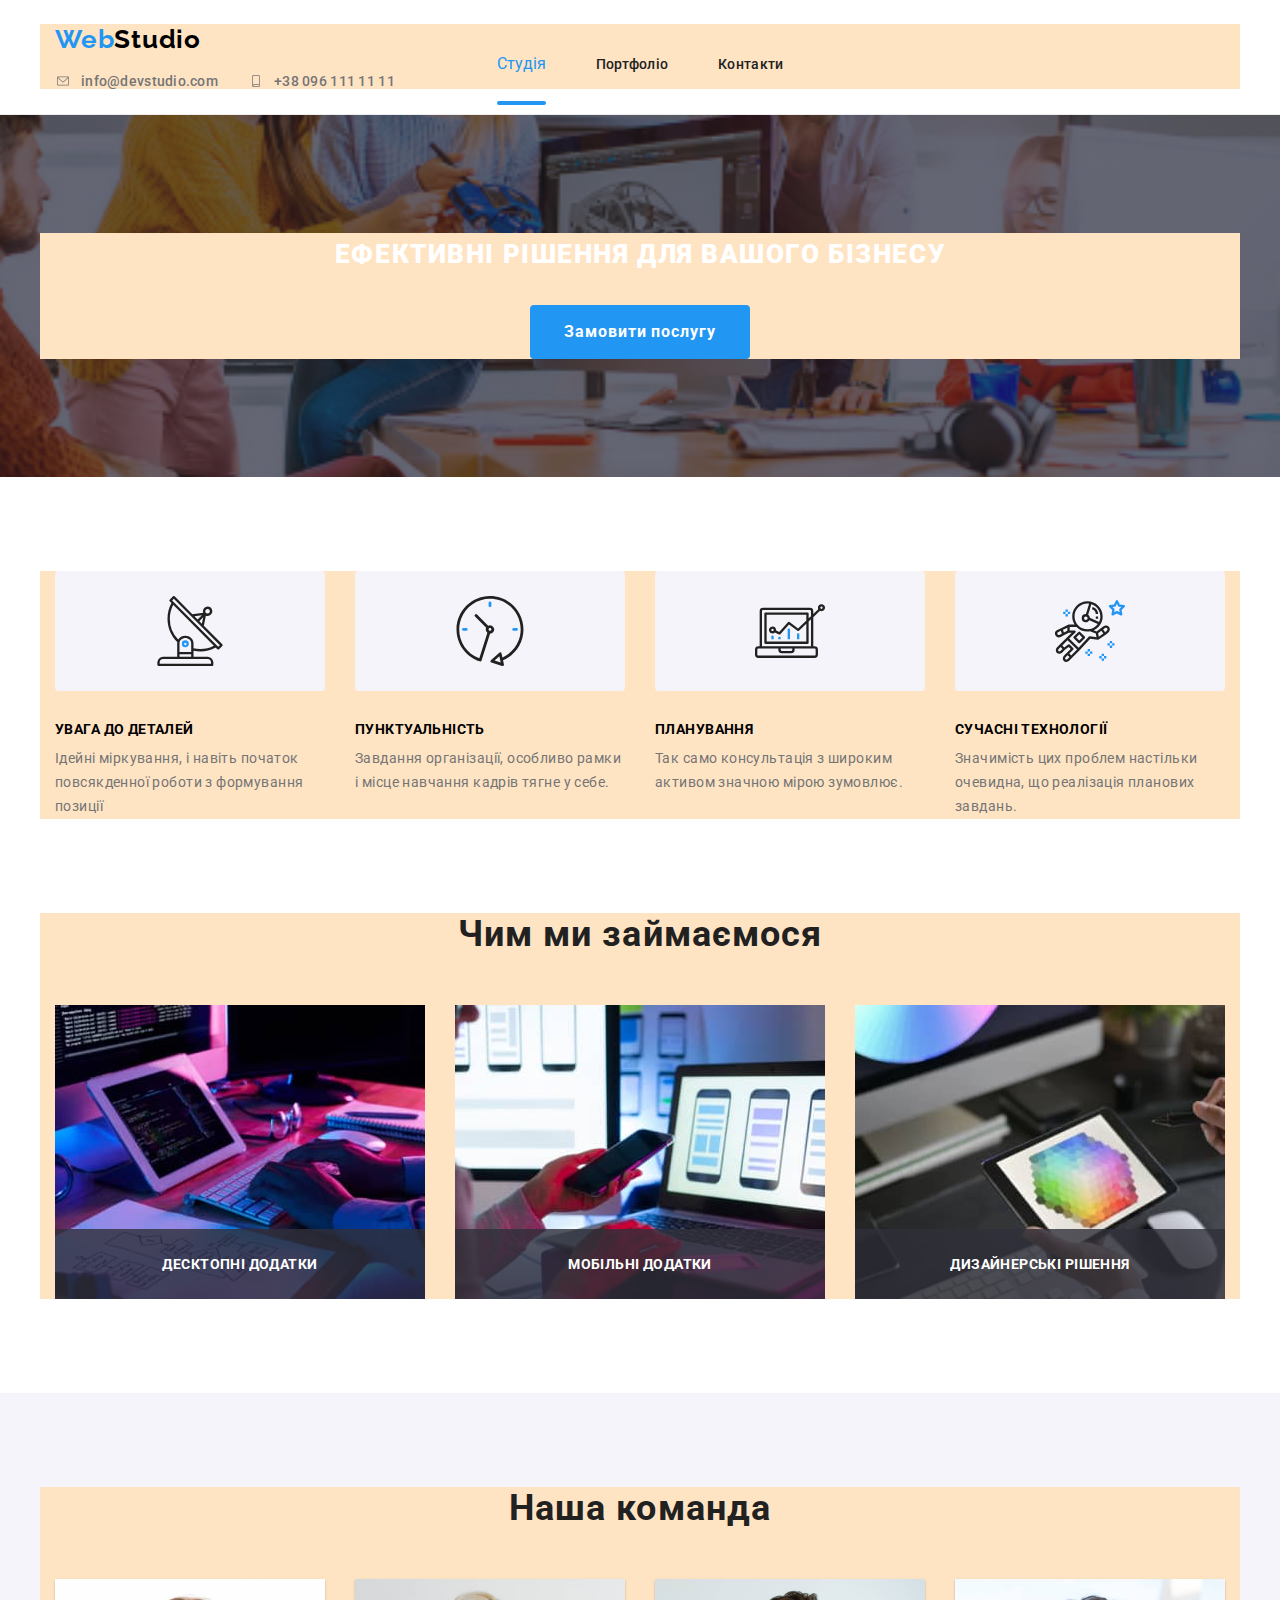
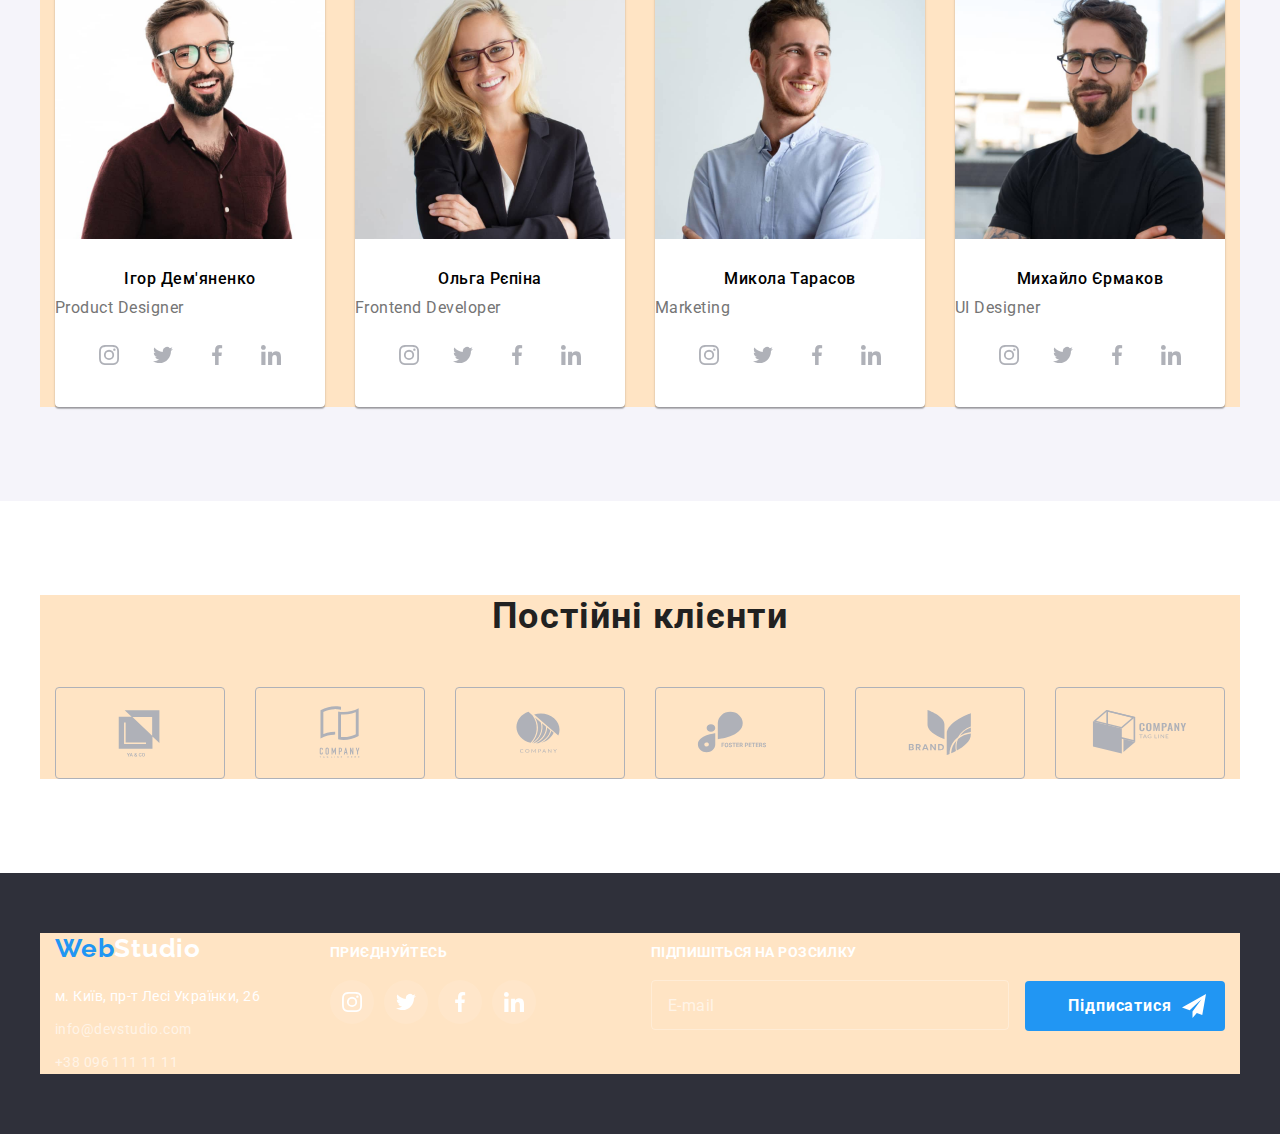
==== index.html @ a2f20bf3 "check-on-iphone" ====
<!DOCTYPE html>
<html lang="uk">

<head>
    <meta charset="UTF-8">
    <meta http-equiv="X-UA-Compatible" content="IE=edge">
    <meta name="viewport" content="width=device-width, initial-scale=1.0">
    <title>Студія</title>
    <link rel="preconnect" href="https://fonts.googleapis.com">
    <link
        href="https://fonts.googleapis.com/css2?family=Raleway:wght@400;700&family=Roboto:wght@400;500;700;900&display=swap"
        rel="stylesheet">
    <link rel="stylesheet" href="https://cdn.jsdelivr.net/npm/modern-normalize@1.1.0/modern-normalize.min.css">
    <link rel="stylesheet" href="./css/main.min.css">
</head>
<body>
    <header class="main-header">
        <div class="container header-nav">
            <a href="./index.html" class="logo navigation__logo"><span style="color:#2196F3">Web</span><span
                    style="color:#000000">Studio</span></a>
            <nav class="navigation">
                <ul class="menu">
                    <li class="menu__item"><a href="./index.html" class="menu__link_current">Студія</a></li>
                    <li class="menu__item"><a href="./portfolio.html" class="menu__link">Портфоліо</a></li>
                    <li class="menu__item"><a href="#" class="menu__link">Контакти</a></li>
                </ul>
            </nav>
            <button type="button" class="mobile-menu-btn js-open-menu">
                <svg width="40" height="40" aria-label="Виклик мобільного меню">
                    <use class="mobile-menu-btn__open" href="./images/icons.svg#icon-menu"></use>
                </svg>
            </button>
            <div class="email-phone-flex">
                <ul class="email-phone">
                    <li class="email-phone__contacts">
                    <a href="mailto:info@devstudio.com" class="email-phone__link"><svg width="16" height="12" class="email-phone__icon">
                        <use href="./images/icons.svg#icon-envelope"></use>
                    </svg>info@devstudio.com</a>
                    </li>
                
                    <li class="email-phone__contacts"><a href="tel:+380961111111" class="email-phone__link">
                    <svg width="16" height="12"
                    class="email-phone__icon">
                    <use href="./images/icons.svg#icon-smartphone"></use></svg>+38 096 111 11 11</a></li>
                </ul>
            </div>
        </div>
        <div class="mobile-menu-window js-menu-container">
            <div class="container mobile-menu-container">
            <ul class="mobile-menu">
                <li class="mobile-menu__labels"><a class="mobile-menu__link" href="./index.html">Студія</a>
                </li>
                <li class="mobile-menu__labels"><a class="mobile-menu__link"href="./portfolio.html">Портфоліо</a>
                </li>
                <li class="mobile-menu__labels"><a class="mobile-menu__link" href="#">Контакти</a></li>
            </ul>
            <button type="button" class="mobile-menu-close js-close-menu">
                <svg width="40" height="40">
                    <use class="mobile-menu-close__icon" href="./images/icons.svg#icon-close-menu"></use>
                </svg>
            </button>
            <ul class="phone-email">
                <li class="phone-email__contacts"><a href="tel:+380961111111" class="phone-email__phone">+38 096 111 11 11</a></li>
                <li class="phone-email__contacts"><a href="mailto:info@devstudio.com" class="phone-email__email">info@devstudio.com</a>
                </li>            
            </ul>
            <ul class="socials-labels">
                <li class="socials-labels__list"><a class="socials-labels__link"href="https://www.instagram.com/">Instagram</a></li>
                <li class="socials-labels__list"><a class="socials-labels__link" href="https://twitter.com/">Twitter</a></li>
                <li class="socials-labels__list"><a class="socials-labels__link" href="https://www.facebook.com/">Facebook</a></li>
                <li class="socials-labels__list"><a class="socials-labels__link" href="https://www.linkedin.com/">LinkedIn</a></li>
            </ul>
            </div>
        </div>
    </header>
    <main>
        <section class="hero hero__overlay">
            <div class="container">
                <h1 class="hero__text">Ефективні рішення для вашого бізнесу</h1>
                <button type="button" class="modal-button" data-modal-open>Замовити послугу</button>
            </div>
        </section>
        <section class="special">
            <div class="container">
                <h2 class="features" hidden>Особливості</h2>
                    <ul class="titles">
                        <li class="titles__list">
                            <div class="titles__icons-bg">
                                <svg width="70" height="70" class="svg">
                                <use href="./images/icons.svg#icon-antenna"></use>
                                </svg>
                            </div>
                            <h3 class="titles__label">увага до деталей</h3>
                            <p class="titles__text">Ідейні міркування, і навіть початок повсякденної роботи з формування позиції</p>
                        </li>
                        <li class="titles__list">
                            <div class="titles__icons-bg">
                                <svg width="70" height="70">
                                <use href="./images/icons.svg#icon-clock"></use>
                                </svg>
                            </div>
                            <h3 class="titles__label">пунктуальність</h3>
                            <p class="titles__text">Завдання організації, особливо рамки і місце навчання кадрів тягне у себе.</p>
                        </li>
                        <li class="titles__list">
                            <div class="titles__icons-bg">
                                <svg width="70" height="70">
                                <use href="./images/icons.svg#icon-diagram"></use>
                                </svg>
                            </div>
                            <h3 class="titles__label">планування</h3>
                            <p class="titles__text">Так само консультація з широким активом значною мірою зумовлює.</p>
                        </li>
                        <li class="titles__list">
                            <div class="titles__icons-bg">
                                <svg width="70" height="70">
                                <use href="./images/icons.svg#icon-astronaut"></use>
                            </svg>
                            </div>
                            <h3 class="titles__label">сучасні технології</h3>
                            <p class="titles__text">Значимість цих проблем настільки очевидна, що реалізація планових завдань.</p>
                        </li>
                    </ul>
                </div>
        </section>
        <section class="section">
            <div class="container">            
                <h2 class="skills">Чим ми займаємося</h2>
                    <ul class="images">
                        <li class="skills-list">
                            <img src="./images/index.photos/1-laptop-with-hands-on-it.jpg" alt="руки на лептопі" width="370">
                            <p class="skills-label" >десктопні додатки</p>                    
                        </li>
                        <li class="skills-list">
                            <img src="./images/index.photos/2-hand-on-laptop-hand-with-mobile.jpg" alt="одна рука на лептопі, в іншій - смартфон" width="370">
                            <p class="skills-label">мобільні додатки</p>
                        </li>
                        <li class="skills-list">
                            <img src="./images/index.photos/3-tablet-in-hands.jpg" alt="в руках планшет" width="370">
                            <p class="skills-label">дизайнерські рішення</p>
                        </li>
                    </ul>
            </div>
        </section>
<!--1. Чому для цієї секції не використовують теги figure і figcaption, якщо візуально - це і є фото з підписами
    і результат у верстці майже однаковий, що через теги h3 і р, що через теги figure і figcaption-->
        <section class="team section">
            <div class="container">
                <h2 class="team-label">Наша команда</h2>
                    <ul class="team-list">
                        <li class="team-card"><img src="./images/index.photos/1-igor-product-designer.jpg" alt="ігор Дем'яненко - продакт дизайнер" width="270" class="image">
                            <h3 class="team-member">Ігор Дем'яненко</h3>
                                <p class="team-profession" lang="en">Product Designer</p>
                                <ul class="social-flex">
                                    <li>
                                        <a class="social-link" href="#"><svg width="20" height="20" class="social-item">
                                        <use href="./images/icons.svg#icon-instagram"></use>
                                        </svg>
                                        </a>
                                    </li>
                                    <li>
                                        <a class="social-link" href="#"><svg width="20" height="20" class="social-item">
                                        <use href="./images/icons.svg#icon-twitter"></use>
                                        </svg>
                                        </a>
                                    </li>
                                    <li>
                                        <a class="social-link" href="#"><svg width="20" height="20" class="social-item">
                                        <use href="./images/icons.svg#icon-facebook"></use>
                                        </svg>
                                        </a>
                                    </li>
                                    <li>
                                        <a class="social-link" href="#"><svg width="20" height="20" class="social-item">
                                        <use href="./images/icons.svg#icon-linkedin"></use>
                                        </svg>
                                        </a>
                                    </li>
                                </ul>
                        </li>
                        <li class="team-card">            
                            <img src="./images/index.photos/2-olha-frontend-developer.jpg" alt="ольга рєпіна - фронтенд девелопер" width="270" class="image">
                                <h3 class="team-member">Ольга Рєпіна</h3>
                                    <p class="team-profession" lang="en">Frontend Developer</p>
                                <ul class="social-flex">
                                    <li>
                                        <a class="social-link" href="#"><svg width="20" height="20" class="social-item">
                                                <use href="./images/icons.svg#icon-instagram"></use>
                                            </svg>
                                        </a>
                                    </li>
                                    <li>
                                        <a class="social-link" href="#"><svg width="20" height="20" class="social-item">
                                                <use href="./images/icons.svg#icon-twitter"></use>
                                            </svg>
                                        </a>
                                    </li>
                                    <li>
                                        <a class="social-link" href="#"><svg width="20" height="20" class="social-item">
                                                <use href="./images/icons.svg#icon-facebook"></use>
                                            </svg>
                                        </a>
                                    </li>
                                    <li>
                                        <a class="social-link" href="#"><svg width="20" height="20" class="social-item">
                                                <use href="./images/icons.svg#icon-linkedin"></use>
                                            </svg>
                                        </a>
                                    </li>
                                </ul>
                        </li>
                        <li class="team-card">
                            <img src="./images/index.photos/3-mykola-marketing.jpg" alt="микола тарасов - маркетинг" width="270" class="image">
                                <h3 class="team-member">Микола Тарасов</h3>
                                    <p class="team-profession" lang="en">Marketing</p>
                                <ul class="social-flex">
                                    <li>
                                        <a class="social-link" href="#"><svg width="20" height="20" class="social-item">
                                                <use href="./images/icons.svg#icon-instagram"></use>
                                            </svg>
                                        </a>
                                    </li>
                                    <li>
                                        <a class="social-link" href="#"><svg width="20" height="20" class="social-item">
                                                <use href="./images/icons.svg#icon-twitter"></use>
                                            </svg>
                                        </a>
                                    </li>
                                    <li>
                                        <a class="social-link" href="#"><svg width="20" height="20" class="social-item">
                                                <use href="./images/icons.svg#icon-facebook"></use>
                                            </svg>
                                        </a>
                                    </li>
                                    <li>
                                        <a class="social-link" href="#"><svg width="20" height="20" class="social-item">
                                                <use href="./images/icons.svg#icon-linkedin"></use>
                                            </svg>
                                        </a>
                                    </li>
                                </ul>
                        </li>
                        <li class="team-card">
                            <img src="./images/index.photos/4-mykhailo-ui-designer.jpg" alt="михайло єрмаков - юай дизайнер" width="270" class="image">
                                <h3 class="team-member">Михайло Єрмаков</h3>
                                    <p class="team-profession" lang="en">UI Designer</p>
                                <ul class="social-flex">
                                    <li>
                                        <a class="social-link" href="#"><svg width="20" height="20" class="social-item">
                                                <use href="./images/icons.svg#icon-instagram"></use>
                                            </svg>
                                        </a>
                                    </li>
                                    <li>
                                        <a class="social-link" href="#"><svg width="20" height="20" class="social-item">
                                                <use href="./images/icons.svg#icon-twitter"></use>
                                            </svg>
                                        </a>
                                    </li>
                                    <li>
                                        <a class="social-link" href="#"><svg width="20" height="20" class="social-item">
                                                <use href="./images/icons.svg#icon-facebook"></use>
                                            </svg>
                                        </a>
                                    </li>
                                    <li>
                                        <a class="social-link" href="#"><svg width="20" height="20" class="social-item">
                                                <use href="./images/icons.svg#icon-linkedin"></use>
                                            </svg>
                                        </a>
                                    </li>
                                </ul>
                        </li>
                    </ul>
            </div>
        </section>
        <section class="clients section">
            <div class="container">
                <h2 class="clients-label">Постійні клієнти</h2>
                <ul class="clients-logos">
                    <li>
                        <a class="logos-bg" href="#">
                        <svg width="106" height="60" class="logo-item">
                        <use href="./images/icons.svg#icon-ya-and-go"></use>
                        </svg>
                        </a>
                    </li>
               
                    <li>
                        <a class="logos-bg" href="#"><svg width="106" height="60" class="logo-item">
                        <use href="./images/icons.svg#icon-tagline-here"></use>
                        </svg>
                        </a>
                    </li>
                    <li>
                        <a class="logos-bg" href="#">
                            <svg width="106" height="60" class="logo-item">
                                <use href="./images/icons.svg#icon-company"></use>
                            </svg>
                        </a>
                    </li>
                    
                    <li>
                        <a class="logos-bg" href="#"><svg width="106" height="60" class="logo-item">
                                <use href="./images/icons.svg#icon-foster-peters"></use>
                            </svg>
                        </a>
                    </li>
                    <li>
                        <a class="logos-bg" href="#">
                            <svg width="106" height="60" class="logo-item">
                                <use href="./images/icons.svg#icon-brand"></use>
                            </svg>
                        </a>
                    </li>
                    
                    <li>
                        <a class="logos-bg" href="#"><svg width="106" height="60" class="logo-item">
                                <use href="./images/icons.svg#icon-tag-line"></use>
                            </svg>
                        </a>
                    </li>
                </ul>
            </div>

        </section>
    </main>
    
    <footer>
        <div class="container footer-split">
            <div class="footer-left">
            <a class="logo" href="./index.html"><span style="color:#2196F3">Web</span><span
                    style="color:#fff">Studio</span></a>
            <address>
                <ul class="adresses">
                    <li class="contacts-list"><a class="post-address" href="https://goo.gl/maps/WdfcjGJZY2KQYh5QA" target="_blank">м. Київ, пр-т
                            Лесі Українки, 26</a></li>
    
                    <li class="contacts-list"><a class="contacts-footer" href="mailto:info@devstudio.com">info@devstudio.com</a></li>
    
                    <li class="contacts-list"><a class="contacts-footer" href="tel:+380961111111">+38 096 111 11 11</a></li>
                </ul>
            </address>
            </div>
            <div class="footer-middle">
                <p class="footer-social-cta">приєднуйтесь</p>
                <ul class="footer-socials">
                  
                    <li><a class="footer-social-link" href="#"><svg class="footer-social-item" width="20" height="20">
                        <use href="./images/icons.svg#icon-instagram"></use>
                    </svg>
                    </a>
                    </li>
                    
                    <li><a class="footer-social-link" href="#"><svg class="footer-social-item" width="20" height="20">
                                <use href="./images/icons.svg#icon-twitter"></use>
                            </svg>
                        </a>
                    </li>
                    
                    <li><a class="footer-social-link" href="#"><svg class="footer-social-item" width="20" height="20">
                                <use href="./images/icons.svg#icon-facebook"></use>
                            </svg>
                        </a>
                    </li>
            
                    <li><a class="footer-social-link" href="#"><svg class="footer-social-item" width="20" height="20">
                                <use href="./images/icons.svg#icon-linkedin"></use>
                            </svg>
                        </a>
                    </li>
                </ul>
            </div>
            <div class="footer-right">
                <p class="footer-right-label">Підпишіться на розсилку</p>
                <form name="sendout-subscription" autocomplete="on" novalidate>
                    <label class="subscription-label">
                        <input class=email-input type="email" name="email" placeholder="E-mail" pattern="[@]+" title="@">
                    </label>

                    <button class="subscription-button" type="submit">
                        <span class="subscription-text">Підписатися</span>
                        <svg class="subscription-button-icon">
                        <use href="./images/icons.svg#icon-send"></use>
                        </svg>
                    
                    </button>
                </form>
            </div>
        </div>
    </footer>
<div class="backdrop is-hidden" data-modal> 
       <div class="modal">
        <form class="modal-form">
            <p class="modal-form-name">Залиште свої дані, ми вам передзвонимо</p>
            <label class="modal-form-field">
                <span class="modal-field-name">Ім'я</span>
                <span class="modal-input-positionning">
                    <input class="modal-form-input" type="text" name="name-input" pattern="[а-яА-ЯіїІЇ']+">
                    <svg class="modal-field-icon" width="18" height="18">
                    <use href="./images/icons.svg#icon-person-black"></use>
                    </svg>
                </span>
            </label>
            <label class="modal-form-field"><span class="modal-field-name">Телефон</span>
                <span class="modal-input-positionning"><input class="modal-form-input" type="tel" name="phone-input" pattern="[0-9{3}0-9{3}0-9{2}0-9{2}]">
                <svg class="modal-field-icon" width="18" height="18">
                <use href="./images/icons.svg#icon-phone-black"></use>
                </svg>
                </span>
            </label>
            <label class="modal-form-field"><span class="modal-field-name">Пошта</span>
                <span class="modal-input-positionning">
                <input class="modal-form-input" type="email" name="email-input">
                <svg class="modal-field-icon" width="18" height="18">
                <use href="./images/icons.svg#icon-email-black"></use>
                </svg>
                </span>
            </label>
            <label class="modal-field-comment"><span class="modal-field-name">Коментар</span>
            <textarea class="modal-form-comment"
            name="comment-input" placeholder="Введіть текст"            
            ></textarea>
            </label>
            <label class="modal-form-checkbox">
                <input class="modal-checkbox" type="checkbox" name="policy" required>
                <svg class="icon-checkbox">
                <use class="icon-checkbox-visibility" href="./images/icons.svg#icon-checkbox"></use>
                </svg>
                <span class="modal-policy-text">Погоджуюся з розсилкою та приймаю <a class="policy-link-color" href="#">Умови договору</a></span>                
            </label>
            <button class="modal-send-button" type="submit">Відправити</button>
        </form>
        <button type="button" class="close-button" data-modal-close>
            <svg width="18" height="18">
                <use href="./images/icons.svg#icon-close-button"></use>
            </svg>
        </button>
    </div>
</div>
<script src="./js/mobile-menu.js"></script>
<script src="./js/modal.js"></script>
</body>
</html>
---- css/main.min.css ----
:root{--main-text-color: #757575;--title-text-color: #212121;--second-text-color: #ffffff;--accent-color: #2196F3;--bcg-color: #FFFFFF;--bcgsecond-color: #F5F4FA;--bcgthird: #2F303A;--icon-color: #AFB1B8;--btn-bg-coor: #188CE8}.works-details,.logos-bg,.skills-label,.titles__icons-bg,.sendout-subscription,.footer-social-link,.social-link,.social-flex,.modal-form-checkbox,.close-button{display:flex;justify-content:center;align-items:center}a{text-decoration:none}img{display:block;max-width:100%;height:auto}h1,h2,h3,p{margin-top:0;margin-bottom:0}ul{list-style:none;padding-left:0;margin-top:0;margin-bottom:0}body{font-family:"Roboto",sans-serif;text-decoration:none}.container{padding-left:15px;padding-right:15px;margin-left:auto;margin-right:auto}@media screen and (min-width: 320px)and (max-width: 479px),screen and (min-width: 480px)and (max-width: 767px){.container{width:480px;background-color:#deb887}}@media(min-width: 768px){.container{width:768px;background-color:#adff2f}}@media(min-width: 1200px){.container{width:1200px;background-color:bisque}}@media screen and (min-width: 480px){.logo{font-family:"Raleway";font-weight:700;font-size:24px;line-height:1.1666666667;letter-spacing:.03em;text-decoration:none;transition:color 250ms cubic-bezier(0.4, 0, 0.2, 1)}.logo:hover,.logo:focus{color:var(--accent-color)}}@media screen and (min-width: 768px){.logo{font-weight:700;font-size:26px;line-height:1.1923076923;letter-spacing:.03em}}@media screen and (min-width: 320px)and (max-width: 479px),screen and (min-width: 480px)and (max-width: 767px){.menu{display:none}.email-phone{display:none}.mobile-menu-btn{display:inline-block;padding:0;margin:0;border:none;background-color:rgba(0,0,0,0);line-height:0}.mobile-menu-btn .mobile-menu-btn__open{display:block}.main-header{padding-top:16px;padding-bottom:16px;margin-left:auto;margin-right:auto}.header-nav{display:flex;justify-content:space-between;align-items:center}}@media screen and (min-width: 768px){.mobile-menu-btn{display:none}.email-phone{display:block}.main-header{padding-top:26px;padding-bottom:26px}.navigation__logo{margin-right:87px}.menu{display:flex;justify-content:center;column-gap:50px}.menu__item{position:relative}.menu__link{font-weight:500;font-size:14px;line-height:1.1428571429;letter-spacing:.02em;color:var(--title-text-color);transition:color 250ms cubic-bezier(0.4, 0, 0.2, 1)}.menu__link:hover,.menu__link:focus{color:var(--accent-color)}.menu .menu__link_current{color:var(--accent-color)}.menu .menu__link_current::after{content:"";position:absolute;display:block;margin-left:auto;margin-right:auto;margin-top:28px;width:100%;height:4px;border-radius:2px;background-color:var(--accent-color)}}@media screen and (min-width: 1200px){.main-header{padding-top:24px;padding-bottom:25px;border-bottom:1px solid #ececec}.navigation__logo{margin-right:92px}}@media screen and (min-width: 768px){.email-phone{display:block;margin-left:auto;padding-left:auto}.email-phone .email-phone__link{color:var(--main-text-color);font-weight:500;font-size:12px;line-height:1.1666666667;letter-spacing:.02em;transition:color 250ms cubic-bezier(0.4, 0, 0.2, 1)}.email-phone__icon{fill:var(--main-text-color);transition:fill 250ms cubic-bezier(0.4, 0, 0.2, 1)}.email-phone__link{display:flex;justify-content:center;align-items:center;gap:10px}.email-phone .email-phone__link:hover,.email-phone .email-phone__link:focus{color:var(--accent-color)}.email-phone__link:hover .email-phone__icon,.email-phone__link:focus .email-phone__icon{fill:var(--accent-color)}}@media screen and (min-width: 1200px){.email-phone .email-phone__link{font-weight:500;font-size:14px;line-height:1.1428571429;letter-spacing:.02em}.email-phone{display:flex;gap:30px;margin-left:auto;padding-left:auto}}@media screen and (min-width: 320px)and (max-width: 479px),screen and (min-width: 480px)and (max-width: 767px){.mobile-menu-window{position:fixed;top:0;left:0;z-index:100;width:100%;height:100%;background-color:teal;opacity:0;visibility:hidden;pointer-events:none}.mobile-menu-window .is-open{opacity:1;visibility:visible;pointer-events:auto}.mobile-menu-container{position:relative;padding-top:48px;padding-bottom:48px;padding-left:40px;height:100vh;display:flex;flex-direction:column}.mobile-menu__labels:not(:last-child){margin-bottom:32px}.mobile-menu__link{font-weight:500;font-size:40px;line-height:1.175;letter-spacing:.02em;color:var(--title-text-color);transition:color 250ms cubic-bezier(0.4, 0, 0.2, 1)}.mobile-menu__link:hover,.mobile-menu__link:focus{color:var(--accent-color)}.mobile-menu-close{position:absolute;top:0;right:0;display:inline-block;padding-top:10px;margin:0;border:none;background-color:rgba(0,0,0,0);line-height:0;transition:cursor 250ms cubic-bezier(0.4, 0, 0.2, 1),fill 250ms cubic-bezier(0.4, 0, 0.2, 1)}.mobile-menu-close:hover,.mobile-menu-close:focus{cursor:pointer;fill:var(--accent-color)}.phone-email{margin-top:auto}.phone-email__contacts:not(:last-child){margin-bottom:32px}.phone-email__phone{font-weight:500;font-size:34px;line-height:1.1764705882;letter-spacing:.02em;color:var(--accent-color)}.phone-email__email{font-weight:500;font-size:24px;line-height:1.1666666667;letter-spacing:.02em;color:var(--main-text-color)}.socials-labels{display:flex;justify-content:space-between;align-items:center;gap:20px;margin-top:auto}.socials-labels__link{font-weight:500;font-size:18px;line-height:1.2222222222;letter-spacing:.02em;color:var(--accent-color)}.socials-labels__link::after{content:"";border:1px solid rgba(33,33,33,.2);transform:rotate(90deg);margin-left:10px}}@media screen and (min-width: 768px){.mobile-menu-window{display:none}}.modal-button{display:block;padding:10px 32px;border-radius:4px;margin-left:auto;margin-right:auto;min-width:216px;font-weight:700;font-size:16px;line-height:1.875;letter-spacing:.06em;color:#fff;border-color:rgba(0,0,0,0);background-color:var(--accent-color);cursor:pointer;transition:background-color 250ms cubic-bezier(0.4, 0, 0.2, 1),color 250ms cubic-bezier(0.4, 0, 0.2, 1)}.modal-button:hover{background-color:var(--btn-bg-coor);color:var(--second-text-color)}.backdrop{position:fixed;top:0;left:0;width:100%;height:100%;background-color:rgba(0,0,0,.2);transition:opacity 250ms cubic-bezier(0.4, 0, 0.2, 1),visibility 250ms cubic-bezier(0.4, 0, 0.2, 1)}.backdrop.is-hidden{visibility:hidden;opacity:0;pointer-events:none}.modal.is-hidden{transform:translate(-50%, -50%)}.modal{padding:40px;position:absolute;top:50%;left:50%;width:528px;height:581px;transform:translate(-50%, -50%);background-color:var(--bcg-color)}.close-button{position:absolute;top:8px;right:8px;width:30px;height:30px;padding:0;border:1px solid rgba(0,0,0,.1);border-radius:50%;background-color:rgba(0,0,0,0);transition:cursor 250ms cubic-bezier(0.4, 0, 0.2, 1)}.close-button:hover,.close-button:focus{cursor:pointer}.modal-form{display:flex;flex-direction:column}.modal-form-name{margin-bottom:12px;font-weight:700;font-size:20px;line-height:1.15;letter-spacing:.03em;text-align:center}.modal-field-name{display:block;margin-bottom:4px;font-weight:400;font-size:12px;line-height:1.1716666667;letter-spacing:.01em;color:var(--main-text-color)}.modal-form-field{margin-bottom:10px}.modal-input-positionning{position:relative;display:block}.modal-form-input{width:100%;height:40px;padding-left:42px;border:1px solid rgba(33,33,33,.2);border-radius:4px;outline:none;cursor:pointer;transition:border 250ms cubic-bezier(0.4, 0, 0.2, 1)}.modal-form-input:focus{border-color:var(--accent-color)}.modal-field-icon{position:absolute;top:50%;left:12px;transform:translateY(-50%);fill:var(--title-text-color);transition:fill 250ms cubic-bezier(0.4, 0, 0.2, 1)}.modal-form-input:focus+.modal-field-icon{fill:var(--accent-color)}.modal-field-comment{margin-bottom:20px}.modal-form-comment{display:block;width:100%;height:120px;resize:none;border:1px solid rgba(33,33,33,.2);border-radius:4px;outline:none;cursor:pointer;padding:12px 16px;transition:border 250ms cubic-bezier(0.4, 0, 0.2, 1)}.modal-form-comment:focus{border-color:var(--accent-color)}.modal-form-comment::placeholder{font-weight:400;font-size:12px;line-height:1.1666666667;letter-spacing:.01em;color:rgba(117,117,117,.5)}.icon-checkbox{width:16px;height:15px;border:1px solid;margin-right:7px;border-color:var(--title-text-color);border-radius:2px;cursor:pointer;transition:background-color 250ms cubic-bezier(0.4, 0, 0.2, 1),border-color 250ms cubic-bezier(0.4, 0, 0.2, 1)}.icon-checkbox-visibility{display:none;fill:var(--bcg-color)}.modal-checkbox:checked+.icon-checkbox .icon-checkbox-visibility{display:block}.modal-checkbox{position:absolute;appearance:none}.modal-checkbox:checked+.icon-checkbox{background-color:var(--accent-color);border-color:rgba(0,0,0,0)}.modal-form-checkbox{margin-bottom:30px}.modal-policy-text{font-weight:400;font-size:14px;line-height:1.7142857143;letter-spacing:.03em;color:var(--main-text-color)}.policy-link-color{color:var(--accent-color);text-decoration-line:underline}.modal-send-button{min-width:200px;min-height:50px;margin-left:auto;margin-right:auto;padding:10px 52px;border:1px solid rgba(0,0,0,0);border-radius:4px;background-color:var(--btn-bg-coor);color:var(--second-text-color);cursor:pointer;font-weight:700;font-size:16px;line-height:1.875;letter-spacing:.06em;text-align:center;transition:box-shadow 250ms cubic-bezier(0.4, 0, 0.2, 1)}.modal-send-button:focus,.modal-send-button:hover{box-shadow:0px 4px 4px rgba(0,0,0,.15);outline:none}.social-flex{gap:10px;padding-bottom:30px}.social-item{fill:var(--icon-color);transition:fill 250ms cubic-bezier(0.4, 0, 0.2, 1)}.social-link:hover .social-item,.social-link:focus .social-item{fill:var(--bcg-color)}.social-link{width:44px;height:44px;border-radius:50%;background-color:var(--bcg-color);transition:background-color 250ms cubic-bezier(0.4, 0, 0.2, 1)}.social-link:hover,.social-link:focus{background-color:var(--accent-color)}footer{background-color:var(--bcgthird);padding-top:60px;padding-bottom:60px;margin-right:auto}footer .logo{display:block;margin-bottom:20px;margin-right:0;font-family:"Raleway";font-weight:700;font-size:26px;line-height:1.1738461538;letter-spacing:.03em}.footer-split{display:flex;justify-content:space-between;align-items:baseline}.adresses{font-weight:400;font-size:14px;line-height:1.7142857143;letter-spacing:.03em;font-style:normal}.contacts-list:not(:last-child){margin-bottom:9px}.post-address{color:var(--second-text-color);transition:color 250ms cubic-bezier(0.4, 0, 0.2, 1)}.post-address:hover,.post-address:focus{color:#2196f3}.contacts-footer{color:rgba(255,255,255,.6);transition:color 250ms cubic-bezier(0.4, 0, 0.2, 1)}.contacts-footer:hover,.contacts-footer:focus{color:var(--accent-color)}.footer-social-cta{margin-bottom:20px;font-weight:700;font-size:14px;line-height:1.1428571429;letter-spacing:.03em;text-transform:uppercase;color:var(--second-text-color)}.footer-middle{margin-left:70px;margin-right:auto}.footer-socials{display:flex;justify-content:space-between;align-items:center;gap:10px}.footer-social-link{width:44px;height:44px;border-radius:50%;background-color:rgba(255,255,255,.1);transition:background-color 250ms cubic-bezier(0.4, 0, 0.2, 1)}.footer-social-link:hover,.footer-social-link:focus{background-color:var(--accent-color)}.footer-social-item{fill:var(--second-text-color);transition:fill 250ms cubic-bezier(0.4, 0, 0.2, 1)}.footer-social-link .footer-social-item:hover,.footer-social-link .footer-social-item:focus{fill:var(--bcg-color)}.footer-right{margin-right:0;margin-left:93px}.footer-right-label{margin-bottom:20px;font-weight:700;font-size:14px;line-height:1.1428571429;letter-spacing:.03em;text-transform:uppercase;color:var(--second-text-color)}.sendout-subscription{min-width:570px;min-height:86px}.subscription-label{margin-right:12px}.email-input{width:358px;height:50px;padding-left:16px;border:1px solid rgba(255,255,255,.3);border-radius:4px;background-color:rgba(0,0,0,0);color:var(--second-text-color)}.email-input::placeholder{font-weight:400;font-size:16px;line-height:1.25;letter-spacing:.03em;color:rgba(255,255,255,.6)}.subscription-button{position:relative;min-width:200px;min-height:50px;margin-left:auto;margin-right:auto;border-radius:4px;font-weight:700;font-size:16px;line-height:1.875;letter-spacing:.06em;text-align:center;color:#fff;background-color:var(--accent-color);cursor:pointer;border-color:rgba(0,0,0,0);transition:cursor 250ms cubic-bezier(0.4, 0, 0.2, 1),background-color 250ms cubic-bezier(0.4, 0, 0.2, 1)}.subscription-button:hover,.subscription-button:focus{background-color:var(--btn-bg-coor)}.subscription-text{margin-right:10px}.subscription-button-icon{position:absolute;top:50%;left:auto;width:24px;height:24px;transform:translateY(-50%);padding:0}.hero{padding-top:118px;padding-bottom:118px}.hero__overlay{margin-left:auto;margin-right:auto;background-color:#c4c4c4;background-image:linear-gradient(rgba(47, 48, 58, 0.4), rgba(47, 48, 58, 0.4)),url(../images/index.photos/hero-bcg-mobile.jpg);background-position:center;background-repeat:no-repeat;background-size:cover}.hero__text{width:80%;margin:0 auto 30px;font-weight:900;font-size:26px;line-height:1.6153846154;letter-spacing:.06em;text-transform:uppercase;text-align:center;color:var(--second-text-color)}@media screen and (min-device-pixel-ratio: 2)and (max-width: 767px),screen and (min-resolution: 192dpi)and (max-width: 767px),screen and (min-resolution: 2dppx)and (max-width: 767px){.hero__overlay{background-image:linear-gradient(rgba(47, 48, 58, 0.4), rgba(47, 48, 58, 0.4)),url(../images/index.photos/hero-bcg-mobile@2x.jpg)}}.section{padding-top:94px;padding-bottom:94px}.special{padding-top:94px}.titles{display:flex;justify-content:space-between}.titles__label{margin-bottom:10px;font-weight:700;font-size:14px;line-height:1.1428571429;letter-spacing:.03em;text-transform:uppercase;color:var(--headlines-title)}.titles__list:not(:last-child){margin-right:30px}.titles__text{color:var(--main-text-color);font-size:14px;line-height:1.71;letter-spacing:.03em}.titles__icons-bg{min-width:270px;height:120px;margin-bottom:30px;background-color:var(--bcgsecond-color);border-radius:4px}.skills{margin-bottom:50px;font-weight:700;font-size:36px;line-height:1.17;text-align:center;letter-spacing:.03em;color:var(--title-text-color)}.images{display:flex;justify-content:space-between;column-gap:30px}.skills-list{position:relative}.skills-label{position:absolute;width:100%;height:70px;bottom:0;font-weight:700;font-size:14px;line-height:1.1428571429;letter-spacing:.03em;text-align:center;text-transform:uppercase;color:var(--second-text-color);background-color:rgba(47,48,58,.8)}.team{background-color:var(--bcgsecond-color)}.team-list{display:flex;justify-content:space-between;column-gap:30px}.team-label{margin-bottom:50px;font-weight:700;font-size:36px;line-height:1.1666666667;letter-spacing:.03em;text-align:center;color:var(--title-text-color)}.team-card{width:100%;border:1px;border-radius:0 0 4px 4px;background-color:var(--bcg-color);box-shadow:0px 1px 3px rgba(0,0,0,.12),0px 1px 1px rgba(0,0,0,.14),0px 2px 1px rgba(0,0,0,.2)}.team-member{padding-top:30px;margin-bottom:10px;font-weight:500;font-size:16px;line-height:1.1875;letter-spacing:.03em;text-align:center;color:var(--headlines-title)}.team-profession{margin-bottom:16px;font-weight:400;font-size:16px;line-height:1.1875;letter-spacing:.03em;color:var(--main-text-color)}.clients-label{margin-bottom:50px;font-weight:700;font-size:36px;line-height:1.1666666667;letter-spacing:.03em;text-align:center;letter-spacing:.03em;color:var(--title-text-color)}.clients-logos{display:flex;justify-content:space-between;margin-right:auto;margin-left:auto;column-gap:30px}.logos-bg{width:170px;height:92px;border:1px solid var(--icon-color);border-radius:4px;transition:border-color 250ms cubic-bezier(0.4, 0, 0.2, 1)}.logos-bg:hover,.logos-bg:focus{border-color:var(--accent-color)}.logo-item{fill:var(--icon-color);transition:fill 250ms cubic-bezier(0.4, 0, 0.2, 1)}.logos-bg:hover .logo-item,.logos-bg:focus .logo-item{fill:var(--accent-color)}.portfolio-page .filters{background-color:var(--bcgsecond-color)}.filters-item{display:flex;justify-content:center;margin-bottom:50px;column-gap:8px}.filter-button{padding:6px 22px;border-radius:4px;min-width:73px;border-color:rgba(0,0,0,0);font-family:inherit;font-weight:500;font-size:16px;line-height:1.625;letter-spacing:.03em;text-align:center;color:var(--title-text-color);cursor:pointer;transition:color 250ms cubic-bezier(0.4, 0, 0.2, 1),background-color 250ms cubic-bezier(0.4, 0, 0.2, 1),box-shadow 250ms cubic-bezier(0.4, 0, 0.2, 1)}.filter-button:hover,.filter-button:focus{color:var(--second-text-color);background-color:var(--accent-color);box-shadow:0px 3px 1px rgba(0,0,0,.1),0px 1px 2px rgba(0,0,0,.08),0px 2px 2px rgba(0,0,0,.12)}.filters-item .current{color:var(--second-text-color);background-color:var(--accent-color)}.works-list{display:flex;flex-basis:33.3333333333%;gap:30px;flex-wrap:wrap}.img-subscription{padding:20px 24px;border-right:1px solid #eee;border-bottom:1px solid #eee;border-left:1px solid #eee}.work-description{font-weight:500;font-size:16px;line-height:1.875;letter-spacing:.03em;color:var(--main-text-color)}.work-title{margin-bottom:4px;font-weight:700;font-size:18px;line-height:2;letter-spacing:.06em;color:var(--title-text-color)}.works-link{display:block;transition:box-shadow 250ms cubic-bezier(0.4, 0, 0.2, 1)}.works-link:hover,.works-link:focus{box-shadow:0px 1px 1px rgba(0,0,0,.12),0px 4px 4px rgba(0,0,0,.06),1px 4px 6px rgba(0,0,0,.16)}.works-details{position:relative;overflow:hidden}.works-overlay{position:absolute;top:0;left:0;display:block;width:100%;height:100%;padding:63px 24px;font-weight:400;font-size:18px;line-height:1.5555555556;letter-spacing:.03em;color:var(--second-text-color);background-color:rgba(33,150,243,.9);transform:translateY(101%);overflow:auto;transition:transform 250ms cubic-bezier(0.4, 0, 0.2, 1)}.works-link:hover .works-overlay,.works-link:focus .works-overlay{transform:translateY(0)}/*# sourceMappingURL=main.min.css.map */
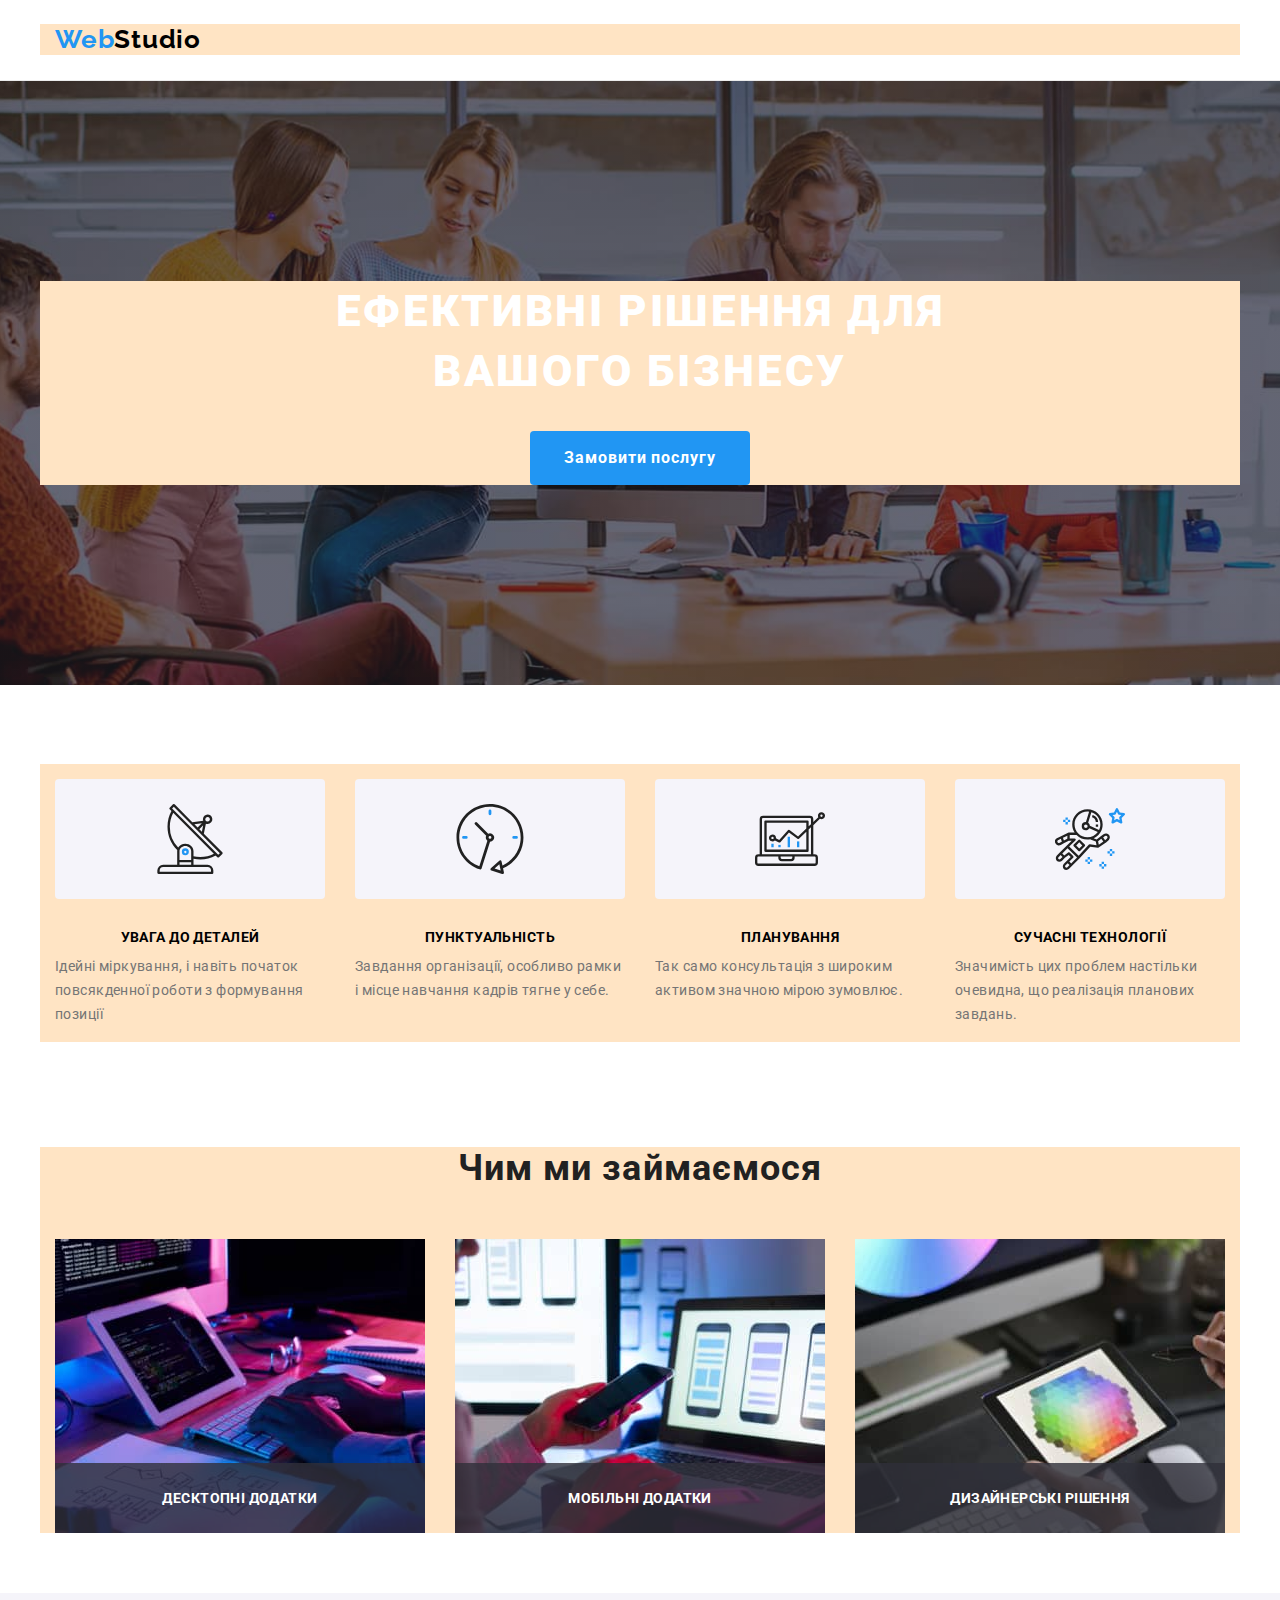
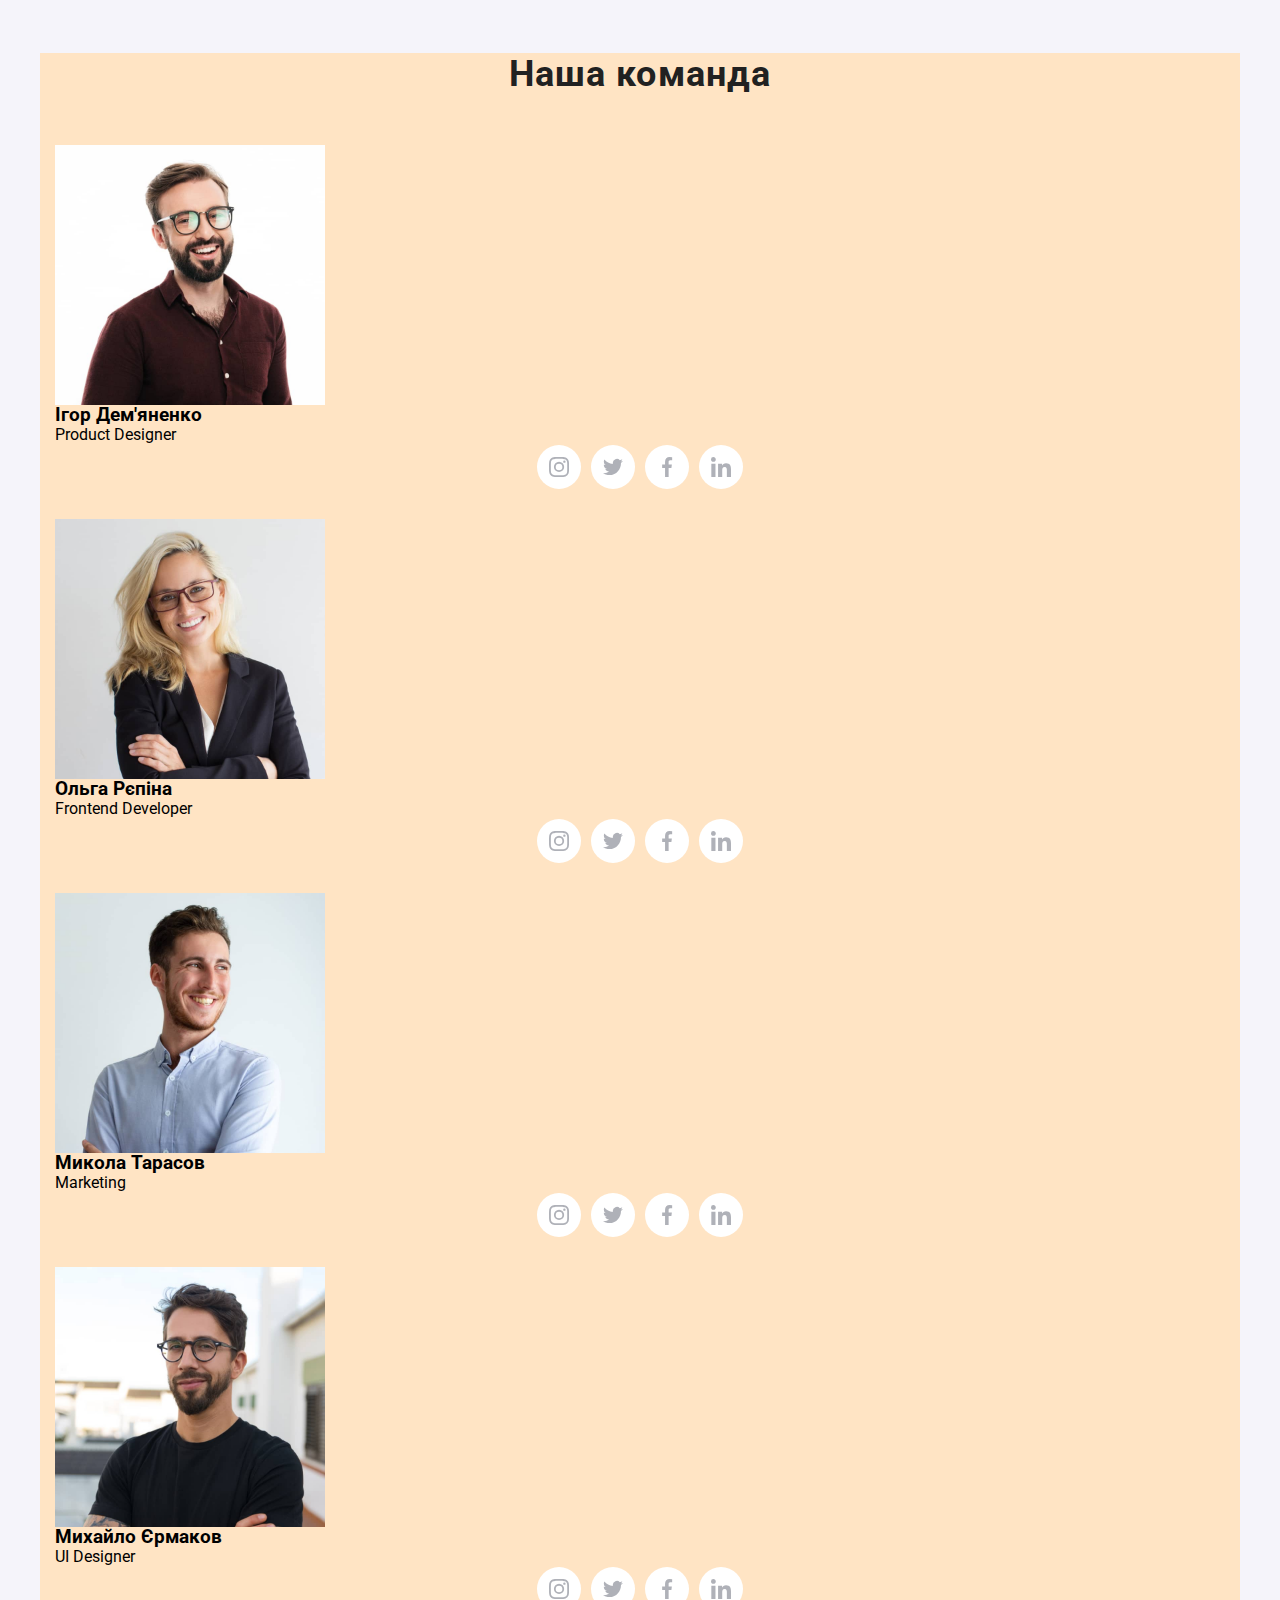
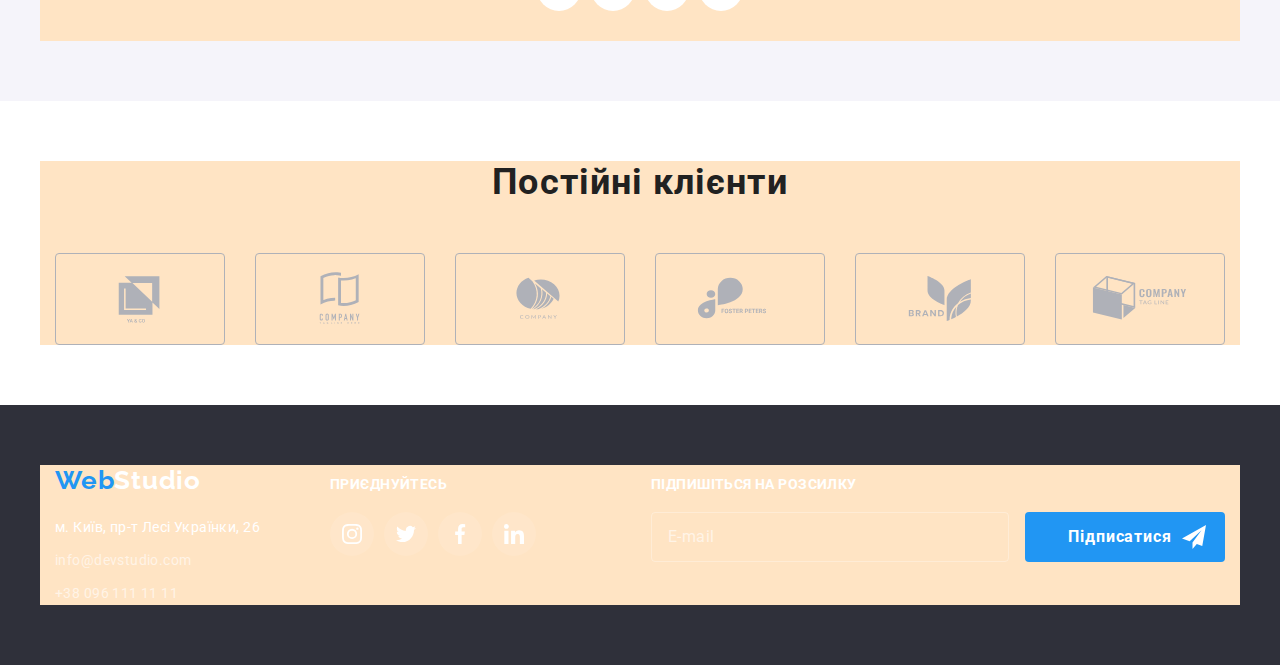
==== commit 8ea1afa9: "mobile menu buttons Repeta" ====
--- a/index.html
+++ b/index.html
@@ -18,58 +18,62 @@
         <div class="container header-nav">
             <a href="./index.html" class="logo navigation__logo"><span style="color:#2196F3">Web</span><span
                     style="color:#000000">Studio</span></a>
+            <button type="button" class="mobile-menu-btn js-open-menu js-close-menu"" aria-expanded="false" aria-controls="close-btn-id">
+                <svg width="40" height="40" aria-label="Виклик мобільного меню">
+                    <use class="mobile-menu-btn__open" href="./images/icons.svg#icon-menu"></use>
+                    <use class="mobile-menu-btn__close" href="./images/icons.svg#icon-close-menu"></use>
+                </svg>
+            </button>
+            <div class="mobile-menu-window js-menu-container">
+                <div class="container mobile-menu-container">
+                    <ul class="mobile-menu">
+                        <li class="mobile-menu__labels"><a class="mobile-menu__link" href="./index.html">Студія</a>
+                        </li>
+                        <li class="mobile-menu__labels"><a class="mobile-menu__link" href="./portfolio.html">Портфоліо</a>
+                        </li>
+                        <li class="mobile-menu__labels"><a class="mobile-menu__link" href="#">Контакти</a></li>
+                    </ul>
+                    <!-- <button type="button" class="mobile-menu-close js-close-menu">
+                        <svg width="40" height="40">
+                            <use class="mobile-menu-close__icon" href="./images/icons.svg#icon-close-menu"></use>
+                        </svg>
+                    </button> -->
+                    <div class="email-phone-flex">
+                        <ul class="email-phone">
+                            <li class="email-phone__contacts">
+                                <a href="mailto:info@devstudio.com" class="email-phone__link"><svg width="16" height="12"
+                                        class="email-phone__icon">
+                                        <use href="./images/icons.svg#icon-envelope"></use>
+                                    </svg>info@devstudio.com</a>
+                            </li>
+                            <li class="email-phone__contacts"><a href="tel:+380961111111" class="email-phone__link">
+                                    <svg width="16" height="12" class="email-phone__icon">
+                                        <use href="./images/icons.svg#icon-smartphone"></use>
+                                    </svg>+38 096 111 11 11</a></li>
+                        </ul>
+                    </div>
+                    <ul class="socials-labels">
+                        <li class="socials-labels__list"><a class="socials-labels__link" href="https://www.instagram.com/">Instagram</a>
+                        </li>
+                        <li class="socials-labels__list"><a class="socials-labels__link" href="https://twitter.com/">Twitter</a></li>
+                        <li class="socials-labels__list"><a class="socials-labels__link" href="https://www.facebook.com/">Facebook</a></li>
+                        <li class="socials-labels__list"><a class="socials-labels__link" href="https://www.linkedin.com/">LinkedIn</a></li>
+                    </ul>
+                </div>
             <nav class="navigation">
                 <ul class="menu">
                     <li class="menu__item"><a href="./index.html" class="menu__link_current">Студія</a></li>
                     <li class="menu__item"><a href="./portfolio.html" class="menu__link">Портфоліо</a></li>
                     <li class="menu__item"><a href="#" class="menu__link">Контакти</a></li>
                 </ul>
+                <ul class="phone-email">
+                    <li class="phone-email__contacts"><a href="tel:+380961111111" class="phone-email__phone">+38 096 111 11 11</a></li>
+                    <li class="phone-email__contacts"><a href="mailto:info@devstudio.com"
+                            class="phone-email__email">info@devstudio.com</a>
+                    </li>
+                </ul>
             </nav>
-            <button type="button" class="mobile-menu-btn js-open-menu">
-                <svg width="40" height="40" aria-label="Виклик мобільного меню">
-                    <use class="mobile-menu-btn__open" href="./images/icons.svg#icon-menu"></use>
-                </svg>
-            </button>
-            <div class="email-phone-flex">
-                <ul class="email-phone">
-                    <li class="email-phone__contacts">
-                    <a href="mailto:info@devstudio.com" class="email-phone__link"><svg width="16" height="12" class="email-phone__icon">
-                        <use href="./images/icons.svg#icon-envelope"></use>
-                    </svg>info@devstudio.com</a>
-                    </li>
-                
-                    <li class="email-phone__contacts"><a href="tel:+380961111111" class="email-phone__link">
-                    <svg width="16" height="12"
-                    class="email-phone__icon">
-                    <use href="./images/icons.svg#icon-smartphone"></use></svg>+38 096 111 11 11</a></li>
-                </ul>
-            </div>
-        </div>
-        <div class="mobile-menu-window js-menu-container">
-            <div class="container mobile-menu-container">
-            <ul class="mobile-menu">
-                <li class="mobile-menu__labels"><a class="mobile-menu__link" href="./index.html">Студія</a>
-                </li>
-                <li class="mobile-menu__labels"><a class="mobile-menu__link"href="./portfolio.html">Портфоліо</a>
-                </li>
-                <li class="mobile-menu__labels"><a class="mobile-menu__link" href="#">Контакти</a></li>
-            </ul>
-            <button type="button" class="mobile-menu-close js-close-menu">
-                <svg width="40" height="40">
-                    <use class="mobile-menu-close__icon" href="./images/icons.svg#icon-close-menu"></use>
-                </svg>
-            </button>
-            <ul class="phone-email">
-                <li class="phone-email__contacts"><a href="tel:+380961111111" class="phone-email__phone">+38 096 111 11 11</a></li>
-                <li class="phone-email__contacts"><a href="mailto:info@devstudio.com" class="phone-email__email">info@devstudio.com</a>
-                </li>            
-            </ul>
-            <ul class="socials-labels">
-                <li class="socials-labels__list"><a class="socials-labels__link"href="https://www.instagram.com/">Instagram</a></li>
-                <li class="socials-labels__list"><a class="socials-labels__link" href="https://twitter.com/">Twitter</a></li>
-                <li class="socials-labels__list"><a class="socials-labels__link" href="https://www.facebook.com/">Facebook</a></li>
-                <li class="socials-labels__list"><a class="socials-labels__link" href="https://www.linkedin.com/">LinkedIn</a></li>
-            </ul>
+            
             </div>
         </div>
     </header>
@@ -80,7 +84,7 @@
                 <button type="button" class="modal-button" data-modal-open>Замовити послугу</button>
             </div>
         </section>
-        <section class="special">
+        <section class="special section">
             <div class="container">
                 <h2 class="features" hidden>Особливості</h2>
                     <ul class="titles">
@@ -123,7 +127,7 @@
                     </ul>
                 </div>
         </section>
-        <section class="section">
+        <section class="section main-skills">
             <div class="container">            
                 <h2 class="skills">Чим ми займаємося</h2>
                     <ul class="images">
--- a/css/main.min.css
+++ b/css/main.min.css
@@ -1 +1 @@
-:root{--main-text-color: #757575;--title-text-color: #212121;--second-text-color: #ffffff;--accent-color: #2196F3;--bcg-color: #FFFFFF;--bcgsecond-color: #F5F4FA;--bcgthird: #2F303A;--icon-color: #AFB1B8;--btn-bg-coor: #188CE8}.works-details,.logos-bg,.skills-label,.titles__icons-bg,.sendout-subscription,.footer-social-link,.social-link,.social-flex,.modal-form-checkbox,.close-button{display:flex;justify-content:center;align-items:center}a{text-decoration:none}img{display:block;max-width:100%;height:auto}h1,h2,h3,p{margin-top:0;margin-bottom:0}ul{list-style:none;padding-left:0;margin-top:0;margin-bottom:0}body{font-family:"Roboto",sans-serif;text-decoration:none}.container{padding-left:15px;padding-right:15px;margin-left:auto;margin-right:auto}@media screen and (min-width: 320px)and (max-width: 479px),screen and (min-width: 480px)and (max-width: 767px){.container{width:480px;background-color:#deb887}}@media(min-width: 768px){.container{width:768px;background-color:#adff2f}}@media(min-width: 1200px){.container{width:1200px;background-color:bisque}}@media screen and (min-width: 480px){.logo{font-family:"Raleway";font-weight:700;font-size:24px;line-height:1.1666666667;letter-spacing:.03em;text-decoration:none;transition:color 250ms cubic-bezier(0.4, 0, 0.2, 1)}.logo:hover,.logo:focus{color:var(--accent-color)}}@media screen and (min-width: 768px){.logo{font-weight:700;font-size:26px;line-height:1.1923076923;letter-spacing:.03em}}@media screen and (min-width: 320px)and (max-width: 479px),screen and (min-width: 480px)and (max-width: 767px){.menu{display:none}.email-phone{display:none}.mobile-menu-btn{display:inline-block;padding:0;margin:0;border:none;background-color:rgba(0,0,0,0);line-height:0}.mobile-menu-btn .mobile-menu-btn__open{display:block}.main-header{padding-top:16px;padding-bottom:16px;margin-left:auto;margin-right:auto}.header-nav{display:flex;justify-content:space-between;align-items:center}}@media screen and (min-width: 768px){.mobile-menu-btn{display:none}.email-phone{display:block}.main-header{padding-top:26px;padding-bottom:26px}.navigation__logo{margin-right:87px}.menu{display:flex;justify-content:center;column-gap:50px}.menu__item{position:relative}.menu__link{font-weight:500;font-size:14px;line-height:1.1428571429;letter-spacing:.02em;color:var(--title-text-color);transition:color 250ms cubic-bezier(0.4, 0, 0.2, 1)}.menu__link:hover,.menu__link:focus{color:var(--accent-color)}.menu .menu__link_current{color:var(--accent-color)}.menu .menu__link_current::after{content:"";position:absolute;display:block;margin-left:auto;margin-right:auto;margin-top:28px;width:100%;height:4px;border-radius:2px;background-color:var(--accent-color)}}@media screen and (min-width: 1200px){.main-header{padding-top:24px;padding-bottom:25px;border-bottom:1px solid #ececec}.navigation__logo{margin-right:92px}}@media screen and (min-width: 768px){.email-phone{display:block;margin-left:auto;padding-left:auto}.email-phone .email-phone__link{color:var(--main-text-color);font-weight:500;font-size:12px;line-height:1.1666666667;letter-spacing:.02em;transition:color 250ms cubic-bezier(0.4, 0, 0.2, 1)}.email-phone__icon{fill:var(--main-text-color);transition:fill 250ms cubic-bezier(0.4, 0, 0.2, 1)}.email-phone__link{display:flex;justify-content:center;align-items:center;gap:10px}.email-phone .email-phone__link:hover,.email-phone .email-phone__link:focus{color:var(--accent-color)}.email-phone__link:hover .email-phone__icon,.email-phone__link:focus .email-phone__icon{fill:var(--accent-color)}}@media screen and (min-width: 1200px){.email-phone .email-phone__link{font-weight:500;font-size:14px;line-height:1.1428571429;letter-spacing:.02em}.email-phone{display:flex;gap:30px;margin-left:auto;padding-left:auto}}@media screen and (min-width: 320px)and (max-width: 479px),screen and (min-width: 480px)and (max-width: 767px){.mobile-menu-window{position:fixed;top:0;left:0;z-index:100;width:100%;height:100%;background-color:teal;opacity:0;visibility:hidden;pointer-events:none}.mobile-menu-window .is-open{opacity:1;visibility:visible;pointer-events:auto}.mobile-menu-container{position:relative;padding-top:48px;padding-bottom:48px;padding-left:40px;height:100vh;display:flex;flex-direction:column}.mobile-menu__labels:not(:last-child){margin-bottom:32px}.mobile-menu__link{font-weight:500;font-size:40px;line-height:1.175;letter-spacing:.02em;color:var(--title-text-color);transition:color 250ms cubic-bezier(0.4, 0, 0.2, 1)}.mobile-menu__link:hover,.mobile-menu__link:focus{color:var(--accent-color)}.mobile-menu-close{position:absolute;top:0;right:0;display:inline-block;padding-top:10px;margin:0;border:none;background-color:rgba(0,0,0,0);line-height:0;transition:cursor 250ms cubic-bezier(0.4, 0, 0.2, 1),fill 250ms cubic-bezier(0.4, 0, 0.2, 1)}.mobile-menu-close:hover,.mobile-menu-close:focus{cursor:pointer;fill:var(--accent-color)}.phone-email{margin-top:auto}.phone-email__contacts:not(:last-child){margin-bottom:32px}.phone-email__phone{font-weight:500;font-size:34px;line-height:1.1764705882;letter-spacing:.02em;color:var(--accent-color)}.phone-email__email{font-weight:500;font-size:24px;line-height:1.1666666667;letter-spacing:.02em;color:var(--main-text-color)}.socials-labels{display:flex;justify-content:space-between;align-items:center;gap:20px;margin-top:auto}.socials-labels__link{font-weight:500;font-size:18px;line-height:1.2222222222;letter-spacing:.02em;color:var(--accent-color)}.socials-labels__link::after{content:"";border:1px solid rgba(33,33,33,.2);transform:rotate(90deg);margin-left:10px}}@media screen and (min-width: 768px){.mobile-menu-window{display:none}}.modal-button{display:block;padding:10px 32px;border-radius:4px;margin-left:auto;margin-right:auto;min-width:216px;font-weight:700;font-size:16px;line-height:1.875;letter-spacing:.06em;color:#fff;border-color:rgba(0,0,0,0);background-color:var(--accent-color);cursor:pointer;transition:background-color 250ms cubic-bezier(0.4, 0, 0.2, 1),color 250ms cubic-bezier(0.4, 0, 0.2, 1)}.modal-button:hover{background-color:var(--btn-bg-coor);color:var(--second-text-color)}.backdrop{position:fixed;top:0;left:0;width:100%;height:100%;background-color:rgba(0,0,0,.2);transition:opacity 250ms cubic-bezier(0.4, 0, 0.2, 1),visibility 250ms cubic-bezier(0.4, 0, 0.2, 1)}.backdrop.is-hidden{visibility:hidden;opacity:0;pointer-events:none}.modal.is-hidden{transform:translate(-50%, -50%)}.modal{padding:40px;position:absolute;top:50%;left:50%;width:528px;height:581px;transform:translate(-50%, -50%);background-color:var(--bcg-color)}.close-button{position:absolute;top:8px;right:8px;width:30px;height:30px;padding:0;border:1px solid rgba(0,0,0,.1);border-radius:50%;background-color:rgba(0,0,0,0);transition:cursor 250ms cubic-bezier(0.4, 0, 0.2, 1)}.close-button:hover,.close-button:focus{cursor:pointer}.modal-form{display:flex;flex-direction:column}.modal-form-name{margin-bottom:12px;font-weight:700;font-size:20px;line-height:1.15;letter-spacing:.03em;text-align:center}.modal-field-name{display:block;margin-bottom:4px;font-weight:400;font-size:12px;line-height:1.1716666667;letter-spacing:.01em;color:var(--main-text-color)}.modal-form-field{margin-bottom:10px}.modal-input-positionning{position:relative;display:block}.modal-form-input{width:100%;height:40px;padding-left:42px;border:1px solid rgba(33,33,33,.2);border-radius:4px;outline:none;cursor:pointer;transition:border 250ms cubic-bezier(0.4, 0, 0.2, 1)}.modal-form-input:focus{border-color:var(--accent-color)}.modal-field-icon{position:absolute;top:50%;left:12px;transform:translateY(-50%);fill:var(--title-text-color);transition:fill 250ms cubic-bezier(0.4, 0, 0.2, 1)}.modal-form-input:focus+.modal-field-icon{fill:var(--accent-color)}.modal-field-comment{margin-bottom:20px}.modal-form-comment{display:block;width:100%;height:120px;resize:none;border:1px solid rgba(33,33,33,.2);border-radius:4px;outline:none;cursor:pointer;padding:12px 16px;transition:border 250ms cubic-bezier(0.4, 0, 0.2, 1)}.modal-form-comment:focus{border-color:var(--accent-color)}.modal-form-comment::placeholder{font-weight:400;font-size:12px;line-height:1.1666666667;letter-spacing:.01em;color:rgba(117,117,117,.5)}.icon-checkbox{width:16px;height:15px;border:1px solid;margin-right:7px;border-color:var(--title-text-color);border-radius:2px;cursor:pointer;transition:background-color 250ms cubic-bezier(0.4, 0, 0.2, 1),border-color 250ms cubic-bezier(0.4, 0, 0.2, 1)}.icon-checkbox-visibility{display:none;fill:var(--bcg-color)}.modal-checkbox:checked+.icon-checkbox .icon-checkbox-visibility{display:block}.modal-checkbox{position:absolute;appearance:none}.modal-checkbox:checked+.icon-checkbox{background-color:var(--accent-color);border-color:rgba(0,0,0,0)}.modal-form-checkbox{margin-bottom:30px}.modal-policy-text{font-weight:400;font-size:14px;line-height:1.7142857143;letter-spacing:.03em;color:var(--main-text-color)}.policy-link-color{color:var(--accent-color);text-decoration-line:underline}.modal-send-button{min-width:200px;min-height:50px;margin-left:auto;margin-right:auto;padding:10px 52px;border:1px solid rgba(0,0,0,0);border-radius:4px;background-color:var(--btn-bg-coor);color:var(--second-text-color);cursor:pointer;font-weight:700;font-size:16px;line-height:1.875;letter-spacing:.06em;text-align:center;transition:box-shadow 250ms cubic-bezier(0.4, 0, 0.2, 1)}.modal-send-button:focus,.modal-send-button:hover{box-shadow:0px 4px 4px rgba(0,0,0,.15);outline:none}.social-flex{gap:10px;padding-bottom:30px}.social-item{fill:var(--icon-color);transition:fill 250ms cubic-bezier(0.4, 0, 0.2, 1)}.social-link:hover .social-item,.social-link:focus .social-item{fill:var(--bcg-color)}.social-link{width:44px;height:44px;border-radius:50%;background-color:var(--bcg-color);transition:background-color 250ms cubic-bezier(0.4, 0, 0.2, 1)}.social-link:hover,.social-link:focus{background-color:var(--accent-color)}footer{background-color:var(--bcgthird);padding-top:60px;padding-bottom:60px;margin-right:auto}footer .logo{display:block;margin-bottom:20px;margin-right:0;font-family:"Raleway";font-weight:700;font-size:26px;line-height:1.1738461538;letter-spacing:.03em}.footer-split{display:flex;justify-content:space-between;align-items:baseline}.adresses{font-weight:400;font-size:14px;line-height:1.7142857143;letter-spacing:.03em;font-style:normal}.contacts-list:not(:last-child){margin-bottom:9px}.post-address{color:var(--second-text-color);transition:color 250ms cubic-bezier(0.4, 0, 0.2, 1)}.post-address:hover,.post-address:focus{color:#2196f3}.contacts-footer{color:rgba(255,255,255,.6);transition:color 250ms cubic-bezier(0.4, 0, 0.2, 1)}.contacts-footer:hover,.contacts-footer:focus{color:var(--accent-color)}.footer-social-cta{margin-bottom:20px;font-weight:700;font-size:14px;line-height:1.1428571429;letter-spacing:.03em;text-transform:uppercase;color:var(--second-text-color)}.footer-middle{margin-left:70px;margin-right:auto}.footer-socials{display:flex;justify-content:space-between;align-items:center;gap:10px}.footer-social-link{width:44px;height:44px;border-radius:50%;background-color:rgba(255,255,255,.1);transition:background-color 250ms cubic-bezier(0.4, 0, 0.2, 1)}.footer-social-link:hover,.footer-social-link:focus{background-color:var(--accent-color)}.footer-social-item{fill:var(--second-text-color);transition:fill 250ms cubic-bezier(0.4, 0, 0.2, 1)}.footer-social-link .footer-social-item:hover,.footer-social-link .footer-social-item:focus{fill:var(--bcg-color)}.footer-right{margin-right:0;margin-left:93px}.footer-right-label{margin-bottom:20px;font-weight:700;font-size:14px;line-height:1.1428571429;letter-spacing:.03em;text-transform:uppercase;color:var(--second-text-color)}.sendout-subscription{min-width:570px;min-height:86px}.subscription-label{margin-right:12px}.email-input{width:358px;height:50px;padding-left:16px;border:1px solid rgba(255,255,255,.3);border-radius:4px;background-color:rgba(0,0,0,0);color:var(--second-text-color)}.email-input::placeholder{font-weight:400;font-size:16px;line-height:1.25;letter-spacing:.03em;color:rgba(255,255,255,.6)}.subscription-button{position:relative;min-width:200px;min-height:50px;margin-left:auto;margin-right:auto;border-radius:4px;font-weight:700;font-size:16px;line-height:1.875;letter-spacing:.06em;text-align:center;color:#fff;background-color:var(--accent-color);cursor:pointer;border-color:rgba(0,0,0,0);transition:cursor 250ms cubic-bezier(0.4, 0, 0.2, 1),background-color 250ms cubic-bezier(0.4, 0, 0.2, 1)}.subscription-button:hover,.subscription-button:focus{background-color:var(--btn-bg-coor)}.subscription-text{margin-right:10px}.subscription-button-icon{position:absolute;top:50%;left:auto;width:24px;height:24px;transform:translateY(-50%);padding:0}.hero{padding-top:118px;padding-bottom:118px}.hero__overlay{margin-left:auto;margin-right:auto;background-color:#c4c4c4;background-image:linear-gradient(rgba(47, 48, 58, 0.4), rgba(47, 48, 58, 0.4)),url(../images/index.photos/hero-bcg-mobile.jpg);background-position:center;background-repeat:no-repeat;background-size:cover}.hero__text{width:80%;margin:0 auto 30px;font-weight:900;font-size:26px;line-height:1.6153846154;letter-spacing:.06em;text-transform:uppercase;text-align:center;color:var(--second-text-color)}@media screen and (min-device-pixel-ratio: 2)and (max-width: 767px),screen and (min-resolution: 192dpi)and (max-width: 767px),screen and (min-resolution: 2dppx)and (max-width: 767px){.hero__overlay{background-image:linear-gradient(rgba(47, 48, 58, 0.4), rgba(47, 48, 58, 0.4)),url(../images/index.photos/hero-bcg-mobile@2x.jpg)}}.section{padding-top:94px;padding-bottom:94px}.special{padding-top:94px}.titles{display:flex;justify-content:space-between}.titles__label{margin-bottom:10px;font-weight:700;font-size:14px;line-height:1.1428571429;letter-spacing:.03em;text-transform:uppercase;color:var(--headlines-title)}.titles__list:not(:last-child){margin-right:30px}.titles__text{color:var(--main-text-color);font-size:14px;line-height:1.71;letter-spacing:.03em}.titles__icons-bg{min-width:270px;height:120px;margin-bottom:30px;background-color:var(--bcgsecond-color);border-radius:4px}.skills{margin-bottom:50px;font-weight:700;font-size:36px;line-height:1.17;text-align:center;letter-spacing:.03em;color:var(--title-text-color)}.images{display:flex;justify-content:space-between;column-gap:30px}.skills-list{position:relative}.skills-label{position:absolute;width:100%;height:70px;bottom:0;font-weight:700;font-size:14px;line-height:1.1428571429;letter-spacing:.03em;text-align:center;text-transform:uppercase;color:var(--second-text-color);background-color:rgba(47,48,58,.8)}.team{background-color:var(--bcgsecond-color)}.team-list{display:flex;justify-content:space-between;column-gap:30px}.team-label{margin-bottom:50px;font-weight:700;font-size:36px;line-height:1.1666666667;letter-spacing:.03em;text-align:center;color:var(--title-text-color)}.team-card{width:100%;border:1px;border-radius:0 0 4px 4px;background-color:var(--bcg-color);box-shadow:0px 1px 3px rgba(0,0,0,.12),0px 1px 1px rgba(0,0,0,.14),0px 2px 1px rgba(0,0,0,.2)}.team-member{padding-top:30px;margin-bottom:10px;font-weight:500;font-size:16px;line-height:1.1875;letter-spacing:.03em;text-align:center;color:var(--headlines-title)}.team-profession{margin-bottom:16px;font-weight:400;font-size:16px;line-height:1.1875;letter-spacing:.03em;color:var(--main-text-color)}.clients-label{margin-bottom:50px;font-weight:700;font-size:36px;line-height:1.1666666667;letter-spacing:.03em;text-align:center;letter-spacing:.03em;color:var(--title-text-color)}.clients-logos{display:flex;justify-content:space-between;margin-right:auto;margin-left:auto;column-gap:30px}.logos-bg{width:170px;height:92px;border:1px solid var(--icon-color);border-radius:4px;transition:border-color 250ms cubic-bezier(0.4, 0, 0.2, 1)}.logos-bg:hover,.logos-bg:focus{border-color:var(--accent-color)}.logo-item{fill:var(--icon-color);transition:fill 250ms cubic-bezier(0.4, 0, 0.2, 1)}.logos-bg:hover .logo-item,.logos-bg:focus .logo-item{fill:var(--accent-color)}.portfolio-page .filters{background-color:var(--bcgsecond-color)}.filters-item{display:flex;justify-content:center;margin-bottom:50px;column-gap:8px}.filter-button{padding:6px 22px;border-radius:4px;min-width:73px;border-color:rgba(0,0,0,0);font-family:inherit;font-weight:500;font-size:16px;line-height:1.625;letter-spacing:.03em;text-align:center;color:var(--title-text-color);cursor:pointer;transition:color 250ms cubic-bezier(0.4, 0, 0.2, 1),background-color 250ms cubic-bezier(0.4, 0, 0.2, 1),box-shadow 250ms cubic-bezier(0.4, 0, 0.2, 1)}.filter-button:hover,.filter-button:focus{color:var(--second-text-color);background-color:var(--accent-color);box-shadow:0px 3px 1px rgba(0,0,0,.1),0px 1px 2px rgba(0,0,0,.08),0px 2px 2px rgba(0,0,0,.12)}.filters-item .current{color:var(--second-text-color);background-color:var(--accent-color)}.works-list{display:flex;flex-basis:33.3333333333%;gap:30px;flex-wrap:wrap}.img-subscription{padding:20px 24px;border-right:1px solid #eee;border-bottom:1px solid #eee;border-left:1px solid #eee}.work-description{font-weight:500;font-size:16px;line-height:1.875;letter-spacing:.03em;color:var(--main-text-color)}.work-title{margin-bottom:4px;font-weight:700;font-size:18px;line-height:2;letter-spacing:.06em;color:var(--title-text-color)}.works-link{display:block;transition:box-shadow 250ms cubic-bezier(0.4, 0, 0.2, 1)}.works-link:hover,.works-link:focus{box-shadow:0px 1px 1px rgba(0,0,0,.12),0px 4px 4px rgba(0,0,0,.06),1px 4px 6px rgba(0,0,0,.16)}.works-details{position:relative;overflow:hidden}.works-overlay{position:absolute;top:0;left:0;display:block;width:100%;height:100%;padding:63px 24px;font-weight:400;font-size:18px;line-height:1.5555555556;letter-spacing:.03em;color:var(--second-text-color);background-color:rgba(33,150,243,.9);transform:translateY(101%);overflow:auto;transition:transform 250ms cubic-bezier(0.4, 0, 0.2, 1)}.works-link:hover .works-overlay,.works-link:focus .works-overlay{transform:translateY(0)}/*# sourceMappingURL=main.min.css.map */+:root{--main-text-color: #757575;--title-text-color: #212121;--second-text-color: #ffffff;--accent-color: #2196F3;--bcg-color: #FFFFFF;--bcgsecond-color: #F5F4FA;--bcgthird: #2F303A;--icon-color: #AFB1B8;--btn-bg-coor: #188CE8}.works-details,.logos-bg,.titles__icons-bg,.sendout-subscription,.footer-social-link,.social-link,.social-flex,.modal-form-checkbox,.close-button{display:flex;justify-content:center;align-items:center}a{text-decoration:none}img{display:block;max-width:100%;height:auto}h1,h2,h3,p{margin-top:0;margin-bottom:0}ul{list-style:none;padding-left:0;margin-top:0;margin-bottom:0}body{font-family:"Roboto",sans-serif;text-decoration:none}.container{padding-left:15px;padding-right:15px;margin-left:auto;margin-right:auto}@media screen and (min-width: 480px){.container{width:480px;background-color:#deb887}}@media screen and (min-width: 768px){.container{width:768px;background-color:#adff2f}}@media screen and (min-width: 1200px){.container{width:1200px;background-color:bisque}}.section{padding-top:60px;padding-bottom:60px;margin-left:auto;margin-right:auto}.logo{font-family:"Raleway";font-weight:700;font-size:24px;line-height:1.1666666667;letter-spacing:.03em;text-decoration:none;transition:color 250ms cubic-bezier(0.4, 0, 0.2, 1)}.logo:hover,.logo:focus{color:var(--accent-color)}@media screen and (min-width: 768px){.logo{font-weight:700;font-size:26px;line-height:1.1923076923;letter-spacing:.03em}}.menu{display:none}.email-phone{display:none}.main-header{position:relative;padding-top:16px;padding-bottom:16px;margin-left:auto;margin-right:auto}.header-nav{display:flex;justify-content:space-between;align-items:center}@media screen and (min-width: 768px){.main-header{padding-top:26px;padding-bottom:26px}.navigation__logo{margin-right:87px}.menu{display:flex;justify-content:center;column-gap:50px}.menu__link{font-weight:500;font-size:14px;line-height:1.1428571429;letter-spacing:.02em;color:var(--title-text-color);transition:color 250ms cubic-bezier(0.4, 0, 0.2, 1)}.menu__link:hover,.menu__link:focus{color:var(--accent-color)}.menu .menu__link_current{color:var(--accent-color)}.menu .menu__link_current::after{content:"";position:absolute;display:block;margin-left:auto;margin-right:auto;margin-top:28px;width:100%;height:4px;border-radius:2px;background-color:var(--accent-color)}}@media screen and (min-width: 1200px){.main-header{padding-top:24px;padding-bottom:25px;border-bottom:1px solid #ececec}.navigation__logo{margin-right:92px}}.email-phone{display:none}@media screen and (min-width: 768px){.email-phone-flex{display:flex;justify-content:space-between;align-content:center;margin-left:auto}.email-phone{display:block;margin-left:auto;padding-left:auto}.email-phone .email-phone__link{color:var(--main-text-color);font-weight:500;font-size:12px;line-height:1.1666666667;letter-spacing:.02em;transition:color 250ms cubic-bezier(0.4, 0, 0.2, 1)}.email-phone__icon{fill:var(--main-text-color);transition:fill 250ms cubic-bezier(0.4, 0, 0.2, 1)}.email-phone__link{display:flex;justify-content:center;align-items:center;gap:10px}.email-phone .email-phone__link:hover,.email-phone .email-phone__link:focus{color:var(--accent-color)}.email-phone__link:hover .email-phone__icon,.email-phone__link:focus .email-phone__icon{fill:var(--accent-color)}}@media screen and (min-width: 1200px){.email-phone .email-phone__link{font-weight:500;font-size:14px;line-height:1.1428571429;letter-spacing:.02em}.email-phone{display:flex;gap:30px;margin-left:auto;padding-left:auto}}.mobile-menu-btn{display:inline-flex;padding:0;margin:0;border:none;background-color:rgba(0,0,0,0);line-height:0;transition:cursor 250ms cubic-bezier(0.4, 0, 0.2, 1),fill 250ms cubic-bezier(0.4, 0, 0.2, 1)}.mobile-menu-btn:hover,.mobile-menu-btn:focus{cursor:pointer;fill:var(--accent-color)}.mobile-menu-btn .mobile-menu-btn__close{display:none}.mobile-menu-btn.is-open .mobile-menu-btn__close{display:block}.mobile-menu-btn.is-open .mobile-menu-btn__open{display:none}.mobile-menu-window{position:fixed;top:0;left:0;z-index:100;width:100%;height:100%;background-color:teal;opacity:0;visibility:hidden;pointer-events:none;transform:translate(100%)}.mobile-menu-window.is-open{opacity:1;visibility:visible;pointer-events:auto}.mobile-menu-container{position:relative;padding-top:48px;padding-bottom:48px;padding-left:40px;height:100vh;display:flex;flex-direction:column}.mobile-menu__labels:not(:last-child){margin-bottom:32px}.mobile-menu__link{font-weight:500;font-size:40px;line-height:1.175;letter-spacing:.02em;color:var(--title-text-color);transition:color 250ms cubic-bezier(0.4, 0, 0.2, 1)}.mobile-menu__link:hover,.mobile-menu__link:focus{color:var(--accent-color)}.phone-email{margin-top:auto}.phone-email__contacts:not(:last-child){margin-bottom:32px}.phone-email__phone{font-weight:500;font-size:34px;line-height:1.1764705882;letter-spacing:.02em;color:var(--accent-color)}.phone-email__email{font-weight:500;font-size:24px;line-height:1.1666666667;letter-spacing:.02em;color:var(--main-text-color)}.socials-labels{display:flex;justify-content:space-between;align-items:center;gap:20px;margin-top:auto}.socials-labels__link{font-weight:500;font-size:18px;line-height:1.2222222222;letter-spacing:.02em;color:var(--accent-color)}.socials-labels__link::after{content:"";border:1px solid rgba(33,33,33,.2);transform:rotate(90deg);margin-left:10px}@media screen and (min-width: 768px){.mobile-menu-btn{display:none}}.modal-button{display:block;padding:10px 24px;border-radius:4px;margin-left:auto;margin-right:auto;min-width:200px;font-weight:700;font-size:16px;line-height:1.875;letter-spacing:.06em;color:#fff;border-color:rgba(0,0,0,0);background-color:var(--accent-color);cursor:pointer;transition:background-color 250ms cubic-bezier(0.4, 0, 0.2, 1),color 250ms cubic-bezier(0.4, 0, 0.2, 1)}.modal-button:hover{background-color:var(--btn-bg-coor);color:var(--second-text-color)}@media screen and (min-width: 1200px){.modal-button{padding:10px 32px;min-width:216px}}.backdrop{position:fixed;top:0;left:0;width:100%;height:100%;background-color:rgba(0,0,0,.2);transition:opacity 250ms cubic-bezier(0.4, 0, 0.2, 1),visibility 250ms cubic-bezier(0.4, 0, 0.2, 1)}.backdrop.is-hidden{visibility:hidden;opacity:0;pointer-events:none}.modal.is-hidden{transform:translate(-50%, -50%)}.modal{padding:40px;position:absolute;top:50%;left:50%;width:528px;height:581px;transform:translate(-50%, -50%);background-color:var(--bcg-color)}.close-button{position:absolute;top:8px;right:8px;width:30px;height:30px;padding:0;border:1px solid rgba(0,0,0,.1);border-radius:50%;background-color:rgba(0,0,0,0);transition:cursor 250ms cubic-bezier(0.4, 0, 0.2, 1)}.close-button:hover,.close-button:focus{cursor:pointer}.modal-form{display:flex;flex-direction:column}.modal-form-name{margin-bottom:12px;font-weight:700;font-size:20px;line-height:1.15;letter-spacing:.03em;text-align:center}.modal-field-name{display:block;margin-bottom:4px;font-weight:400;font-size:12px;line-height:1.1716666667;letter-spacing:.01em;color:var(--main-text-color)}.modal-form-field{margin-bottom:10px}.modal-input-positionning{position:relative;display:block}.modal-form-input{width:100%;height:40px;padding-left:42px;border:1px solid rgba(33,33,33,.2);border-radius:4px;outline:none;cursor:pointer;transition:border 250ms cubic-bezier(0.4, 0, 0.2, 1)}.modal-form-input:focus{border-color:var(--accent-color)}.modal-field-icon{position:absolute;top:50%;left:12px;transform:translateY(-50%);fill:var(--title-text-color);transition:fill 250ms cubic-bezier(0.4, 0, 0.2, 1)}.modal-form-input:focus+.modal-field-icon{fill:var(--accent-color)}.modal-field-comment{margin-bottom:20px}.modal-form-comment{display:block;width:100%;height:120px;resize:none;border:1px solid rgba(33,33,33,.2);border-radius:4px;outline:none;cursor:pointer;padding:12px 16px;transition:border 250ms cubic-bezier(0.4, 0, 0.2, 1)}.modal-form-comment:focus{border-color:var(--accent-color)}.modal-form-comment::placeholder{font-weight:400;font-size:12px;line-height:1.1666666667;letter-spacing:.01em;color:rgba(117,117,117,.5)}.icon-checkbox{width:16px;height:15px;border:1px solid;margin-right:7px;border-color:var(--title-text-color);border-radius:2px;cursor:pointer;transition:background-color 250ms cubic-bezier(0.4, 0, 0.2, 1),border-color 250ms cubic-bezier(0.4, 0, 0.2, 1)}.icon-checkbox-visibility{display:none;fill:var(--bcg-color)}.modal-checkbox:checked+.icon-checkbox .icon-checkbox-visibility{display:block}.modal-checkbox{position:absolute;appearance:none}.modal-checkbox:checked+.icon-checkbox{background-color:var(--accent-color);border-color:rgba(0,0,0,0)}.modal-form-checkbox{margin-bottom:30px}.modal-policy-text{font-weight:400;font-size:14px;line-height:1.7142857143;letter-spacing:.03em;color:var(--main-text-color)}.policy-link-color{color:var(--accent-color);text-decoration-line:underline}.modal-send-button{min-width:200px;min-height:50px;margin-left:auto;margin-right:auto;padding:10px 52px;border:1px solid rgba(0,0,0,0);border-radius:4px;background-color:var(--btn-bg-coor);color:var(--second-text-color);cursor:pointer;font-weight:700;font-size:16px;line-height:1.875;letter-spacing:.06em;text-align:center;transition:box-shadow 250ms cubic-bezier(0.4, 0, 0.2, 1)}.modal-send-button:focus,.modal-send-button:hover{box-shadow:0px 4px 4px rgba(0,0,0,.15);outline:none}.social-flex{gap:10px;padding-bottom:30px}.social-item{fill:var(--icon-color);transition:fill 250ms cubic-bezier(0.4, 0, 0.2, 1)}.social-link:hover .social-item,.social-link:focus .social-item{fill:var(--bcg-color)}.social-link{width:44px;height:44px;border-radius:50%;background-color:var(--bcg-color);transition:background-color 250ms cubic-bezier(0.4, 0, 0.2, 1)}.social-link:hover,.social-link:focus{background-color:var(--accent-color)}footer{background-color:var(--bcgthird);padding-top:60px;padding-bottom:60px;margin-right:auto}footer .logo{display:block;margin-bottom:20px;margin-right:0;font-family:"Raleway";font-weight:700;font-size:26px;line-height:1.1738461538;letter-spacing:.03em}.footer-split{display:flex;justify-content:space-between;align-items:baseline}.adresses{font-weight:400;font-size:14px;line-height:1.7142857143;letter-spacing:.03em;font-style:normal}.contacts-list:not(:last-child){margin-bottom:9px}.post-address{color:var(--second-text-color);transition:color 250ms cubic-bezier(0.4, 0, 0.2, 1)}.post-address:hover,.post-address:focus{color:#2196f3}.contacts-footer{color:rgba(255,255,255,.6);transition:color 250ms cubic-bezier(0.4, 0, 0.2, 1)}.contacts-footer:hover,.contacts-footer:focus{color:var(--accent-color)}.footer-social-cta{margin-bottom:20px;font-weight:700;font-size:14px;line-height:1.1428571429;letter-spacing:.03em;text-transform:uppercase;color:var(--second-text-color)}.footer-middle{margin-left:70px;margin-right:auto}.footer-socials{display:flex;justify-content:space-between;align-items:center;gap:10px}.footer-social-link{width:44px;height:44px;border-radius:50%;background-color:rgba(255,255,255,.1);transition:background-color 250ms cubic-bezier(0.4, 0, 0.2, 1)}.footer-social-link:hover,.footer-social-link:focus{background-color:var(--accent-color)}.footer-social-item{fill:var(--second-text-color);transition:fill 250ms cubic-bezier(0.4, 0, 0.2, 1)}.footer-social-link .footer-social-item:hover,.footer-social-link .footer-social-item:focus{fill:var(--bcg-color)}.footer-right{margin-right:0;margin-left:93px}.footer-right-label{margin-bottom:20px;font-weight:700;font-size:14px;line-height:1.1428571429;letter-spacing:.03em;text-transform:uppercase;color:var(--second-text-color)}.sendout-subscription{min-width:570px;min-height:86px}.subscription-label{margin-right:12px}.email-input{width:358px;height:50px;padding-left:16px;border:1px solid rgba(255,255,255,.3);border-radius:4px;background-color:rgba(0,0,0,0);color:var(--second-text-color)}.email-input::placeholder{font-weight:400;font-size:16px;line-height:1.25;letter-spacing:.03em;color:rgba(255,255,255,.6)}.subscription-button{position:relative;min-width:200px;min-height:50px;margin-left:auto;margin-right:auto;border-radius:4px;font-weight:700;font-size:16px;line-height:1.875;letter-spacing:.06em;text-align:center;color:#fff;background-color:var(--accent-color);cursor:pointer;border-color:rgba(0,0,0,0);transition:cursor 250ms cubic-bezier(0.4, 0, 0.2, 1),background-color 250ms cubic-bezier(0.4, 0, 0.2, 1)}.subscription-button:hover,.subscription-button:focus{background-color:var(--btn-bg-coor)}.subscription-text{margin-right:10px}.subscription-button-icon{position:absolute;top:50%;left:auto;width:24px;height:24px;transform:translateY(-50%);padding:0}.hero{padding-top:118px;padding-bottom:118px}.hero__overlay{width:100%;margin-left:auto;margin-right:auto;background-color:#c4c4c4;background-image:linear-gradient(rgba(47, 48, 58, 0.4), rgba(47, 48, 58, 0.4)),url(../images/index.photos/hero-bcg-mobile.jpg);background-position:center;background-repeat:no-repeat;background-size:cover}.hero__text{width:80%;margin:0 auto 30px;font-weight:900;font-size:26px;line-height:1.6153846154;letter-spacing:.06em;text-transform:uppercase;text-align:center;color:var(--second-text-color)}@media screen and (min-device-pixel-ratio: 2)and (max-width: 767px),screen and (min-resolution: 192dpi)and (max-width: 767px),screen and (min-resolution: 2dppx)and (max-width: 767px){.hero__overlay{background-image:linear-gradient(rgba(47, 48, 58, 0.4), rgba(47, 48, 58, 0.4)),url(../images/index.photos/hero-bcg-mobile@2x.jpg)}}@media screen and (min-width: 768px){.hero__overlay{background-image:linear-gradient(rgba(47, 48, 58, 0.4), rgba(47, 48, 58, 0.4)),url(../images/index.photos/hero-bcg-tablet.jpg)}}@media screen and (min-device-pixel-ratio: 2)and (min-width: 768px),screen and (min-resolution: 192dpi)and (min-width: 768px),screen and (min-resolution: 2dppx)and (min-width: 768px){.hero__overlay{background-image:linear-gradient(rgba(47, 48, 58, 0.4), rgba(47, 48, 58, 0.4)),url(../images/index.photos/hero-bcg-tablet@2x.jpg)}}@media screen and (min-width: 1200px){.hero{padding-top:200px;padding-bottom:200px}.hero__overlay{max-width:1600px;background-image:linear-gradient(rgba(47, 48, 58, 0.4), rgba(47, 48, 58, 0.4)),url(../images/index.photos/hero-bcg-desktop.jpg)}.hero__text{width:60%;font-weight:900;font-size:44px;line-height:1.3636363636;letter-spacing:.06em}}@media screen and (min-device-pixel-ratio: 2)and (min-width: 1200px),screen and (min-resolution: 192dpi)and (min-width: 1200px),screen and (min-resolution: 2dppx)and (min-width: 1200px){.hero__overlay{background-image:linear-gradient(rgba(47, 48, 58, 0.4), rgba(47, 48, 58, 0.4)),url(../images/index.photos/hero-bcg-desktop@2x.jpg)}}.titles__list{margin:auto;margin-left:auto}@media screen and (max-width: 767px){.titles__list:not(:last-child){margin-bottom:30px}}.titles__label{margin-bottom:10px;font-weight:700;font-size:14px;line-height:1.1428571429;letter-spacing:.03em;text-transform:uppercase;color:var(--headlines-title)}.titles__text{margin-left:auto;margin-right:auto;color:var(--main-text-color);font-size:14px;line-height:1.71;letter-spacing:.03em}.titles__icons-bg{min-width:450px;height:120px;margin-bottom:30px;background-color:var(--bcgsecond-color);border-radius:4px}.titles__label{margin-bottom:10px;font-weight:700;font-size:14px;line-height:1.1428571429;letter-spacing:.03em;text-transform:uppercase;color:var(--headlines-title);text-align:center}@media screen and (min-width: 768px){.titles{display:flex;flex-wrap:wrap;margin:-15px}.titles__list{flex-basis:calc((100% - 60px)/2);margin:15px}.titles__icons-bg{min-width:354px}}@media screen and (min-width: 1200px){.titles__list{flex-basis:calc((100% - 120px)/4);margin:15px}.titles__icons-bg{min-width:270px}.special{padding-top:94px}}@media screen and (min-width: 1200px){.skills{margin-bottom:50px;font-weight:700;font-size:36px;line-height:1.17;text-align:center;letter-spacing:.03em;color:var(--title-text-color)}.images{display:flex;justify-content:space-between;column-gap:30px}.skills-list{position:relative}.skills-label{position:absolute;display:flex;justify-content:center;align-items:center;width:100%;height:70px;bottom:0;font-weight:700;font-size:14px;line-height:1.1428571429;letter-spacing:.03em;text-align:center;text-transform:uppercase;color:var(--second-text-color);background-color:rgba(47,48,58,.8)}}@media screen and (max-width: 1199px){.main-skills{display:none}}.team{background-color:var(--bcgsecond-color)}.team-label{margin-bottom:50px;font-weight:700;font-size:36px;line-height:1.1666666667;letter-spacing:.03em;text-align:center;color:var(--title-text-color)}.clients-label{margin-bottom:50px;font-weight:700;font-size:36px;line-height:1.1666666667;letter-spacing:.03em;text-align:center;letter-spacing:.03em;color:var(--title-text-color)}.clients-logos{display:flex;justify-content:space-between;margin-right:auto;margin-left:auto;column-gap:30px}.logos-bg{width:170px;height:92px;border:1px solid var(--icon-color);border-radius:4px;transition:border-color 250ms cubic-bezier(0.4, 0, 0.2, 1)}.logos-bg:hover,.logos-bg:focus{border-color:var(--accent-color)}.logo-item{fill:var(--icon-color);transition:fill 250ms cubic-bezier(0.4, 0, 0.2, 1)}.logos-bg:hover .logo-item,.logos-bg:focus .logo-item{fill:var(--accent-color)}.portfolio-page .filters{background-color:var(--bcgsecond-color)}.filters-item{display:flex;justify-content:center;margin-bottom:50px;column-gap:8px}.filter-button{padding:6px 22px;border-radius:4px;min-width:73px;border-color:rgba(0,0,0,0);font-family:inherit;font-weight:500;font-size:16px;line-height:1.625;letter-spacing:.03em;text-align:center;color:var(--title-text-color);cursor:pointer;transition:color 250ms cubic-bezier(0.4, 0, 0.2, 1),background-color 250ms cubic-bezier(0.4, 0, 0.2, 1),box-shadow 250ms cubic-bezier(0.4, 0, 0.2, 1)}.filter-button:hover,.filter-button:focus{color:var(--second-text-color);background-color:var(--accent-color);box-shadow:0px 3px 1px rgba(0,0,0,.1),0px 1px 2px rgba(0,0,0,.08),0px 2px 2px rgba(0,0,0,.12)}.filters-item .current{color:var(--second-text-color);background-color:var(--accent-color)}.works-list{display:flex;flex-basis:33.3333333333%;gap:30px;flex-wrap:wrap}.img-subscription{padding:20px 24px;border-right:1px solid #eee;border-bottom:1px solid #eee;border-left:1px solid #eee}.work-description{font-weight:500;font-size:16px;line-height:1.875;letter-spacing:.03em;color:var(--main-text-color)}.work-title{margin-bottom:4px;font-weight:700;font-size:18px;line-height:2;letter-spacing:.06em;color:var(--title-text-color)}.works-link{display:block;transition:box-shadow 250ms cubic-bezier(0.4, 0, 0.2, 1)}.works-link:hover,.works-link:focus{box-shadow:0px 1px 1px rgba(0,0,0,.12),0px 4px 4px rgba(0,0,0,.06),1px 4px 6px rgba(0,0,0,.16)}.works-details{position:relative;overflow:hidden}.works-overlay{position:absolute;top:0;left:0;display:block;width:100%;height:100%;padding:63px 24px;font-weight:400;font-size:18px;line-height:1.5555555556;letter-spacing:.03em;color:var(--second-text-color);background-color:rgba(33,150,243,.9);transform:translateY(101%);overflow:auto;transition:transform 250ms cubic-bezier(0.4, 0, 0.2, 1)}.works-link:hover .works-overlay,.works-link:focus .works-overlay{transform:translateY(0)}/*# sourceMappingURL=main.min.css.map */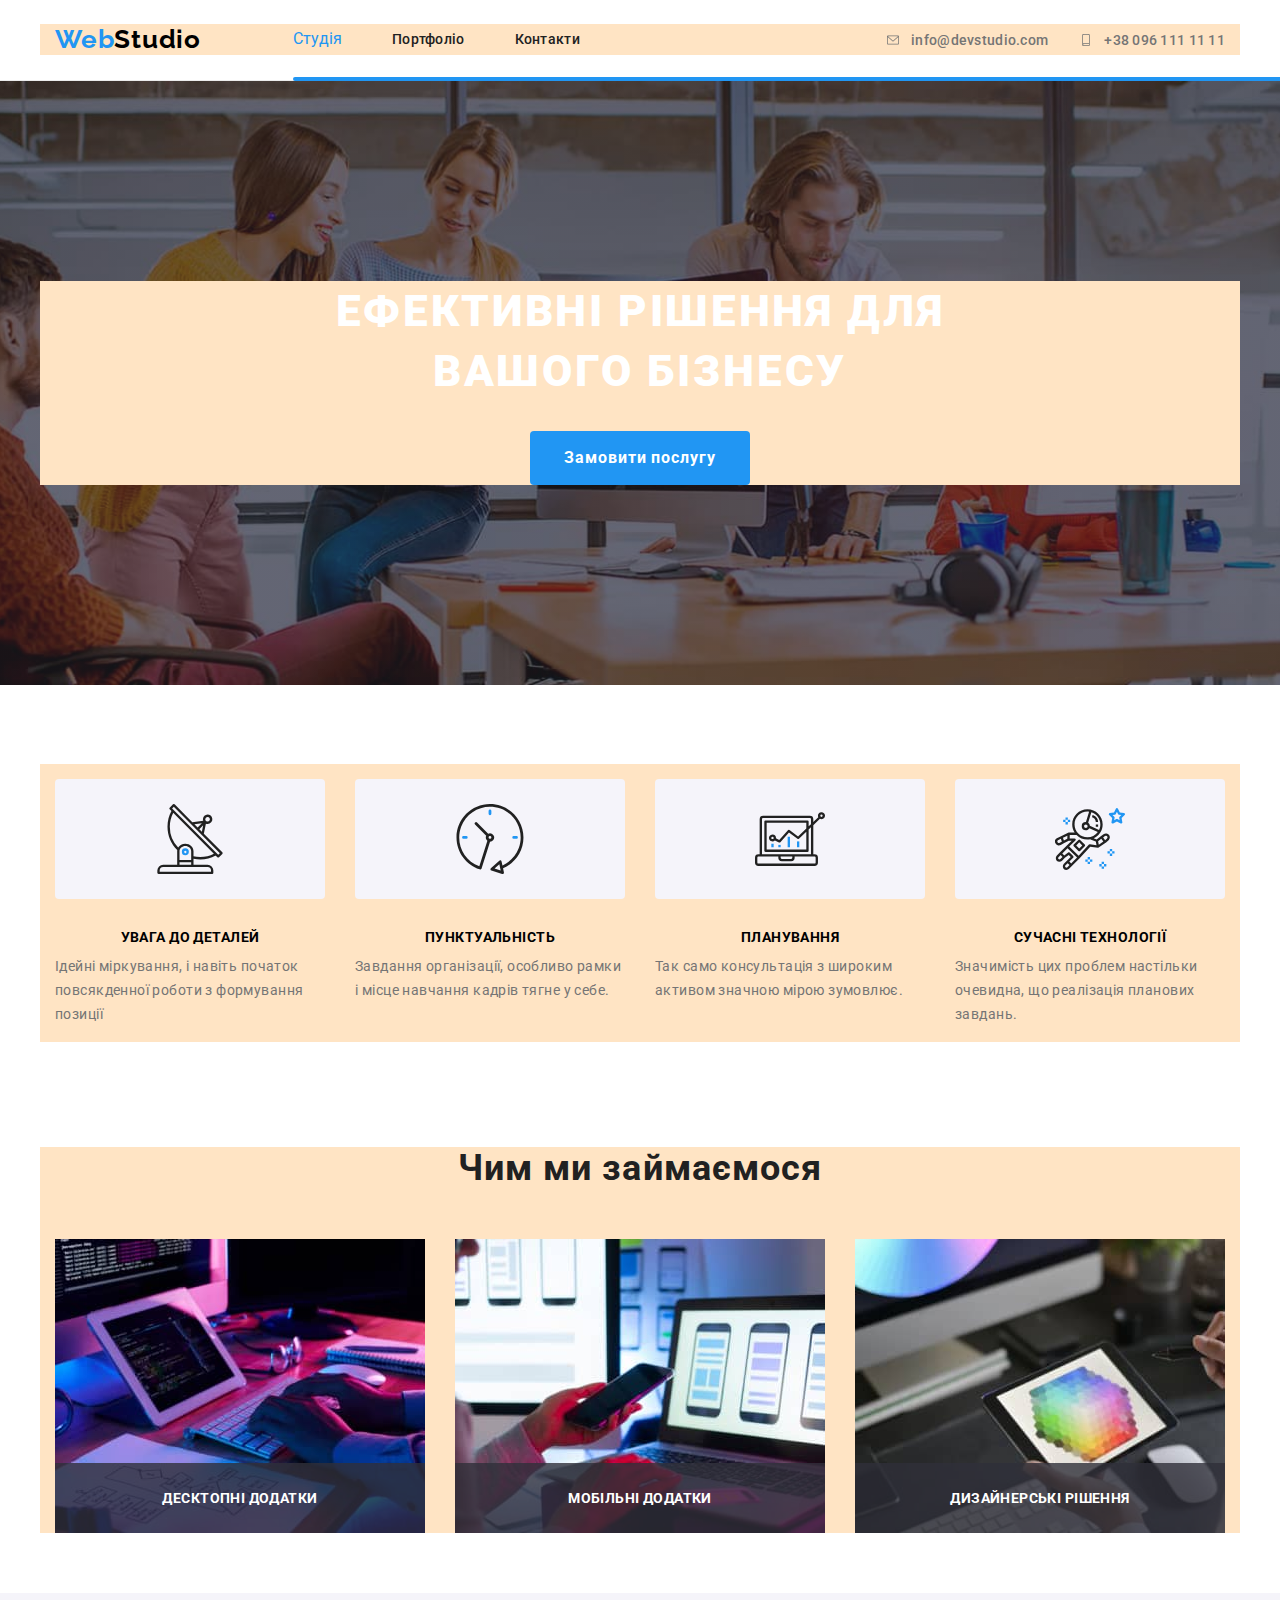
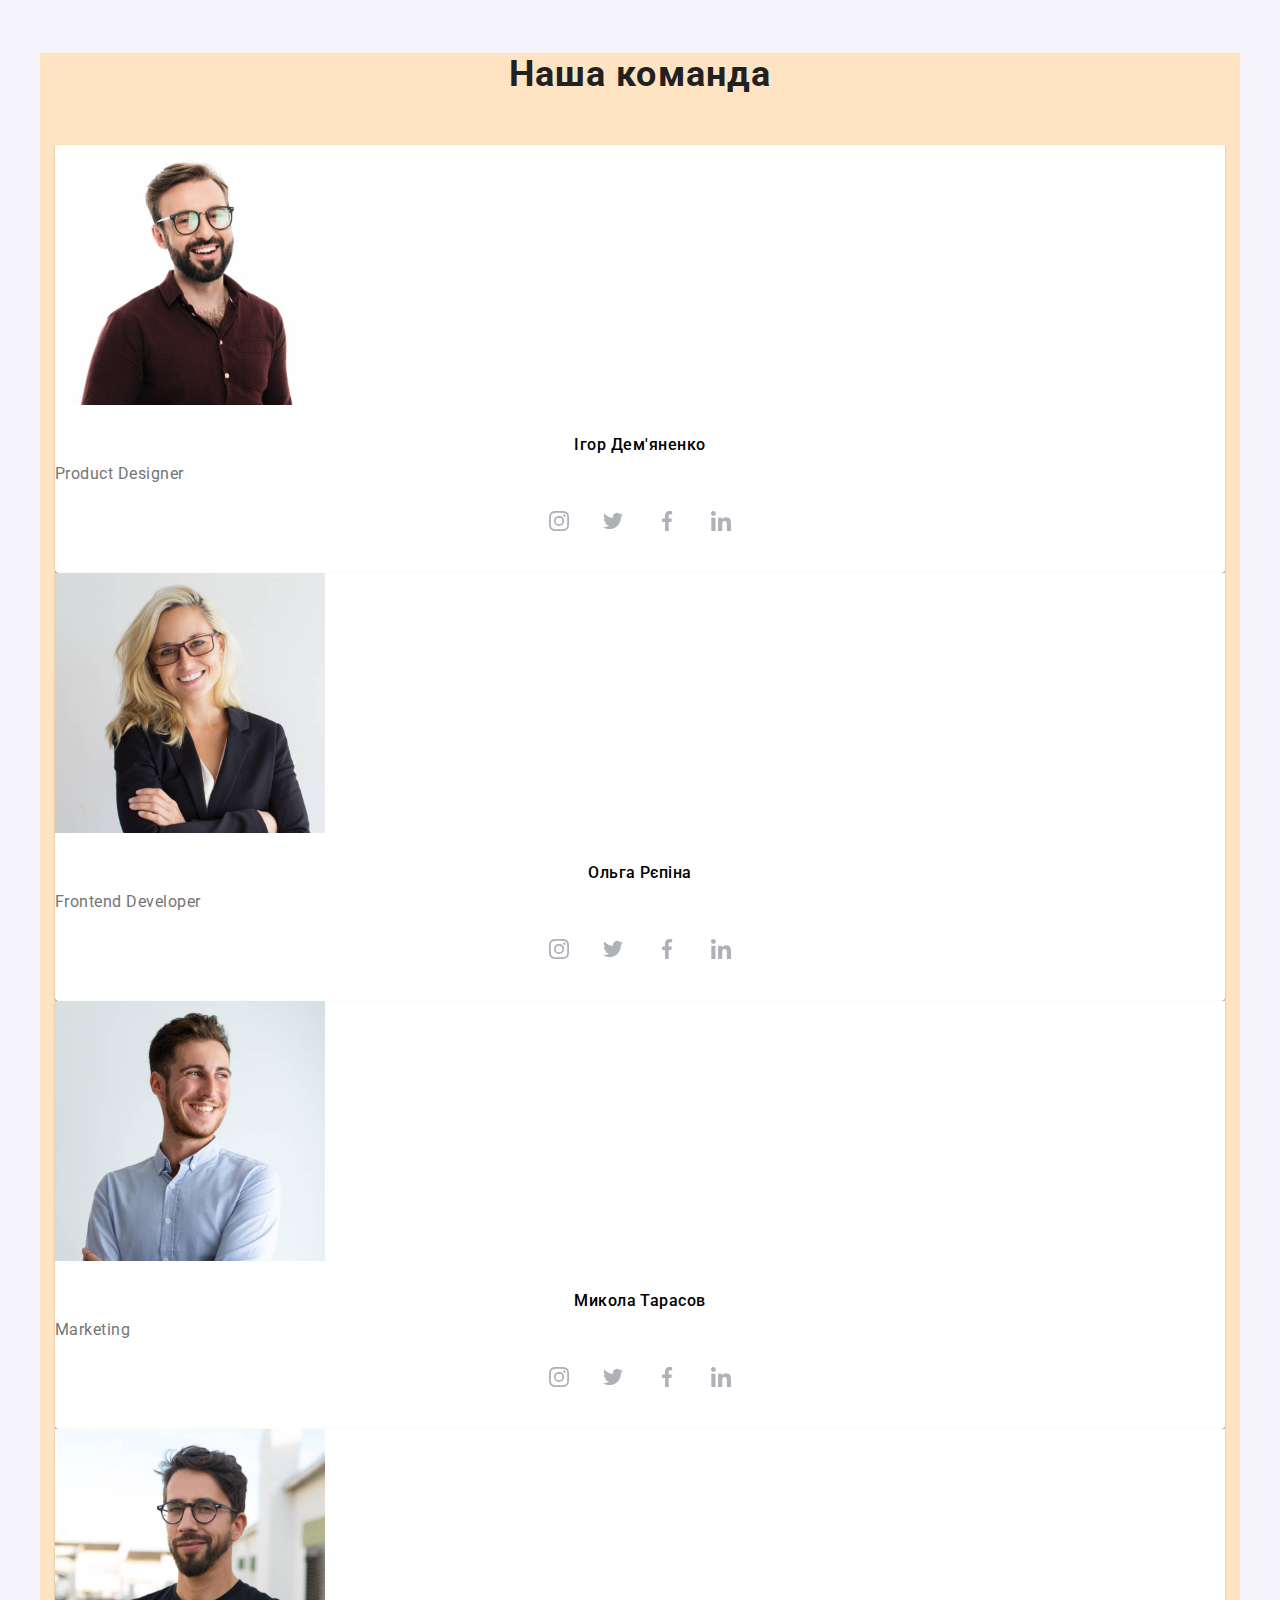
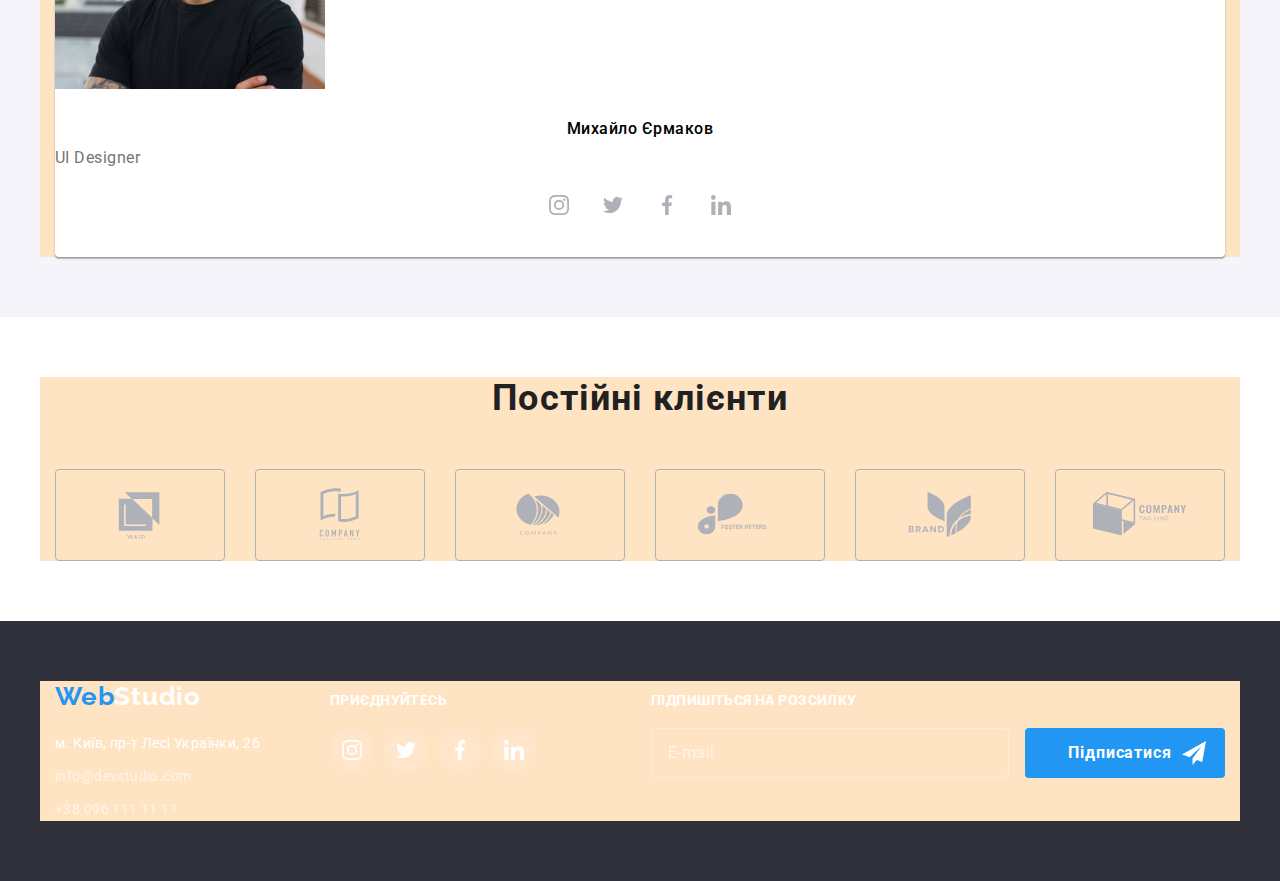
==== commit 3c31d609: "mobile-menu works" ====
--- a/index.html
+++ b/index.html
@@ -18,62 +18,64 @@
         <div class="container header-nav">
             <a href="./index.html" class="logo navigation__logo"><span style="color:#2196F3">Web</span><span
                     style="color:#000000">Studio</span></a>
-            <button type="button" class="mobile-menu-btn js-open-menu js-close-menu"" aria-expanded="false" aria-controls="close-btn-id">
-                <svg width="40" height="40" aria-label="Виклик мобільного меню">
-                    <use class="mobile-menu-btn__open" href="./images/icons.svg#icon-menu"></use>
-                    <use class="mobile-menu-btn__close" href="./images/icons.svg#icon-close-menu"></use>
-                </svg>
-            </button>
-            <div class="mobile-menu-window js-menu-container">
-                <div class="container mobile-menu-container">
-                    <ul class="mobile-menu">
-                        <li class="mobile-menu__labels"><a class="mobile-menu__link" href="./index.html">Студія</a>
-                        </li>
-                        <li class="mobile-menu__labels"><a class="mobile-menu__link" href="./portfolio.html">Портфоліо</a>
-                        </li>
-                        <li class="mobile-menu__labels"><a class="mobile-menu__link" href="#">Контакти</a></li>
-                    </ul>
-                    <!-- <button type="button" class="mobile-menu-close js-close-menu">
-                        <svg width="40" height="40">
-                            <use class="mobile-menu-close__icon" href="./images/icons.svg#icon-close-menu"></use>
-                        </svg>
-                    </button> -->
-                    <div class="email-phone-flex">
-                        <ul class="email-phone">
-                            <li class="email-phone__contacts">
-                                <a href="mailto:info@devstudio.com" class="email-phone__link"><svg width="16" height="12"
-                                        class="email-phone__icon">
-                                        <use href="./images/icons.svg#icon-envelope"></use>
-                                    </svg>info@devstudio.com</a>
-                            </li>
-                            <li class="email-phone__contacts"><a href="tel:+380961111111" class="email-phone__link">
-                                    <svg width="16" height="12" class="email-phone__icon">
-                                        <use href="./images/icons.svg#icon-smartphone"></use>
-                                    </svg>+38 096 111 11 11</a></li>
-                        </ul>
-                    </div>
-                    <ul class="socials-labels">
-                        <li class="socials-labels__list"><a class="socials-labels__link" href="https://www.instagram.com/">Instagram</a>
-                        </li>
-                        <li class="socials-labels__list"><a class="socials-labels__link" href="https://twitter.com/">Twitter</a></li>
-                        <li class="socials-labels__list"><a class="socials-labels__link" href="https://www.facebook.com/">Facebook</a></li>
-                        <li class="socials-labels__list"><a class="socials-labels__link" href="https://www.linkedin.com/">LinkedIn</a></li>
-                    </ul>
-                </div>
             <nav class="navigation">
                 <ul class="menu">
                     <li class="menu__item"><a href="./index.html" class="menu__link_current">Студія</a></li>
                     <li class="menu__item"><a href="./portfolio.html" class="menu__link">Портфоліо</a></li>
                     <li class="menu__item"><a href="#" class="menu__link">Контакти</a></li>
                 </ul>
-                <ul class="phone-email">
-                    <li class="phone-email__contacts"><a href="tel:+380961111111" class="phone-email__phone">+38 096 111 11 11</a></li>
-                    <li class="phone-email__contacts"><a href="mailto:info@devstudio.com"
-                            class="phone-email__email">info@devstudio.com</a>
+            </nav>
+            <div class="email-phone-flex">
+                <ul class="email-phone">
+                    <li class="email-phone__contacts">
+                        <a href="mailto:info@devstudio.com" class="email-phone__link">
+                            <svg width="16" height="12" class="email-phone__icon">
+                                <use href="./images/icons.svg#icon-envelope"></use>
+                            </svg>info@devstudio.com</a>
+                    </li>
+                    <li class="email-phone__contacts">
+                        <a href="tel:+380961111111" class="email-phone__link">
+                            <svg width="16" height="12" class="email-phone__icon">
+                                <use href="./images/icons.svg#icon-smartphone"></use>
+                            </svg>+38 096 111 11 11</a>
                     </li>
                 </ul>
-            </nav>
-            
+            </div>
+            <button type="button" class="mobile-menu-btn js-open-menu" aria-expanded="false" aria-controls="close-btn-id">
+                <svg width="40" height="40" aria-label="Виклик мобільного меню">
+                    <use class="mobile-menu-btn__open" href="./images/icons.svg#icon-menu"></use>
+                </svg>
+            </button>
+                 
+            <div class="mobile-menu-window js-menu-container ">
+                <div class="container mobile-menu-container">
+                <button type="button" class="close-menu-btn js-close-menu" aria-expanded="false" aria-controls="close-btn-id">
+                <svg width="40" height="40" aria-label="Кнопка закриття мобільного меню">
+                    <use class="close-menu-btn__close" href="./images/icons.svg#icon-close-menu"></use>
+                </svg>
+            </button>
+                    <ul class="mobile-menu">
+                        <li class="mobile-menu__labels"><a class="mobile-menu__link" href="./index.html">Студія</a>
+                        </li>
+                        <li class="mobile-menu__labels"><a class="mobile-menu__link" href="./portfolio.html">Портфоліо</a>
+                        </li>
+                        <li class="mobile-menu__labels"><a class="mobile-menu__link" href="#">Контакти</a></li>
+                    </ul>
+                    <ul class="phone-email">
+                        <li class="phone-email__contacts"><a href="tel:+380961111111" class="phone-email__phone">+38 096 111 11 11</a></li>
+                        <li class="phone-email__contacts"><a href="mailto:info@devstudio.com"
+                        class="phone-email__email">info@devstudio.com</a>
+                        </li>
+                    </ul>
+                  
+                    <ul class="socials-labels">
+                        <li class="socials-labels__list"><a class="socials-labels__link" href="https://www.instagram.com/">Instagram</a>
+                        </li>
+                        <li class="socials-labels__list"><a class="socials-labels__link" href="https://twitter.com/">Twitter</a></li>
+                        <li class="socials-labels__list"><a class="socials-labels__link" href="https://www.facebook.com/">Facebook</a></li>
+                        <li class="socials-labels__list"><a class="socials-labels__link" href="https://www.linkedin.com/">LinkedIn</a></li>
+                    </ul>
+                </div>
             </div>
         </div>
     </header>
--- a/css/main.min.css
+++ b/css/main.min.css
@@ -1 +1 @@
-:root{--main-text-color: #757575;--title-text-color: #212121;--second-text-color: #ffffff;--accent-color: #2196F3;--bcg-color: #FFFFFF;--bcgsecond-color: #F5F4FA;--bcgthird: #2F303A;--icon-color: #AFB1B8;--btn-bg-coor: #188CE8}.works-details,.logos-bg,.titles__icons-bg,.sendout-subscription,.footer-social-link,.social-link,.social-flex,.modal-form-checkbox,.close-button{display:flex;justify-content:center;align-items:center}a{text-decoration:none}img{display:block;max-width:100%;height:auto}h1,h2,h3,p{margin-top:0;margin-bottom:0}ul{list-style:none;padding-left:0;margin-top:0;margin-bottom:0}body{font-family:"Roboto",sans-serif;text-decoration:none}.container{padding-left:15px;padding-right:15px;margin-left:auto;margin-right:auto}@media screen and (min-width: 480px){.container{width:480px;background-color:#deb887}}@media screen and (min-width: 768px){.container{width:768px;background-color:#adff2f}}@media screen and (min-width: 1200px){.container{width:1200px;background-color:bisque}}.section{padding-top:60px;padding-bottom:60px;margin-left:auto;margin-right:auto}.logo{font-family:"Raleway";font-weight:700;font-size:24px;line-height:1.1666666667;letter-spacing:.03em;text-decoration:none;transition:color 250ms cubic-bezier(0.4, 0, 0.2, 1)}.logo:hover,.logo:focus{color:var(--accent-color)}@media screen and (min-width: 768px){.logo{font-weight:700;font-size:26px;line-height:1.1923076923;letter-spacing:.03em}}.menu{display:none}.email-phone{display:none}.main-header{position:relative;padding-top:16px;padding-bottom:16px;margin-left:auto;margin-right:auto}.header-nav{display:flex;justify-content:space-between;align-items:center}@media screen and (min-width: 768px){.main-header{padding-top:26px;padding-bottom:26px}.navigation__logo{margin-right:87px}.menu{display:flex;justify-content:center;column-gap:50px}.menu__link{font-weight:500;font-size:14px;line-height:1.1428571429;letter-spacing:.02em;color:var(--title-text-color);transition:color 250ms cubic-bezier(0.4, 0, 0.2, 1)}.menu__link:hover,.menu__link:focus{color:var(--accent-color)}.menu .menu__link_current{color:var(--accent-color)}.menu .menu__link_current::after{content:"";position:absolute;display:block;margin-left:auto;margin-right:auto;margin-top:28px;width:100%;height:4px;border-radius:2px;background-color:var(--accent-color)}}@media screen and (min-width: 1200px){.main-header{padding-top:24px;padding-bottom:25px;border-bottom:1px solid #ececec}.navigation__logo{margin-right:92px}}.email-phone{display:none}@media screen and (min-width: 768px){.email-phone-flex{display:flex;justify-content:space-between;align-content:center;margin-left:auto}.email-phone{display:block;margin-left:auto;padding-left:auto}.email-phone .email-phone__link{color:var(--main-text-color);font-weight:500;font-size:12px;line-height:1.1666666667;letter-spacing:.02em;transition:color 250ms cubic-bezier(0.4, 0, 0.2, 1)}.email-phone__icon{fill:var(--main-text-color);transition:fill 250ms cubic-bezier(0.4, 0, 0.2, 1)}.email-phone__link{display:flex;justify-content:center;align-items:center;gap:10px}.email-phone .email-phone__link:hover,.email-phone .email-phone__link:focus{color:var(--accent-color)}.email-phone__link:hover .email-phone__icon,.email-phone__link:focus .email-phone__icon{fill:var(--accent-color)}}@media screen and (min-width: 1200px){.email-phone .email-phone__link{font-weight:500;font-size:14px;line-height:1.1428571429;letter-spacing:.02em}.email-phone{display:flex;gap:30px;margin-left:auto;padding-left:auto}}.mobile-menu-btn{display:inline-flex;padding:0;margin:0;border:none;background-color:rgba(0,0,0,0);line-height:0;transition:cursor 250ms cubic-bezier(0.4, 0, 0.2, 1),fill 250ms cubic-bezier(0.4, 0, 0.2, 1)}.mobile-menu-btn:hover,.mobile-menu-btn:focus{cursor:pointer;fill:var(--accent-color)}.mobile-menu-btn .mobile-menu-btn__close{display:none}.mobile-menu-btn.is-open .mobile-menu-btn__close{display:block}.mobile-menu-btn.is-open .mobile-menu-btn__open{display:none}.mobile-menu-window{position:fixed;top:0;left:0;z-index:100;width:100%;height:100%;background-color:teal;opacity:0;visibility:hidden;pointer-events:none;transform:translate(100%)}.mobile-menu-window.is-open{opacity:1;visibility:visible;pointer-events:auto}.mobile-menu-container{position:relative;padding-top:48px;padding-bottom:48px;padding-left:40px;height:100vh;display:flex;flex-direction:column}.mobile-menu__labels:not(:last-child){margin-bottom:32px}.mobile-menu__link{font-weight:500;font-size:40px;line-height:1.175;letter-spacing:.02em;color:var(--title-text-color);transition:color 250ms cubic-bezier(0.4, 0, 0.2, 1)}.mobile-menu__link:hover,.mobile-menu__link:focus{color:var(--accent-color)}.phone-email{margin-top:auto}.phone-email__contacts:not(:last-child){margin-bottom:32px}.phone-email__phone{font-weight:500;font-size:34px;line-height:1.1764705882;letter-spacing:.02em;color:var(--accent-color)}.phone-email__email{font-weight:500;font-size:24px;line-height:1.1666666667;letter-spacing:.02em;color:var(--main-text-color)}.socials-labels{display:flex;justify-content:space-between;align-items:center;gap:20px;margin-top:auto}.socials-labels__link{font-weight:500;font-size:18px;line-height:1.2222222222;letter-spacing:.02em;color:var(--accent-color)}.socials-labels__link::after{content:"";border:1px solid rgba(33,33,33,.2);transform:rotate(90deg);margin-left:10px}@media screen and (min-width: 768px){.mobile-menu-btn{display:none}}.modal-button{display:block;padding:10px 24px;border-radius:4px;margin-left:auto;margin-right:auto;min-width:200px;font-weight:700;font-size:16px;line-height:1.875;letter-spacing:.06em;color:#fff;border-color:rgba(0,0,0,0);background-color:var(--accent-color);cursor:pointer;transition:background-color 250ms cubic-bezier(0.4, 0, 0.2, 1),color 250ms cubic-bezier(0.4, 0, 0.2, 1)}.modal-button:hover{background-color:var(--btn-bg-coor);color:var(--second-text-color)}@media screen and (min-width: 1200px){.modal-button{padding:10px 32px;min-width:216px}}.backdrop{position:fixed;top:0;left:0;width:100%;height:100%;background-color:rgba(0,0,0,.2);transition:opacity 250ms cubic-bezier(0.4, 0, 0.2, 1),visibility 250ms cubic-bezier(0.4, 0, 0.2, 1)}.backdrop.is-hidden{visibility:hidden;opacity:0;pointer-events:none}.modal.is-hidden{transform:translate(-50%, -50%)}.modal{padding:40px;position:absolute;top:50%;left:50%;width:528px;height:581px;transform:translate(-50%, -50%);background-color:var(--bcg-color)}.close-button{position:absolute;top:8px;right:8px;width:30px;height:30px;padding:0;border:1px solid rgba(0,0,0,.1);border-radius:50%;background-color:rgba(0,0,0,0);transition:cursor 250ms cubic-bezier(0.4, 0, 0.2, 1)}.close-button:hover,.close-button:focus{cursor:pointer}.modal-form{display:flex;flex-direction:column}.modal-form-name{margin-bottom:12px;font-weight:700;font-size:20px;line-height:1.15;letter-spacing:.03em;text-align:center}.modal-field-name{display:block;margin-bottom:4px;font-weight:400;font-size:12px;line-height:1.1716666667;letter-spacing:.01em;color:var(--main-text-color)}.modal-form-field{margin-bottom:10px}.modal-input-positionning{position:relative;display:block}.modal-form-input{width:100%;height:40px;padding-left:42px;border:1px solid rgba(33,33,33,.2);border-radius:4px;outline:none;cursor:pointer;transition:border 250ms cubic-bezier(0.4, 0, 0.2, 1)}.modal-form-input:focus{border-color:var(--accent-color)}.modal-field-icon{position:absolute;top:50%;left:12px;transform:translateY(-50%);fill:var(--title-text-color);transition:fill 250ms cubic-bezier(0.4, 0, 0.2, 1)}.modal-form-input:focus+.modal-field-icon{fill:var(--accent-color)}.modal-field-comment{margin-bottom:20px}.modal-form-comment{display:block;width:100%;height:120px;resize:none;border:1px solid rgba(33,33,33,.2);border-radius:4px;outline:none;cursor:pointer;padding:12px 16px;transition:border 250ms cubic-bezier(0.4, 0, 0.2, 1)}.modal-form-comment:focus{border-color:var(--accent-color)}.modal-form-comment::placeholder{font-weight:400;font-size:12px;line-height:1.1666666667;letter-spacing:.01em;color:rgba(117,117,117,.5)}.icon-checkbox{width:16px;height:15px;border:1px solid;margin-right:7px;border-color:var(--title-text-color);border-radius:2px;cursor:pointer;transition:background-color 250ms cubic-bezier(0.4, 0, 0.2, 1),border-color 250ms cubic-bezier(0.4, 0, 0.2, 1)}.icon-checkbox-visibility{display:none;fill:var(--bcg-color)}.modal-checkbox:checked+.icon-checkbox .icon-checkbox-visibility{display:block}.modal-checkbox{position:absolute;appearance:none}.modal-checkbox:checked+.icon-checkbox{background-color:var(--accent-color);border-color:rgba(0,0,0,0)}.modal-form-checkbox{margin-bottom:30px}.modal-policy-text{font-weight:400;font-size:14px;line-height:1.7142857143;letter-spacing:.03em;color:var(--main-text-color)}.policy-link-color{color:var(--accent-color);text-decoration-line:underline}.modal-send-button{min-width:200px;min-height:50px;margin-left:auto;margin-right:auto;padding:10px 52px;border:1px solid rgba(0,0,0,0);border-radius:4px;background-color:var(--btn-bg-coor);color:var(--second-text-color);cursor:pointer;font-weight:700;font-size:16px;line-height:1.875;letter-spacing:.06em;text-align:center;transition:box-shadow 250ms cubic-bezier(0.4, 0, 0.2, 1)}.modal-send-button:focus,.modal-send-button:hover{box-shadow:0px 4px 4px rgba(0,0,0,.15);outline:none}.social-flex{gap:10px;padding-bottom:30px}.social-item{fill:var(--icon-color);transition:fill 250ms cubic-bezier(0.4, 0, 0.2, 1)}.social-link:hover .social-item,.social-link:focus .social-item{fill:var(--bcg-color)}.social-link{width:44px;height:44px;border-radius:50%;background-color:var(--bcg-color);transition:background-color 250ms cubic-bezier(0.4, 0, 0.2, 1)}.social-link:hover,.social-link:focus{background-color:var(--accent-color)}footer{background-color:var(--bcgthird);padding-top:60px;padding-bottom:60px;margin-right:auto}footer .logo{display:block;margin-bottom:20px;margin-right:0;font-family:"Raleway";font-weight:700;font-size:26px;line-height:1.1738461538;letter-spacing:.03em}.footer-split{display:flex;justify-content:space-between;align-items:baseline}.adresses{font-weight:400;font-size:14px;line-height:1.7142857143;letter-spacing:.03em;font-style:normal}.contacts-list:not(:last-child){margin-bottom:9px}.post-address{color:var(--second-text-color);transition:color 250ms cubic-bezier(0.4, 0, 0.2, 1)}.post-address:hover,.post-address:focus{color:#2196f3}.contacts-footer{color:rgba(255,255,255,.6);transition:color 250ms cubic-bezier(0.4, 0, 0.2, 1)}.contacts-footer:hover,.contacts-footer:focus{color:var(--accent-color)}.footer-social-cta{margin-bottom:20px;font-weight:700;font-size:14px;line-height:1.1428571429;letter-spacing:.03em;text-transform:uppercase;color:var(--second-text-color)}.footer-middle{margin-left:70px;margin-right:auto}.footer-socials{display:flex;justify-content:space-between;align-items:center;gap:10px}.footer-social-link{width:44px;height:44px;border-radius:50%;background-color:rgba(255,255,255,.1);transition:background-color 250ms cubic-bezier(0.4, 0, 0.2, 1)}.footer-social-link:hover,.footer-social-link:focus{background-color:var(--accent-color)}.footer-social-item{fill:var(--second-text-color);transition:fill 250ms cubic-bezier(0.4, 0, 0.2, 1)}.footer-social-link .footer-social-item:hover,.footer-social-link .footer-social-item:focus{fill:var(--bcg-color)}.footer-right{margin-right:0;margin-left:93px}.footer-right-label{margin-bottom:20px;font-weight:700;font-size:14px;line-height:1.1428571429;letter-spacing:.03em;text-transform:uppercase;color:var(--second-text-color)}.sendout-subscription{min-width:570px;min-height:86px}.subscription-label{margin-right:12px}.email-input{width:358px;height:50px;padding-left:16px;border:1px solid rgba(255,255,255,.3);border-radius:4px;background-color:rgba(0,0,0,0);color:var(--second-text-color)}.email-input::placeholder{font-weight:400;font-size:16px;line-height:1.25;letter-spacing:.03em;color:rgba(255,255,255,.6)}.subscription-button{position:relative;min-width:200px;min-height:50px;margin-left:auto;margin-right:auto;border-radius:4px;font-weight:700;font-size:16px;line-height:1.875;letter-spacing:.06em;text-align:center;color:#fff;background-color:var(--accent-color);cursor:pointer;border-color:rgba(0,0,0,0);transition:cursor 250ms cubic-bezier(0.4, 0, 0.2, 1),background-color 250ms cubic-bezier(0.4, 0, 0.2, 1)}.subscription-button:hover,.subscription-button:focus{background-color:var(--btn-bg-coor)}.subscription-text{margin-right:10px}.subscription-button-icon{position:absolute;top:50%;left:auto;width:24px;height:24px;transform:translateY(-50%);padding:0}.hero{padding-top:118px;padding-bottom:118px}.hero__overlay{width:100%;margin-left:auto;margin-right:auto;background-color:#c4c4c4;background-image:linear-gradient(rgba(47, 48, 58, 0.4), rgba(47, 48, 58, 0.4)),url(../images/index.photos/hero-bcg-mobile.jpg);background-position:center;background-repeat:no-repeat;background-size:cover}.hero__text{width:80%;margin:0 auto 30px;font-weight:900;font-size:26px;line-height:1.6153846154;letter-spacing:.06em;text-transform:uppercase;text-align:center;color:var(--second-text-color)}@media screen and (min-device-pixel-ratio: 2)and (max-width: 767px),screen and (min-resolution: 192dpi)and (max-width: 767px),screen and (min-resolution: 2dppx)and (max-width: 767px){.hero__overlay{background-image:linear-gradient(rgba(47, 48, 58, 0.4), rgba(47, 48, 58, 0.4)),url(../images/index.photos/hero-bcg-mobile@2x.jpg)}}@media screen and (min-width: 768px){.hero__overlay{background-image:linear-gradient(rgba(47, 48, 58, 0.4), rgba(47, 48, 58, 0.4)),url(../images/index.photos/hero-bcg-tablet.jpg)}}@media screen and (min-device-pixel-ratio: 2)and (min-width: 768px),screen and (min-resolution: 192dpi)and (min-width: 768px),screen and (min-resolution: 2dppx)and (min-width: 768px){.hero__overlay{background-image:linear-gradient(rgba(47, 48, 58, 0.4), rgba(47, 48, 58, 0.4)),url(../images/index.photos/hero-bcg-tablet@2x.jpg)}}@media screen and (min-width: 1200px){.hero{padding-top:200px;padding-bottom:200px}.hero__overlay{max-width:1600px;background-image:linear-gradient(rgba(47, 48, 58, 0.4), rgba(47, 48, 58, 0.4)),url(../images/index.photos/hero-bcg-desktop.jpg)}.hero__text{width:60%;font-weight:900;font-size:44px;line-height:1.3636363636;letter-spacing:.06em}}@media screen and (min-device-pixel-ratio: 2)and (min-width: 1200px),screen and (min-resolution: 192dpi)and (min-width: 1200px),screen and (min-resolution: 2dppx)and (min-width: 1200px){.hero__overlay{background-image:linear-gradient(rgba(47, 48, 58, 0.4), rgba(47, 48, 58, 0.4)),url(../images/index.photos/hero-bcg-desktop@2x.jpg)}}.titles__list{margin:auto;margin-left:auto}@media screen and (max-width: 767px){.titles__list:not(:last-child){margin-bottom:30px}}.titles__label{margin-bottom:10px;font-weight:700;font-size:14px;line-height:1.1428571429;letter-spacing:.03em;text-transform:uppercase;color:var(--headlines-title)}.titles__text{margin-left:auto;margin-right:auto;color:var(--main-text-color);font-size:14px;line-height:1.71;letter-spacing:.03em}.titles__icons-bg{min-width:450px;height:120px;margin-bottom:30px;background-color:var(--bcgsecond-color);border-radius:4px}.titles__label{margin-bottom:10px;font-weight:700;font-size:14px;line-height:1.1428571429;letter-spacing:.03em;text-transform:uppercase;color:var(--headlines-title);text-align:center}@media screen and (min-width: 768px){.titles{display:flex;flex-wrap:wrap;margin:-15px}.titles__list{flex-basis:calc((100% - 60px)/2);margin:15px}.titles__icons-bg{min-width:354px}}@media screen and (min-width: 1200px){.titles__list{flex-basis:calc((100% - 120px)/4);margin:15px}.titles__icons-bg{min-width:270px}.special{padding-top:94px}}@media screen and (min-width: 1200px){.skills{margin-bottom:50px;font-weight:700;font-size:36px;line-height:1.17;text-align:center;letter-spacing:.03em;color:var(--title-text-color)}.images{display:flex;justify-content:space-between;column-gap:30px}.skills-list{position:relative}.skills-label{position:absolute;display:flex;justify-content:center;align-items:center;width:100%;height:70px;bottom:0;font-weight:700;font-size:14px;line-height:1.1428571429;letter-spacing:.03em;text-align:center;text-transform:uppercase;color:var(--second-text-color);background-color:rgba(47,48,58,.8)}}@media screen and (max-width: 1199px){.main-skills{display:none}}.team{background-color:var(--bcgsecond-color)}.team-label{margin-bottom:50px;font-weight:700;font-size:36px;line-height:1.1666666667;letter-spacing:.03em;text-align:center;color:var(--title-text-color)}.clients-label{margin-bottom:50px;font-weight:700;font-size:36px;line-height:1.1666666667;letter-spacing:.03em;text-align:center;letter-spacing:.03em;color:var(--title-text-color)}.clients-logos{display:flex;justify-content:space-between;margin-right:auto;margin-left:auto;column-gap:30px}.logos-bg{width:170px;height:92px;border:1px solid var(--icon-color);border-radius:4px;transition:border-color 250ms cubic-bezier(0.4, 0, 0.2, 1)}.logos-bg:hover,.logos-bg:focus{border-color:var(--accent-color)}.logo-item{fill:var(--icon-color);transition:fill 250ms cubic-bezier(0.4, 0, 0.2, 1)}.logos-bg:hover .logo-item,.logos-bg:focus .logo-item{fill:var(--accent-color)}.portfolio-page .filters{background-color:var(--bcgsecond-color)}.filters-item{display:flex;justify-content:center;margin-bottom:50px;column-gap:8px}.filter-button{padding:6px 22px;border-radius:4px;min-width:73px;border-color:rgba(0,0,0,0);font-family:inherit;font-weight:500;font-size:16px;line-height:1.625;letter-spacing:.03em;text-align:center;color:var(--title-text-color);cursor:pointer;transition:color 250ms cubic-bezier(0.4, 0, 0.2, 1),background-color 250ms cubic-bezier(0.4, 0, 0.2, 1),box-shadow 250ms cubic-bezier(0.4, 0, 0.2, 1)}.filter-button:hover,.filter-button:focus{color:var(--second-text-color);background-color:var(--accent-color);box-shadow:0px 3px 1px rgba(0,0,0,.1),0px 1px 2px rgba(0,0,0,.08),0px 2px 2px rgba(0,0,0,.12)}.filters-item .current{color:var(--second-text-color);background-color:var(--accent-color)}.works-list{display:flex;flex-basis:33.3333333333%;gap:30px;flex-wrap:wrap}.img-subscription{padding:20px 24px;border-right:1px solid #eee;border-bottom:1px solid #eee;border-left:1px solid #eee}.work-description{font-weight:500;font-size:16px;line-height:1.875;letter-spacing:.03em;color:var(--main-text-color)}.work-title{margin-bottom:4px;font-weight:700;font-size:18px;line-height:2;letter-spacing:.06em;color:var(--title-text-color)}.works-link{display:block;transition:box-shadow 250ms cubic-bezier(0.4, 0, 0.2, 1)}.works-link:hover,.works-link:focus{box-shadow:0px 1px 1px rgba(0,0,0,.12),0px 4px 4px rgba(0,0,0,.06),1px 4px 6px rgba(0,0,0,.16)}.works-details{position:relative;overflow:hidden}.works-overlay{position:absolute;top:0;left:0;display:block;width:100%;height:100%;padding:63px 24px;font-weight:400;font-size:18px;line-height:1.5555555556;letter-spacing:.03em;color:var(--second-text-color);background-color:rgba(33,150,243,.9);transform:translateY(101%);overflow:auto;transition:transform 250ms cubic-bezier(0.4, 0, 0.2, 1)}.works-link:hover .works-overlay,.works-link:focus .works-overlay{transform:translateY(0)}/*# sourceMappingURL=main.min.css.map */+:root{--main-text-color: #757575;--title-text-color: #212121;--second-text-color: #ffffff;--accent-color: #2196F3;--bcg-color: #FFFFFF;--bcgsecond-color: #F5F4FA;--bcgthird: #2F303A;--icon-color: #AFB1B8;--btn-bg-coor: #188CE8}.works-details,.logos-bg,.titles__icons-bg,.sendout-subscription,.footer-social-link,.social-link,.social-flex,.modal-form-checkbox,.close-button{display:flex;justify-content:center;align-items:center}a{text-decoration:none}img{display:block;max-width:100%;height:auto}h1,h2,h3,p{margin-top:0;margin-bottom:0}ul{list-style:none;padding-left:0;margin-top:0;margin-bottom:0}body{font-family:"Roboto",sans-serif;text-decoration:none}.container{width:100%;padding-left:15px;padding-right:15px}@media screen and (min-width: 480px){.container{width:480px;background-color:#deb887;margin-left:auto;margin-right:auto}}@media screen and (min-width: 768px){.container{width:768px;background-color:#adff2f}}@media screen and (min-width: 1200px){.container{width:1200px;background-color:bisque}}.section{padding-top:60px;padding-bottom:60px;margin-left:auto;margin-right:auto}.logo{font-family:"Raleway";font-weight:700;font-size:24px;line-height:1.1666666667;letter-spacing:.03em;text-decoration:none;transition:color 250ms cubic-bezier(0.4, 0, 0.2, 1)}.logo:hover,.logo:focus{color:var(--accent-color)}@media screen and (min-width: 768px){.logo{font-weight:700;font-size:26px;line-height:1.1923076923;letter-spacing:.03em}}.menu{display:none}.email-phone{display:none}.main-header{position:relative;padding-top:16px;padding-bottom:16px;margin-left:auto;margin-right:auto}.header-nav{position:relative;display:flex;justify-content:space-between;align-items:center}@media screen and (min-width: 768px){.main-header{padding-top:26px;padding-bottom:26px}.navigation__logo{margin-right:87px}.menu{display:flex;justify-content:center;column-gap:50px}.menu__link{font-weight:500;font-size:14px;line-height:1.1428571429;letter-spacing:.02em;color:var(--title-text-color);transition:color 250ms cubic-bezier(0.4, 0, 0.2, 1)}.menu__link:hover,.menu__link:focus{color:var(--accent-color)}.menu .menu__link_current{color:var(--accent-color)}.menu .menu__link_current::after{content:"";position:absolute;display:block;margin-left:auto;margin-right:auto;margin-top:28px;width:100%;height:4px;border-radius:2px;background-color:var(--accent-color)}}@media screen and (min-width: 1200px){.main-header{padding-top:24px;padding-bottom:25px;border-bottom:1px solid #ececec}.navigation__logo{margin-right:92px}}.email-phone{display:none}@media screen and (min-width: 768px){.email-phone-flex{display:flex;justify-content:space-between;align-content:center;margin-left:auto}.email-phone{display:block;margin-left:auto;padding-left:auto}.email-phone .email-phone__link{color:var(--main-text-color);font-weight:500;font-size:12px;line-height:1.1666666667;letter-spacing:.02em;transition:color 250ms cubic-bezier(0.4, 0, 0.2, 1)}.email-phone__icon{fill:var(--main-text-color);transition:fill 250ms cubic-bezier(0.4, 0, 0.2, 1)}.email-phone__link{display:flex;justify-content:center;align-items:center;gap:10px}.email-phone .email-phone__link:hover,.email-phone .email-phone__link:focus{color:var(--accent-color)}.email-phone__link:hover .email-phone__icon,.email-phone__link:focus .email-phone__icon{fill:var(--accent-color)}}@media screen and (min-width: 1200px){.email-phone .email-phone__link{font-weight:500;font-size:14px;line-height:1.1428571429;letter-spacing:.02em}.email-phone{display:flex;gap:30px;margin-left:auto;padding-left:auto}}.mobile-menu-btn{display:inline-flex;padding:0;margin:0;border:none;background-color:rgba(0,0,0,0);line-height:0;transition:cursor 250ms cubic-bezier(0.4, 0, 0.2, 1),fill 250ms cubic-bezier(0.4, 0, 0.2, 1)}.mobile-menu-btn:hover,.mobile-menu-btn:focus{cursor:pointer;fill:var(--accent-color)}.close-menu-btn{position:absolute;top:10px;right:15px;padding:0;margin:0;border:none;background-color:rgba(0,0,0,0);line-height:0;transition:cursor 250ms cubic-bezier(0.4, 0, 0.2, 1),fill 250ms cubic-bezier(0.4, 0, 0.2, 1)}.mobile-menu-window{position:fixed;top:0;left:0;z-index:100;height:100%;background-color:teal;opacity:0;visibility:hidden;pointer-events:none}.mobile-menu-window.is-open{opacity:1;visibility:visible;pointer-events:auto}.mobile-menu-container{position:relative;padding-top:48px;padding-bottom:48px;padding-left:40px;height:100vh;display:flex;flex-direction:column}.mobile-menu__labels:not(:last-child){margin-bottom:32px}.mobile-menu__link{font-weight:500;font-size:40px;line-height:1.175;letter-spacing:.02em;color:var(--title-text-color);transition:color 250ms cubic-bezier(0.4, 0, 0.2, 1)}.mobile-menu__link:hover,.mobile-menu__link:focus{color:var(--accent-color)}.phone-email{margin-top:auto}.phone-email__contacts:not(:last-child){margin-bottom:32px}.phone-email__phone{font-weight:500;font-size:34px;line-height:1.1764705882;letter-spacing:.02em;color:var(--accent-color)}.phone-email__email{font-weight:500;font-size:24px;line-height:1.1666666667;letter-spacing:.02em;color:var(--main-text-color)}.socials-labels{display:flex;justify-content:space-between;align-items:center;gap:20px;margin-top:auto}.socials-labels__link{font-weight:500;font-size:18px;line-height:1.2222222222;letter-spacing:.02em;color:var(--accent-color)}.socials-labels__link::after{content:"";border:1px solid rgba(33,33,33,.2);transform:rotate(90deg);margin-left:10px}@media screen and (min-width: 768px){.mobile-menu-btn{display:none}}.modal-button{display:block;padding:10px 24px;border-radius:4px;margin-left:auto;margin-right:auto;min-width:200px;font-weight:700;font-size:16px;line-height:1.875;letter-spacing:.06em;color:#fff;border-color:rgba(0,0,0,0);background-color:var(--accent-color);cursor:pointer;transition:background-color 250ms cubic-bezier(0.4, 0, 0.2, 1),color 250ms cubic-bezier(0.4, 0, 0.2, 1)}.modal-button:hover{background-color:var(--btn-bg-coor);color:var(--second-text-color)}@media screen and (min-width: 1200px){.modal-button{padding:10px 32px;min-width:216px}}.backdrop{position:fixed;top:0;left:0;width:100%;height:100%;background-color:rgba(0,0,0,.2);transition:opacity 250ms cubic-bezier(0.4, 0, 0.2, 1),visibility 250ms cubic-bezier(0.4, 0, 0.2, 1)}.backdrop.is-hidden{visibility:hidden;opacity:0;pointer-events:none}.modal.is-hidden{transform:translate(-50%, -50%)}.modal{padding:40px;position:absolute;top:50%;left:50%;width:528px;height:581px;transform:translate(-50%, -50%);background-color:var(--bcg-color)}.close-button{position:absolute;top:8px;right:8px;width:30px;height:30px;padding:0;border:1px solid rgba(0,0,0,.1);border-radius:50%;background-color:rgba(0,0,0,0);transition:cursor 250ms cubic-bezier(0.4, 0, 0.2, 1)}.close-button:hover,.close-button:focus{cursor:pointer}.modal-form{display:flex;flex-direction:column}.modal-form-name{margin-bottom:12px;font-weight:700;font-size:20px;line-height:1.15;letter-spacing:.03em;text-align:center}.modal-field-name{display:block;margin-bottom:4px;font-weight:400;font-size:12px;line-height:1.1716666667;letter-spacing:.01em;color:var(--main-text-color)}.modal-form-field{margin-bottom:10px}.modal-input-positionning{position:relative;display:block}.modal-form-input{width:100%;height:40px;padding-left:42px;border:1px solid rgba(33,33,33,.2);border-radius:4px;outline:none;cursor:pointer;transition:border 250ms cubic-bezier(0.4, 0, 0.2, 1)}.modal-form-input:focus{border-color:var(--accent-color)}.modal-field-icon{position:absolute;top:50%;left:12px;transform:translateY(-50%);fill:var(--title-text-color);transition:fill 250ms cubic-bezier(0.4, 0, 0.2, 1)}.modal-form-input:focus+.modal-field-icon{fill:var(--accent-color)}.modal-field-comment{margin-bottom:20px}.modal-form-comment{display:block;width:100%;height:120px;resize:none;border:1px solid rgba(33,33,33,.2);border-radius:4px;outline:none;cursor:pointer;padding:12px 16px;transition:border 250ms cubic-bezier(0.4, 0, 0.2, 1)}.modal-form-comment:focus{border-color:var(--accent-color)}.modal-form-comment::placeholder{font-weight:400;font-size:12px;line-height:1.1666666667;letter-spacing:.01em;color:rgba(117,117,117,.5)}.icon-checkbox{width:16px;height:15px;border:1px solid;margin-right:7px;border-color:var(--title-text-color);border-radius:2px;cursor:pointer;transition:background-color 250ms cubic-bezier(0.4, 0, 0.2, 1),border-color 250ms cubic-bezier(0.4, 0, 0.2, 1)}.icon-checkbox-visibility{display:none;fill:var(--bcg-color)}.modal-checkbox:checked+.icon-checkbox .icon-checkbox-visibility{display:block}.modal-checkbox{position:absolute;appearance:none}.modal-checkbox:checked+.icon-checkbox{background-color:var(--accent-color);border-color:rgba(0,0,0,0)}.modal-form-checkbox{margin-bottom:30px}.modal-policy-text{font-weight:400;font-size:14px;line-height:1.7142857143;letter-spacing:.03em;color:var(--main-text-color)}.policy-link-color{color:var(--accent-color);text-decoration-line:underline}.modal-send-button{min-width:200px;min-height:50px;margin-left:auto;margin-right:auto;padding:10px 52px;border:1px solid rgba(0,0,0,0);border-radius:4px;background-color:var(--btn-bg-coor);color:var(--second-text-color);cursor:pointer;font-weight:700;font-size:16px;line-height:1.875;letter-spacing:.06em;text-align:center;transition:box-shadow 250ms cubic-bezier(0.4, 0, 0.2, 1)}.modal-send-button:focus,.modal-send-button:hover{box-shadow:0px 4px 4px rgba(0,0,0,.15);outline:none}.social-flex{gap:10px;padding-bottom:30px}.social-item{fill:var(--icon-color);transition:fill 250ms cubic-bezier(0.4, 0, 0.2, 1)}.social-link:hover .social-item,.social-link:focus .social-item{fill:var(--bcg-color)}.social-link{width:44px;height:44px;border-radius:50%;background-color:var(--bcg-color);transition:background-color 250ms cubic-bezier(0.4, 0, 0.2, 1)}.social-link:hover,.social-link:focus{background-color:var(--accent-color)}footer{background-color:var(--bcgthird);padding-top:60px;padding-bottom:60px;margin-right:auto}footer .logo{display:block;margin-bottom:20px;margin-right:0;font-family:"Raleway";font-weight:700;font-size:26px;line-height:1.1738461538;letter-spacing:.03em}.footer-split{display:flex;justify-content:space-between;align-items:baseline}.adresses{font-weight:400;font-size:14px;line-height:1.7142857143;letter-spacing:.03em;font-style:normal}.contacts-list:not(:last-child){margin-bottom:9px}.post-address{color:var(--second-text-color);transition:color 250ms cubic-bezier(0.4, 0, 0.2, 1)}.post-address:hover,.post-address:focus{color:#2196f3}.contacts-footer{color:rgba(255,255,255,.6);transition:color 250ms cubic-bezier(0.4, 0, 0.2, 1)}.contacts-footer:hover,.contacts-footer:focus{color:var(--accent-color)}.footer-social-cta{margin-bottom:20px;font-weight:700;font-size:14px;line-height:1.1428571429;letter-spacing:.03em;text-transform:uppercase;color:var(--second-text-color)}.footer-middle{margin-left:70px;margin-right:auto}.footer-socials{display:flex;justify-content:space-between;align-items:center;gap:10px}.footer-social-link{width:44px;height:44px;border-radius:50%;background-color:rgba(255,255,255,.1);transition:background-color 250ms cubic-bezier(0.4, 0, 0.2, 1)}.footer-social-link:hover,.footer-social-link:focus{background-color:var(--accent-color)}.footer-social-item{fill:var(--second-text-color);transition:fill 250ms cubic-bezier(0.4, 0, 0.2, 1)}.footer-social-link .footer-social-item:hover,.footer-social-link .footer-social-item:focus{fill:var(--bcg-color)}.footer-right{margin-right:0;margin-left:93px}.footer-right-label{margin-bottom:20px;font-weight:700;font-size:14px;line-height:1.1428571429;letter-spacing:.03em;text-transform:uppercase;color:var(--second-text-color)}.sendout-subscription{min-width:570px;min-height:86px}.subscription-label{margin-right:12px}.email-input{width:358px;height:50px;padding-left:16px;border:1px solid rgba(255,255,255,.3);border-radius:4px;background-color:rgba(0,0,0,0);color:var(--second-text-color)}.email-input::placeholder{font-weight:400;font-size:16px;line-height:1.25;letter-spacing:.03em;color:rgba(255,255,255,.6)}.subscription-button{position:relative;min-width:200px;min-height:50px;margin-left:auto;margin-right:auto;border-radius:4px;font-weight:700;font-size:16px;line-height:1.875;letter-spacing:.06em;text-align:center;color:#fff;background-color:var(--accent-color);cursor:pointer;border-color:rgba(0,0,0,0);transition:cursor 250ms cubic-bezier(0.4, 0, 0.2, 1),background-color 250ms cubic-bezier(0.4, 0, 0.2, 1)}.subscription-button:hover,.subscription-button:focus{background-color:var(--btn-bg-coor)}.subscription-text{margin-right:10px}.subscription-button-icon{position:absolute;top:50%;left:auto;width:24px;height:24px;transform:translateY(-50%);padding:0}.hero{padding-top:118px;padding-bottom:118px}.hero__overlay{width:100%;margin-left:auto;margin-right:auto;background-color:#c4c4c4;background-image:linear-gradient(rgba(47, 48, 58, 0.4), rgba(47, 48, 58, 0.4)),url(../images/index.photos/hero-bcg-mobile.jpg);background-position:center;background-repeat:no-repeat;background-size:cover}.hero__text{width:80%;margin:0 auto 30px;font-weight:900;font-size:26px;line-height:1.6153846154;letter-spacing:.06em;text-transform:uppercase;text-align:center;color:var(--second-text-color)}@media screen and (min-device-pixel-ratio: 2)and (max-width: 767px),screen and (min-resolution: 192dpi)and (max-width: 767px),screen and (min-resolution: 2dppx)and (max-width: 767px){.hero__overlay{background-image:linear-gradient(rgba(47, 48, 58, 0.4), rgba(47, 48, 58, 0.4)),url(../images/index.photos/hero-bcg-mobile@2x.jpg)}}@media screen and (min-width: 768px){.hero__overlay{background-image:linear-gradient(rgba(47, 48, 58, 0.4), rgba(47, 48, 58, 0.4)),url(../images/index.photos/hero-bcg-tablet.jpg)}}@media screen and (min-device-pixel-ratio: 2)and (min-width: 768px),screen and (min-resolution: 192dpi)and (min-width: 768px),screen and (min-resolution: 2dppx)and (min-width: 768px){.hero__overlay{background-image:linear-gradient(rgba(47, 48, 58, 0.4), rgba(47, 48, 58, 0.4)),url(../images/index.photos/hero-bcg-tablet@2x.jpg)}}@media screen and (min-width: 1200px){.hero{padding-top:200px;padding-bottom:200px}.hero__overlay{max-width:1600px;background-image:linear-gradient(rgba(47, 48, 58, 0.4), rgba(47, 48, 58, 0.4)),url(../images/index.photos/hero-bcg-desktop.jpg)}.hero__text{width:60%;font-weight:900;font-size:44px;line-height:1.3636363636;letter-spacing:.06em}}@media screen and (min-device-pixel-ratio: 2)and (min-width: 1200px),screen and (min-resolution: 192dpi)and (min-width: 1200px),screen and (min-resolution: 2dppx)and (min-width: 1200px){.hero__overlay{background-image:linear-gradient(rgba(47, 48, 58, 0.4), rgba(47, 48, 58, 0.4)),url(../images/index.photos/hero-bcg-desktop@2x.jpg)}}.titles__list{margin:auto;margin-left:auto}@media screen and (max-width: 767px){.titles__list:not(:last-child){margin-bottom:30px}}.titles__label{margin-bottom:10px;font-weight:700;font-size:14px;line-height:1.1428571429;letter-spacing:.03em;text-transform:uppercase;color:var(--headlines-title)}.titles__text{margin-left:auto;margin-right:auto;color:var(--main-text-color);font-size:14px;line-height:1.71;letter-spacing:.03em}.titles__icons-bg{min-width:450px;height:120px;margin-bottom:30px;background-color:var(--bcgsecond-color);border-radius:4px}.titles__label{margin-bottom:10px;font-weight:700;font-size:14px;line-height:1.1428571429;letter-spacing:.03em;text-transform:uppercase;color:var(--headlines-title);text-align:center}@media screen and (min-width: 768px){.titles{display:flex;flex-wrap:wrap;margin:-15px}.titles__list{flex-basis:calc((100% - 60px)/2);margin:15px}.titles__icons-bg{min-width:354px}}@media screen and (min-width: 1200px){.titles__list{flex-basis:calc((100% - 120px)/4);margin:15px}.titles__icons-bg{min-width:270px}.special{padding-top:94px}}@media screen and (min-width: 1200px){.skills{margin-bottom:50px;font-weight:700;font-size:36px;line-height:1.17;text-align:center;letter-spacing:.03em;color:var(--title-text-color)}.images{display:flex;justify-content:space-between;column-gap:30px}.skills-list{position:relative}.skills-label{position:absolute;display:flex;justify-content:center;align-items:center;width:100%;height:70px;bottom:0;font-weight:700;font-size:14px;line-height:1.1428571429;letter-spacing:.03em;text-align:center;text-transform:uppercase;color:var(--second-text-color);background-color:rgba(47,48,58,.8)}}@media screen and (max-width: 1199px){.main-skills{display:none}}.team{background-color:var(--bcgsecond-color)}.team-label{margin-bottom:50px;font-weight:700;font-size:36px;line-height:1.1666666667;letter-spacing:.03em;text-align:center;color:var(--title-text-color)}.team-card{width:100%;border:1px;border-radius:0 0 4px 4px;background-color:var(--bcg-color);box-shadow:0px 1px 3px rgba(0,0,0,.12),0px 1px 1px rgba(0,0,0,.14),0px 2px 1px rgba(0,0,0,.2)}.team-member{padding-top:30px;margin-bottom:10px;font-weight:500;font-size:16px;line-height:1.1875;letter-spacing:.03em;text-align:center;color:var(--headlines-title)}.team-profession{margin-bottom:16px;font-weight:400;font-size:16px;line-height:1.1875;letter-spacing:.03em;color:var(--main-text-color)}.clients-label{margin-bottom:50px;font-weight:700;font-size:36px;line-height:1.1666666667;letter-spacing:.03em;text-align:center;letter-spacing:.03em;color:var(--title-text-color)}.clients-logos{display:flex;justify-content:space-between;margin-right:auto;margin-left:auto;column-gap:30px}.logos-bg{width:170px;height:92px;border:1px solid var(--icon-color);border-radius:4px;transition:border-color 250ms cubic-bezier(0.4, 0, 0.2, 1)}.logos-bg:hover,.logos-bg:focus{border-color:var(--accent-color)}.logo-item{fill:var(--icon-color);transition:fill 250ms cubic-bezier(0.4, 0, 0.2, 1)}.logos-bg:hover .logo-item,.logos-bg:focus .logo-item{fill:var(--accent-color)}.portfolio-page .filters{background-color:var(--bcgsecond-color)}.filters-item{display:flex;justify-content:center;margin-bottom:50px;column-gap:8px}.filter-button{padding:6px 22px;border-radius:4px;min-width:73px;border-color:rgba(0,0,0,0);font-family:inherit;font-weight:500;font-size:16px;line-height:1.625;letter-spacing:.03em;text-align:center;color:var(--title-text-color);cursor:pointer;transition:color 250ms cubic-bezier(0.4, 0, 0.2, 1),background-color 250ms cubic-bezier(0.4, 0, 0.2, 1),box-shadow 250ms cubic-bezier(0.4, 0, 0.2, 1)}.filter-button:hover,.filter-button:focus{color:var(--second-text-color);background-color:var(--accent-color);box-shadow:0px 3px 1px rgba(0,0,0,.1),0px 1px 2px rgba(0,0,0,.08),0px 2px 2px rgba(0,0,0,.12)}.filters-item .current{color:var(--second-text-color);background-color:var(--accent-color)}.works-list{display:flex;flex-basis:33.3333333333%;gap:30px;flex-wrap:wrap}.img-subscription{padding:20px 24px;border-right:1px solid #eee;border-bottom:1px solid #eee;border-left:1px solid #eee}.work-description{font-weight:500;font-size:16px;line-height:1.875;letter-spacing:.03em;color:var(--main-text-color)}.work-title{margin-bottom:4px;font-weight:700;font-size:18px;line-height:2;letter-spacing:.06em;color:var(--title-text-color)}.works-link{display:block;transition:box-shadow 250ms cubic-bezier(0.4, 0, 0.2, 1)}.works-link:hover,.works-link:focus{box-shadow:0px 1px 1px rgba(0,0,0,.12),0px 4px 4px rgba(0,0,0,.06),1px 4px 6px rgba(0,0,0,.16)}.works-details{position:relative;overflow:hidden}.works-overlay{position:absolute;top:0;left:0;display:block;width:100%;height:100%;padding:63px 24px;font-weight:400;font-size:18px;line-height:1.5555555556;letter-spacing:.03em;color:var(--second-text-color);background-color:rgba(33,150,243,.9);transform:translateY(101%);overflow:auto;transition:transform 250ms cubic-bezier(0.4, 0, 0.2, 1)}.works-link:hover .works-overlay,.works-link:focus .works-overlay{transform:translateY(0)}/*# sourceMappingURL=main.min.css.map */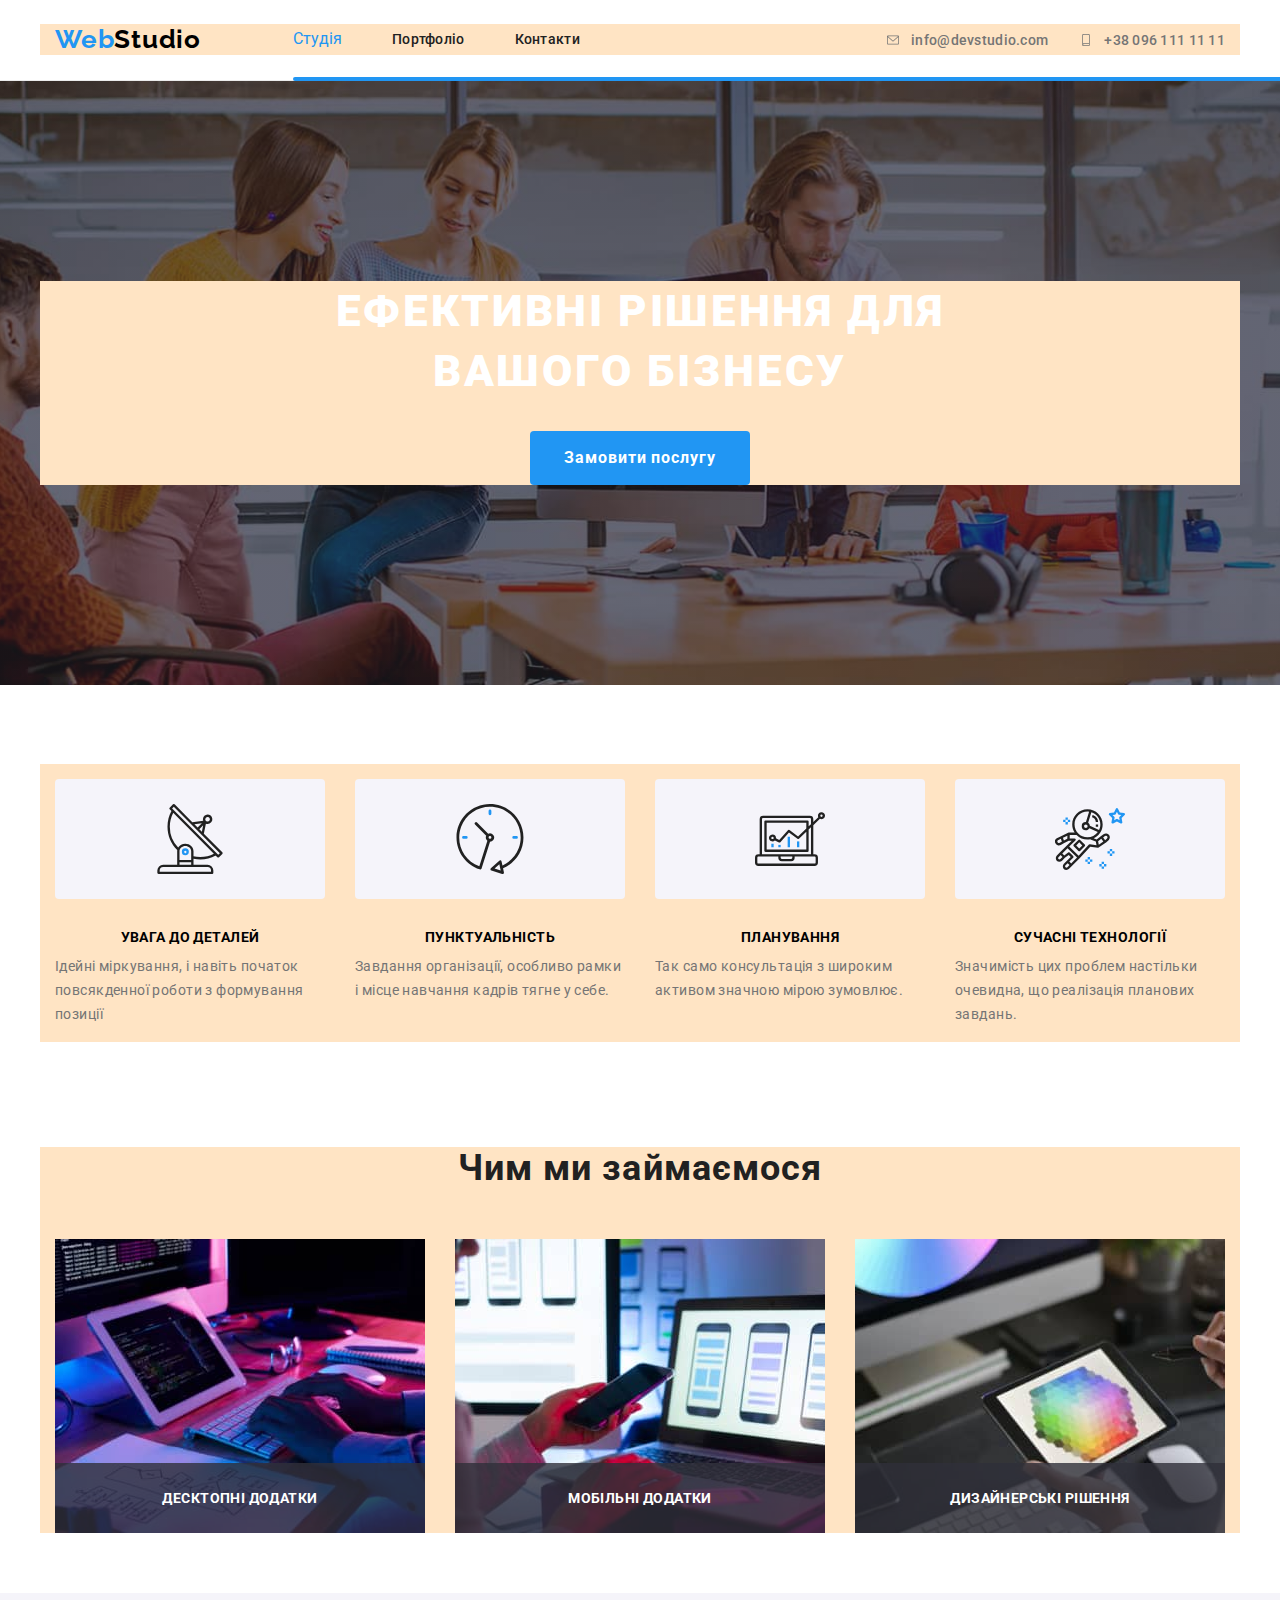
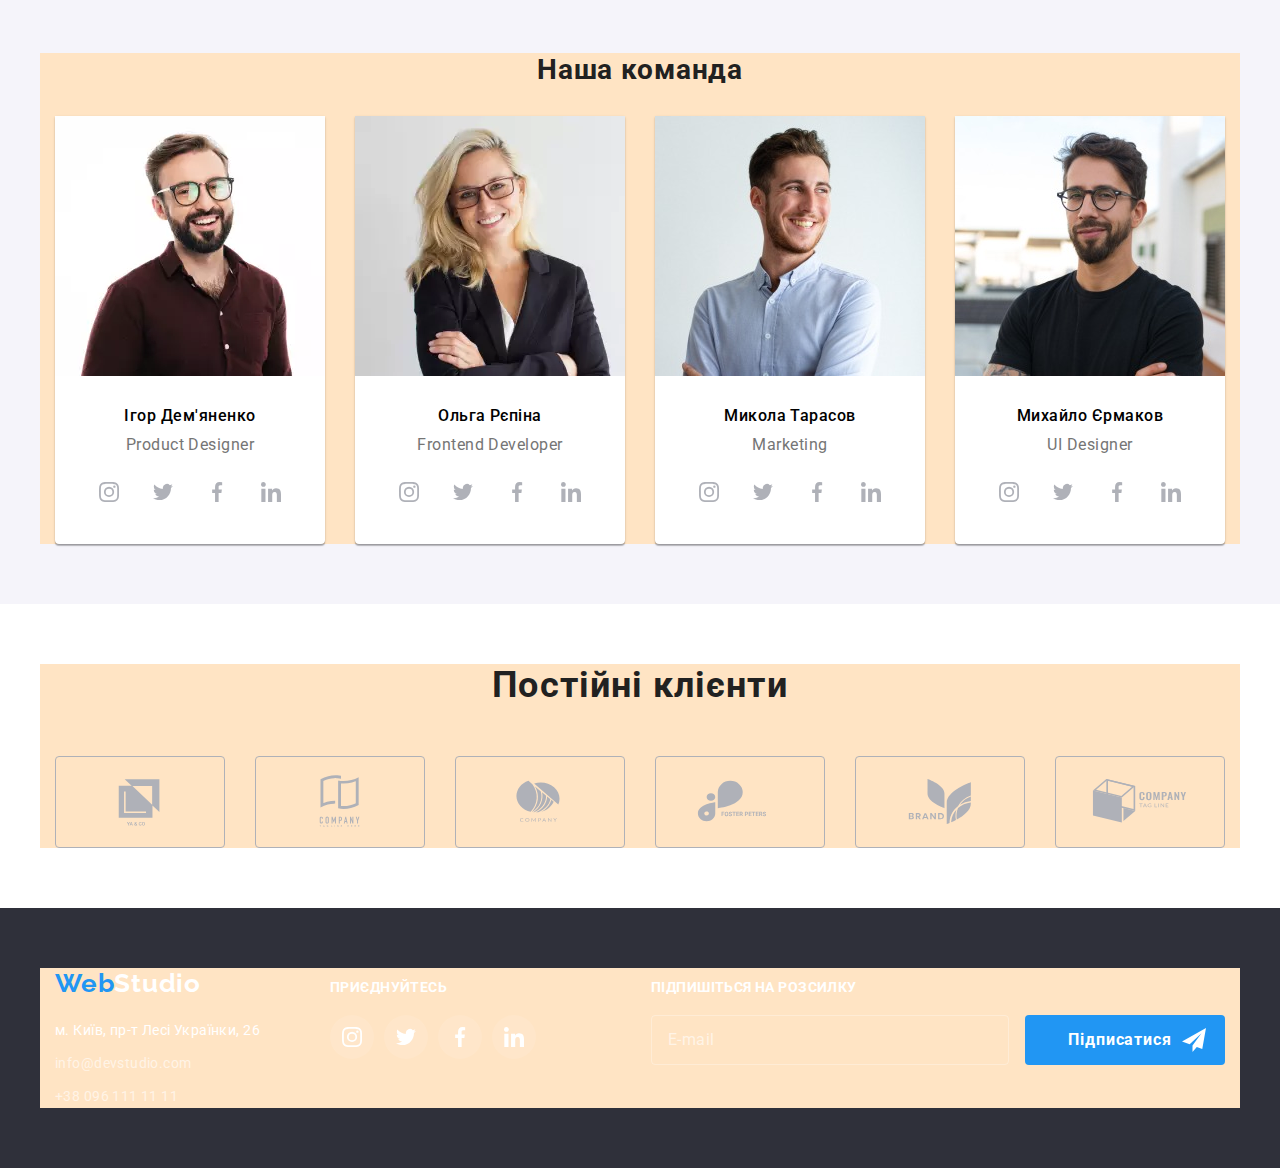
==== commit e5a2537e: "team is ready" ====
--- a/index.html
+++ b/index.html
@@ -154,7 +154,30 @@
             <div class="container">
                 <h2 class="team-label">Наша команда</h2>
                     <ul class="team-list">
-                        <li class="team-card"><img src="./images/index.photos/1-igor-product-designer.jpg" alt="ігор Дем'яненко - продакт дизайнер" width="270" class="image">
+                        <li class="team-card">
+                        <picture>
+                            <source srcset="./images/index.photos/team/1-igor-desktop-wp.webp 1x, ./images/index.photos/team/1-igor-desktop@2x-wp.webp 2x"
+                                media="(min-width:1200px)"
+                                type="image/webp">
+                            
+                            <source srcset="./images/index.photos/team/1-igor-desktop.jpg 1x, ./images/index.photos/team/1-igor-desktop@2x.jpg 2x"
+                                media="(min-width:1200px)">
+                            
+                            <source srcset="./images/index.photos/team/1-igor-tablet-wp.webp 1x, ./images/index.photos/team/1-igor-tablet@2x-wp.webp 2x"
+                                media="(min-width:768px)" 
+                                type="image/webp">
+                            <source srcset="./images/index.photos/team/1-igor-tablet.jpg 1x, ./images/index.photos/team/1-igor-tablet@2x.jpg 2x"
+                                media="(min-width:768px)">
+                            
+                            <source srcset="./images/index.photos/team/1-igor-mobile-wp.webp 1x, ./images/index.photos/team/1-igor-mobile@2x-wp.webp 2x"
+                                media="(max-width:767px)" 
+                                type="image/webp">
+                            <source srcset="./images/index.photos/team/1-igor-mobile.jpg 1x, ./images/index.photos/team/1-igor-mobile@2x.jpg 2x"
+                                media="(max-width:767px)">
+
+                            <img src="./images/index.photos/team/1-igor-mobile.jpg" alt="ігор Дем'яненко - продакт дизайнер" class="image">
+                        </picture>
+
                             <h3 class="team-member">Ігор Дем'яненко</h3>
                                 <p class="team-profession" lang="en">Product Designer</p>
                                 <ul class="social-flex">
@@ -184,8 +207,30 @@
                                     </li>
                                 </ul>
                         </li>
-                        <li class="team-card">            
-                            <img src="./images/index.photos/2-olha-frontend-developer.jpg" alt="ольга рєпіна - фронтенд девелопер" width="270" class="image">
+                        <li class="team-card"> 
+                        <picture>
+                            <source srcset="./images/index.photos/team/2-olha-desktop-wp.webp 1x, ./images/index.photos/team/2-olha-desktop@2x-wp.webp 2x"
+                                media="(min-width:1200px)"
+                                type="image/webp">
+                            
+                            <source srcset="./images/index.photos/team/2-olha-desktop.jpg 1x, ./images/index.photos/team/2-olha-desktop@2x.jpg 2x"
+                                media="(min-width:1200px)">
+                            
+                            <source srcset="./images/index.photos/team/2-olha-tablet-wp.webp 1x, ./images/index.photos/team/2-olha-tablet@2x-wp.webp 2x"
+                                media="(min-width:768px)" 
+                                type="image/webp">
+                            <source srcset="./images/index.photos/team/2-olha-tablet.jpg 1x, ./images/index.photos/team/2-olha-tablet@2x.jpg 2x"
+                                media="(min-width:768px)">
+                            
+                            <source srcset="./images/index.photos/team/2-olha-mobile-wp.webp 1x, ./images/index.photos/team/2-olha-mobile@2x-wp.webp 2x"
+                                media="(max-width:767px)" 
+                                type="image/webp">
+                            <source srcset="./images/index.photos/team/2-olha-mobile.jpg 1x, ./images/index.photos/team/2-olha-mobile@2x.jpg 2x"
+                                media="(max-width:767px)">
+
+                            <img src="./images/index.photos/team/2-olha-mobile.jpg" alt="ольга рєпіна - фронтенд девелопер" class="image">
+                        </picture>
+           
                                 <h3 class="team-member">Ольга Рєпіна</h3>
                                     <p class="team-profession" lang="en">Frontend Developer</p>
                                 <ul class="social-flex">
@@ -216,7 +261,28 @@
                                 </ul>
                         </li>
                         <li class="team-card">
-                            <img src="./images/index.photos/3-mykola-marketing.jpg" alt="микола тарасов - маркетинг" width="270" class="image">
+                            <picture>
+                                <source
+                                    srcset="./images/index.photos/team/3-mykola-desktop-wp.webp 1x, ./images/index.photos/team/3-mykola-desktop@2x-wp.webp 2x"
+                                    media="(min-width:1200px)" type="image/webp">
+                            
+                                <source srcset="./images/index.photos/team/3-mykola-desktop.jpg 1x, ./images/index.photos/team/3-mykola-desktop@2x.jpg 2x"
+                                    media="(min-width:1200px)">
+                            
+                                <source
+                                    srcset="./images/index.photos/team/3-mykola-tablet-wp.webp 1x, ./images/index.photos/team/3-mykola-tablet@2x-wp.webp 2x"
+                                    media="(min-width:768px)" type="image/webp">
+                                <source srcset="./images/index.photos/team/3-mykola-tablet.jpg 1x, ./images/index.photos/team/3-mykola-tablet@2x.jpg 2x"
+                                    media="(min-width:768px)">
+                            
+                                <source
+                                    srcset="./images/index.photos/team/3-mykola-mobile-wp.webp 1x, ./images/index.photos/team/3-mykola-mobile@2x-wp.webp 2x"
+                                    media="(max-width:767px)" type="image/webp">
+                                <source srcset="./images/index.photos/team/3-mykola-mobile.jpg 1x, ./images/index.photos/team/3-mykola-mobile@2x.jpg 2x"
+                                    media="(max-width:767px)">
+                            
+                                <img src="./images/index.photos/team/3-mykola-mobile.jpg" alt="микола тарасов - маркетинг" class="image">
+                            </picture>
                                 <h3 class="team-member">Микола Тарасов</h3>
                                     <p class="team-profession" lang="en">Marketing</p>
                                 <ul class="social-flex">
@@ -247,7 +313,29 @@
                                 </ul>
                         </li>
                         <li class="team-card">
-                            <img src="./images/index.photos/4-mykhailo-ui-designer.jpg" alt="михайло єрмаков - юай дизайнер" width="270" class="image">
+                            <picture>
+                                <source
+                                    srcset="./images/index.photos/team/4-mykhailo-desktop-wp.webp 1x, ./images/index.photos/team/4-mykhailo-desktop@2x-wp.webp 2x"
+                                    media="(min-width:1200px)" type="image/webp">
+                            
+                                <source
+                                    srcset="./images/index.photos/team/4-mykhailo-desktop.jpg 1x, ./images/index.photos/team/4-mykhailo-desktop@2x.jpg 2x"
+                                    media="(min-width:1200px)">
+                            
+                                <source
+                                    srcset="./images/index.photos/team/4-mykhailo-tablet-wp.webp 1x, ./images/index.photos/team/4-mykhailo-tablet@2x-wp.webp 2x"
+                                    media="(min-width:768px)" type="image/webp">
+                                <source srcset="./images/index.photos/team/4-mykhailo-tablet.jpg 1x, ./images/index.photos/team/4-mykhailo-tablet@2x.jpg 2x"
+                                    media="(min-width:768px)">
+                            
+                                <source
+                                    srcset="./images/index.photos/team/4-mykhailo-mobile-wp.webp 1x, ./images/index.photos/team/4-mykhailo-mobile@2x-wp.webp 2x"
+                                    media="(max-width:767px)" type="image/webp">
+                                <source srcset="./images/index.photos/team/4-mykhailo-mobile.jpg 1x, ./images/index.photos/team/4-mykhailo-mobile@2x.jpg 2x"
+                                    media="(max-width:767px)">
+                            
+                                <img src="./images/index.photos/team/4-mykhailo-mobile.jpg" alt="михайло єрмаков - юай дизайнер" class="image">
+                            </picture>
                                 <h3 class="team-member">Михайло Єрмаков</h3>
                                     <p class="team-profession" lang="en">UI Designer</p>
                                 <ul class="social-flex">
--- a/css/main.min.css
+++ b/css/main.min.css
@@ -1 +1 @@
-:root{--main-text-color: #757575;--title-text-color: #212121;--second-text-color: #ffffff;--accent-color: #2196F3;--bcg-color: #FFFFFF;--bcgsecond-color: #F5F4FA;--bcgthird: #2F303A;--icon-color: #AFB1B8;--btn-bg-coor: #188CE8}.works-details,.logos-bg,.titles__icons-bg,.sendout-subscription,.footer-social-link,.social-link,.social-flex,.modal-form-checkbox,.close-button{display:flex;justify-content:center;align-items:center}a{text-decoration:none}img{display:block;max-width:100%;height:auto}h1,h2,h3,p{margin-top:0;margin-bottom:0}ul{list-style:none;padding-left:0;margin-top:0;margin-bottom:0}body{font-family:"Roboto",sans-serif;text-decoration:none}.container{width:100%;padding-left:15px;padding-right:15px}@media screen and (min-width: 480px){.container{width:480px;background-color:#deb887;margin-left:auto;margin-right:auto}}@media screen and (min-width: 768px){.container{width:768px;background-color:#adff2f}}@media screen and (min-width: 1200px){.container{width:1200px;background-color:bisque}}.section{padding-top:60px;padding-bottom:60px;margin-left:auto;margin-right:auto}.logo{font-family:"Raleway";font-weight:700;font-size:24px;line-height:1.1666666667;letter-spacing:.03em;text-decoration:none;transition:color 250ms cubic-bezier(0.4, 0, 0.2, 1)}.logo:hover,.logo:focus{color:var(--accent-color)}@media screen and (min-width: 768px){.logo{font-weight:700;font-size:26px;line-height:1.1923076923;letter-spacing:.03em}}.menu{display:none}.email-phone{display:none}.main-header{position:relative;padding-top:16px;padding-bottom:16px;margin-left:auto;margin-right:auto}.header-nav{position:relative;display:flex;justify-content:space-between;align-items:center}@media screen and (min-width: 768px){.main-header{padding-top:26px;padding-bottom:26px}.navigation__logo{margin-right:87px}.menu{display:flex;justify-content:center;column-gap:50px}.menu__link{font-weight:500;font-size:14px;line-height:1.1428571429;letter-spacing:.02em;color:var(--title-text-color);transition:color 250ms cubic-bezier(0.4, 0, 0.2, 1)}.menu__link:hover,.menu__link:focus{color:var(--accent-color)}.menu .menu__link_current{color:var(--accent-color)}.menu .menu__link_current::after{content:"";position:absolute;display:block;margin-left:auto;margin-right:auto;margin-top:28px;width:100%;height:4px;border-radius:2px;background-color:var(--accent-color)}}@media screen and (min-width: 1200px){.main-header{padding-top:24px;padding-bottom:25px;border-bottom:1px solid #ececec}.navigation__logo{margin-right:92px}}.email-phone{display:none}@media screen and (min-width: 768px){.email-phone-flex{display:flex;justify-content:space-between;align-content:center;margin-left:auto}.email-phone{display:block;margin-left:auto;padding-left:auto}.email-phone .email-phone__link{color:var(--main-text-color);font-weight:500;font-size:12px;line-height:1.1666666667;letter-spacing:.02em;transition:color 250ms cubic-bezier(0.4, 0, 0.2, 1)}.email-phone__icon{fill:var(--main-text-color);transition:fill 250ms cubic-bezier(0.4, 0, 0.2, 1)}.email-phone__link{display:flex;justify-content:center;align-items:center;gap:10px}.email-phone .email-phone__link:hover,.email-phone .email-phone__link:focus{color:var(--accent-color)}.email-phone__link:hover .email-phone__icon,.email-phone__link:focus .email-phone__icon{fill:var(--accent-color)}}@media screen and (min-width: 1200px){.email-phone .email-phone__link{font-weight:500;font-size:14px;line-height:1.1428571429;letter-spacing:.02em}.email-phone{display:flex;gap:30px;margin-left:auto;padding-left:auto}}.mobile-menu-btn{display:inline-flex;padding:0;margin:0;border:none;background-color:rgba(0,0,0,0);line-height:0;transition:cursor 250ms cubic-bezier(0.4, 0, 0.2, 1),fill 250ms cubic-bezier(0.4, 0, 0.2, 1)}.mobile-menu-btn:hover,.mobile-menu-btn:focus{cursor:pointer;fill:var(--accent-color)}.close-menu-btn{position:absolute;top:10px;right:15px;padding:0;margin:0;border:none;background-color:rgba(0,0,0,0);line-height:0;transition:cursor 250ms cubic-bezier(0.4, 0, 0.2, 1),fill 250ms cubic-bezier(0.4, 0, 0.2, 1)}.mobile-menu-window{position:fixed;top:0;left:0;z-index:100;height:100%;background-color:teal;opacity:0;visibility:hidden;pointer-events:none}.mobile-menu-window.is-open{opacity:1;visibility:visible;pointer-events:auto}.mobile-menu-container{position:relative;padding-top:48px;padding-bottom:48px;padding-left:40px;height:100vh;display:flex;flex-direction:column}.mobile-menu__labels:not(:last-child){margin-bottom:32px}.mobile-menu__link{font-weight:500;font-size:40px;line-height:1.175;letter-spacing:.02em;color:var(--title-text-color);transition:color 250ms cubic-bezier(0.4, 0, 0.2, 1)}.mobile-menu__link:hover,.mobile-menu__link:focus{color:var(--accent-color)}.phone-email{margin-top:auto}.phone-email__contacts:not(:last-child){margin-bottom:32px}.phone-email__phone{font-weight:500;font-size:34px;line-height:1.1764705882;letter-spacing:.02em;color:var(--accent-color)}.phone-email__email{font-weight:500;font-size:24px;line-height:1.1666666667;letter-spacing:.02em;color:var(--main-text-color)}.socials-labels{display:flex;justify-content:space-between;align-items:center;gap:20px;margin-top:auto}.socials-labels__link{font-weight:500;font-size:18px;line-height:1.2222222222;letter-spacing:.02em;color:var(--accent-color)}.socials-labels__link::after{content:"";border:1px solid rgba(33,33,33,.2);transform:rotate(90deg);margin-left:10px}@media screen and (min-width: 768px){.mobile-menu-btn{display:none}}.modal-button{display:block;padding:10px 24px;border-radius:4px;margin-left:auto;margin-right:auto;min-width:200px;font-weight:700;font-size:16px;line-height:1.875;letter-spacing:.06em;color:#fff;border-color:rgba(0,0,0,0);background-color:var(--accent-color);cursor:pointer;transition:background-color 250ms cubic-bezier(0.4, 0, 0.2, 1),color 250ms cubic-bezier(0.4, 0, 0.2, 1)}.modal-button:hover{background-color:var(--btn-bg-coor);color:var(--second-text-color)}@media screen and (min-width: 1200px){.modal-button{padding:10px 32px;min-width:216px}}.backdrop{position:fixed;top:0;left:0;width:100%;height:100%;background-color:rgba(0,0,0,.2);transition:opacity 250ms cubic-bezier(0.4, 0, 0.2, 1),visibility 250ms cubic-bezier(0.4, 0, 0.2, 1)}.backdrop.is-hidden{visibility:hidden;opacity:0;pointer-events:none}.modal.is-hidden{transform:translate(-50%, -50%)}.modal{padding:40px;position:absolute;top:50%;left:50%;width:528px;height:581px;transform:translate(-50%, -50%);background-color:var(--bcg-color)}.close-button{position:absolute;top:8px;right:8px;width:30px;height:30px;padding:0;border:1px solid rgba(0,0,0,.1);border-radius:50%;background-color:rgba(0,0,0,0);transition:cursor 250ms cubic-bezier(0.4, 0, 0.2, 1)}.close-button:hover,.close-button:focus{cursor:pointer}.modal-form{display:flex;flex-direction:column}.modal-form-name{margin-bottom:12px;font-weight:700;font-size:20px;line-height:1.15;letter-spacing:.03em;text-align:center}.modal-field-name{display:block;margin-bottom:4px;font-weight:400;font-size:12px;line-height:1.1716666667;letter-spacing:.01em;color:var(--main-text-color)}.modal-form-field{margin-bottom:10px}.modal-input-positionning{position:relative;display:block}.modal-form-input{width:100%;height:40px;padding-left:42px;border:1px solid rgba(33,33,33,.2);border-radius:4px;outline:none;cursor:pointer;transition:border 250ms cubic-bezier(0.4, 0, 0.2, 1)}.modal-form-input:focus{border-color:var(--accent-color)}.modal-field-icon{position:absolute;top:50%;left:12px;transform:translateY(-50%);fill:var(--title-text-color);transition:fill 250ms cubic-bezier(0.4, 0, 0.2, 1)}.modal-form-input:focus+.modal-field-icon{fill:var(--accent-color)}.modal-field-comment{margin-bottom:20px}.modal-form-comment{display:block;width:100%;height:120px;resize:none;border:1px solid rgba(33,33,33,.2);border-radius:4px;outline:none;cursor:pointer;padding:12px 16px;transition:border 250ms cubic-bezier(0.4, 0, 0.2, 1)}.modal-form-comment:focus{border-color:var(--accent-color)}.modal-form-comment::placeholder{font-weight:400;font-size:12px;line-height:1.1666666667;letter-spacing:.01em;color:rgba(117,117,117,.5)}.icon-checkbox{width:16px;height:15px;border:1px solid;margin-right:7px;border-color:var(--title-text-color);border-radius:2px;cursor:pointer;transition:background-color 250ms cubic-bezier(0.4, 0, 0.2, 1),border-color 250ms cubic-bezier(0.4, 0, 0.2, 1)}.icon-checkbox-visibility{display:none;fill:var(--bcg-color)}.modal-checkbox:checked+.icon-checkbox .icon-checkbox-visibility{display:block}.modal-checkbox{position:absolute;appearance:none}.modal-checkbox:checked+.icon-checkbox{background-color:var(--accent-color);border-color:rgba(0,0,0,0)}.modal-form-checkbox{margin-bottom:30px}.modal-policy-text{font-weight:400;font-size:14px;line-height:1.7142857143;letter-spacing:.03em;color:var(--main-text-color)}.policy-link-color{color:var(--accent-color);text-decoration-line:underline}.modal-send-button{min-width:200px;min-height:50px;margin-left:auto;margin-right:auto;padding:10px 52px;border:1px solid rgba(0,0,0,0);border-radius:4px;background-color:var(--btn-bg-coor);color:var(--second-text-color);cursor:pointer;font-weight:700;font-size:16px;line-height:1.875;letter-spacing:.06em;text-align:center;transition:box-shadow 250ms cubic-bezier(0.4, 0, 0.2, 1)}.modal-send-button:focus,.modal-send-button:hover{box-shadow:0px 4px 4px rgba(0,0,0,.15);outline:none}.social-flex{gap:10px;padding-bottom:30px}.social-item{fill:var(--icon-color);transition:fill 250ms cubic-bezier(0.4, 0, 0.2, 1)}.social-link:hover .social-item,.social-link:focus .social-item{fill:var(--bcg-color)}.social-link{width:44px;height:44px;border-radius:50%;background-color:var(--bcg-color);transition:background-color 250ms cubic-bezier(0.4, 0, 0.2, 1)}.social-link:hover,.social-link:focus{background-color:var(--accent-color)}footer{background-color:var(--bcgthird);padding-top:60px;padding-bottom:60px;margin-right:auto}footer .logo{display:block;margin-bottom:20px;margin-right:0;font-family:"Raleway";font-weight:700;font-size:26px;line-height:1.1738461538;letter-spacing:.03em}.footer-split{display:flex;justify-content:space-between;align-items:baseline}.adresses{font-weight:400;font-size:14px;line-height:1.7142857143;letter-spacing:.03em;font-style:normal}.contacts-list:not(:last-child){margin-bottom:9px}.post-address{color:var(--second-text-color);transition:color 250ms cubic-bezier(0.4, 0, 0.2, 1)}.post-address:hover,.post-address:focus{color:#2196f3}.contacts-footer{color:rgba(255,255,255,.6);transition:color 250ms cubic-bezier(0.4, 0, 0.2, 1)}.contacts-footer:hover,.contacts-footer:focus{color:var(--accent-color)}.footer-social-cta{margin-bottom:20px;font-weight:700;font-size:14px;line-height:1.1428571429;letter-spacing:.03em;text-transform:uppercase;color:var(--second-text-color)}.footer-middle{margin-left:70px;margin-right:auto}.footer-socials{display:flex;justify-content:space-between;align-items:center;gap:10px}.footer-social-link{width:44px;height:44px;border-radius:50%;background-color:rgba(255,255,255,.1);transition:background-color 250ms cubic-bezier(0.4, 0, 0.2, 1)}.footer-social-link:hover,.footer-social-link:focus{background-color:var(--accent-color)}.footer-social-item{fill:var(--second-text-color);transition:fill 250ms cubic-bezier(0.4, 0, 0.2, 1)}.footer-social-link .footer-social-item:hover,.footer-social-link .footer-social-item:focus{fill:var(--bcg-color)}.footer-right{margin-right:0;margin-left:93px}.footer-right-label{margin-bottom:20px;font-weight:700;font-size:14px;line-height:1.1428571429;letter-spacing:.03em;text-transform:uppercase;color:var(--second-text-color)}.sendout-subscription{min-width:570px;min-height:86px}.subscription-label{margin-right:12px}.email-input{width:358px;height:50px;padding-left:16px;border:1px solid rgba(255,255,255,.3);border-radius:4px;background-color:rgba(0,0,0,0);color:var(--second-text-color)}.email-input::placeholder{font-weight:400;font-size:16px;line-height:1.25;letter-spacing:.03em;color:rgba(255,255,255,.6)}.subscription-button{position:relative;min-width:200px;min-height:50px;margin-left:auto;margin-right:auto;border-radius:4px;font-weight:700;font-size:16px;line-height:1.875;letter-spacing:.06em;text-align:center;color:#fff;background-color:var(--accent-color);cursor:pointer;border-color:rgba(0,0,0,0);transition:cursor 250ms cubic-bezier(0.4, 0, 0.2, 1),background-color 250ms cubic-bezier(0.4, 0, 0.2, 1)}.subscription-button:hover,.subscription-button:focus{background-color:var(--btn-bg-coor)}.subscription-text{margin-right:10px}.subscription-button-icon{position:absolute;top:50%;left:auto;width:24px;height:24px;transform:translateY(-50%);padding:0}.hero{padding-top:118px;padding-bottom:118px}.hero__overlay{width:100%;margin-left:auto;margin-right:auto;background-color:#c4c4c4;background-image:linear-gradient(rgba(47, 48, 58, 0.4), rgba(47, 48, 58, 0.4)),url(../images/index.photos/hero-bcg-mobile.jpg);background-position:center;background-repeat:no-repeat;background-size:cover}.hero__text{width:80%;margin:0 auto 30px;font-weight:900;font-size:26px;line-height:1.6153846154;letter-spacing:.06em;text-transform:uppercase;text-align:center;color:var(--second-text-color)}@media screen and (min-device-pixel-ratio: 2)and (max-width: 767px),screen and (min-resolution: 192dpi)and (max-width: 767px),screen and (min-resolution: 2dppx)and (max-width: 767px){.hero__overlay{background-image:linear-gradient(rgba(47, 48, 58, 0.4), rgba(47, 48, 58, 0.4)),url(../images/index.photos/hero-bcg-mobile@2x.jpg)}}@media screen and (min-width: 768px){.hero__overlay{background-image:linear-gradient(rgba(47, 48, 58, 0.4), rgba(47, 48, 58, 0.4)),url(../images/index.photos/hero-bcg-tablet.jpg)}}@media screen and (min-device-pixel-ratio: 2)and (min-width: 768px),screen and (min-resolution: 192dpi)and (min-width: 768px),screen and (min-resolution: 2dppx)and (min-width: 768px){.hero__overlay{background-image:linear-gradient(rgba(47, 48, 58, 0.4), rgba(47, 48, 58, 0.4)),url(../images/index.photos/hero-bcg-tablet@2x.jpg)}}@media screen and (min-width: 1200px){.hero{padding-top:200px;padding-bottom:200px}.hero__overlay{max-width:1600px;background-image:linear-gradient(rgba(47, 48, 58, 0.4), rgba(47, 48, 58, 0.4)),url(../images/index.photos/hero-bcg-desktop.jpg)}.hero__text{width:60%;font-weight:900;font-size:44px;line-height:1.3636363636;letter-spacing:.06em}}@media screen and (min-device-pixel-ratio: 2)and (min-width: 1200px),screen and (min-resolution: 192dpi)and (min-width: 1200px),screen and (min-resolution: 2dppx)and (min-width: 1200px){.hero__overlay{background-image:linear-gradient(rgba(47, 48, 58, 0.4), rgba(47, 48, 58, 0.4)),url(../images/index.photos/hero-bcg-desktop@2x.jpg)}}.titles__list{margin:auto;margin-left:auto}@media screen and (max-width: 767px){.titles__list:not(:last-child){margin-bottom:30px}}.titles__label{margin-bottom:10px;font-weight:700;font-size:14px;line-height:1.1428571429;letter-spacing:.03em;text-transform:uppercase;color:var(--headlines-title)}.titles__text{margin-left:auto;margin-right:auto;color:var(--main-text-color);font-size:14px;line-height:1.71;letter-spacing:.03em}.titles__icons-bg{min-width:450px;height:120px;margin-bottom:30px;background-color:var(--bcgsecond-color);border-radius:4px}.titles__label{margin-bottom:10px;font-weight:700;font-size:14px;line-height:1.1428571429;letter-spacing:.03em;text-transform:uppercase;color:var(--headlines-title);text-align:center}@media screen and (min-width: 768px){.titles{display:flex;flex-wrap:wrap;margin:-15px}.titles__list{flex-basis:calc((100% - 60px)/2);margin:15px}.titles__icons-bg{min-width:354px}}@media screen and (min-width: 1200px){.titles__list{flex-basis:calc((100% - 120px)/4);margin:15px}.titles__icons-bg{min-width:270px}.special{padding-top:94px}}@media screen and (min-width: 1200px){.skills{margin-bottom:50px;font-weight:700;font-size:36px;line-height:1.17;text-align:center;letter-spacing:.03em;color:var(--title-text-color)}.images{display:flex;justify-content:space-between;column-gap:30px}.skills-list{position:relative}.skills-label{position:absolute;display:flex;justify-content:center;align-items:center;width:100%;height:70px;bottom:0;font-weight:700;font-size:14px;line-height:1.1428571429;letter-spacing:.03em;text-align:center;text-transform:uppercase;color:var(--second-text-color);background-color:rgba(47,48,58,.8)}}@media screen and (max-width: 1199px){.main-skills{display:none}}.team{background-color:var(--bcgsecond-color)}.team-label{margin-bottom:50px;font-weight:700;font-size:36px;line-height:1.1666666667;letter-spacing:.03em;text-align:center;color:var(--title-text-color)}.team-card{width:100%;border:1px;border-radius:0 0 4px 4px;background-color:var(--bcg-color);box-shadow:0px 1px 3px rgba(0,0,0,.12),0px 1px 1px rgba(0,0,0,.14),0px 2px 1px rgba(0,0,0,.2)}.team-member{padding-top:30px;margin-bottom:10px;font-weight:500;font-size:16px;line-height:1.1875;letter-spacing:.03em;text-align:center;color:var(--headlines-title)}.team-profession{margin-bottom:16px;font-weight:400;font-size:16px;line-height:1.1875;letter-spacing:.03em;color:var(--main-text-color)}.clients-label{margin-bottom:50px;font-weight:700;font-size:36px;line-height:1.1666666667;letter-spacing:.03em;text-align:center;letter-spacing:.03em;color:var(--title-text-color)}.clients-logos{display:flex;justify-content:space-between;margin-right:auto;margin-left:auto;column-gap:30px}.logos-bg{width:170px;height:92px;border:1px solid var(--icon-color);border-radius:4px;transition:border-color 250ms cubic-bezier(0.4, 0, 0.2, 1)}.logos-bg:hover,.logos-bg:focus{border-color:var(--accent-color)}.logo-item{fill:var(--icon-color);transition:fill 250ms cubic-bezier(0.4, 0, 0.2, 1)}.logos-bg:hover .logo-item,.logos-bg:focus .logo-item{fill:var(--accent-color)}.portfolio-page .filters{background-color:var(--bcgsecond-color)}.filters-item{display:flex;justify-content:center;margin-bottom:50px;column-gap:8px}.filter-button{padding:6px 22px;border-radius:4px;min-width:73px;border-color:rgba(0,0,0,0);font-family:inherit;font-weight:500;font-size:16px;line-height:1.625;letter-spacing:.03em;text-align:center;color:var(--title-text-color);cursor:pointer;transition:color 250ms cubic-bezier(0.4, 0, 0.2, 1),background-color 250ms cubic-bezier(0.4, 0, 0.2, 1),box-shadow 250ms cubic-bezier(0.4, 0, 0.2, 1)}.filter-button:hover,.filter-button:focus{color:var(--second-text-color);background-color:var(--accent-color);box-shadow:0px 3px 1px rgba(0,0,0,.1),0px 1px 2px rgba(0,0,0,.08),0px 2px 2px rgba(0,0,0,.12)}.filters-item .current{color:var(--second-text-color);background-color:var(--accent-color)}.works-list{display:flex;flex-basis:33.3333333333%;gap:30px;flex-wrap:wrap}.img-subscription{padding:20px 24px;border-right:1px solid #eee;border-bottom:1px solid #eee;border-left:1px solid #eee}.work-description{font-weight:500;font-size:16px;line-height:1.875;letter-spacing:.03em;color:var(--main-text-color)}.work-title{margin-bottom:4px;font-weight:700;font-size:18px;line-height:2;letter-spacing:.06em;color:var(--title-text-color)}.works-link{display:block;transition:box-shadow 250ms cubic-bezier(0.4, 0, 0.2, 1)}.works-link:hover,.works-link:focus{box-shadow:0px 1px 1px rgba(0,0,0,.12),0px 4px 4px rgba(0,0,0,.06),1px 4px 6px rgba(0,0,0,.16)}.works-details{position:relative;overflow:hidden}.works-overlay{position:absolute;top:0;left:0;display:block;width:100%;height:100%;padding:63px 24px;font-weight:400;font-size:18px;line-height:1.5555555556;letter-spacing:.03em;color:var(--second-text-color);background-color:rgba(33,150,243,.9);transform:translateY(101%);overflow:auto;transition:transform 250ms cubic-bezier(0.4, 0, 0.2, 1)}.works-link:hover .works-overlay,.works-link:focus .works-overlay{transform:translateY(0)}/*# sourceMappingURL=main.min.css.map */+:root{--main-text-color: #757575;--title-text-color: #212121;--second-text-color: #ffffff;--accent-color: #2196F3;--bcg-color: #FFFFFF;--bcgsecond-color: #F5F4FA;--bcgthird: #2F303A;--icon-color: #AFB1B8;--btn-bg-coor: #188CE8}.works-details,.logos-bg,.titles__icons-bg,.sendout-subscription,.footer-social-link,.social-link,.social-flex,.modal-form-checkbox,.close-button{display:flex;justify-content:center;align-items:center}a{text-decoration:none}img{display:block;max-width:100%;height:auto}h1,h2,h3,p{margin-top:0;margin-bottom:0}ul{list-style:none;padding-left:0;margin-top:0;margin-bottom:0}body{font-family:"Roboto",sans-serif;text-decoration:none}.container{width:100%;padding-left:15px;padding-right:15px}@media screen and (min-width: 480px){.container{width:480px;background-color:#deb887;margin-left:auto;margin-right:auto}}@media screen and (min-width: 768px){.container{width:768px;background-color:#adff2f}}@media screen and (min-width: 1200px){.container{width:1200px;background-color:bisque}}.section{padding-top:60px;padding-bottom:60px;margin-left:auto;margin-right:auto}.logo{font-family:"Raleway";font-weight:700;font-size:24px;line-height:1.1666666667;letter-spacing:.03em;text-decoration:none;transition:color 250ms cubic-bezier(0.4, 0, 0.2, 1)}.logo:hover,.logo:focus{color:var(--accent-color)}@media screen and (min-width: 768px){.logo{font-weight:700;font-size:26px;line-height:1.1923076923;letter-spacing:.03em}}.menu{display:none}.email-phone{display:none}.main-header{position:relative;padding-top:16px;padding-bottom:16px;margin-left:auto;margin-right:auto}.header-nav{position:relative;display:flex;justify-content:space-between;align-items:center}@media screen and (min-width: 768px){.main-header{padding-top:26px;padding-bottom:26px}.navigation__logo{margin-right:87px}.menu{display:flex;justify-content:center;column-gap:50px}.menu__link{font-weight:500;font-size:14px;line-height:1.1428571429;letter-spacing:.02em;color:var(--title-text-color);transition:color 250ms cubic-bezier(0.4, 0, 0.2, 1)}.menu__link:hover,.menu__link:focus{color:var(--accent-color)}.menu .menu__link_current{color:var(--accent-color)}.menu .menu__link_current::after{content:"";position:absolute;display:block;margin-left:auto;margin-right:auto;margin-top:28px;width:100%;height:4px;border-radius:2px;background-color:var(--accent-color)}}@media screen and (min-width: 1200px){.main-header{padding-top:24px;padding-bottom:25px;border-bottom:1px solid #ececec}.navigation__logo{margin-right:92px}}.email-phone{display:none}@media screen and (min-width: 768px){.email-phone-flex{display:flex;justify-content:space-between;align-content:center;margin-left:auto}.email-phone{display:block;margin-left:auto;padding-left:auto}.email-phone .email-phone__link{color:var(--main-text-color);font-weight:500;font-size:12px;line-height:1.1666666667;letter-spacing:.02em;transition:color 250ms cubic-bezier(0.4, 0, 0.2, 1)}.email-phone__icon{fill:var(--main-text-color);transition:fill 250ms cubic-bezier(0.4, 0, 0.2, 1)}.email-phone__link{display:flex;justify-content:center;align-items:center;gap:10px}.email-phone .email-phone__link:hover,.email-phone .email-phone__link:focus{color:var(--accent-color)}.email-phone__link:hover .email-phone__icon,.email-phone__link:focus .email-phone__icon{fill:var(--accent-color)}}@media screen and (min-width: 1200px){.email-phone .email-phone__link{font-weight:500;font-size:14px;line-height:1.1428571429;letter-spacing:.02em}.email-phone{display:flex;gap:30px;margin-left:auto;padding-left:auto}}.mobile-menu-btn{display:inline-flex;padding:0;margin:0;border:none;background-color:rgba(0,0,0,0);line-height:0;transition:cursor 250ms cubic-bezier(0.4, 0, 0.2, 1),fill 250ms cubic-bezier(0.4, 0, 0.2, 1)}.mobile-menu-btn:hover,.mobile-menu-btn:focus{cursor:pointer;fill:var(--accent-color)}.close-menu-btn{position:absolute;top:10px;right:15px;padding:0;margin:0;border:none;background-color:rgba(0,0,0,0);line-height:0;transition:cursor 250ms cubic-bezier(0.4, 0, 0.2, 1),fill 250ms cubic-bezier(0.4, 0, 0.2, 1)}.close-menu-btn:hover,.close-menu-btn:focus{fill:var(--accent-color);cursor:pointer}.mobile-menu-window{position:fixed;top:0;left:0;z-index:100;height:100%;background-color:teal;opacity:0;visibility:hidden;pointer-events:none;transition:opacity 250ms cubic-bezier(0.4, 0, 0.2, 1),visibility 250ms cubic-bezier(0.4, 0, 0.2, 1)}.mobile-menu-window.is-open{opacity:1;visibility:visible;pointer-events:auto}.mobile-menu-container{position:relative;padding-top:48px;padding-bottom:48px;padding-left:40px;height:100vh;display:flex;flex-direction:column}.mobile-menu__labels:not(:last-child){margin-bottom:32px}.mobile-menu__link{font-weight:500;font-size:40px;line-height:1.175;letter-spacing:.02em;color:var(--title-text-color);transition:color 250ms cubic-bezier(0.4, 0, 0.2, 1)}.mobile-menu__link:hover,.mobile-menu__link:focus{color:var(--accent-color)}.phone-email{margin-top:auto}.phone-email__contacts:not(:last-child){margin-bottom:32px}.phone-email__phone{font-weight:500;font-size:34px;line-height:1.1764705882;letter-spacing:.02em;color:var(--accent-color)}.phone-email__email{font-weight:500;font-size:24px;line-height:1.1666666667;letter-spacing:.02em;color:var(--main-text-color)}.socials-labels{display:flex;justify-content:space-between;align-items:center;gap:20px;margin-top:auto}.socials-labels__link{font-weight:500;font-size:18px;line-height:1.2222222222;letter-spacing:.02em;color:var(--accent-color)}.socials-labels__link::after{content:"";border:1px solid rgba(33,33,33,.2);transform:rotate(90deg);margin-left:10px}@media screen and (min-width: 768px){.mobile-menu-btn{display:none}}.modal-button{display:block;padding:10px 24px;border-radius:4px;margin-left:auto;margin-right:auto;min-width:200px;font-weight:700;font-size:16px;line-height:1.875;letter-spacing:.06em;color:#fff;border-color:rgba(0,0,0,0);background-color:var(--accent-color);cursor:pointer;transition:background-color 250ms cubic-bezier(0.4, 0, 0.2, 1),color 250ms cubic-bezier(0.4, 0, 0.2, 1)}.modal-button:hover{background-color:var(--btn-bg-coor);color:var(--second-text-color)}@media screen and (min-width: 1200px){.modal-button{padding:10px 32px;min-width:216px}}.backdrop{position:fixed;top:0;left:0;width:100%;height:100%;background-color:rgba(0,0,0,.2);transition:opacity 250ms cubic-bezier(0.4, 0, 0.2, 1),visibility 250ms cubic-bezier(0.4, 0, 0.2, 1)}.backdrop.is-hidden{visibility:hidden;opacity:0;pointer-events:none}.modal.is-hidden{transform:translate(-50%, -50%)}.modal{padding:40px;position:absolute;top:50%;left:50%;width:528px;height:581px;transform:translate(-50%, -50%);background-color:var(--bcg-color)}.close-button{position:absolute;top:8px;right:8px;width:30px;height:30px;padding:0;border:1px solid rgba(0,0,0,.1);border-radius:50%;background-color:rgba(0,0,0,0);transition:cursor 250ms cubic-bezier(0.4, 0, 0.2, 1)}.close-button:hover,.close-button:focus{cursor:pointer}.modal-form{display:flex;flex-direction:column}.modal-form-name{margin-bottom:12px;font-weight:700;font-size:20px;line-height:1.15;letter-spacing:.03em;text-align:center}.modal-field-name{display:block;margin-bottom:4px;font-weight:400;font-size:12px;line-height:1.1716666667;letter-spacing:.01em;color:var(--main-text-color)}.modal-form-field{margin-bottom:10px}.modal-input-positionning{position:relative;display:block}.modal-form-input{width:100%;height:40px;padding-left:42px;border:1px solid rgba(33,33,33,.2);border-radius:4px;outline:none;cursor:pointer;transition:border 250ms cubic-bezier(0.4, 0, 0.2, 1)}.modal-form-input:focus{border-color:var(--accent-color)}.modal-field-icon{position:absolute;top:50%;left:12px;transform:translateY(-50%);fill:var(--title-text-color);transition:fill 250ms cubic-bezier(0.4, 0, 0.2, 1)}.modal-form-input:focus+.modal-field-icon{fill:var(--accent-color)}.modal-field-comment{margin-bottom:20px}.modal-form-comment{display:block;width:100%;height:120px;resize:none;border:1px solid rgba(33,33,33,.2);border-radius:4px;outline:none;cursor:pointer;padding:12px 16px;transition:border 250ms cubic-bezier(0.4, 0, 0.2, 1)}.modal-form-comment:focus{border-color:var(--accent-color)}.modal-form-comment::placeholder{font-weight:400;font-size:12px;line-height:1.1666666667;letter-spacing:.01em;color:rgba(117,117,117,.5)}.icon-checkbox{width:16px;height:15px;border:1px solid;margin-right:7px;border-color:var(--title-text-color);border-radius:2px;cursor:pointer;transition:background-color 250ms cubic-bezier(0.4, 0, 0.2, 1),border-color 250ms cubic-bezier(0.4, 0, 0.2, 1)}.icon-checkbox-visibility{display:none;fill:var(--bcg-color)}.modal-checkbox:checked+.icon-checkbox .icon-checkbox-visibility{display:block}.modal-checkbox{position:absolute;appearance:none}.modal-checkbox:checked+.icon-checkbox{background-color:var(--accent-color);border-color:rgba(0,0,0,0)}.modal-form-checkbox{margin-bottom:30px}.modal-policy-text{font-weight:400;font-size:14px;line-height:1.7142857143;letter-spacing:.03em;color:var(--main-text-color)}.policy-link-color{color:var(--accent-color);text-decoration-line:underline}.modal-send-button{min-width:200px;min-height:50px;margin-left:auto;margin-right:auto;padding:10px 52px;border:1px solid rgba(0,0,0,0);border-radius:4px;background-color:var(--btn-bg-coor);color:var(--second-text-color);cursor:pointer;font-weight:700;font-size:16px;line-height:1.875;letter-spacing:.06em;text-align:center;transition:box-shadow 250ms cubic-bezier(0.4, 0, 0.2, 1)}.modal-send-button:focus,.modal-send-button:hover{box-shadow:0px 4px 4px rgba(0,0,0,.15);outline:none}.social-flex{gap:10px;padding-bottom:30px}.social-item{fill:var(--icon-color);transition:fill 250ms cubic-bezier(0.4, 0, 0.2, 1)}.social-link:hover .social-item,.social-link:focus .social-item{fill:var(--bcg-color)}.social-link{width:44px;height:44px;border-radius:50%;background-color:var(--bcg-color);transition:background-color 250ms cubic-bezier(0.4, 0, 0.2, 1)}.social-link:hover,.social-link:focus{background-color:var(--accent-color)}footer{background-color:var(--bcgthird);padding-top:60px;padding-bottom:60px;margin-right:auto}footer .logo{display:block;margin-bottom:20px;margin-right:0;font-family:"Raleway";font-weight:700;font-size:26px;line-height:1.1738461538;letter-spacing:.03em}.footer-split{display:flex;justify-content:space-between;align-items:baseline}.adresses{font-weight:400;font-size:14px;line-height:1.7142857143;letter-spacing:.03em;font-style:normal}.contacts-list:not(:last-child){margin-bottom:9px}.post-address{color:var(--second-text-color);transition:color 250ms cubic-bezier(0.4, 0, 0.2, 1)}.post-address:hover,.post-address:focus{color:#2196f3}.contacts-footer{color:rgba(255,255,255,.6);transition:color 250ms cubic-bezier(0.4, 0, 0.2, 1)}.contacts-footer:hover,.contacts-footer:focus{color:var(--accent-color)}.footer-social-cta{margin-bottom:20px;font-weight:700;font-size:14px;line-height:1.1428571429;letter-spacing:.03em;text-transform:uppercase;color:var(--second-text-color)}.footer-middle{margin-left:70px;margin-right:auto}.footer-socials{display:flex;justify-content:space-between;align-items:center;gap:10px}.footer-social-link{width:44px;height:44px;border-radius:50%;background-color:rgba(255,255,255,.1);transition:background-color 250ms cubic-bezier(0.4, 0, 0.2, 1)}.footer-social-link:hover,.footer-social-link:focus{background-color:var(--accent-color)}.footer-social-item{fill:var(--second-text-color);transition:fill 250ms cubic-bezier(0.4, 0, 0.2, 1)}.footer-social-link .footer-social-item:hover,.footer-social-link .footer-social-item:focus{fill:var(--bcg-color)}.footer-right{margin-right:0;margin-left:93px}.footer-right-label{margin-bottom:20px;font-weight:700;font-size:14px;line-height:1.1428571429;letter-spacing:.03em;text-transform:uppercase;color:var(--second-text-color)}.sendout-subscription{min-width:570px;min-height:86px}.subscription-label{margin-right:12px}.email-input{width:358px;height:50px;padding-left:16px;border:1px solid rgba(255,255,255,.3);border-radius:4px;background-color:rgba(0,0,0,0);color:var(--second-text-color)}.email-input::placeholder{font-weight:400;font-size:16px;line-height:1.25;letter-spacing:.03em;color:rgba(255,255,255,.6)}.subscription-button{position:relative;min-width:200px;min-height:50px;margin-left:auto;margin-right:auto;border-radius:4px;font-weight:700;font-size:16px;line-height:1.875;letter-spacing:.06em;text-align:center;color:#fff;background-color:var(--accent-color);cursor:pointer;border-color:rgba(0,0,0,0);transition:cursor 250ms cubic-bezier(0.4, 0, 0.2, 1),background-color 250ms cubic-bezier(0.4, 0, 0.2, 1)}.subscription-button:hover,.subscription-button:focus{background-color:var(--btn-bg-coor)}.subscription-text{margin-right:10px}.subscription-button-icon{position:absolute;top:50%;left:auto;width:24px;height:24px;transform:translateY(-50%);padding:0}.hero{padding-top:118px;padding-bottom:118px}.hero__overlay{width:100%;margin-left:auto;margin-right:auto;background-color:#c4c4c4;background-image:linear-gradient(rgba(47, 48, 58, 0.4), rgba(47, 48, 58, 0.4)),url(../images/index.photos/hero-bcg-mobile.jpg);background-position:center;background-repeat:no-repeat;background-size:cover}.hero__text{width:80%;margin:0 auto 30px;font-weight:900;font-size:26px;line-height:1.6153846154;letter-spacing:.06em;text-transform:uppercase;text-align:center;color:var(--second-text-color)}@media screen and (min-device-pixel-ratio: 2)and (max-width: 767px),screen and (min-resolution: 192dpi)and (max-width: 767px),screen and (min-resolution: 2dppx)and (max-width: 767px){.hero__overlay{background-image:linear-gradient(rgba(47, 48, 58, 0.4), rgba(47, 48, 58, 0.4)),url(../images/index.photos/hero-bcg-mobile@2x.jpg)}}@media screen and (min-width: 768px){.hero__overlay{background-image:linear-gradient(rgba(47, 48, 58, 0.4), rgba(47, 48, 58, 0.4)),url(../images/index.photos/hero-bcg-tablet.jpg)}}@media screen and (min-device-pixel-ratio: 2)and (min-width: 768px),screen and (min-resolution: 192dpi)and (min-width: 768px),screen and (min-resolution: 2dppx)and (min-width: 768px){.hero__overlay{background-image:linear-gradient(rgba(47, 48, 58, 0.4), rgba(47, 48, 58, 0.4)),url(../images/index.photos/hero-bcg-tablet@2x.jpg)}}@media screen and (min-width: 1200px){.hero{padding-top:200px;padding-bottom:200px}.hero__overlay{max-width:1600px;background-image:linear-gradient(rgba(47, 48, 58, 0.4), rgba(47, 48, 58, 0.4)),url(../images/index.photos/hero-bcg-desktop.jpg)}.hero__text{width:60%;font-weight:900;font-size:44px;line-height:1.3636363636;letter-spacing:.06em}}@media screen and (min-device-pixel-ratio: 2)and (min-width: 1200px),screen and (min-resolution: 192dpi)and (min-width: 1200px),screen and (min-resolution: 2dppx)and (min-width: 1200px){.hero__overlay{background-image:linear-gradient(rgba(47, 48, 58, 0.4), rgba(47, 48, 58, 0.4)),url(../images/index.photos/hero-bcg-desktop@2x.jpg)}}.titles__list{margin:auto;margin-left:auto}@media screen and (max-width: 767px){.titles__list:not(:last-child){margin-bottom:30px}}.titles__label{margin-bottom:10px;font-weight:700;font-size:14px;line-height:1.1428571429;letter-spacing:.03em;text-transform:uppercase;color:var(--headlines-title)}.titles__text{margin-left:auto;margin-right:auto;color:var(--main-text-color);font-size:14px;line-height:1.71;letter-spacing:.03em}.titles__icons-bg{min-width:450px;height:120px;margin-bottom:30px;background-color:var(--bcgsecond-color);border-radius:4px}.titles__label{margin-bottom:10px;font-weight:700;font-size:14px;line-height:1.1428571429;letter-spacing:.03em;text-transform:uppercase;color:var(--headlines-title);text-align:center}@media screen and (min-width: 768px){.titles{display:flex;flex-wrap:wrap;margin:-15px}.titles__list{flex-basis:calc((100% - 60px)/2);margin:15px}.titles__icons-bg{min-width:354px}}@media screen and (min-width: 1200px){.titles__list{flex-basis:calc((100% - 120px)/4);margin:15px}.titles__icons-bg{min-width:270px}.special{padding-top:94px}}@media screen and (min-width: 1200px){.skills{margin-bottom:50px;font-weight:700;font-size:36px;line-height:1.17;text-align:center;letter-spacing:.03em;color:var(--title-text-color)}.images{display:flex;justify-content:space-between;column-gap:30px}.skills-list{position:relative}.skills-label{position:absolute;display:flex;justify-content:center;align-items:center;width:100%;height:70px;bottom:0;font-weight:700;font-size:14px;line-height:1.1428571429;letter-spacing:.03em;text-align:center;text-transform:uppercase;color:var(--second-text-color);background-color:rgba(47,48,58,.8)}}@media screen and (max-width: 1199px){.main-skills{display:none}}.team{background-color:var(--bcgsecond-color)}.team-label{margin-bottom:30px;font-weight:700;font-size:28px;line-height:1.1785714286;letter-spacing:.03em;text-align:center;color:var(--title-text-color)}.team-card{border:1px;border-radius:0 0 4px 4px;background-color:var(--bcg-color);box-shadow:0px 1px 3px rgba(0,0,0,.12),0px 1px 1px rgba(0,0,0,.14),0px 2px 1px rgba(0,0,0,.2)}.team-list{display:flex;flex-direction:column;justify-content:space-between;align-items:center;gap:30px}.team-member{padding-top:30px;margin-bottom:10px;font-weight:500;font-size:16px;line-height:1.1875;letter-spacing:.03em;text-align:center;color:var(--headlines-title)}.team-profession{margin-bottom:16px;font-weight:400;font-size:16px;line-height:1.1875;letter-spacing:.03em;color:var(--main-text-color);text-align:center}@media screen and (min-width: 768px){.team-list{flex-direction:row;flex-wrap:wrap;justify-content:center;flex-basis:calc((100% - 60px)/2);align-items:unset}}.clients-label{margin-bottom:50px;font-weight:700;font-size:36px;line-height:1.1666666667;letter-spacing:.03em;text-align:center;letter-spacing:.03em;color:var(--title-text-color)}.clients-logos{display:flex;justify-content:space-between;margin-right:auto;margin-left:auto;column-gap:30px}.logos-bg{width:170px;height:92px;border:1px solid var(--icon-color);border-radius:4px;transition:border-color 250ms cubic-bezier(0.4, 0, 0.2, 1)}.logos-bg:hover,.logos-bg:focus{border-color:var(--accent-color)}.logo-item{fill:var(--icon-color);transition:fill 250ms cubic-bezier(0.4, 0, 0.2, 1)}.logos-bg:hover .logo-item,.logos-bg:focus .logo-item{fill:var(--accent-color)}.portfolio-page .filters{background-color:var(--bcgsecond-color)}.filters-item{display:flex;justify-content:center;margin-bottom:50px;column-gap:8px}.filter-button{padding:6px 22px;border-radius:4px;min-width:73px;border-color:rgba(0,0,0,0);font-family:inherit;font-weight:500;font-size:16px;line-height:1.625;letter-spacing:.03em;text-align:center;color:var(--title-text-color);cursor:pointer;transition:color 250ms cubic-bezier(0.4, 0, 0.2, 1),background-color 250ms cubic-bezier(0.4, 0, 0.2, 1),box-shadow 250ms cubic-bezier(0.4, 0, 0.2, 1)}.filter-button:hover,.filter-button:focus{color:var(--second-text-color);background-color:var(--accent-color);box-shadow:0px 3px 1px rgba(0,0,0,.1),0px 1px 2px rgba(0,0,0,.08),0px 2px 2px rgba(0,0,0,.12)}.filters-item .current{color:var(--second-text-color);background-color:var(--accent-color)}.works-list{display:flex;flex-basis:33.3333333333%;gap:30px;flex-wrap:wrap}.img-subscription{padding:20px 24px;border-right:1px solid #eee;border-bottom:1px solid #eee;border-left:1px solid #eee}.work-description{font-weight:500;font-size:16px;line-height:1.875;letter-spacing:.03em;color:var(--main-text-color)}.work-title{margin-bottom:4px;font-weight:700;font-size:18px;line-height:2;letter-spacing:.06em;color:var(--title-text-color)}.works-link{display:block;transition:box-shadow 250ms cubic-bezier(0.4, 0, 0.2, 1)}.works-link:hover,.works-link:focus{box-shadow:0px 1px 1px rgba(0,0,0,.12),0px 4px 4px rgba(0,0,0,.06),1px 4px 6px rgba(0,0,0,.16)}.works-details{position:relative;overflow:hidden}.works-overlay{position:absolute;top:0;left:0;display:block;width:100%;height:100%;padding:63px 24px;font-weight:400;font-size:18px;line-height:1.5555555556;letter-spacing:.03em;color:var(--second-text-color);background-color:rgba(33,150,243,.9);transform:translateY(101%);overflow:auto;transition:transform 250ms cubic-bezier(0.4, 0, 0.2, 1)}.works-link:hover .works-overlay,.works-link:focus .works-overlay{transform:translateY(0)}/*# sourceMappingURL=main.min.css.map */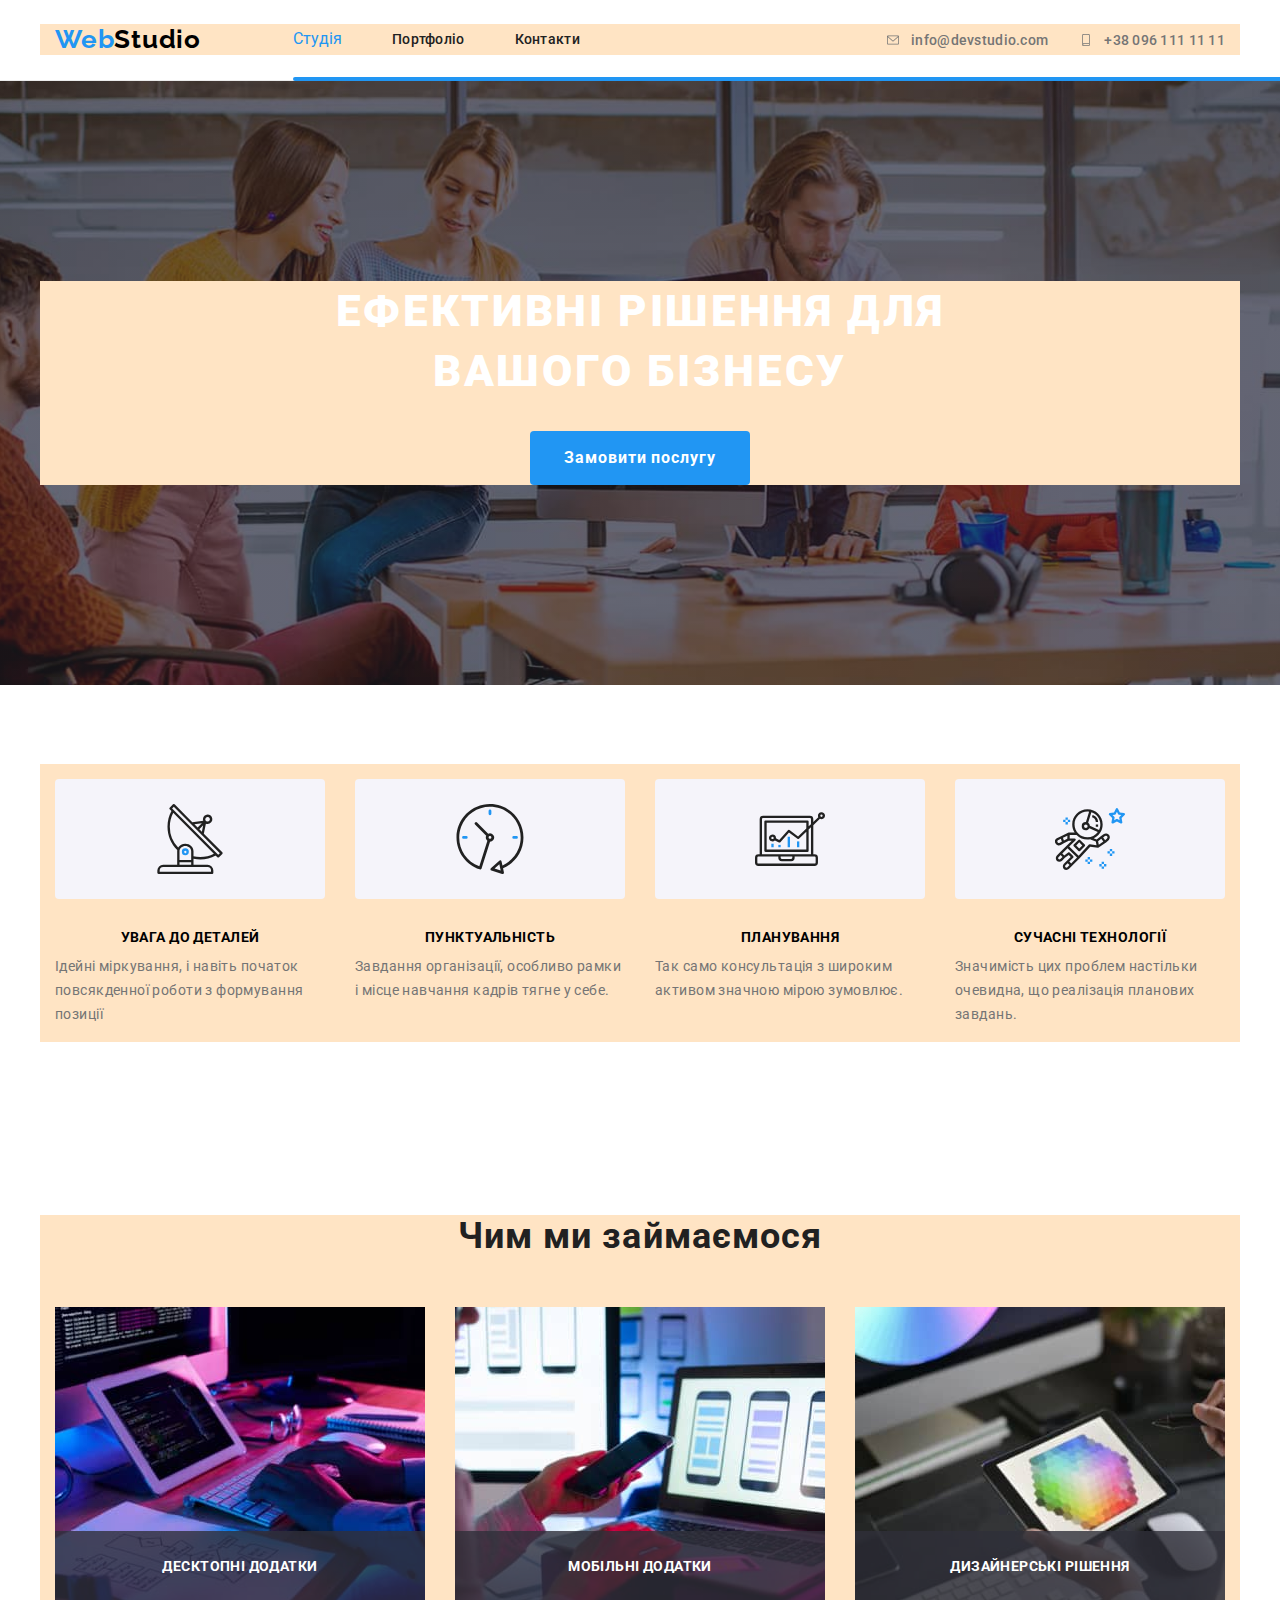
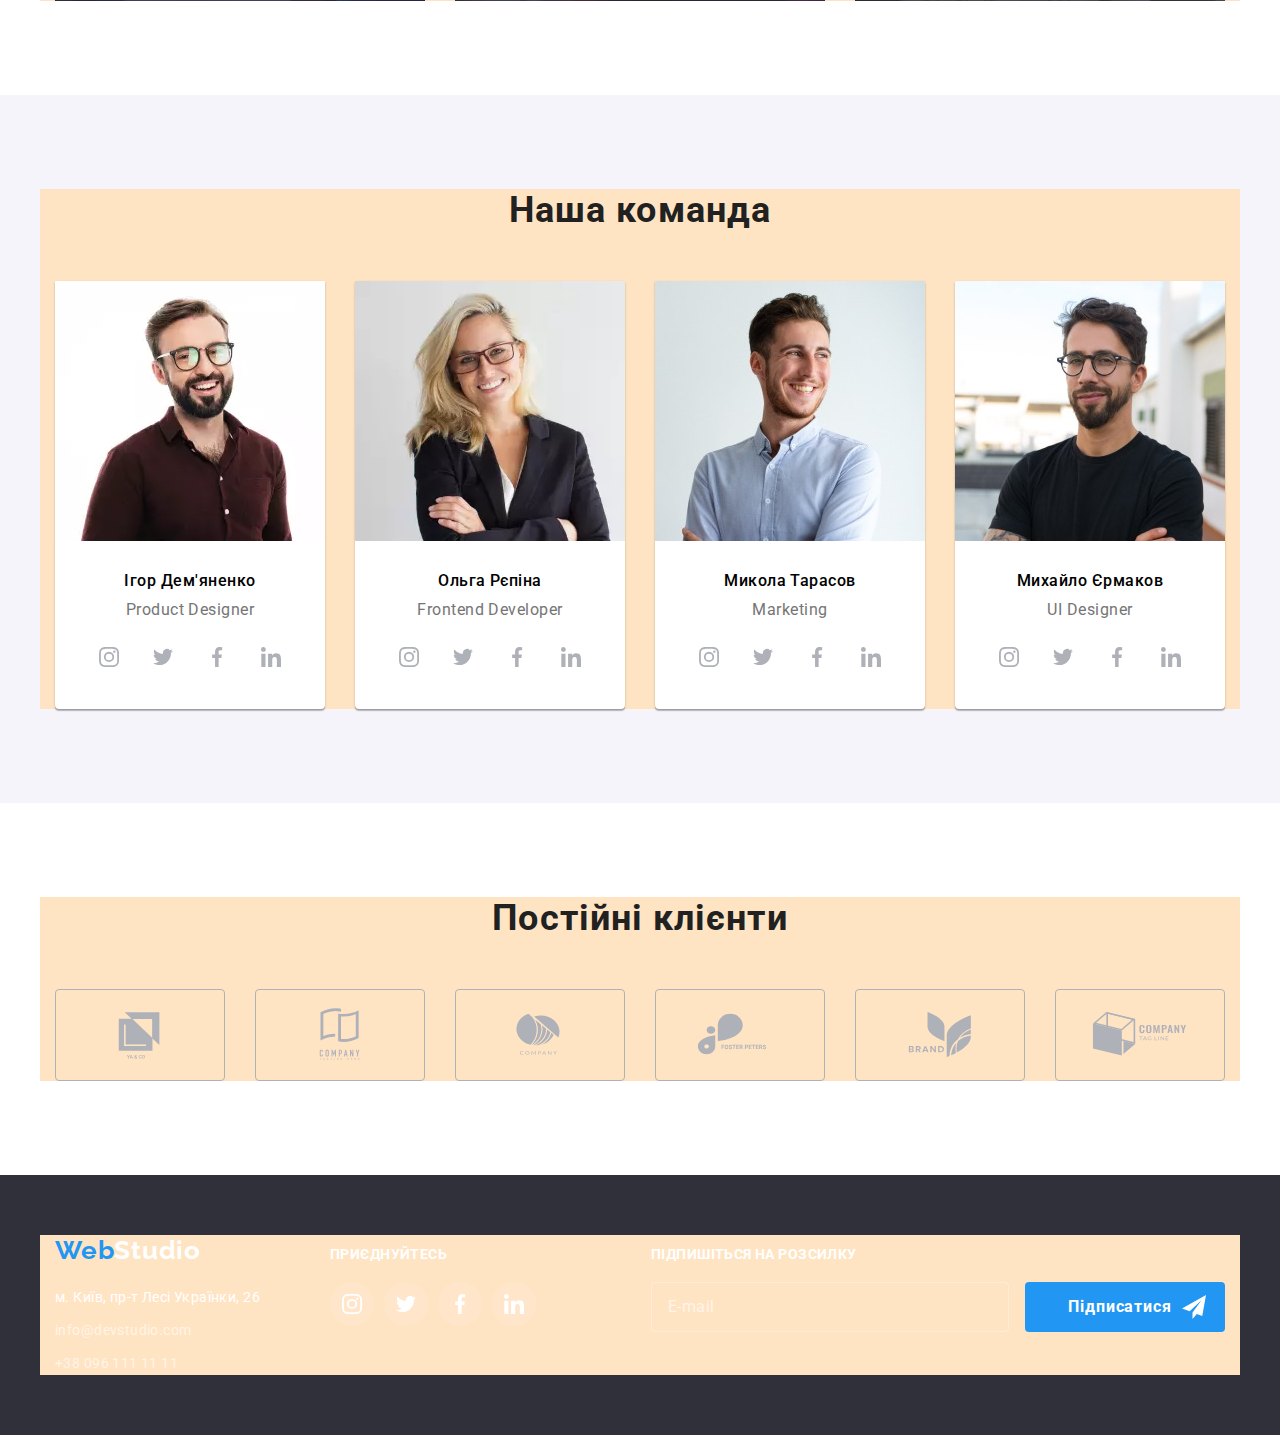
==== commit 002f82e0: "Our customers section is done" ====
--- a/index.html
+++ b/index.html
@@ -372,7 +372,7 @@
             <div class="container">
                 <h2 class="clients-label">Постійні клієнти</h2>
                 <ul class="clients-logos">
-                    <li>
+                    <li class="logos-list">
                         <a class="logos-bg" href="#">
                         <svg width="106" height="60" class="logo-item">
                         <use href="./images/icons.svg#icon-ya-and-go"></use>
@@ -380,13 +380,13 @@
                         </a>
                     </li>
                
-                    <li>
+                    <li class="logos-list">
                         <a class="logos-bg" href="#"><svg width="106" height="60" class="logo-item">
                         <use href="./images/icons.svg#icon-tagline-here"></use>
                         </svg>
                         </a>
                     </li>
-                    <li>
+                    <li class="logos-list">
                         <a class="logos-bg" href="#">
                             <svg width="106" height="60" class="logo-item">
                                 <use href="./images/icons.svg#icon-company"></use>
@@ -394,13 +394,13 @@
                         </a>
                     </li>
                     
-                    <li>
+                    <li class="logos-list">
                         <a class="logos-bg" href="#"><svg width="106" height="60" class="logo-item">
                                 <use href="./images/icons.svg#icon-foster-peters"></use>
                             </svg>
                         </a>
                     </li>
-                    <li>
+                    <li class="logos-list">
                         <a class="logos-bg" href="#">
                             <svg width="106" height="60" class="logo-item">
                                 <use href="./images/icons.svg#icon-brand"></use>
@@ -408,7 +408,7 @@
                         </a>
                     </li>
                     
-                    <li>
+                    <li class="logos-list">
                         <a class="logos-bg" href="#"><svg width="106" height="60" class="logo-item">
                                 <use href="./images/icons.svg#icon-tag-line"></use>
                             </svg>
--- a/css/main.min.css
+++ b/css/main.min.css
@@ -1 +1 @@
-:root{--main-text-color: #757575;--title-text-color: #212121;--second-text-color: #ffffff;--accent-color: #2196F3;--bcg-color: #FFFFFF;--bcgsecond-color: #F5F4FA;--bcgthird: #2F303A;--icon-color: #AFB1B8;--btn-bg-coor: #188CE8}.works-details,.logos-bg,.titles__icons-bg,.sendout-subscription,.footer-social-link,.social-link,.social-flex,.modal-form-checkbox,.close-button{display:flex;justify-content:center;align-items:center}a{text-decoration:none}img{display:block;max-width:100%;height:auto}h1,h2,h3,p{margin-top:0;margin-bottom:0}ul{list-style:none;padding-left:0;margin-top:0;margin-bottom:0}body{font-family:"Roboto",sans-serif;text-decoration:none}.container{width:100%;padding-left:15px;padding-right:15px}@media screen and (min-width: 480px){.container{width:480px;background-color:#deb887;margin-left:auto;margin-right:auto}}@media screen and (min-width: 768px){.container{width:768px;background-color:#adff2f}}@media screen and (min-width: 1200px){.container{width:1200px;background-color:bisque}}.section{padding-top:60px;padding-bottom:60px;margin-left:auto;margin-right:auto}.logo{font-family:"Raleway";font-weight:700;font-size:24px;line-height:1.1666666667;letter-spacing:.03em;text-decoration:none;transition:color 250ms cubic-bezier(0.4, 0, 0.2, 1)}.logo:hover,.logo:focus{color:var(--accent-color)}@media screen and (min-width: 768px){.logo{font-weight:700;font-size:26px;line-height:1.1923076923;letter-spacing:.03em}}.menu{display:none}.email-phone{display:none}.main-header{position:relative;padding-top:16px;padding-bottom:16px;margin-left:auto;margin-right:auto}.header-nav{position:relative;display:flex;justify-content:space-between;align-items:center}@media screen and (min-width: 768px){.main-header{padding-top:26px;padding-bottom:26px}.navigation__logo{margin-right:87px}.menu{display:flex;justify-content:center;column-gap:50px}.menu__link{font-weight:500;font-size:14px;line-height:1.1428571429;letter-spacing:.02em;color:var(--title-text-color);transition:color 250ms cubic-bezier(0.4, 0, 0.2, 1)}.menu__link:hover,.menu__link:focus{color:var(--accent-color)}.menu .menu__link_current{color:var(--accent-color)}.menu .menu__link_current::after{content:"";position:absolute;display:block;margin-left:auto;margin-right:auto;margin-top:28px;width:100%;height:4px;border-radius:2px;background-color:var(--accent-color)}}@media screen and (min-width: 1200px){.main-header{padding-top:24px;padding-bottom:25px;border-bottom:1px solid #ececec}.navigation__logo{margin-right:92px}}.email-phone{display:none}@media screen and (min-width: 768px){.email-phone-flex{display:flex;justify-content:space-between;align-content:center;margin-left:auto}.email-phone{display:block;margin-left:auto;padding-left:auto}.email-phone .email-phone__link{color:var(--main-text-color);font-weight:500;font-size:12px;line-height:1.1666666667;letter-spacing:.02em;transition:color 250ms cubic-bezier(0.4, 0, 0.2, 1)}.email-phone__icon{fill:var(--main-text-color);transition:fill 250ms cubic-bezier(0.4, 0, 0.2, 1)}.email-phone__link{display:flex;justify-content:center;align-items:center;gap:10px}.email-phone .email-phone__link:hover,.email-phone .email-phone__link:focus{color:var(--accent-color)}.email-phone__link:hover .email-phone__icon,.email-phone__link:focus .email-phone__icon{fill:var(--accent-color)}}@media screen and (min-width: 1200px){.email-phone .email-phone__link{font-weight:500;font-size:14px;line-height:1.1428571429;letter-spacing:.02em}.email-phone{display:flex;gap:30px;margin-left:auto;padding-left:auto}}.mobile-menu-btn{display:inline-flex;padding:0;margin:0;border:none;background-color:rgba(0,0,0,0);line-height:0;transition:cursor 250ms cubic-bezier(0.4, 0, 0.2, 1),fill 250ms cubic-bezier(0.4, 0, 0.2, 1)}.mobile-menu-btn:hover,.mobile-menu-btn:focus{cursor:pointer;fill:var(--accent-color)}.close-menu-btn{position:absolute;top:10px;right:15px;padding:0;margin:0;border:none;background-color:rgba(0,0,0,0);line-height:0;transition:cursor 250ms cubic-bezier(0.4, 0, 0.2, 1),fill 250ms cubic-bezier(0.4, 0, 0.2, 1)}.close-menu-btn:hover,.close-menu-btn:focus{fill:var(--accent-color);cursor:pointer}.mobile-menu-window{position:fixed;top:0;left:0;z-index:100;height:100%;background-color:teal;opacity:0;visibility:hidden;pointer-events:none;transition:opacity 250ms cubic-bezier(0.4, 0, 0.2, 1),visibility 250ms cubic-bezier(0.4, 0, 0.2, 1)}.mobile-menu-window.is-open{opacity:1;visibility:visible;pointer-events:auto}.mobile-menu-container{position:relative;padding-top:48px;padding-bottom:48px;padding-left:40px;height:100vh;display:flex;flex-direction:column}.mobile-menu__labels:not(:last-child){margin-bottom:32px}.mobile-menu__link{font-weight:500;font-size:40px;line-height:1.175;letter-spacing:.02em;color:var(--title-text-color);transition:color 250ms cubic-bezier(0.4, 0, 0.2, 1)}.mobile-menu__link:hover,.mobile-menu__link:focus{color:var(--accent-color)}.phone-email{margin-top:auto}.phone-email__contacts:not(:last-child){margin-bottom:32px}.phone-email__phone{font-weight:500;font-size:34px;line-height:1.1764705882;letter-spacing:.02em;color:var(--accent-color)}.phone-email__email{font-weight:500;font-size:24px;line-height:1.1666666667;letter-spacing:.02em;color:var(--main-text-color)}.socials-labels{display:flex;justify-content:space-between;align-items:center;gap:20px;margin-top:auto}.socials-labels__link{font-weight:500;font-size:18px;line-height:1.2222222222;letter-spacing:.02em;color:var(--accent-color)}.socials-labels__link::after{content:"";border:1px solid rgba(33,33,33,.2);transform:rotate(90deg);margin-left:10px}@media screen and (min-width: 768px){.mobile-menu-btn{display:none}}.modal-button{display:block;padding:10px 24px;border-radius:4px;margin-left:auto;margin-right:auto;min-width:200px;font-weight:700;font-size:16px;line-height:1.875;letter-spacing:.06em;color:#fff;border-color:rgba(0,0,0,0);background-color:var(--accent-color);cursor:pointer;transition:background-color 250ms cubic-bezier(0.4, 0, 0.2, 1),color 250ms cubic-bezier(0.4, 0, 0.2, 1)}.modal-button:hover{background-color:var(--btn-bg-coor);color:var(--second-text-color)}@media screen and (min-width: 1200px){.modal-button{padding:10px 32px;min-width:216px}}.backdrop{position:fixed;top:0;left:0;width:100%;height:100%;background-color:rgba(0,0,0,.2);transition:opacity 250ms cubic-bezier(0.4, 0, 0.2, 1),visibility 250ms cubic-bezier(0.4, 0, 0.2, 1)}.backdrop.is-hidden{visibility:hidden;opacity:0;pointer-events:none}.modal.is-hidden{transform:translate(-50%, -50%)}.modal{padding:40px;position:absolute;top:50%;left:50%;width:528px;height:581px;transform:translate(-50%, -50%);background-color:var(--bcg-color)}.close-button{position:absolute;top:8px;right:8px;width:30px;height:30px;padding:0;border:1px solid rgba(0,0,0,.1);border-radius:50%;background-color:rgba(0,0,0,0);transition:cursor 250ms cubic-bezier(0.4, 0, 0.2, 1)}.close-button:hover,.close-button:focus{cursor:pointer}.modal-form{display:flex;flex-direction:column}.modal-form-name{margin-bottom:12px;font-weight:700;font-size:20px;line-height:1.15;letter-spacing:.03em;text-align:center}.modal-field-name{display:block;margin-bottom:4px;font-weight:400;font-size:12px;line-height:1.1716666667;letter-spacing:.01em;color:var(--main-text-color)}.modal-form-field{margin-bottom:10px}.modal-input-positionning{position:relative;display:block}.modal-form-input{width:100%;height:40px;padding-left:42px;border:1px solid rgba(33,33,33,.2);border-radius:4px;outline:none;cursor:pointer;transition:border 250ms cubic-bezier(0.4, 0, 0.2, 1)}.modal-form-input:focus{border-color:var(--accent-color)}.modal-field-icon{position:absolute;top:50%;left:12px;transform:translateY(-50%);fill:var(--title-text-color);transition:fill 250ms cubic-bezier(0.4, 0, 0.2, 1)}.modal-form-input:focus+.modal-field-icon{fill:var(--accent-color)}.modal-field-comment{margin-bottom:20px}.modal-form-comment{display:block;width:100%;height:120px;resize:none;border:1px solid rgba(33,33,33,.2);border-radius:4px;outline:none;cursor:pointer;padding:12px 16px;transition:border 250ms cubic-bezier(0.4, 0, 0.2, 1)}.modal-form-comment:focus{border-color:var(--accent-color)}.modal-form-comment::placeholder{font-weight:400;font-size:12px;line-height:1.1666666667;letter-spacing:.01em;color:rgba(117,117,117,.5)}.icon-checkbox{width:16px;height:15px;border:1px solid;margin-right:7px;border-color:var(--title-text-color);border-radius:2px;cursor:pointer;transition:background-color 250ms cubic-bezier(0.4, 0, 0.2, 1),border-color 250ms cubic-bezier(0.4, 0, 0.2, 1)}.icon-checkbox-visibility{display:none;fill:var(--bcg-color)}.modal-checkbox:checked+.icon-checkbox .icon-checkbox-visibility{display:block}.modal-checkbox{position:absolute;appearance:none}.modal-checkbox:checked+.icon-checkbox{background-color:var(--accent-color);border-color:rgba(0,0,0,0)}.modal-form-checkbox{margin-bottom:30px}.modal-policy-text{font-weight:400;font-size:14px;line-height:1.7142857143;letter-spacing:.03em;color:var(--main-text-color)}.policy-link-color{color:var(--accent-color);text-decoration-line:underline}.modal-send-button{min-width:200px;min-height:50px;margin-left:auto;margin-right:auto;padding:10px 52px;border:1px solid rgba(0,0,0,0);border-radius:4px;background-color:var(--btn-bg-coor);color:var(--second-text-color);cursor:pointer;font-weight:700;font-size:16px;line-height:1.875;letter-spacing:.06em;text-align:center;transition:box-shadow 250ms cubic-bezier(0.4, 0, 0.2, 1)}.modal-send-button:focus,.modal-send-button:hover{box-shadow:0px 4px 4px rgba(0,0,0,.15);outline:none}.social-flex{gap:10px;padding-bottom:30px}.social-item{fill:var(--icon-color);transition:fill 250ms cubic-bezier(0.4, 0, 0.2, 1)}.social-link:hover .social-item,.social-link:focus .social-item{fill:var(--bcg-color)}.social-link{width:44px;height:44px;border-radius:50%;background-color:var(--bcg-color);transition:background-color 250ms cubic-bezier(0.4, 0, 0.2, 1)}.social-link:hover,.social-link:focus{background-color:var(--accent-color)}footer{background-color:var(--bcgthird);padding-top:60px;padding-bottom:60px;margin-right:auto}footer .logo{display:block;margin-bottom:20px;margin-right:0;font-family:"Raleway";font-weight:700;font-size:26px;line-height:1.1738461538;letter-spacing:.03em}.footer-split{display:flex;justify-content:space-between;align-items:baseline}.adresses{font-weight:400;font-size:14px;line-height:1.7142857143;letter-spacing:.03em;font-style:normal}.contacts-list:not(:last-child){margin-bottom:9px}.post-address{color:var(--second-text-color);transition:color 250ms cubic-bezier(0.4, 0, 0.2, 1)}.post-address:hover,.post-address:focus{color:#2196f3}.contacts-footer{color:rgba(255,255,255,.6);transition:color 250ms cubic-bezier(0.4, 0, 0.2, 1)}.contacts-footer:hover,.contacts-footer:focus{color:var(--accent-color)}.footer-social-cta{margin-bottom:20px;font-weight:700;font-size:14px;line-height:1.1428571429;letter-spacing:.03em;text-transform:uppercase;color:var(--second-text-color)}.footer-middle{margin-left:70px;margin-right:auto}.footer-socials{display:flex;justify-content:space-between;align-items:center;gap:10px}.footer-social-link{width:44px;height:44px;border-radius:50%;background-color:rgba(255,255,255,.1);transition:background-color 250ms cubic-bezier(0.4, 0, 0.2, 1)}.footer-social-link:hover,.footer-social-link:focus{background-color:var(--accent-color)}.footer-social-item{fill:var(--second-text-color);transition:fill 250ms cubic-bezier(0.4, 0, 0.2, 1)}.footer-social-link .footer-social-item:hover,.footer-social-link .footer-social-item:focus{fill:var(--bcg-color)}.footer-right{margin-right:0;margin-left:93px}.footer-right-label{margin-bottom:20px;font-weight:700;font-size:14px;line-height:1.1428571429;letter-spacing:.03em;text-transform:uppercase;color:var(--second-text-color)}.sendout-subscription{min-width:570px;min-height:86px}.subscription-label{margin-right:12px}.email-input{width:358px;height:50px;padding-left:16px;border:1px solid rgba(255,255,255,.3);border-radius:4px;background-color:rgba(0,0,0,0);color:var(--second-text-color)}.email-input::placeholder{font-weight:400;font-size:16px;line-height:1.25;letter-spacing:.03em;color:rgba(255,255,255,.6)}.subscription-button{position:relative;min-width:200px;min-height:50px;margin-left:auto;margin-right:auto;border-radius:4px;font-weight:700;font-size:16px;line-height:1.875;letter-spacing:.06em;text-align:center;color:#fff;background-color:var(--accent-color);cursor:pointer;border-color:rgba(0,0,0,0);transition:cursor 250ms cubic-bezier(0.4, 0, 0.2, 1),background-color 250ms cubic-bezier(0.4, 0, 0.2, 1)}.subscription-button:hover,.subscription-button:focus{background-color:var(--btn-bg-coor)}.subscription-text{margin-right:10px}.subscription-button-icon{position:absolute;top:50%;left:auto;width:24px;height:24px;transform:translateY(-50%);padding:0}.hero{padding-top:118px;padding-bottom:118px}.hero__overlay{width:100%;margin-left:auto;margin-right:auto;background-color:#c4c4c4;background-image:linear-gradient(rgba(47, 48, 58, 0.4), rgba(47, 48, 58, 0.4)),url(../images/index.photos/hero-bcg-mobile.jpg);background-position:center;background-repeat:no-repeat;background-size:cover}.hero__text{width:80%;margin:0 auto 30px;font-weight:900;font-size:26px;line-height:1.6153846154;letter-spacing:.06em;text-transform:uppercase;text-align:center;color:var(--second-text-color)}@media screen and (min-device-pixel-ratio: 2)and (max-width: 767px),screen and (min-resolution: 192dpi)and (max-width: 767px),screen and (min-resolution: 2dppx)and (max-width: 767px){.hero__overlay{background-image:linear-gradient(rgba(47, 48, 58, 0.4), rgba(47, 48, 58, 0.4)),url(../images/index.photos/hero-bcg-mobile@2x.jpg)}}@media screen and (min-width: 768px){.hero__overlay{background-image:linear-gradient(rgba(47, 48, 58, 0.4), rgba(47, 48, 58, 0.4)),url(../images/index.photos/hero-bcg-tablet.jpg)}}@media screen and (min-device-pixel-ratio: 2)and (min-width: 768px),screen and (min-resolution: 192dpi)and (min-width: 768px),screen and (min-resolution: 2dppx)and (min-width: 768px){.hero__overlay{background-image:linear-gradient(rgba(47, 48, 58, 0.4), rgba(47, 48, 58, 0.4)),url(../images/index.photos/hero-bcg-tablet@2x.jpg)}}@media screen and (min-width: 1200px){.hero{padding-top:200px;padding-bottom:200px}.hero__overlay{max-width:1600px;background-image:linear-gradient(rgba(47, 48, 58, 0.4), rgba(47, 48, 58, 0.4)),url(../images/index.photos/hero-bcg-desktop.jpg)}.hero__text{width:60%;font-weight:900;font-size:44px;line-height:1.3636363636;letter-spacing:.06em}}@media screen and (min-device-pixel-ratio: 2)and (min-width: 1200px),screen and (min-resolution: 192dpi)and (min-width: 1200px),screen and (min-resolution: 2dppx)and (min-width: 1200px){.hero__overlay{background-image:linear-gradient(rgba(47, 48, 58, 0.4), rgba(47, 48, 58, 0.4)),url(../images/index.photos/hero-bcg-desktop@2x.jpg)}}.titles__list{margin:auto;margin-left:auto}@media screen and (max-width: 767px){.titles__list:not(:last-child){margin-bottom:30px}}.titles__label{margin-bottom:10px;font-weight:700;font-size:14px;line-height:1.1428571429;letter-spacing:.03em;text-transform:uppercase;color:var(--headlines-title)}.titles__text{margin-left:auto;margin-right:auto;color:var(--main-text-color);font-size:14px;line-height:1.71;letter-spacing:.03em}.titles__icons-bg{min-width:450px;height:120px;margin-bottom:30px;background-color:var(--bcgsecond-color);border-radius:4px}.titles__label{margin-bottom:10px;font-weight:700;font-size:14px;line-height:1.1428571429;letter-spacing:.03em;text-transform:uppercase;color:var(--headlines-title);text-align:center}@media screen and (min-width: 768px){.titles{display:flex;flex-wrap:wrap;margin:-15px}.titles__list{flex-basis:calc((100% - 60px)/2);margin:15px}.titles__icons-bg{min-width:354px}}@media screen and (min-width: 1200px){.titles__list{flex-basis:calc((100% - 120px)/4);margin:15px}.titles__icons-bg{min-width:270px}.special{padding-top:94px}}@media screen and (min-width: 1200px){.skills{margin-bottom:50px;font-weight:700;font-size:36px;line-height:1.17;text-align:center;letter-spacing:.03em;color:var(--title-text-color)}.images{display:flex;justify-content:space-between;column-gap:30px}.skills-list{position:relative}.skills-label{position:absolute;display:flex;justify-content:center;align-items:center;width:100%;height:70px;bottom:0;font-weight:700;font-size:14px;line-height:1.1428571429;letter-spacing:.03em;text-align:center;text-transform:uppercase;color:var(--second-text-color);background-color:rgba(47,48,58,.8)}}@media screen and (max-width: 1199px){.main-skills{display:none}}.team{background-color:var(--bcgsecond-color)}.team-label{margin-bottom:30px;font-weight:700;font-size:28px;line-height:1.1785714286;letter-spacing:.03em;text-align:center;color:var(--title-text-color)}.team-card{border:1px;border-radius:0 0 4px 4px;background-color:var(--bcg-color);box-shadow:0px 1px 3px rgba(0,0,0,.12),0px 1px 1px rgba(0,0,0,.14),0px 2px 1px rgba(0,0,0,.2)}.team-list{display:flex;flex-direction:column;justify-content:space-between;align-items:center;gap:30px}.team-member{padding-top:30px;margin-bottom:10px;font-weight:500;font-size:16px;line-height:1.1875;letter-spacing:.03em;text-align:center;color:var(--headlines-title)}.team-profession{margin-bottom:16px;font-weight:400;font-size:16px;line-height:1.1875;letter-spacing:.03em;color:var(--main-text-color);text-align:center}@media screen and (min-width: 768px){.team-list{flex-direction:row;flex-wrap:wrap;justify-content:center;flex-basis:calc((100% - 60px)/2);align-items:unset}}.clients-label{margin-bottom:50px;font-weight:700;font-size:36px;line-height:1.1666666667;letter-spacing:.03em;text-align:center;letter-spacing:.03em;color:var(--title-text-color)}.clients-logos{display:flex;justify-content:space-between;margin-right:auto;margin-left:auto;column-gap:30px}.logos-bg{width:170px;height:92px;border:1px solid var(--icon-color);border-radius:4px;transition:border-color 250ms cubic-bezier(0.4, 0, 0.2, 1)}.logos-bg:hover,.logos-bg:focus{border-color:var(--accent-color)}.logo-item{fill:var(--icon-color);transition:fill 250ms cubic-bezier(0.4, 0, 0.2, 1)}.logos-bg:hover .logo-item,.logos-bg:focus .logo-item{fill:var(--accent-color)}.portfolio-page .filters{background-color:var(--bcgsecond-color)}.filters-item{display:flex;justify-content:center;margin-bottom:50px;column-gap:8px}.filter-button{padding:6px 22px;border-radius:4px;min-width:73px;border-color:rgba(0,0,0,0);font-family:inherit;font-weight:500;font-size:16px;line-height:1.625;letter-spacing:.03em;text-align:center;color:var(--title-text-color);cursor:pointer;transition:color 250ms cubic-bezier(0.4, 0, 0.2, 1),background-color 250ms cubic-bezier(0.4, 0, 0.2, 1),box-shadow 250ms cubic-bezier(0.4, 0, 0.2, 1)}.filter-button:hover,.filter-button:focus{color:var(--second-text-color);background-color:var(--accent-color);box-shadow:0px 3px 1px rgba(0,0,0,.1),0px 1px 2px rgba(0,0,0,.08),0px 2px 2px rgba(0,0,0,.12)}.filters-item .current{color:var(--second-text-color);background-color:var(--accent-color)}.works-list{display:flex;flex-basis:33.3333333333%;gap:30px;flex-wrap:wrap}.img-subscription{padding:20px 24px;border-right:1px solid #eee;border-bottom:1px solid #eee;border-left:1px solid #eee}.work-description{font-weight:500;font-size:16px;line-height:1.875;letter-spacing:.03em;color:var(--main-text-color)}.work-title{margin-bottom:4px;font-weight:700;font-size:18px;line-height:2;letter-spacing:.06em;color:var(--title-text-color)}.works-link{display:block;transition:box-shadow 250ms cubic-bezier(0.4, 0, 0.2, 1)}.works-link:hover,.works-link:focus{box-shadow:0px 1px 1px rgba(0,0,0,.12),0px 4px 4px rgba(0,0,0,.06),1px 4px 6px rgba(0,0,0,.16)}.works-details{position:relative;overflow:hidden}.works-overlay{position:absolute;top:0;left:0;display:block;width:100%;height:100%;padding:63px 24px;font-weight:400;font-size:18px;line-height:1.5555555556;letter-spacing:.03em;color:var(--second-text-color);background-color:rgba(33,150,243,.9);transform:translateY(101%);overflow:auto;transition:transform 250ms cubic-bezier(0.4, 0, 0.2, 1)}.works-link:hover .works-overlay,.works-link:focus .works-overlay{transform:translateY(0)}/*# sourceMappingURL=main.min.css.map */+:root{--main-text-color: #757575;--title-text-color: #212121;--second-text-color: #ffffff;--accent-color: #2196F3;--bcg-color: #FFFFFF;--bcgsecond-color: #F5F4FA;--bcgthird: #2F303A;--icon-color: #AFB1B8;--btn-bg-coor: #188CE8}.works-details,.logos-bg,.titles__icons-bg,.sendout-subscription,.footer-social-link,.social-link,.social-flex,.modal-form-checkbox,.close-button{display:flex;justify-content:center;align-items:center}a{text-decoration:none}img{display:block;max-width:100%;height:auto}h1,h2,h3,p{margin-top:0;margin-bottom:0}ul{list-style:none;padding-left:0;margin-top:0;margin-bottom:0}body{font-family:"Roboto",sans-serif;text-decoration:none}.container{width:100%;padding-left:15px;padding-right:15px}@media screen and (min-width: 480px){.container{width:480px;background-color:beige;margin-left:auto;margin-right:auto}}@media screen and (min-width: 768px){.container{width:768px;background-color:#adff2f}}@media screen and (min-width: 1200px){.container{width:1200px;background-color:bisque}}.section{padding-top:60px;padding-bottom:60px;margin-left:auto;margin-right:auto}@media screen and (min-width: 768px){.section{padding-top:94px;padding-bottom:94px}}.logo{font-family:"Raleway";font-weight:700;font-size:24px;line-height:1.1666666667;letter-spacing:.03em;text-decoration:none;transition:color 250ms cubic-bezier(0.4, 0, 0.2, 1)}.logo:hover,.logo:focus{color:var(--accent-color)}@media screen and (min-width: 768px){.logo{font-weight:700;font-size:26px;line-height:1.1923076923;letter-spacing:.03em}}.menu{display:none}.email-phone{display:none}.main-header{position:relative;padding-top:16px;padding-bottom:16px;margin-left:auto;margin-right:auto}.header-nav{position:relative;display:flex;justify-content:space-between;align-items:center}@media screen and (min-width: 768px){.main-header{padding-top:26px;padding-bottom:26px}.navigation__logo{margin-right:87px}.menu{display:flex;justify-content:center;column-gap:50px}.menu__link{font-weight:500;font-size:14px;line-height:1.1428571429;letter-spacing:.02em;color:var(--title-text-color);transition:color 250ms cubic-bezier(0.4, 0, 0.2, 1)}.menu__link:hover,.menu__link:focus{color:var(--accent-color)}.menu .menu__link_current{color:var(--accent-color)}.menu .menu__link_current::after{content:"";position:absolute;display:block;margin-left:auto;margin-right:auto;margin-top:28px;width:100%;height:4px;border-radius:2px;background-color:var(--accent-color)}}@media screen and (min-width: 1200px){.main-header{padding-top:24px;padding-bottom:25px;border-bottom:1px solid #ececec}.navigation__logo{margin-right:92px}}.email-phone{display:none}@media screen and (min-width: 768px){.email-phone-flex{display:flex;justify-content:space-between;align-content:center;margin-left:auto}.email-phone{display:block;margin-left:auto;padding-left:auto}.email-phone .email-phone__link{color:var(--main-text-color);font-weight:500;font-size:12px;line-height:1.1666666667;letter-spacing:.02em;transition:color 250ms cubic-bezier(0.4, 0, 0.2, 1)}.email-phone__icon{fill:var(--main-text-color);transition:fill 250ms cubic-bezier(0.4, 0, 0.2, 1)}.email-phone__link{display:flex;justify-content:center;align-items:center;gap:10px}.email-phone .email-phone__link:hover,.email-phone .email-phone__link:focus{color:var(--accent-color)}.email-phone__link:hover .email-phone__icon,.email-phone__link:focus .email-phone__icon{fill:var(--accent-color)}}@media screen and (min-width: 1200px){.email-phone .email-phone__link{font-weight:500;font-size:14px;line-height:1.1428571429;letter-spacing:.02em}.email-phone{display:flex;gap:30px;margin-left:auto;padding-left:auto}}.mobile-menu-btn{display:inline-flex;padding:0;margin:0;border:none;background-color:rgba(0,0,0,0);line-height:0;transition:cursor 250ms cubic-bezier(0.4, 0, 0.2, 1),fill 250ms cubic-bezier(0.4, 0, 0.2, 1)}.mobile-menu-btn:hover,.mobile-menu-btn:focus{cursor:pointer;fill:var(--accent-color)}.close-menu-btn{position:absolute;top:10px;right:15px;padding:0;margin:0;border:none;background-color:rgba(0,0,0,0);line-height:0;transition:cursor 250ms cubic-bezier(0.4, 0, 0.2, 1),fill 250ms cubic-bezier(0.4, 0, 0.2, 1)}.close-menu-btn:hover,.close-menu-btn:focus{fill:var(--accent-color);cursor:pointer}.mobile-menu-window{position:fixed;top:0;left:0;z-index:100;height:100%;background-color:teal;opacity:0;visibility:hidden;pointer-events:none;transition:opacity 250ms cubic-bezier(0.4, 0, 0.2, 1),visibility 250ms cubic-bezier(0.4, 0, 0.2, 1)}.mobile-menu-window.is-open{opacity:1;visibility:visible;pointer-events:auto}.mobile-menu-container{position:relative;padding-top:48px;padding-bottom:48px;padding-left:40px;height:100vh;display:flex;flex-direction:column}.mobile-menu__labels:not(:last-child){margin-bottom:32px}.mobile-menu__link{font-weight:500;font-size:40px;line-height:1.175;letter-spacing:.02em;color:var(--title-text-color);transition:color 250ms cubic-bezier(0.4, 0, 0.2, 1)}.mobile-menu__link:hover,.mobile-menu__link:focus{color:var(--accent-color)}.phone-email{margin-top:auto}.phone-email__contacts:not(:last-child){margin-bottom:32px}.phone-email__phone{font-weight:500;font-size:34px;line-height:1.1764705882;letter-spacing:.02em;color:var(--accent-color)}.phone-email__email{font-weight:500;font-size:24px;line-height:1.1666666667;letter-spacing:.02em;color:var(--main-text-color)}.socials-labels{display:flex;justify-content:space-between;align-items:center;gap:20px;margin-top:auto}.socials-labels__link{font-weight:500;font-size:18px;line-height:1.2222222222;letter-spacing:.02em;color:var(--accent-color)}.socials-labels__link::after{content:"";border:1px solid rgba(33,33,33,.2);transform:rotate(90deg);margin-left:10px}@media screen and (min-width: 768px){.mobile-menu-btn{display:none}}.modal-button{display:block;padding:10px 24px;border-radius:4px;margin-left:auto;margin-right:auto;min-width:200px;font-weight:700;font-size:16px;line-height:1.875;letter-spacing:.06em;color:#fff;border-color:rgba(0,0,0,0);background-color:var(--accent-color);cursor:pointer;transition:background-color 250ms cubic-bezier(0.4, 0, 0.2, 1),color 250ms cubic-bezier(0.4, 0, 0.2, 1)}.modal-button:hover{background-color:var(--btn-bg-coor);color:var(--second-text-color)}@media screen and (min-width: 1200px){.modal-button{padding:10px 32px;min-width:216px}}.backdrop{position:fixed;top:0;left:0;width:100%;height:100%;background-color:rgba(0,0,0,.2);transition:opacity 250ms cubic-bezier(0.4, 0, 0.2, 1),visibility 250ms cubic-bezier(0.4, 0, 0.2, 1)}.backdrop.is-hidden{visibility:hidden;opacity:0;pointer-events:none}.modal.is-hidden{transform:translate(-50%, -50%)}.modal{padding:40px;position:absolute;top:50%;left:50%;width:528px;height:581px;transform:translate(-50%, -50%);background-color:var(--bcg-color)}.close-button{position:absolute;top:8px;right:8px;width:30px;height:30px;padding:0;border:1px solid rgba(0,0,0,.1);border-radius:50%;background-color:rgba(0,0,0,0);transition:cursor 250ms cubic-bezier(0.4, 0, 0.2, 1)}.close-button:hover,.close-button:focus{cursor:pointer}.modal-form{display:flex;flex-direction:column}.modal-form-name{margin-bottom:12px;font-weight:700;font-size:20px;line-height:1.15;letter-spacing:.03em;text-align:center}.modal-field-name{display:block;margin-bottom:4px;font-weight:400;font-size:12px;line-height:1.1716666667;letter-spacing:.01em;color:var(--main-text-color)}.modal-form-field{margin-bottom:10px}.modal-input-positionning{position:relative;display:block}.modal-form-input{width:100%;height:40px;padding-left:42px;border:1px solid rgba(33,33,33,.2);border-radius:4px;outline:none;cursor:pointer;transition:border 250ms cubic-bezier(0.4, 0, 0.2, 1)}.modal-form-input:focus{border-color:var(--accent-color)}.modal-field-icon{position:absolute;top:50%;left:12px;transform:translateY(-50%);fill:var(--title-text-color);transition:fill 250ms cubic-bezier(0.4, 0, 0.2, 1)}.modal-form-input:focus+.modal-field-icon{fill:var(--accent-color)}.modal-field-comment{margin-bottom:20px}.modal-form-comment{display:block;width:100%;height:120px;resize:none;border:1px solid rgba(33,33,33,.2);border-radius:4px;outline:none;cursor:pointer;padding:12px 16px;transition:border 250ms cubic-bezier(0.4, 0, 0.2, 1)}.modal-form-comment:focus{border-color:var(--accent-color)}.modal-form-comment::placeholder{font-weight:400;font-size:12px;line-height:1.1666666667;letter-spacing:.01em;color:rgba(117,117,117,.5)}.icon-checkbox{width:16px;height:15px;border:1px solid;margin-right:7px;border-color:var(--title-text-color);border-radius:2px;cursor:pointer;transition:background-color 250ms cubic-bezier(0.4, 0, 0.2, 1),border-color 250ms cubic-bezier(0.4, 0, 0.2, 1)}.icon-checkbox-visibility{display:none;fill:var(--bcg-color)}.modal-checkbox:checked+.icon-checkbox .icon-checkbox-visibility{display:block}.modal-checkbox{position:absolute;appearance:none}.modal-checkbox:checked+.icon-checkbox{background-color:var(--accent-color);border-color:rgba(0,0,0,0)}.modal-form-checkbox{margin-bottom:30px}.modal-policy-text{font-weight:400;font-size:14px;line-height:1.7142857143;letter-spacing:.03em;color:var(--main-text-color)}.policy-link-color{color:var(--accent-color);text-decoration-line:underline}.modal-send-button{min-width:200px;min-height:50px;margin-left:auto;margin-right:auto;padding:10px 52px;border:1px solid rgba(0,0,0,0);border-radius:4px;background-color:var(--btn-bg-coor);color:var(--second-text-color);cursor:pointer;font-weight:700;font-size:16px;line-height:1.875;letter-spacing:.06em;text-align:center;transition:box-shadow 250ms cubic-bezier(0.4, 0, 0.2, 1)}.modal-send-button:focus,.modal-send-button:hover{box-shadow:0px 4px 4px rgba(0,0,0,.15);outline:none}.social-flex{gap:10px;padding-bottom:30px}.social-item{fill:var(--icon-color);transition:fill 250ms cubic-bezier(0.4, 0, 0.2, 1)}.social-link:hover .social-item,.social-link:focus .social-item{fill:var(--bcg-color)}.social-link{width:44px;height:44px;border-radius:50%;background-color:var(--bcg-color);transition:background-color 250ms cubic-bezier(0.4, 0, 0.2, 1)}.social-link:hover,.social-link:focus{background-color:var(--accent-color)}footer{background-color:var(--bcgthird);padding-top:60px;padding-bottom:60px;margin-right:auto}footer .logo{display:block;margin-bottom:20px;margin-right:0;font-family:"Raleway";font-weight:700;font-size:26px;line-height:1.1738461538;letter-spacing:.03em}.footer-split{display:flex;justify-content:space-between;align-items:baseline}.adresses{font-weight:400;font-size:14px;line-height:1.7142857143;letter-spacing:.03em;font-style:normal}.contacts-list:not(:last-child){margin-bottom:9px}.post-address{color:var(--second-text-color);transition:color 250ms cubic-bezier(0.4, 0, 0.2, 1)}.post-address:hover,.post-address:focus{color:#2196f3}.contacts-footer{color:rgba(255,255,255,.6);transition:color 250ms cubic-bezier(0.4, 0, 0.2, 1)}.contacts-footer:hover,.contacts-footer:focus{color:var(--accent-color)}.footer-social-cta{margin-bottom:20px;font-weight:700;font-size:14px;line-height:1.1428571429;letter-spacing:.03em;text-transform:uppercase;color:var(--second-text-color)}.footer-middle{margin-left:70px;margin-right:auto}.footer-socials{display:flex;justify-content:space-between;align-items:center;gap:10px}.footer-social-link{width:44px;height:44px;border-radius:50%;background-color:rgba(255,255,255,.1);transition:background-color 250ms cubic-bezier(0.4, 0, 0.2, 1)}.footer-social-link:hover,.footer-social-link:focus{background-color:var(--accent-color)}.footer-social-item{fill:var(--second-text-color);transition:fill 250ms cubic-bezier(0.4, 0, 0.2, 1)}.footer-social-link .footer-social-item:hover,.footer-social-link .footer-social-item:focus{fill:var(--bcg-color)}.footer-right{margin-right:0;margin-left:93px}.footer-right-label{margin-bottom:20px;font-weight:700;font-size:14px;line-height:1.1428571429;letter-spacing:.03em;text-transform:uppercase;color:var(--second-text-color)}.sendout-subscription{min-width:570px;min-height:86px}.subscription-label{margin-right:12px}.email-input{width:358px;height:50px;padding-left:16px;border:1px solid rgba(255,255,255,.3);border-radius:4px;background-color:rgba(0,0,0,0);color:var(--second-text-color)}.email-input::placeholder{font-weight:400;font-size:16px;line-height:1.25;letter-spacing:.03em;color:rgba(255,255,255,.6)}.subscription-button{position:relative;min-width:200px;min-height:50px;margin-left:auto;margin-right:auto;border-radius:4px;font-weight:700;font-size:16px;line-height:1.875;letter-spacing:.06em;text-align:center;color:#fff;background-color:var(--accent-color);cursor:pointer;border-color:rgba(0,0,0,0);transition:cursor 250ms cubic-bezier(0.4, 0, 0.2, 1),background-color 250ms cubic-bezier(0.4, 0, 0.2, 1)}.subscription-button:hover,.subscription-button:focus{background-color:var(--btn-bg-coor)}.subscription-text{margin-right:10px}.subscription-button-icon{position:absolute;top:50%;left:auto;width:24px;height:24px;transform:translateY(-50%);padding:0}.hero{padding-top:118px;padding-bottom:118px}.hero__overlay{width:100%;margin-left:auto;margin-right:auto;background-color:#c4c4c4;background-image:linear-gradient(rgba(47, 48, 58, 0.4), rgba(47, 48, 58, 0.4)),url(../images/index.photos/hero-bcg-mobile.jpg);background-position:center;background-repeat:no-repeat;background-size:cover}.hero__text{width:80%;margin:0 auto 30px;font-weight:900;font-size:26px;line-height:1.6153846154;letter-spacing:.06em;text-transform:uppercase;text-align:center;color:var(--second-text-color)}@media screen and (min-device-pixel-ratio: 2)and (max-width: 767px),screen and (min-resolution: 192dpi)and (max-width: 767px),screen and (min-resolution: 2dppx)and (max-width: 767px){.hero__overlay{background-image:linear-gradient(rgba(47, 48, 58, 0.4), rgba(47, 48, 58, 0.4)),url(../images/index.photos/hero-bcg-mobile@2x.jpg)}}@media screen and (min-width: 768px){.hero__overlay{background-image:linear-gradient(rgba(47, 48, 58, 0.4), rgba(47, 48, 58, 0.4)),url(../images/index.photos/hero-bcg-tablet.jpg)}}@media screen and (min-device-pixel-ratio: 2)and (min-width: 768px),screen and (min-resolution: 192dpi)and (min-width: 768px),screen and (min-resolution: 2dppx)and (min-width: 768px){.hero__overlay{background-image:linear-gradient(rgba(47, 48, 58, 0.4), rgba(47, 48, 58, 0.4)),url(../images/index.photos/hero-bcg-tablet@2x.jpg)}}@media screen and (min-width: 1200px){.hero{padding-top:200px;padding-bottom:200px}.hero__overlay{max-width:1600px;background-image:linear-gradient(rgba(47, 48, 58, 0.4), rgba(47, 48, 58, 0.4)),url(../images/index.photos/hero-bcg-desktop.jpg)}.hero__text{width:60%;font-weight:900;font-size:44px;line-height:1.3636363636;letter-spacing:.06em}}@media screen and (min-device-pixel-ratio: 2)and (min-width: 1200px),screen and (min-resolution: 192dpi)and (min-width: 1200px),screen and (min-resolution: 2dppx)and (min-width: 1200px){.hero__overlay{background-image:linear-gradient(rgba(47, 48, 58, 0.4), rgba(47, 48, 58, 0.4)),url(../images/index.photos/hero-bcg-desktop@2x.jpg)}}.titles__list{margin:auto;margin-left:auto}@media screen and (max-width: 767px){.titles__list:not(:last-child){margin-bottom:30px}}.titles__label{margin-bottom:10px;font-weight:700;font-size:14px;line-height:1.1428571429;letter-spacing:.03em;text-transform:uppercase;color:var(--headlines-title);text-align:center}.titles__text{margin-left:auto;margin-right:auto;color:var(--main-text-color);font-size:14px;line-height:1.71;letter-spacing:.03em}.titles__icons-bg{height:120px;margin-bottom:30px;background-color:var(--bcgsecond-color);border-radius:4px}@media screen and (min-width: 768px){.titles{display:flex;flex-wrap:wrap;margin:-15px}.titles__list{flex-basis:calc((100% - 60px)/2);margin:15px}.titles__icons-bg{min-width:354px}}@media screen and (min-width: 1200px){.titles__list{flex-basis:calc((100% - 120px)/4);margin:15px}.titles__icons-bg{min-width:270px}.special{padding-top:94px}}@media screen and (min-width: 1200px){.skills{margin-bottom:50px;font-weight:700;font-size:36px;line-height:1.17;text-align:center;letter-spacing:.03em;color:var(--title-text-color)}.images{display:flex;justify-content:space-between;column-gap:30px}.skills-list{position:relative}.skills-label{position:absolute;display:flex;justify-content:center;align-items:center;width:100%;height:70px;bottom:0;font-weight:700;font-size:14px;line-height:1.1428571429;letter-spacing:.03em;text-align:center;text-transform:uppercase;color:var(--second-text-color);background-color:rgba(47,48,58,.8)}}@media screen and (max-width: 1199px){.main-skills{display:none}}.team{background-color:var(--bcgsecond-color)}.team-label{margin-bottom:30px;font-weight:700;font-size:28px;line-height:1.1785714286;letter-spacing:.03em;text-align:center;color:var(--title-text-color)}.team-card{border:1px;border-radius:0 0 4px 4px;background-color:var(--bcg-color);box-shadow:0px 1px 3px rgba(0,0,0,.12),0px 1px 1px rgba(0,0,0,.14),0px 2px 1px rgba(0,0,0,.2)}.team-list{display:flex;flex-direction:column;justify-content:space-between;align-items:center;gap:30px}.team-member{padding-top:30px;margin-bottom:10px;font-weight:500;font-size:16px;line-height:1.1875;letter-spacing:.03em;text-align:center;color:var(--headlines-title)}.team-profession{margin-bottom:16px;font-weight:400;font-size:16px;line-height:1.1875;letter-spacing:.03em;color:var(--main-text-color);text-align:center}@media screen and (min-width: 768px){.team-list{flex-direction:row;flex-wrap:wrap;justify-content:center;flex-basis:calc((100% - 60px)/2);align-items:unset}}@media screen and (min-width: 1200px){.team-label{margin-bottom:50px;font-weight:700;font-size:36px;line-height:1.1666666667;letter-spacing:.03em}}.clients-label{margin-bottom:30px;font-weight:700;font-size:28px;line-height:1.1785714286;letter-spacing:.03em;text-align:center;letter-spacing:.03em;color:var(--title-text-color)}.clients-logos{display:flex;justify-content:center;flex-wrap:wrap;gap:30px}.logos-list{flex-basis:calc((100% - 60px)/2)}.logos-bg{height:92px;border:1px solid var(--icon-color);border-radius:4px;transition:border-color 250ms cubic-bezier(0.4, 0, 0.2, 1)}.logos-bg:hover,.logos-bg:focus{border-color:var(--accent-color)}.logo-item{fill:var(--icon-color);transition:fill 250ms cubic-bezier(0.4, 0, 0.2, 1)}.logos-bg:hover .logo-item,.logos-bg:focus .logo-item{fill:var(--accent-color)}@media screen and (min-width: 768px){.logos-list{flex-basis:calc((100% - 90px)/3)}}@media screen and (min-width: 768px){.clients-logos{flex-wrap:nowrap}.clients-label{margin-bottom:50px;font-weight:700;font-size:36px;line-height:1.1666666667;letter-spacing:.03em}}.portfolio-page .filters{background-color:var(--bcgsecond-color)}.filters-item{display:flex;justify-content:center;margin-bottom:50px;column-gap:8px}.filter-button{padding:6px 22px;border-radius:4px;min-width:73px;border-color:rgba(0,0,0,0);font-family:inherit;font-weight:500;font-size:16px;line-height:1.625;letter-spacing:.03em;text-align:center;color:var(--title-text-color);cursor:pointer;transition:color 250ms cubic-bezier(0.4, 0, 0.2, 1),background-color 250ms cubic-bezier(0.4, 0, 0.2, 1),box-shadow 250ms cubic-bezier(0.4, 0, 0.2, 1)}.filter-button:hover,.filter-button:focus{color:var(--second-text-color);background-color:var(--accent-color);box-shadow:0px 3px 1px rgba(0,0,0,.1),0px 1px 2px rgba(0,0,0,.08),0px 2px 2px rgba(0,0,0,.12)}.filters-item .current{color:var(--second-text-color);background-color:var(--accent-color)}.works-list{display:flex;flex-basis:33.3333333333%;gap:30px;flex-wrap:wrap}.img-subscription{padding:20px 24px;border-right:1px solid #eee;border-bottom:1px solid #eee;border-left:1px solid #eee}.work-description{font-weight:500;font-size:16px;line-height:1.875;letter-spacing:.03em;color:var(--main-text-color)}.work-title{margin-bottom:4px;font-weight:700;font-size:18px;line-height:2;letter-spacing:.06em;color:var(--title-text-color)}.works-link{display:block;transition:box-shadow 250ms cubic-bezier(0.4, 0, 0.2, 1)}.works-link:hover,.works-link:focus{box-shadow:0px 1px 1px rgba(0,0,0,.12),0px 4px 4px rgba(0,0,0,.06),1px 4px 6px rgba(0,0,0,.16)}.works-details{position:relative;overflow:hidden}.works-overlay{position:absolute;top:0;left:0;display:block;width:100%;height:100%;padding:63px 24px;font-weight:400;font-size:18px;line-height:1.5555555556;letter-spacing:.03em;color:var(--second-text-color);background-color:rgba(33,150,243,.9);transform:translateY(101%);overflow:auto;transition:transform 250ms cubic-bezier(0.4, 0, 0.2, 1)}.works-link:hover .works-overlay,.works-link:focus .works-overlay{transform:translateY(0)}/*# sourceMappingURL=main.min.css.map */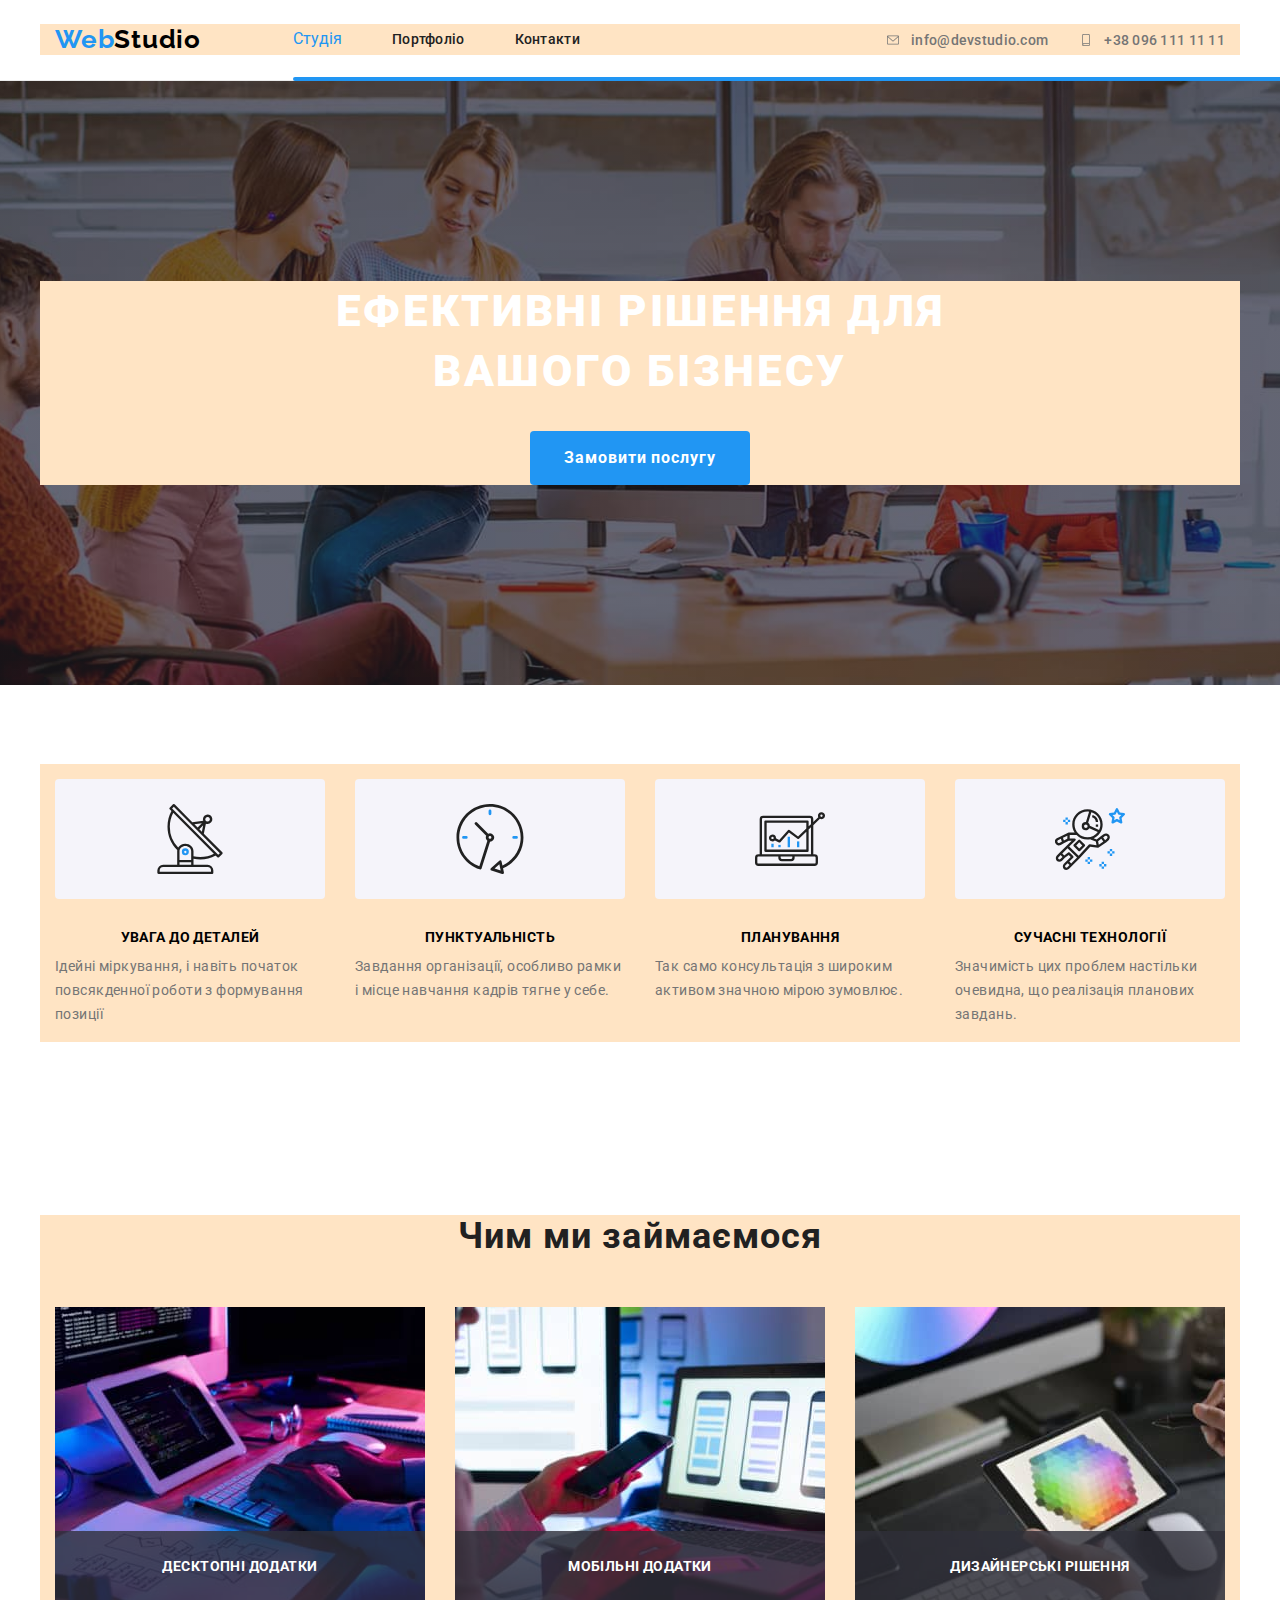
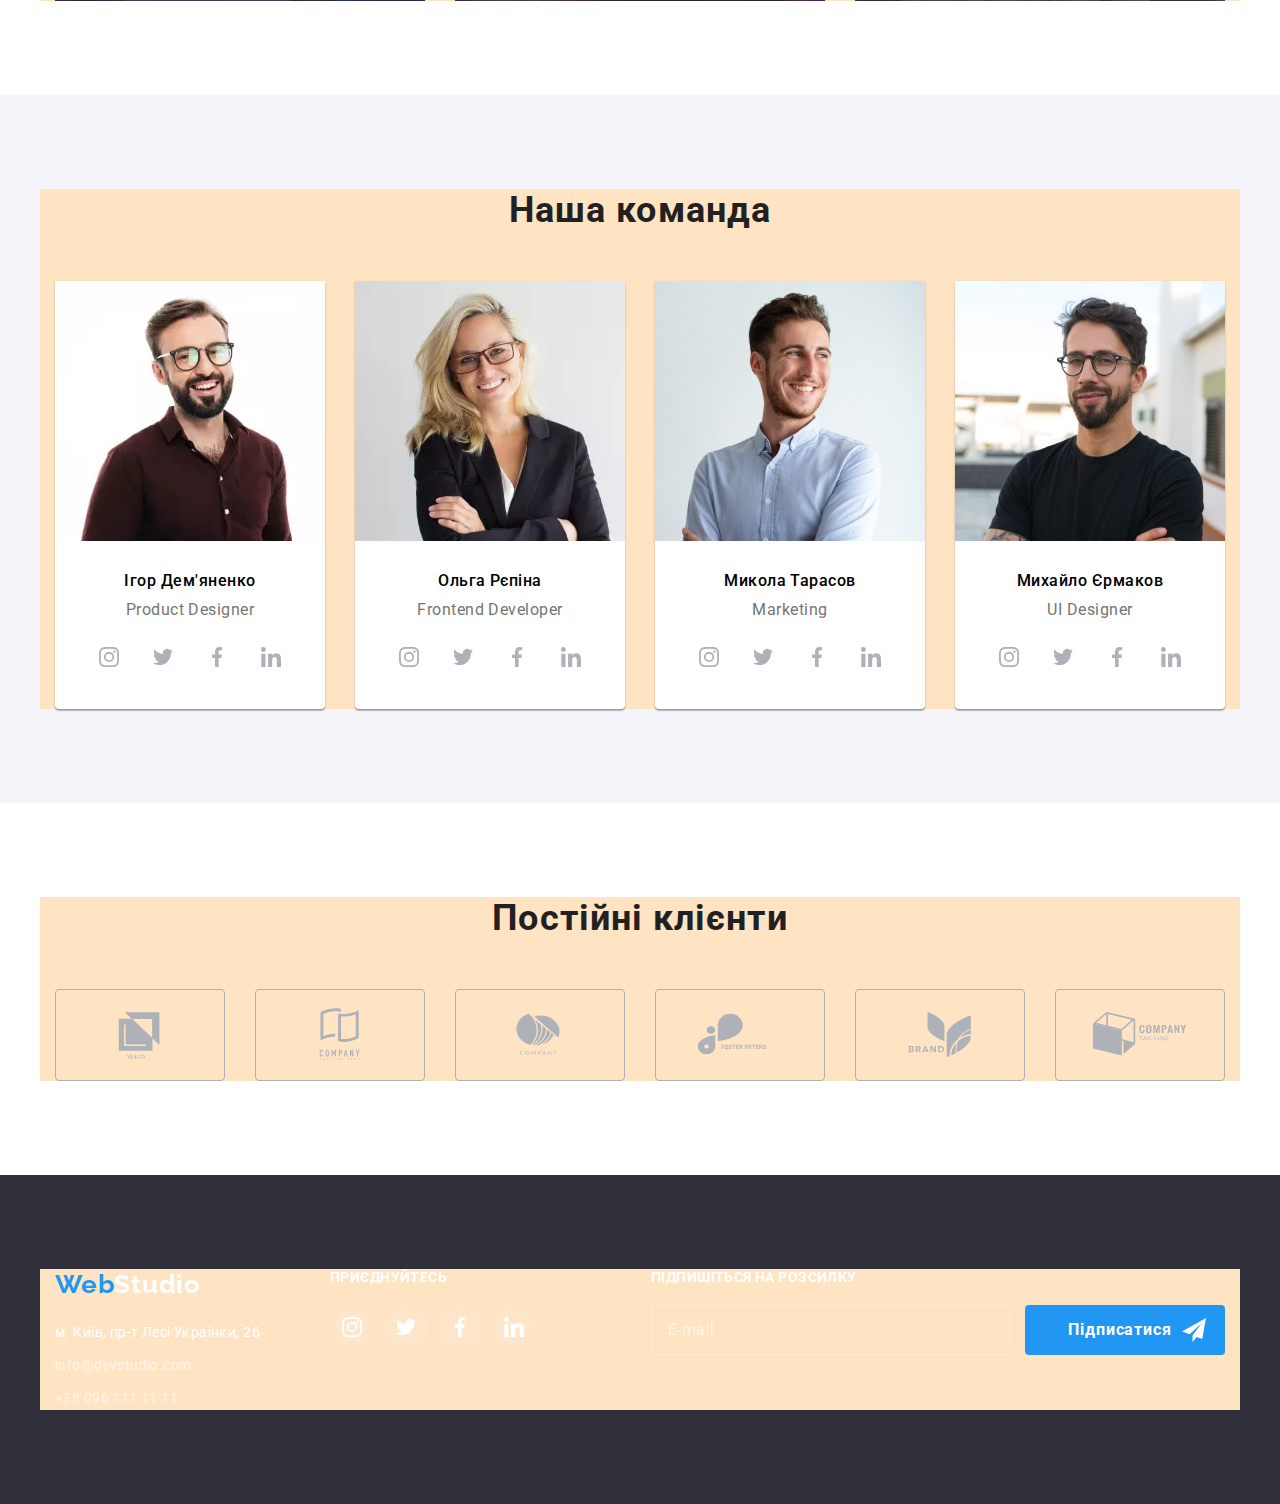
==== commit 0364d7aa: "footer is ready" ====
--- a/index.html
+++ b/index.html
@@ -420,8 +420,9 @@
         </section>
     </main>
     
-    <footer>
+    <footer class="section">
         <div class="container footer-split">
+          <div class="footer-tablet">
             <div class="footer-left">
             <a class="logo" href="./index.html"><span style="color:#2196F3">Web</span><span
                     style="color:#fff">Studio</span></a>
@@ -465,6 +466,7 @@
                     </li>
                 </ul>
             </div>
+          </div>
             <div class="footer-right">
                 <p class="footer-right-label">Підпишіться на розсилку</p>
                 <form name="sendout-subscription" autocomplete="on" novalidate>
--- a/css/main.min.css
+++ b/css/main.min.css
@@ -1 +1 @@
-:root{--main-text-color: #757575;--title-text-color: #212121;--second-text-color: #ffffff;--accent-color: #2196F3;--bcg-color: #FFFFFF;--bcgsecond-color: #F5F4FA;--bcgthird: #2F303A;--icon-color: #AFB1B8;--btn-bg-coor: #188CE8}.works-details,.logos-bg,.titles__icons-bg,.sendout-subscription,.footer-social-link,.social-link,.social-flex,.modal-form-checkbox,.close-button{display:flex;justify-content:center;align-items:center}a{text-decoration:none}img{display:block;max-width:100%;height:auto}h1,h2,h3,p{margin-top:0;margin-bottom:0}ul{list-style:none;padding-left:0;margin-top:0;margin-bottom:0}body{font-family:"Roboto",sans-serif;text-decoration:none}.container{width:100%;padding-left:15px;padding-right:15px}@media screen and (min-width: 480px){.container{width:480px;background-color:beige;margin-left:auto;margin-right:auto}}@media screen and (min-width: 768px){.container{width:768px;background-color:#adff2f}}@media screen and (min-width: 1200px){.container{width:1200px;background-color:bisque}}.section{padding-top:60px;padding-bottom:60px;margin-left:auto;margin-right:auto}@media screen and (min-width: 768px){.section{padding-top:94px;padding-bottom:94px}}.logo{font-family:"Raleway";font-weight:700;font-size:24px;line-height:1.1666666667;letter-spacing:.03em;text-decoration:none;transition:color 250ms cubic-bezier(0.4, 0, 0.2, 1)}.logo:hover,.logo:focus{color:var(--accent-color)}@media screen and (min-width: 768px){.logo{font-weight:700;font-size:26px;line-height:1.1923076923;letter-spacing:.03em}}.menu{display:none}.email-phone{display:none}.main-header{position:relative;padding-top:16px;padding-bottom:16px;margin-left:auto;margin-right:auto}.header-nav{position:relative;display:flex;justify-content:space-between;align-items:center}@media screen and (min-width: 768px){.main-header{padding-top:26px;padding-bottom:26px}.navigation__logo{margin-right:87px}.menu{display:flex;justify-content:center;column-gap:50px}.menu__link{font-weight:500;font-size:14px;line-height:1.1428571429;letter-spacing:.02em;color:var(--title-text-color);transition:color 250ms cubic-bezier(0.4, 0, 0.2, 1)}.menu__link:hover,.menu__link:focus{color:var(--accent-color)}.menu .menu__link_current{color:var(--accent-color)}.menu .menu__link_current::after{content:"";position:absolute;display:block;margin-left:auto;margin-right:auto;margin-top:28px;width:100%;height:4px;border-radius:2px;background-color:var(--accent-color)}}@media screen and (min-width: 1200px){.main-header{padding-top:24px;padding-bottom:25px;border-bottom:1px solid #ececec}.navigation__logo{margin-right:92px}}.email-phone{display:none}@media screen and (min-width: 768px){.email-phone-flex{display:flex;justify-content:space-between;align-content:center;margin-left:auto}.email-phone{display:block;margin-left:auto;padding-left:auto}.email-phone .email-phone__link{color:var(--main-text-color);font-weight:500;font-size:12px;line-height:1.1666666667;letter-spacing:.02em;transition:color 250ms cubic-bezier(0.4, 0, 0.2, 1)}.email-phone__icon{fill:var(--main-text-color);transition:fill 250ms cubic-bezier(0.4, 0, 0.2, 1)}.email-phone__link{display:flex;justify-content:center;align-items:center;gap:10px}.email-phone .email-phone__link:hover,.email-phone .email-phone__link:focus{color:var(--accent-color)}.email-phone__link:hover .email-phone__icon,.email-phone__link:focus .email-phone__icon{fill:var(--accent-color)}}@media screen and (min-width: 1200px){.email-phone .email-phone__link{font-weight:500;font-size:14px;line-height:1.1428571429;letter-spacing:.02em}.email-phone{display:flex;gap:30px;margin-left:auto;padding-left:auto}}.mobile-menu-btn{display:inline-flex;padding:0;margin:0;border:none;background-color:rgba(0,0,0,0);line-height:0;transition:cursor 250ms cubic-bezier(0.4, 0, 0.2, 1),fill 250ms cubic-bezier(0.4, 0, 0.2, 1)}.mobile-menu-btn:hover,.mobile-menu-btn:focus{cursor:pointer;fill:var(--accent-color)}.close-menu-btn{position:absolute;top:10px;right:15px;padding:0;margin:0;border:none;background-color:rgba(0,0,0,0);line-height:0;transition:cursor 250ms cubic-bezier(0.4, 0, 0.2, 1),fill 250ms cubic-bezier(0.4, 0, 0.2, 1)}.close-menu-btn:hover,.close-menu-btn:focus{fill:var(--accent-color);cursor:pointer}.mobile-menu-window{position:fixed;top:0;left:0;z-index:100;height:100%;background-color:teal;opacity:0;visibility:hidden;pointer-events:none;transition:opacity 250ms cubic-bezier(0.4, 0, 0.2, 1),visibility 250ms cubic-bezier(0.4, 0, 0.2, 1)}.mobile-menu-window.is-open{opacity:1;visibility:visible;pointer-events:auto}.mobile-menu-container{position:relative;padding-top:48px;padding-bottom:48px;padding-left:40px;height:100vh;display:flex;flex-direction:column}.mobile-menu__labels:not(:last-child){margin-bottom:32px}.mobile-menu__link{font-weight:500;font-size:40px;line-height:1.175;letter-spacing:.02em;color:var(--title-text-color);transition:color 250ms cubic-bezier(0.4, 0, 0.2, 1)}.mobile-menu__link:hover,.mobile-menu__link:focus{color:var(--accent-color)}.phone-email{margin-top:auto}.phone-email__contacts:not(:last-child){margin-bottom:32px}.phone-email__phone{font-weight:500;font-size:34px;line-height:1.1764705882;letter-spacing:.02em;color:var(--accent-color)}.phone-email__email{font-weight:500;font-size:24px;line-height:1.1666666667;letter-spacing:.02em;color:var(--main-text-color)}.socials-labels{display:flex;justify-content:space-between;align-items:center;gap:20px;margin-top:auto}.socials-labels__link{font-weight:500;font-size:18px;line-height:1.2222222222;letter-spacing:.02em;color:var(--accent-color)}.socials-labels__link::after{content:"";border:1px solid rgba(33,33,33,.2);transform:rotate(90deg);margin-left:10px}@media screen and (min-width: 768px){.mobile-menu-btn{display:none}}.modal-button{display:block;padding:10px 24px;border-radius:4px;margin-left:auto;margin-right:auto;min-width:200px;font-weight:700;font-size:16px;line-height:1.875;letter-spacing:.06em;color:#fff;border-color:rgba(0,0,0,0);background-color:var(--accent-color);cursor:pointer;transition:background-color 250ms cubic-bezier(0.4, 0, 0.2, 1),color 250ms cubic-bezier(0.4, 0, 0.2, 1)}.modal-button:hover{background-color:var(--btn-bg-coor);color:var(--second-text-color)}@media screen and (min-width: 1200px){.modal-button{padding:10px 32px;min-width:216px}}.backdrop{position:fixed;top:0;left:0;width:100%;height:100%;background-color:rgba(0,0,0,.2);transition:opacity 250ms cubic-bezier(0.4, 0, 0.2, 1),visibility 250ms cubic-bezier(0.4, 0, 0.2, 1)}.backdrop.is-hidden{visibility:hidden;opacity:0;pointer-events:none}.modal.is-hidden{transform:translate(-50%, -50%)}.modal{padding:40px;position:absolute;top:50%;left:50%;width:528px;height:581px;transform:translate(-50%, -50%);background-color:var(--bcg-color)}.close-button{position:absolute;top:8px;right:8px;width:30px;height:30px;padding:0;border:1px solid rgba(0,0,0,.1);border-radius:50%;background-color:rgba(0,0,0,0);transition:cursor 250ms cubic-bezier(0.4, 0, 0.2, 1)}.close-button:hover,.close-button:focus{cursor:pointer}.modal-form{display:flex;flex-direction:column}.modal-form-name{margin-bottom:12px;font-weight:700;font-size:20px;line-height:1.15;letter-spacing:.03em;text-align:center}.modal-field-name{display:block;margin-bottom:4px;font-weight:400;font-size:12px;line-height:1.1716666667;letter-spacing:.01em;color:var(--main-text-color)}.modal-form-field{margin-bottom:10px}.modal-input-positionning{position:relative;display:block}.modal-form-input{width:100%;height:40px;padding-left:42px;border:1px solid rgba(33,33,33,.2);border-radius:4px;outline:none;cursor:pointer;transition:border 250ms cubic-bezier(0.4, 0, 0.2, 1)}.modal-form-input:focus{border-color:var(--accent-color)}.modal-field-icon{position:absolute;top:50%;left:12px;transform:translateY(-50%);fill:var(--title-text-color);transition:fill 250ms cubic-bezier(0.4, 0, 0.2, 1)}.modal-form-input:focus+.modal-field-icon{fill:var(--accent-color)}.modal-field-comment{margin-bottom:20px}.modal-form-comment{display:block;width:100%;height:120px;resize:none;border:1px solid rgba(33,33,33,.2);border-radius:4px;outline:none;cursor:pointer;padding:12px 16px;transition:border 250ms cubic-bezier(0.4, 0, 0.2, 1)}.modal-form-comment:focus{border-color:var(--accent-color)}.modal-form-comment::placeholder{font-weight:400;font-size:12px;line-height:1.1666666667;letter-spacing:.01em;color:rgba(117,117,117,.5)}.icon-checkbox{width:16px;height:15px;border:1px solid;margin-right:7px;border-color:var(--title-text-color);border-radius:2px;cursor:pointer;transition:background-color 250ms cubic-bezier(0.4, 0, 0.2, 1),border-color 250ms cubic-bezier(0.4, 0, 0.2, 1)}.icon-checkbox-visibility{display:none;fill:var(--bcg-color)}.modal-checkbox:checked+.icon-checkbox .icon-checkbox-visibility{display:block}.modal-checkbox{position:absolute;appearance:none}.modal-checkbox:checked+.icon-checkbox{background-color:var(--accent-color);border-color:rgba(0,0,0,0)}.modal-form-checkbox{margin-bottom:30px}.modal-policy-text{font-weight:400;font-size:14px;line-height:1.7142857143;letter-spacing:.03em;color:var(--main-text-color)}.policy-link-color{color:var(--accent-color);text-decoration-line:underline}.modal-send-button{min-width:200px;min-height:50px;margin-left:auto;margin-right:auto;padding:10px 52px;border:1px solid rgba(0,0,0,0);border-radius:4px;background-color:var(--btn-bg-coor);color:var(--second-text-color);cursor:pointer;font-weight:700;font-size:16px;line-height:1.875;letter-spacing:.06em;text-align:center;transition:box-shadow 250ms cubic-bezier(0.4, 0, 0.2, 1)}.modal-send-button:focus,.modal-send-button:hover{box-shadow:0px 4px 4px rgba(0,0,0,.15);outline:none}.social-flex{gap:10px;padding-bottom:30px}.social-item{fill:var(--icon-color);transition:fill 250ms cubic-bezier(0.4, 0, 0.2, 1)}.social-link:hover .social-item,.social-link:focus .social-item{fill:var(--bcg-color)}.social-link{width:44px;height:44px;border-radius:50%;background-color:var(--bcg-color);transition:background-color 250ms cubic-bezier(0.4, 0, 0.2, 1)}.social-link:hover,.social-link:focus{background-color:var(--accent-color)}footer{background-color:var(--bcgthird);padding-top:60px;padding-bottom:60px;margin-right:auto}footer .logo{display:block;margin-bottom:20px;margin-right:0;font-family:"Raleway";font-weight:700;font-size:26px;line-height:1.1738461538;letter-spacing:.03em}.footer-split{display:flex;justify-content:space-between;align-items:baseline}.adresses{font-weight:400;font-size:14px;line-height:1.7142857143;letter-spacing:.03em;font-style:normal}.contacts-list:not(:last-child){margin-bottom:9px}.post-address{color:var(--second-text-color);transition:color 250ms cubic-bezier(0.4, 0, 0.2, 1)}.post-address:hover,.post-address:focus{color:#2196f3}.contacts-footer{color:rgba(255,255,255,.6);transition:color 250ms cubic-bezier(0.4, 0, 0.2, 1)}.contacts-footer:hover,.contacts-footer:focus{color:var(--accent-color)}.footer-social-cta{margin-bottom:20px;font-weight:700;font-size:14px;line-height:1.1428571429;letter-spacing:.03em;text-transform:uppercase;color:var(--second-text-color)}.footer-middle{margin-left:70px;margin-right:auto}.footer-socials{display:flex;justify-content:space-between;align-items:center;gap:10px}.footer-social-link{width:44px;height:44px;border-radius:50%;background-color:rgba(255,255,255,.1);transition:background-color 250ms cubic-bezier(0.4, 0, 0.2, 1)}.footer-social-link:hover,.footer-social-link:focus{background-color:var(--accent-color)}.footer-social-item{fill:var(--second-text-color);transition:fill 250ms cubic-bezier(0.4, 0, 0.2, 1)}.footer-social-link .footer-social-item:hover,.footer-social-link .footer-social-item:focus{fill:var(--bcg-color)}.footer-right{margin-right:0;margin-left:93px}.footer-right-label{margin-bottom:20px;font-weight:700;font-size:14px;line-height:1.1428571429;letter-spacing:.03em;text-transform:uppercase;color:var(--second-text-color)}.sendout-subscription{min-width:570px;min-height:86px}.subscription-label{margin-right:12px}.email-input{width:358px;height:50px;padding-left:16px;border:1px solid rgba(255,255,255,.3);border-radius:4px;background-color:rgba(0,0,0,0);color:var(--second-text-color)}.email-input::placeholder{font-weight:400;font-size:16px;line-height:1.25;letter-spacing:.03em;color:rgba(255,255,255,.6)}.subscription-button{position:relative;min-width:200px;min-height:50px;margin-left:auto;margin-right:auto;border-radius:4px;font-weight:700;font-size:16px;line-height:1.875;letter-spacing:.06em;text-align:center;color:#fff;background-color:var(--accent-color);cursor:pointer;border-color:rgba(0,0,0,0);transition:cursor 250ms cubic-bezier(0.4, 0, 0.2, 1),background-color 250ms cubic-bezier(0.4, 0, 0.2, 1)}.subscription-button:hover,.subscription-button:focus{background-color:var(--btn-bg-coor)}.subscription-text{margin-right:10px}.subscription-button-icon{position:absolute;top:50%;left:auto;width:24px;height:24px;transform:translateY(-50%);padding:0}.hero{padding-top:118px;padding-bottom:118px}.hero__overlay{width:100%;margin-left:auto;margin-right:auto;background-color:#c4c4c4;background-image:linear-gradient(rgba(47, 48, 58, 0.4), rgba(47, 48, 58, 0.4)),url(../images/index.photos/hero-bcg-mobile.jpg);background-position:center;background-repeat:no-repeat;background-size:cover}.hero__text{width:80%;margin:0 auto 30px;font-weight:900;font-size:26px;line-height:1.6153846154;letter-spacing:.06em;text-transform:uppercase;text-align:center;color:var(--second-text-color)}@media screen and (min-device-pixel-ratio: 2)and (max-width: 767px),screen and (min-resolution: 192dpi)and (max-width: 767px),screen and (min-resolution: 2dppx)and (max-width: 767px){.hero__overlay{background-image:linear-gradient(rgba(47, 48, 58, 0.4), rgba(47, 48, 58, 0.4)),url(../images/index.photos/hero-bcg-mobile@2x.jpg)}}@media screen and (min-width: 768px){.hero__overlay{background-image:linear-gradient(rgba(47, 48, 58, 0.4), rgba(47, 48, 58, 0.4)),url(../images/index.photos/hero-bcg-tablet.jpg)}}@media screen and (min-device-pixel-ratio: 2)and (min-width: 768px),screen and (min-resolution: 192dpi)and (min-width: 768px),screen and (min-resolution: 2dppx)and (min-width: 768px){.hero__overlay{background-image:linear-gradient(rgba(47, 48, 58, 0.4), rgba(47, 48, 58, 0.4)),url(../images/index.photos/hero-bcg-tablet@2x.jpg)}}@media screen and (min-width: 1200px){.hero{padding-top:200px;padding-bottom:200px}.hero__overlay{max-width:1600px;background-image:linear-gradient(rgba(47, 48, 58, 0.4), rgba(47, 48, 58, 0.4)),url(../images/index.photos/hero-bcg-desktop.jpg)}.hero__text{width:60%;font-weight:900;font-size:44px;line-height:1.3636363636;letter-spacing:.06em}}@media screen and (min-device-pixel-ratio: 2)and (min-width: 1200px),screen and (min-resolution: 192dpi)and (min-width: 1200px),screen and (min-resolution: 2dppx)and (min-width: 1200px){.hero__overlay{background-image:linear-gradient(rgba(47, 48, 58, 0.4), rgba(47, 48, 58, 0.4)),url(../images/index.photos/hero-bcg-desktop@2x.jpg)}}.titles__list{margin:auto;margin-left:auto}@media screen and (max-width: 767px){.titles__list:not(:last-child){margin-bottom:30px}}.titles__label{margin-bottom:10px;font-weight:700;font-size:14px;line-height:1.1428571429;letter-spacing:.03em;text-transform:uppercase;color:var(--headlines-title);text-align:center}.titles__text{margin-left:auto;margin-right:auto;color:var(--main-text-color);font-size:14px;line-height:1.71;letter-spacing:.03em}.titles__icons-bg{height:120px;margin-bottom:30px;background-color:var(--bcgsecond-color);border-radius:4px}@media screen and (min-width: 768px){.titles{display:flex;flex-wrap:wrap;margin:-15px}.titles__list{flex-basis:calc((100% - 60px)/2);margin:15px}.titles__icons-bg{min-width:354px}}@media screen and (min-width: 1200px){.titles__list{flex-basis:calc((100% - 120px)/4);margin:15px}.titles__icons-bg{min-width:270px}.special{padding-top:94px}}@media screen and (min-width: 1200px){.skills{margin-bottom:50px;font-weight:700;font-size:36px;line-height:1.17;text-align:center;letter-spacing:.03em;color:var(--title-text-color)}.images{display:flex;justify-content:space-between;column-gap:30px}.skills-list{position:relative}.skills-label{position:absolute;display:flex;justify-content:center;align-items:center;width:100%;height:70px;bottom:0;font-weight:700;font-size:14px;line-height:1.1428571429;letter-spacing:.03em;text-align:center;text-transform:uppercase;color:var(--second-text-color);background-color:rgba(47,48,58,.8)}}@media screen and (max-width: 1199px){.main-skills{display:none}}.team{background-color:var(--bcgsecond-color)}.team-label{margin-bottom:30px;font-weight:700;font-size:28px;line-height:1.1785714286;letter-spacing:.03em;text-align:center;color:var(--title-text-color)}.team-card{border:1px;border-radius:0 0 4px 4px;background-color:var(--bcg-color);box-shadow:0px 1px 3px rgba(0,0,0,.12),0px 1px 1px rgba(0,0,0,.14),0px 2px 1px rgba(0,0,0,.2)}.team-list{display:flex;flex-direction:column;justify-content:space-between;align-items:center;gap:30px}.team-member{padding-top:30px;margin-bottom:10px;font-weight:500;font-size:16px;line-height:1.1875;letter-spacing:.03em;text-align:center;color:var(--headlines-title)}.team-profession{margin-bottom:16px;font-weight:400;font-size:16px;line-height:1.1875;letter-spacing:.03em;color:var(--main-text-color);text-align:center}@media screen and (min-width: 768px){.team-list{flex-direction:row;flex-wrap:wrap;justify-content:center;flex-basis:calc((100% - 60px)/2);align-items:unset}}@media screen and (min-width: 1200px){.team-label{margin-bottom:50px;font-weight:700;font-size:36px;line-height:1.1666666667;letter-spacing:.03em}}.clients-label{margin-bottom:30px;font-weight:700;font-size:28px;line-height:1.1785714286;letter-spacing:.03em;text-align:center;letter-spacing:.03em;color:var(--title-text-color)}.clients-logos{display:flex;justify-content:center;flex-wrap:wrap;gap:30px}.logos-list{flex-basis:calc((100% - 60px)/2)}.logos-bg{height:92px;border:1px solid var(--icon-color);border-radius:4px;transition:border-color 250ms cubic-bezier(0.4, 0, 0.2, 1)}.logos-bg:hover,.logos-bg:focus{border-color:var(--accent-color)}.logo-item{fill:var(--icon-color);transition:fill 250ms cubic-bezier(0.4, 0, 0.2, 1)}.logos-bg:hover .logo-item,.logos-bg:focus .logo-item{fill:var(--accent-color)}@media screen and (min-width: 768px){.logos-list{flex-basis:calc((100% - 90px)/3)}}@media screen and (min-width: 768px){.clients-logos{flex-wrap:nowrap}.clients-label{margin-bottom:50px;font-weight:700;font-size:36px;line-height:1.1666666667;letter-spacing:.03em}}.portfolio-page .filters{background-color:var(--bcgsecond-color)}.filters-item{display:flex;justify-content:center;margin-bottom:50px;column-gap:8px}.filter-button{padding:6px 22px;border-radius:4px;min-width:73px;border-color:rgba(0,0,0,0);font-family:inherit;font-weight:500;font-size:16px;line-height:1.625;letter-spacing:.03em;text-align:center;color:var(--title-text-color);cursor:pointer;transition:color 250ms cubic-bezier(0.4, 0, 0.2, 1),background-color 250ms cubic-bezier(0.4, 0, 0.2, 1),box-shadow 250ms cubic-bezier(0.4, 0, 0.2, 1)}.filter-button:hover,.filter-button:focus{color:var(--second-text-color);background-color:var(--accent-color);box-shadow:0px 3px 1px rgba(0,0,0,.1),0px 1px 2px rgba(0,0,0,.08),0px 2px 2px rgba(0,0,0,.12)}.filters-item .current{color:var(--second-text-color);background-color:var(--accent-color)}.works-list{display:flex;flex-basis:33.3333333333%;gap:30px;flex-wrap:wrap}.img-subscription{padding:20px 24px;border-right:1px solid #eee;border-bottom:1px solid #eee;border-left:1px solid #eee}.work-description{font-weight:500;font-size:16px;line-height:1.875;letter-spacing:.03em;color:var(--main-text-color)}.work-title{margin-bottom:4px;font-weight:700;font-size:18px;line-height:2;letter-spacing:.06em;color:var(--title-text-color)}.works-link{display:block;transition:box-shadow 250ms cubic-bezier(0.4, 0, 0.2, 1)}.works-link:hover,.works-link:focus{box-shadow:0px 1px 1px rgba(0,0,0,.12),0px 4px 4px rgba(0,0,0,.06),1px 4px 6px rgba(0,0,0,.16)}.works-details{position:relative;overflow:hidden}.works-overlay{position:absolute;top:0;left:0;display:block;width:100%;height:100%;padding:63px 24px;font-weight:400;font-size:18px;line-height:1.5555555556;letter-spacing:.03em;color:var(--second-text-color);background-color:rgba(33,150,243,.9);transform:translateY(101%);overflow:auto;transition:transform 250ms cubic-bezier(0.4, 0, 0.2, 1)}.works-link:hover .works-overlay,.works-link:focus .works-overlay{transform:translateY(0)}/*# sourceMappingURL=main.min.css.map */+:root{--main-text-color: #757575;--title-text-color: #212121;--second-text-color: #ffffff;--accent-color: #2196F3;--bcg-color: #FFFFFF;--bcgsecond-color: #F5F4FA;--bcgthird: #2F303A;--icon-color: #AFB1B8;--btn-bg-coor: #188CE8}.works-details,.logos-bg,.titles__icons-bg,.footer-social-link,.social-link,.social-flex,.modal-form-checkbox,.close-button{display:flex;justify-content:center;align-items:center}a{text-decoration:none}img{display:block;max-width:100%;height:auto}h1,h2,h3,p{margin-top:0;margin-bottom:0}ul{list-style:none;padding-left:0;margin-top:0;margin-bottom:0}body{font-family:"Roboto",sans-serif;text-decoration:none}.container{width:100%;padding-left:15px;padding-right:15px}@media screen and (min-width: 480px){.container{width:480px;background-color:beige;margin-left:auto;margin-right:auto}}@media screen and (min-width: 768px){.container{width:768px;background-color:#adff2f}}@media screen and (min-width: 1200px){.container{width:1200px;background-color:bisque}}.section{padding-top:60px;padding-bottom:60px;margin-left:auto;margin-right:auto}@media screen and (min-width: 1200px){.section{padding-top:94px;padding-bottom:94px}}.logo{font-family:"Raleway";font-weight:700;font-size:24px;line-height:1.1666666667;letter-spacing:.03em;text-decoration:none;transition:color 250ms cubic-bezier(0.4, 0, 0.2, 1)}.logo:hover,.logo:focus{color:var(--accent-color)}@media screen and (min-width: 768px){.logo{font-weight:700;font-size:26px;line-height:1.1923076923;letter-spacing:.03em}}.menu{display:none}.email-phone{display:none}.main-header{position:relative;padding-top:16px;padding-bottom:16px;margin-left:auto;margin-right:auto}.header-nav{position:relative;display:flex;justify-content:space-between;align-items:center}@media screen and (min-width: 768px){.main-header{padding-top:26px;padding-bottom:26px}.navigation__logo{margin-right:87px}.menu{display:flex;justify-content:center;column-gap:50px}.menu__link{font-weight:500;font-size:14px;line-height:1.1428571429;letter-spacing:.02em;color:var(--title-text-color);transition:color 250ms cubic-bezier(0.4, 0, 0.2, 1)}.menu__link:hover,.menu__link:focus{color:var(--accent-color)}.menu .menu__link_current{color:var(--accent-color)}.menu .menu__link_current::after{content:"";position:absolute;display:block;margin-left:auto;margin-right:auto;margin-top:28px;width:100%;height:4px;border-radius:2px;background-color:var(--accent-color)}}@media screen and (min-width: 1200px){.main-header{padding-top:24px;padding-bottom:25px;border-bottom:1px solid #ececec}.navigation__logo{margin-right:92px}}.email-phone{display:none}@media screen and (min-width: 768px){.email-phone-flex{display:flex;justify-content:space-between;align-content:center;margin-left:auto}.email-phone{display:block;margin-left:auto;padding-left:auto}.email-phone .email-phone__link{color:var(--main-text-color);font-weight:500;font-size:12px;line-height:1.1666666667;letter-spacing:.02em;transition:color 250ms cubic-bezier(0.4, 0, 0.2, 1)}.email-phone__icon{fill:var(--main-text-color);transition:fill 250ms cubic-bezier(0.4, 0, 0.2, 1)}.email-phone__link{display:flex;justify-content:center;align-items:center;gap:10px}.email-phone .email-phone__link:hover,.email-phone .email-phone__link:focus{color:var(--accent-color)}.email-phone__link:hover .email-phone__icon,.email-phone__link:focus .email-phone__icon{fill:var(--accent-color)}}@media screen and (min-width: 1200px){.email-phone .email-phone__link{font-weight:500;font-size:14px;line-height:1.1428571429;letter-spacing:.02em}.email-phone{display:flex;gap:30px;margin-left:auto;padding-left:auto}}.mobile-menu-btn{display:inline-flex;padding:0;margin:0;border:none;background-color:rgba(0,0,0,0);line-height:0;transition:cursor 250ms cubic-bezier(0.4, 0, 0.2, 1),fill 250ms cubic-bezier(0.4, 0, 0.2, 1)}.mobile-menu-btn:hover,.mobile-menu-btn:focus{cursor:pointer;fill:var(--accent-color)}.close-menu-btn{position:absolute;top:10px;right:15px;padding:0;margin:0;border:none;background-color:rgba(0,0,0,0);line-height:0;transition:cursor 250ms cubic-bezier(0.4, 0, 0.2, 1),fill 250ms cubic-bezier(0.4, 0, 0.2, 1)}.close-menu-btn:hover,.close-menu-btn:focus{fill:var(--accent-color);cursor:pointer}.mobile-menu-window{position:fixed;top:0;left:0;z-index:100;height:100%;background-color:teal;opacity:0;visibility:hidden;pointer-events:none;transition:opacity 250ms cubic-bezier(0.4, 0, 0.2, 1),visibility 250ms cubic-bezier(0.4, 0, 0.2, 1)}.mobile-menu-window.is-open{opacity:1;visibility:visible;pointer-events:auto}.mobile-menu-container{position:relative;padding-top:48px;padding-bottom:48px;padding-left:40px;height:100vh;display:flex;flex-direction:column}.mobile-menu__labels:not(:last-child){margin-bottom:32px}.mobile-menu__link{font-weight:500;font-size:40px;line-height:1.175;letter-spacing:.02em;color:var(--title-text-color);transition:color 250ms cubic-bezier(0.4, 0, 0.2, 1)}.mobile-menu__link:hover,.mobile-menu__link:focus{color:var(--accent-color)}.phone-email{margin-top:auto}.phone-email__contacts:not(:last-child){margin-bottom:32px}.phone-email__phone{font-weight:500;font-size:34px;line-height:1.1764705882;letter-spacing:.02em;color:var(--accent-color)}.phone-email__email{font-weight:500;font-size:24px;line-height:1.1666666667;letter-spacing:.02em;color:var(--main-text-color)}.socials-labels{display:flex;justify-content:space-between;align-items:center;gap:20px;margin-top:auto}.socials-labels__link{font-weight:500;font-size:18px;line-height:1.2222222222;letter-spacing:.02em;color:var(--accent-color)}.socials-labels__link::after{content:"";border:1px solid rgba(33,33,33,.2);transform:rotate(90deg);margin-left:10px}@media screen and (min-width: 768px){.mobile-menu-btn{display:none}}.modal-button{display:block;padding:10px 24px;border-radius:4px;margin-left:auto;margin-right:auto;min-width:200px;font-weight:700;font-size:16px;line-height:1.875;letter-spacing:.06em;color:#fff;border-color:rgba(0,0,0,0);background-color:var(--accent-color);cursor:pointer;transition:background-color 250ms cubic-bezier(0.4, 0, 0.2, 1),color 250ms cubic-bezier(0.4, 0, 0.2, 1)}.modal-button:hover{background-color:var(--btn-bg-coor);color:var(--second-text-color)}@media screen and (min-width: 1200px){.modal-button{padding:10px 32px;min-width:216px}}.backdrop{position:fixed;top:0;left:0;width:100%;height:100%;background-color:rgba(0,0,0,.2);transition:opacity 250ms cubic-bezier(0.4, 0, 0.2, 1),visibility 250ms cubic-bezier(0.4, 0, 0.2, 1)}.backdrop.is-hidden{visibility:hidden;opacity:0;pointer-events:none}.modal.is-hidden{transform:translate(-50%, -50%)}.modal{padding:40px;position:absolute;top:50%;left:50%;width:528px;height:581px;transform:translate(-50%, -50%);background-color:var(--bcg-color)}.close-button{position:absolute;top:8px;right:8px;width:30px;height:30px;padding:0;border:1px solid rgba(0,0,0,.1);border-radius:50%;background-color:rgba(0,0,0,0);transition:cursor 250ms cubic-bezier(0.4, 0, 0.2, 1)}.close-button:hover,.close-button:focus{cursor:pointer}.modal-form{display:flex;flex-direction:column}.modal-form-name{margin-bottom:12px;font-weight:700;font-size:20px;line-height:1.15;letter-spacing:.03em;text-align:center}.modal-field-name{display:block;margin-bottom:4px;font-weight:400;font-size:12px;line-height:1.1716666667;letter-spacing:.01em;color:var(--main-text-color)}.modal-form-field{margin-bottom:10px}.modal-input-positionning{position:relative;display:block}.modal-form-input{width:100%;height:40px;padding-left:42px;border:1px solid rgba(33,33,33,.2);border-radius:4px;outline:none;cursor:pointer;transition:border 250ms cubic-bezier(0.4, 0, 0.2, 1)}.modal-form-input:focus{border-color:var(--accent-color)}.modal-field-icon{position:absolute;top:50%;left:12px;transform:translateY(-50%);fill:var(--title-text-color);transition:fill 250ms cubic-bezier(0.4, 0, 0.2, 1)}.modal-form-input:focus+.modal-field-icon{fill:var(--accent-color)}.modal-field-comment{margin-bottom:20px}.modal-form-comment{display:block;width:100%;height:120px;resize:none;border:1px solid rgba(33,33,33,.2);border-radius:4px;outline:none;cursor:pointer;padding:12px 16px;transition:border 250ms cubic-bezier(0.4, 0, 0.2, 1)}.modal-form-comment:focus{border-color:var(--accent-color)}.modal-form-comment::placeholder{font-weight:400;font-size:12px;line-height:1.1666666667;letter-spacing:.01em;color:rgba(117,117,117,.5)}.icon-checkbox{width:16px;height:15px;border:1px solid;margin-right:7px;border-color:var(--title-text-color);border-radius:2px;cursor:pointer;transition:background-color 250ms cubic-bezier(0.4, 0, 0.2, 1),border-color 250ms cubic-bezier(0.4, 0, 0.2, 1)}.icon-checkbox-visibility{display:none;fill:var(--bcg-color)}.modal-checkbox:checked+.icon-checkbox .icon-checkbox-visibility{display:block}.modal-checkbox{position:absolute;appearance:none}.modal-checkbox:checked+.icon-checkbox{background-color:var(--accent-color);border-color:rgba(0,0,0,0)}.modal-form-checkbox{margin-bottom:30px}.modal-policy-text{font-weight:400;font-size:14px;line-height:1.7142857143;letter-spacing:.03em;color:var(--main-text-color)}.policy-link-color{color:var(--accent-color);text-decoration-line:underline}.modal-send-button{min-width:200px;min-height:50px;margin-left:auto;margin-right:auto;padding:10px 52px;border:1px solid rgba(0,0,0,0);border-radius:4px;background-color:var(--btn-bg-coor);color:var(--second-text-color);cursor:pointer;font-weight:700;font-size:16px;line-height:1.875;letter-spacing:.06em;text-align:center;transition:box-shadow 250ms cubic-bezier(0.4, 0, 0.2, 1)}.modal-send-button:focus,.modal-send-button:hover{box-shadow:0px 4px 4px rgba(0,0,0,.15);outline:none}.social-flex{gap:10px;padding-bottom:30px}.social-item{fill:var(--icon-color);transition:fill 250ms cubic-bezier(0.4, 0, 0.2, 1)}.social-link:hover .social-item,.social-link:focus .social-item{fill:var(--bcg-color)}.social-link{width:44px;height:44px;border-radius:50%;background-color:var(--bcg-color);transition:background-color 250ms cubic-bezier(0.4, 0, 0.2, 1)}.social-link:hover,.social-link:focus{background-color:var(--accent-color)}footer{background-color:var(--bcgthird)}footer .logo{display:block;margin-bottom:20px;font-family:"Raleway";font-weight:700;font-size:24px;line-height:1.1666666667;letter-spacing:.03em;text-align:center}@media screen and (min-width: 1200px){footer .logo{font-weight:700;font-size:26px;line-height:1.1923076923;letter-spacing:.03em;text-align:left}}.adresses{font-weight:400;font-size:14px;line-height:1.7142857143;letter-spacing:.03em;font-style:normal;text-align:center}.contacts-list:not(:last-child){margin-bottom:9px}.post-address{color:var(--second-text-color);transition:color 250ms cubic-bezier(0.4, 0, 0.2, 1)}.post-address:hover,.post-address:focus{color:#2196f3}.contacts-footer{color:rgba(255,255,255,.6);transition:color 250ms cubic-bezier(0.4, 0, 0.2, 1)}.contacts-footer:hover,.contacts-footer:focus{color:var(--accent-color)}@media screen and (min-width: 1200px){.adresses{text-align:left}.post-address{display:inline}}.footer-social-cta{margin-bottom:20px;font-weight:700;font-size:14px;line-height:1.1428571429;letter-spacing:.03em;text-transform:uppercase;color:var(--second-text-color);text-align:center}.footer-socials{display:flex;justify-content:center;align-items:center;gap:10px}.footer-social-link{width:44px;height:44px;border-radius:50%;background-color:rgba(255,255,255,.1);transition:background-color 250ms cubic-bezier(0.4, 0, 0.2, 1)}.footer-social-link:hover,.footer-social-link:focus{background-color:var(--accent-color)}.footer-social-item{fill:var(--second-text-color);transition:fill 250ms cubic-bezier(0.4, 0, 0.2, 1)}.footer-social-link .footer-social-item:hover,.footer-social-link .footer-social-item:focus{fill:var(--bcg-color)}@media screen and (min-width: 1200px){.footer-social-cta{text-align:left}}.footer-right-label{margin-bottom:20px;font-weight:700;font-size:14px;line-height:1.1428571429;letter-spacing:.03em;text-transform:uppercase;color:var(--second-text-color);text-align:center}.sendout-subscription{min-width:450px;min-height:156px;display:flex;justify-content:center}.subscription-button{display:block;position:relative;min-width:200px;min-height:50px;margin-left:auto;margin-right:auto;border-radius:4px;font-weight:700;font-size:16px;line-height:1.875;letter-spacing:.06em;text-align:center;color:#fff;background-color:var(--accent-color);cursor:pointer;border-color:rgba(0,0,0,0);transition:cursor 250ms cubic-bezier(0.4, 0, 0.2, 1),background-color 250ms cubic-bezier(0.4, 0, 0.2, 1)}.subscription-button:hover,.subscription-button:focus{background-color:var(--btn-bg-coor)}.subscription-text{margin-right:10px}.subscription-button-icon{position:absolute;top:50%;left:auto;width:24px;height:24px;transform:translateY(-50%);padding:0}.email-input{width:100%;height:50px;margin-bottom:20px;padding-left:16px;border:1px solid rgba(255,255,255,.3);border-radius:4px;background-color:rgba(0,0,0,0);color:var(--second-text-color)}.email-input::placeholder{font-weight:400;font-size:16px;line-height:1.25;letter-spacing:.03em;color:rgba(255,255,255,.6)}@media screen and (min-width: 768px){.email-input{width:450px}.sendout-subscription{display:inline-block;min-width:570px;min-height:86px}.subscription-label{margin-left:166px}}@media screen and (min-width: 1200px){.sendout-subscription{justify-content:space-between}.footer-right-label{text-align:left}.subscription-label{margin-left:0;margin-right:12px}.email-input{width:358px}.subscription-button{display:inline;margin-left:0}}.footer-split{display:flex;flex-direction:column;justify-content:space-between;gap:60px}.footer-right{margin-right:0;margin-left:0}.footer-tablet{display:flex;flex-direction:column;justify-content:space-between;gap:60px}@media screen and (min-width: 768px){.footer-tablet{flex-direction:row;margin-left:76px;margin-right:89px}}@media screen and (min-width: 1200px){.footer-split{flex-direction:row}.footer-tablet{margin-left:0;margin-right:0;gap:0}.footer-left{margin-right:70px}}.hero{padding-top:118px;padding-bottom:118px}.hero__overlay{width:100%;margin-left:auto;margin-right:auto;background-color:#c4c4c4;background-image:linear-gradient(rgba(47, 48, 58, 0.4), rgba(47, 48, 58, 0.4)),url(../images/index.photos/hero-bcg-mobile.jpg);background-position:center;background-repeat:no-repeat;background-size:cover}.hero__text{width:80%;margin:0 auto 30px;font-weight:900;font-size:26px;line-height:1.6153846154;letter-spacing:.06em;text-transform:uppercase;text-align:center;color:var(--second-text-color)}@media screen and (min-device-pixel-ratio: 2)and (max-width: 767px),screen and (min-resolution: 192dpi)and (max-width: 767px),screen and (min-resolution: 2dppx)and (max-width: 767px){.hero__overlay{background-image:linear-gradient(rgba(47, 48, 58, 0.4), rgba(47, 48, 58, 0.4)),url(../images/index.photos/hero-bcg-mobile@2x.jpg)}}@media screen and (min-width: 768px){.hero__overlay{background-image:linear-gradient(rgba(47, 48, 58, 0.4), rgba(47, 48, 58, 0.4)),url(../images/index.photos/hero-bcg-tablet.jpg)}}@media screen and (min-device-pixel-ratio: 2)and (min-width: 768px),screen and (min-resolution: 192dpi)and (min-width: 768px),screen and (min-resolution: 2dppx)and (min-width: 768px){.hero__overlay{background-image:linear-gradient(rgba(47, 48, 58, 0.4), rgba(47, 48, 58, 0.4)),url(../images/index.photos/hero-bcg-tablet@2x.jpg)}}@media screen and (min-width: 1200px){.hero{padding-top:200px;padding-bottom:200px}.hero__overlay{max-width:1600px;background-image:linear-gradient(rgba(47, 48, 58, 0.4), rgba(47, 48, 58, 0.4)),url(../images/index.photos/hero-bcg-desktop.jpg)}.hero__text{width:60%;font-weight:900;font-size:44px;line-height:1.3636363636;letter-spacing:.06em}}@media screen and (min-device-pixel-ratio: 2)and (min-width: 1200px),screen and (min-resolution: 192dpi)and (min-width: 1200px),screen and (min-resolution: 2dppx)and (min-width: 1200px){.hero__overlay{background-image:linear-gradient(rgba(47, 48, 58, 0.4), rgba(47, 48, 58, 0.4)),url(../images/index.photos/hero-bcg-desktop@2x.jpg)}}.titles__list{margin:auto;margin-left:auto}@media screen and (max-width: 767px){.titles__list:not(:last-child){margin-bottom:30px}}.titles__label{margin-bottom:10px;font-weight:700;font-size:14px;line-height:1.1428571429;letter-spacing:.03em;text-transform:uppercase;color:var(--headlines-title);text-align:center}.titles__text{margin-left:auto;margin-right:auto;color:var(--main-text-color);font-size:14px;line-height:1.71;letter-spacing:.03em}.titles__icons-bg{height:120px;margin-bottom:30px;background-color:var(--bcgsecond-color);border-radius:4px}@media screen and (min-width: 768px){.titles{display:flex;flex-wrap:wrap;margin:-15px}.titles__list{flex-basis:calc((100% - 60px)/2);margin:15px}.titles__icons-bg{min-width:354px}}@media screen and (min-width: 1200px){.titles__list{flex-basis:calc((100% - 120px)/4);margin:15px}.titles__icons-bg{min-width:270px}.special{padding-top:94px}}@media screen and (min-width: 1200px){.skills{margin-bottom:50px;font-weight:700;font-size:36px;line-height:1.17;text-align:center;letter-spacing:.03em;color:var(--title-text-color)}.images{display:flex;justify-content:space-between;column-gap:30px}.skills-list{position:relative}.skills-label{position:absolute;display:flex;justify-content:center;align-items:center;width:100%;height:70px;bottom:0;font-weight:700;font-size:14px;line-height:1.1428571429;letter-spacing:.03em;text-align:center;text-transform:uppercase;color:var(--second-text-color);background-color:rgba(47,48,58,.8)}}@media screen and (max-width: 1199px){.main-skills{display:none}}.team{background-color:var(--bcgsecond-color)}.team-label{margin-bottom:30px;font-weight:700;font-size:28px;line-height:1.1785714286;letter-spacing:.03em;text-align:center;color:var(--title-text-color)}.team-card{border:1px;border-radius:0 0 4px 4px;background-color:var(--bcg-color);box-shadow:0px 1px 3px rgba(0,0,0,.12),0px 1px 1px rgba(0,0,0,.14),0px 2px 1px rgba(0,0,0,.2)}.team-list{display:flex;flex-direction:column;justify-content:space-between;align-items:center;gap:30px}.team-member{padding-top:30px;margin-bottom:10px;font-weight:500;font-size:16px;line-height:1.1875;letter-spacing:.03em;text-align:center;color:var(--headlines-title)}.team-profession{margin-bottom:16px;font-weight:400;font-size:16px;line-height:1.1875;letter-spacing:.03em;color:var(--main-text-color);text-align:center}@media screen and (min-width: 768px){.team-list{flex-direction:row;flex-wrap:wrap;justify-content:center;flex-basis:calc((100% - 60px)/2);align-items:unset}}@media screen and (min-width: 1200px){.team-label{margin-bottom:50px;font-weight:700;font-size:36px;line-height:1.1666666667;letter-spacing:.03em}}.clients-label{margin-bottom:30px;font-weight:700;font-size:28px;line-height:1.1785714286;letter-spacing:.03em;text-align:center;letter-spacing:.03em;color:var(--title-text-color)}.clients-logos{display:flex;justify-content:center;flex-wrap:wrap;gap:30px}.logos-list{flex-basis:calc((100% - 60px)/2)}.logos-bg{height:92px;border:1px solid var(--icon-color);border-radius:4px;transition:border-color 250ms cubic-bezier(0.4, 0, 0.2, 1)}.logos-bg:hover,.logos-bg:focus{border-color:var(--accent-color)}.logo-item{fill:var(--icon-color);transition:fill 250ms cubic-bezier(0.4, 0, 0.2, 1)}.logos-bg:hover .logo-item,.logos-bg:focus .logo-item{fill:var(--accent-color)}@media screen and (min-width: 768px){.logos-list{flex-basis:calc((100% - 90px)/3)}}@media screen and (min-width: 1200px){.clients-logos{flex-wrap:nowrap}.clients-label{margin-bottom:50px;font-weight:700;font-size:36px;line-height:1.1666666667;letter-spacing:.03em}}.portfolio-page .filters{background-color:var(--bcgsecond-color)}.filters-item{display:flex;justify-content:center;margin-bottom:50px;column-gap:8px}.filter-button{padding:6px 22px;border-radius:4px;min-width:73px;border-color:rgba(0,0,0,0);font-family:inherit;font-weight:500;font-size:16px;line-height:1.625;letter-spacing:.03em;text-align:center;color:var(--title-text-color);cursor:pointer;transition:color 250ms cubic-bezier(0.4, 0, 0.2, 1),background-color 250ms cubic-bezier(0.4, 0, 0.2, 1),box-shadow 250ms cubic-bezier(0.4, 0, 0.2, 1)}.filter-button:hover,.filter-button:focus{color:var(--second-text-color);background-color:var(--accent-color);box-shadow:0px 3px 1px rgba(0,0,0,.1),0px 1px 2px rgba(0,0,0,.08),0px 2px 2px rgba(0,0,0,.12)}.filters-item .current{color:var(--second-text-color);background-color:var(--accent-color)}.works-list{display:flex;flex-basis:33.3333333333%;gap:30px;flex-wrap:wrap}.img-subscription{padding:20px 24px;border-right:1px solid #eee;border-bottom:1px solid #eee;border-left:1px solid #eee}.work-description{font-weight:500;font-size:16px;line-height:1.875;letter-spacing:.03em;color:var(--main-text-color)}.work-title{margin-bottom:4px;font-weight:700;font-size:18px;line-height:2;letter-spacing:.06em;color:var(--title-text-color)}.works-link{display:block;transition:box-shadow 250ms cubic-bezier(0.4, 0, 0.2, 1)}.works-link:hover,.works-link:focus{box-shadow:0px 1px 1px rgba(0,0,0,.12),0px 4px 4px rgba(0,0,0,.06),1px 4px 6px rgba(0,0,0,.16)}.works-details{position:relative;overflow:hidden}.works-overlay{position:absolute;top:0;left:0;display:block;width:100%;height:100%;padding:63px 24px;font-weight:400;font-size:18px;line-height:1.5555555556;letter-spacing:.03em;color:var(--second-text-color);background-color:rgba(33,150,243,.9);transform:translateY(101%);overflow:auto;transition:transform 250ms cubic-bezier(0.4, 0, 0.2, 1)}.works-link:hover .works-overlay,.works-link:focus .works-overlay{transform:translateY(0)}/*# sourceMappingURL=main.min.css.map */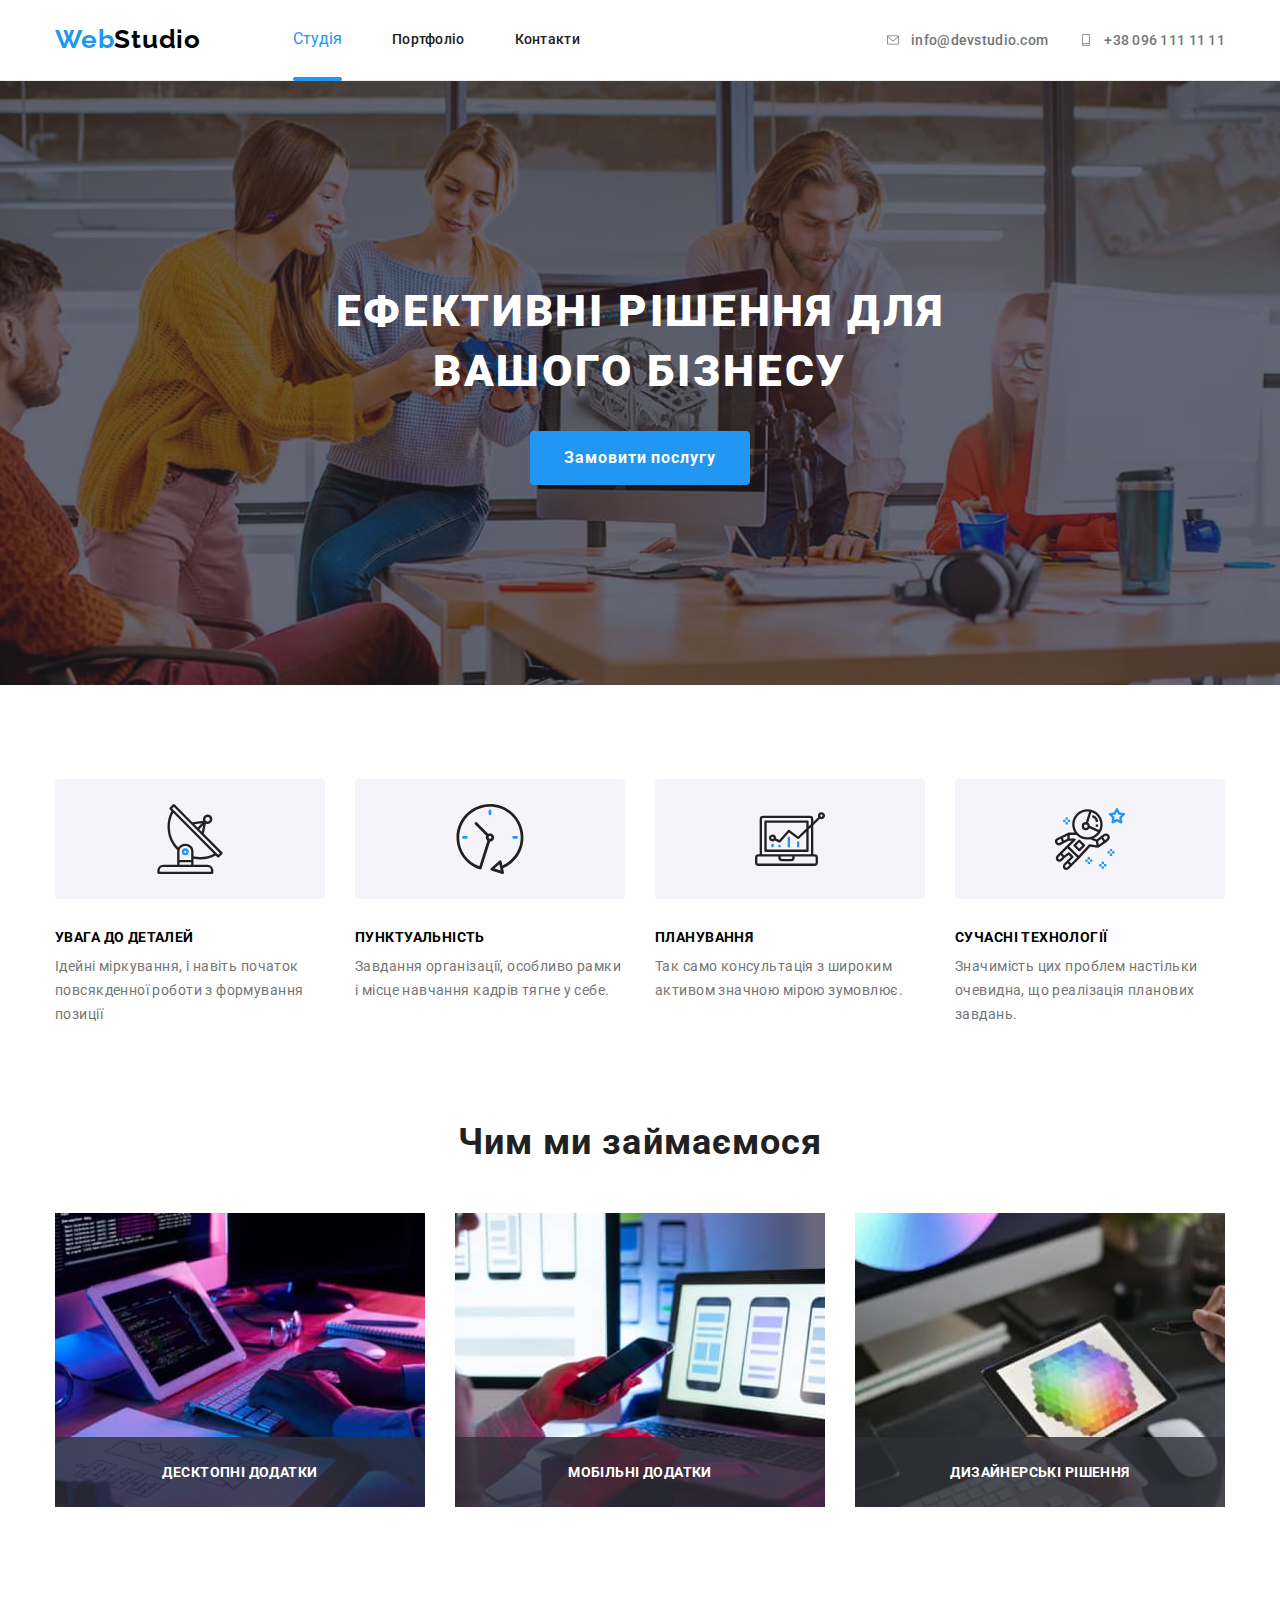
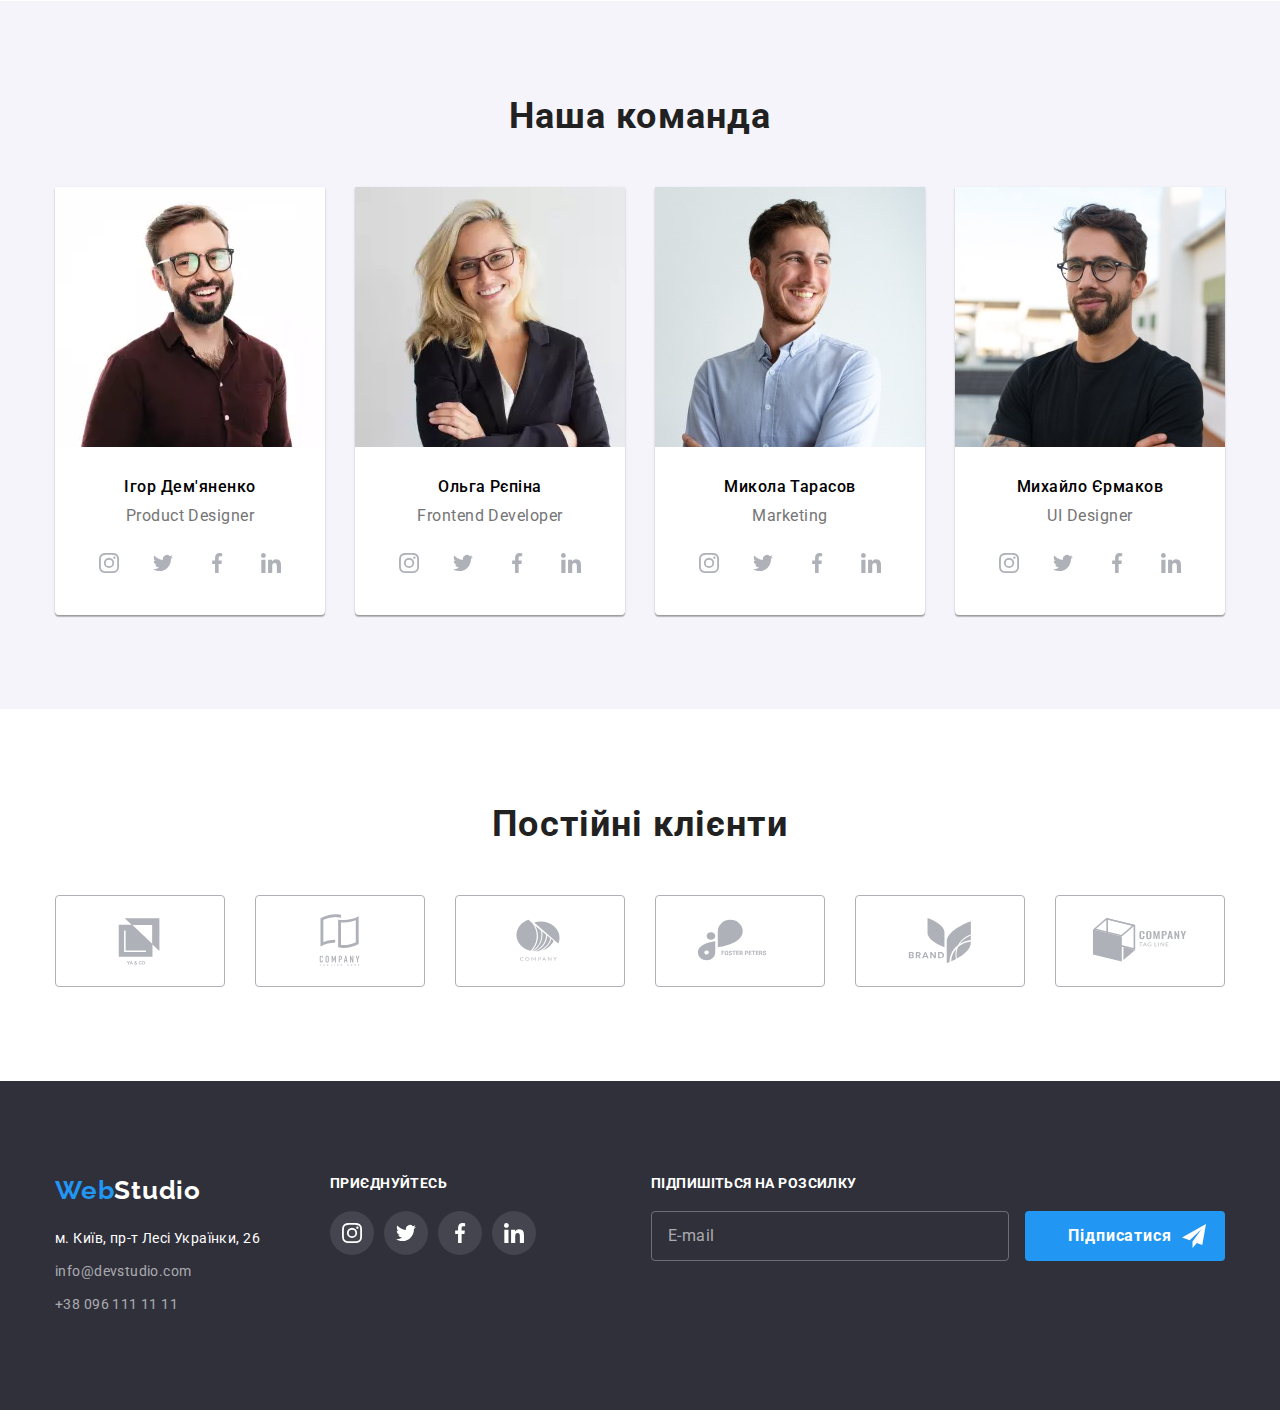
==== commit d964c34e: "There are 3 problems to fix" ====
--- a/index.html
+++ b/index.html
@@ -28,7 +28,7 @@
             <div class="email-phone-flex">
                 <ul class="email-phone">
                     <li class="email-phone__contacts">
-                        <a href="mailto:info@devstudio.com" class="email-phone__link">
+                        <a href="mailto:info@devstudio.com" class="email-phone__link email-phone__email">
                             <svg width="16" height="12" class="email-phone__icon">
                                 <use href="./images/icons.svg#icon-envelope"></use>
                             </svg>info@devstudio.com</a>
@@ -55,7 +55,7 @@
                 </svg>
             </button>
                     <ul class="mobile-menu">
-                        <li class="mobile-menu__labels"><a class="mobile-menu__link" href="./index.html">Студія</a>
+                        <li class="mobile-menu__labels"><a class="mobile-menu__link mobile-menu__link_current" href="./index.html">Студія</a>
                         </li>
                         <li class="mobile-menu__labels"><a class="mobile-menu__link" href="./portfolio.html">Портфоліо</a>
                         </li>
@@ -134,15 +134,48 @@
                 <h2 class="skills">Чим ми займаємося</h2>
                     <ul class="images">
                         <li class="skills-list">
-                            <img src="./images/index.photos/1-laptop-with-hands-on-it.jpg" alt="руки на лептопі" width="370">
+                            <picture>
+                                <source
+                                    srcset="./images/index.photos/skills/1-laptop-with-hands-on-it-wp.webp 1x, ./images/index.photos/skills/1-laptop-with-hands-on-it@2x-wp.webp 2x"
+                                    media="(min-width:1200px)" type="image/webp">
+                                
+                                <source srcset="./images/index.photos/skills/1-laptop-with-hands-on-it.jpg 1x, ./images/index.photos/skills/1-laptop-with-hands-on-it@2x.jpg 2x"
+                                    media="(min-width:1200px)">
+                                               
+                                <img src="./images/index.photos/skills/1-laptop-with-hands-on-it.jpg" alt="руки на лептопі">
+                            </picture>
+
                             <p class="skills-label" >десктопні додатки</p>                    
                         </li>
                         <li class="skills-list">
-                            <img src="./images/index.photos/2-hand-on-laptop-hand-with-mobile.jpg" alt="одна рука на лептопі, в іншій - смартфон" width="370">
+                            <picture>
+                                <source
+                                    srcset="./images/index.photos/skills/2-hand-on-laptop-hand-with-mobile-wp.webp 1x, ./images/index.photos/skills/2-hand-on-laptop-hand-with-mobile@2x-wp.webp 2x"
+                                    media="(min-width:1200px)" type="image/webp">
+                            
+                                <source
+                                    srcset="./images/index.photos/skills/2-hand-on-laptop-hand-with-mobile.jpg 1x, ./images/index.photos/skills/2-hand-on-laptop-hand-with-mobile@2x.jpg 2x"
+                                    media="(min-width:1200px)">
+                            
+                                <img src="./images/index.photos/skills/2-hand-on-laptop-hand-with-mobile.jpg" alt="одна рука на лептопі, в іншій - смартфон">
+                            </picture>
+                        
                             <p class="skills-label">мобільні додатки</p>
                         </li>
                         <li class="skills-list">
-                            <img src="./images/index.photos/3-tablet-in-hands.jpg" alt="в руках планшет" width="370">
+                            <picture>
+                                <source
+                                    srcset="./images/index.photos/skills/3-tablet-in-hands-wp.webp 1x, ./images/index.photos/skills/3-tablet-in-hands@2x-wp.webp 2x"
+                                    media="(min-width:1200px)" type="image/webp">
+                            
+                                <source
+                                    srcset="./images/index.photos/skills/3-tablet-in-hands.jpg 1x, ./images/index.photos/skills/3-tablet-in-hands@2x.jpg 2x"
+                                    media="(min-width:1200px)">
+                            
+                                <img src="./images/index.photos/skills/3-tablet-in-hands.jpg"
+                                    alt="в руках планшет">
+                            </picture>
+                            
                             <p class="skills-label">дизайнерські рішення</p>
                         </li>
                     </ul>
--- a/css/main.min.css
+++ b/css/main.min.css
@@ -1 +1 @@
-:root{--main-text-color: #757575;--title-text-color: #212121;--second-text-color: #ffffff;--accent-color: #2196F3;--bcg-color: #FFFFFF;--bcgsecond-color: #F5F4FA;--bcgthird: #2F303A;--icon-color: #AFB1B8;--btn-bg-coor: #188CE8}.works-details,.logos-bg,.titles__icons-bg,.footer-social-link,.social-link,.social-flex,.modal-form-checkbox,.close-button{display:flex;justify-content:center;align-items:center}a{text-decoration:none}img{display:block;max-width:100%;height:auto}h1,h2,h3,p{margin-top:0;margin-bottom:0}ul{list-style:none;padding-left:0;margin-top:0;margin-bottom:0}body{font-family:"Roboto",sans-serif;text-decoration:none}.container{width:100%;padding-left:15px;padding-right:15px}@media screen and (min-width: 480px){.container{width:480px;background-color:beige;margin-left:auto;margin-right:auto}}@media screen and (min-width: 768px){.container{width:768px;background-color:#adff2f}}@media screen and (min-width: 1200px){.container{width:1200px;background-color:bisque}}.section{padding-top:60px;padding-bottom:60px;margin-left:auto;margin-right:auto}@media screen and (min-width: 1200px){.section{padding-top:94px;padding-bottom:94px}}.logo{font-family:"Raleway";font-weight:700;font-size:24px;line-height:1.1666666667;letter-spacing:.03em;text-decoration:none;transition:color 250ms cubic-bezier(0.4, 0, 0.2, 1)}.logo:hover,.logo:focus{color:var(--accent-color)}@media screen and (min-width: 768px){.logo{font-weight:700;font-size:26px;line-height:1.1923076923;letter-spacing:.03em}}.menu{display:none}.email-phone{display:none}.main-header{position:relative;padding-top:16px;padding-bottom:16px;margin-left:auto;margin-right:auto}.header-nav{position:relative;display:flex;justify-content:space-between;align-items:center}@media screen and (min-width: 768px){.main-header{padding-top:26px;padding-bottom:26px}.navigation__logo{margin-right:87px}.menu{display:flex;justify-content:center;column-gap:50px}.menu__link{font-weight:500;font-size:14px;line-height:1.1428571429;letter-spacing:.02em;color:var(--title-text-color);transition:color 250ms cubic-bezier(0.4, 0, 0.2, 1)}.menu__link:hover,.menu__link:focus{color:var(--accent-color)}.menu .menu__link_current{color:var(--accent-color)}.menu .menu__link_current::after{content:"";position:absolute;display:block;margin-left:auto;margin-right:auto;margin-top:28px;width:100%;height:4px;border-radius:2px;background-color:var(--accent-color)}}@media screen and (min-width: 1200px){.main-header{padding-top:24px;padding-bottom:25px;border-bottom:1px solid #ececec}.navigation__logo{margin-right:92px}}.email-phone{display:none}@media screen and (min-width: 768px){.email-phone-flex{display:flex;justify-content:space-between;align-content:center;margin-left:auto}.email-phone{display:block;margin-left:auto;padding-left:auto}.email-phone .email-phone__link{color:var(--main-text-color);font-weight:500;font-size:12px;line-height:1.1666666667;letter-spacing:.02em;transition:color 250ms cubic-bezier(0.4, 0, 0.2, 1)}.email-phone__icon{fill:var(--main-text-color);transition:fill 250ms cubic-bezier(0.4, 0, 0.2, 1)}.email-phone__link{display:flex;justify-content:center;align-items:center;gap:10px}.email-phone .email-phone__link:hover,.email-phone .email-phone__link:focus{color:var(--accent-color)}.email-phone__link:hover .email-phone__icon,.email-phone__link:focus .email-phone__icon{fill:var(--accent-color)}}@media screen and (min-width: 1200px){.email-phone .email-phone__link{font-weight:500;font-size:14px;line-height:1.1428571429;letter-spacing:.02em}.email-phone{display:flex;gap:30px;margin-left:auto;padding-left:auto}}.mobile-menu-btn{display:inline-flex;padding:0;margin:0;border:none;background-color:rgba(0,0,0,0);line-height:0;transition:cursor 250ms cubic-bezier(0.4, 0, 0.2, 1),fill 250ms cubic-bezier(0.4, 0, 0.2, 1)}.mobile-menu-btn:hover,.mobile-menu-btn:focus{cursor:pointer;fill:var(--accent-color)}.close-menu-btn{position:absolute;top:10px;right:15px;padding:0;margin:0;border:none;background-color:rgba(0,0,0,0);line-height:0;transition:cursor 250ms cubic-bezier(0.4, 0, 0.2, 1),fill 250ms cubic-bezier(0.4, 0, 0.2, 1)}.close-menu-btn:hover,.close-menu-btn:focus{fill:var(--accent-color);cursor:pointer}.mobile-menu-window{position:fixed;top:0;left:0;z-index:100;height:100%;background-color:teal;opacity:0;visibility:hidden;pointer-events:none;transition:opacity 250ms cubic-bezier(0.4, 0, 0.2, 1),visibility 250ms cubic-bezier(0.4, 0, 0.2, 1)}.mobile-menu-window.is-open{opacity:1;visibility:visible;pointer-events:auto}.mobile-menu-container{position:relative;padding-top:48px;padding-bottom:48px;padding-left:40px;height:100vh;display:flex;flex-direction:column}.mobile-menu__labels:not(:last-child){margin-bottom:32px}.mobile-menu__link{font-weight:500;font-size:40px;line-height:1.175;letter-spacing:.02em;color:var(--title-text-color);transition:color 250ms cubic-bezier(0.4, 0, 0.2, 1)}.mobile-menu__link:hover,.mobile-menu__link:focus{color:var(--accent-color)}.phone-email{margin-top:auto}.phone-email__contacts:not(:last-child){margin-bottom:32px}.phone-email__phone{font-weight:500;font-size:34px;line-height:1.1764705882;letter-spacing:.02em;color:var(--accent-color)}.phone-email__email{font-weight:500;font-size:24px;line-height:1.1666666667;letter-spacing:.02em;color:var(--main-text-color)}.socials-labels{display:flex;justify-content:space-between;align-items:center;gap:20px;margin-top:auto}.socials-labels__link{font-weight:500;font-size:18px;line-height:1.2222222222;letter-spacing:.02em;color:var(--accent-color)}.socials-labels__link::after{content:"";border:1px solid rgba(33,33,33,.2);transform:rotate(90deg);margin-left:10px}@media screen and (min-width: 768px){.mobile-menu-btn{display:none}}.modal-button{display:block;padding:10px 24px;border-radius:4px;margin-left:auto;margin-right:auto;min-width:200px;font-weight:700;font-size:16px;line-height:1.875;letter-spacing:.06em;color:#fff;border-color:rgba(0,0,0,0);background-color:var(--accent-color);cursor:pointer;transition:background-color 250ms cubic-bezier(0.4, 0, 0.2, 1),color 250ms cubic-bezier(0.4, 0, 0.2, 1)}.modal-button:hover{background-color:var(--btn-bg-coor);color:var(--second-text-color)}@media screen and (min-width: 1200px){.modal-button{padding:10px 32px;min-width:216px}}.backdrop{position:fixed;top:0;left:0;width:100%;height:100%;background-color:rgba(0,0,0,.2);transition:opacity 250ms cubic-bezier(0.4, 0, 0.2, 1),visibility 250ms cubic-bezier(0.4, 0, 0.2, 1)}.backdrop.is-hidden{visibility:hidden;opacity:0;pointer-events:none}.modal.is-hidden{transform:translate(-50%, -50%)}.modal{padding:40px;position:absolute;top:50%;left:50%;width:528px;height:581px;transform:translate(-50%, -50%);background-color:var(--bcg-color)}.close-button{position:absolute;top:8px;right:8px;width:30px;height:30px;padding:0;border:1px solid rgba(0,0,0,.1);border-radius:50%;background-color:rgba(0,0,0,0);transition:cursor 250ms cubic-bezier(0.4, 0, 0.2, 1)}.close-button:hover,.close-button:focus{cursor:pointer}.modal-form{display:flex;flex-direction:column}.modal-form-name{margin-bottom:12px;font-weight:700;font-size:20px;line-height:1.15;letter-spacing:.03em;text-align:center}.modal-field-name{display:block;margin-bottom:4px;font-weight:400;font-size:12px;line-height:1.1716666667;letter-spacing:.01em;color:var(--main-text-color)}.modal-form-field{margin-bottom:10px}.modal-input-positionning{position:relative;display:block}.modal-form-input{width:100%;height:40px;padding-left:42px;border:1px solid rgba(33,33,33,.2);border-radius:4px;outline:none;cursor:pointer;transition:border 250ms cubic-bezier(0.4, 0, 0.2, 1)}.modal-form-input:focus{border-color:var(--accent-color)}.modal-field-icon{position:absolute;top:50%;left:12px;transform:translateY(-50%);fill:var(--title-text-color);transition:fill 250ms cubic-bezier(0.4, 0, 0.2, 1)}.modal-form-input:focus+.modal-field-icon{fill:var(--accent-color)}.modal-field-comment{margin-bottom:20px}.modal-form-comment{display:block;width:100%;height:120px;resize:none;border:1px solid rgba(33,33,33,.2);border-radius:4px;outline:none;cursor:pointer;padding:12px 16px;transition:border 250ms cubic-bezier(0.4, 0, 0.2, 1)}.modal-form-comment:focus{border-color:var(--accent-color)}.modal-form-comment::placeholder{font-weight:400;font-size:12px;line-height:1.1666666667;letter-spacing:.01em;color:rgba(117,117,117,.5)}.icon-checkbox{width:16px;height:15px;border:1px solid;margin-right:7px;border-color:var(--title-text-color);border-radius:2px;cursor:pointer;transition:background-color 250ms cubic-bezier(0.4, 0, 0.2, 1),border-color 250ms cubic-bezier(0.4, 0, 0.2, 1)}.icon-checkbox-visibility{display:none;fill:var(--bcg-color)}.modal-checkbox:checked+.icon-checkbox .icon-checkbox-visibility{display:block}.modal-checkbox{position:absolute;appearance:none}.modal-checkbox:checked+.icon-checkbox{background-color:var(--accent-color);border-color:rgba(0,0,0,0)}.modal-form-checkbox{margin-bottom:30px}.modal-policy-text{font-weight:400;font-size:14px;line-height:1.7142857143;letter-spacing:.03em;color:var(--main-text-color)}.policy-link-color{color:var(--accent-color);text-decoration-line:underline}.modal-send-button{min-width:200px;min-height:50px;margin-left:auto;margin-right:auto;padding:10px 52px;border:1px solid rgba(0,0,0,0);border-radius:4px;background-color:var(--btn-bg-coor);color:var(--second-text-color);cursor:pointer;font-weight:700;font-size:16px;line-height:1.875;letter-spacing:.06em;text-align:center;transition:box-shadow 250ms cubic-bezier(0.4, 0, 0.2, 1)}.modal-send-button:focus,.modal-send-button:hover{box-shadow:0px 4px 4px rgba(0,0,0,.15);outline:none}.social-flex{gap:10px;padding-bottom:30px}.social-item{fill:var(--icon-color);transition:fill 250ms cubic-bezier(0.4, 0, 0.2, 1)}.social-link:hover .social-item,.social-link:focus .social-item{fill:var(--bcg-color)}.social-link{width:44px;height:44px;border-radius:50%;background-color:var(--bcg-color);transition:background-color 250ms cubic-bezier(0.4, 0, 0.2, 1)}.social-link:hover,.social-link:focus{background-color:var(--accent-color)}footer{background-color:var(--bcgthird)}footer .logo{display:block;margin-bottom:20px;font-family:"Raleway";font-weight:700;font-size:24px;line-height:1.1666666667;letter-spacing:.03em;text-align:center}@media screen and (min-width: 1200px){footer .logo{font-weight:700;font-size:26px;line-height:1.1923076923;letter-spacing:.03em;text-align:left}}.adresses{font-weight:400;font-size:14px;line-height:1.7142857143;letter-spacing:.03em;font-style:normal;text-align:center}.contacts-list:not(:last-child){margin-bottom:9px}.post-address{color:var(--second-text-color);transition:color 250ms cubic-bezier(0.4, 0, 0.2, 1)}.post-address:hover,.post-address:focus{color:#2196f3}.contacts-footer{color:rgba(255,255,255,.6);transition:color 250ms cubic-bezier(0.4, 0, 0.2, 1)}.contacts-footer:hover,.contacts-footer:focus{color:var(--accent-color)}@media screen and (min-width: 1200px){.adresses{text-align:left}.post-address{display:inline}}.footer-social-cta{margin-bottom:20px;font-weight:700;font-size:14px;line-height:1.1428571429;letter-spacing:.03em;text-transform:uppercase;color:var(--second-text-color);text-align:center}.footer-socials{display:flex;justify-content:center;align-items:center;gap:10px}.footer-social-link{width:44px;height:44px;border-radius:50%;background-color:rgba(255,255,255,.1);transition:background-color 250ms cubic-bezier(0.4, 0, 0.2, 1)}.footer-social-link:hover,.footer-social-link:focus{background-color:var(--accent-color)}.footer-social-item{fill:var(--second-text-color);transition:fill 250ms cubic-bezier(0.4, 0, 0.2, 1)}.footer-social-link .footer-social-item:hover,.footer-social-link .footer-social-item:focus{fill:var(--bcg-color)}@media screen and (min-width: 1200px){.footer-social-cta{text-align:left}}.footer-right-label{margin-bottom:20px;font-weight:700;font-size:14px;line-height:1.1428571429;letter-spacing:.03em;text-transform:uppercase;color:var(--second-text-color);text-align:center}.sendout-subscription{min-width:450px;min-height:156px;display:flex;justify-content:center}.subscription-button{display:block;position:relative;min-width:200px;min-height:50px;margin-left:auto;margin-right:auto;border-radius:4px;font-weight:700;font-size:16px;line-height:1.875;letter-spacing:.06em;text-align:center;color:#fff;background-color:var(--accent-color);cursor:pointer;border-color:rgba(0,0,0,0);transition:cursor 250ms cubic-bezier(0.4, 0, 0.2, 1),background-color 250ms cubic-bezier(0.4, 0, 0.2, 1)}.subscription-button:hover,.subscription-button:focus{background-color:var(--btn-bg-coor)}.subscription-text{margin-right:10px}.subscription-button-icon{position:absolute;top:50%;left:auto;width:24px;height:24px;transform:translateY(-50%);padding:0}.email-input{width:100%;height:50px;margin-bottom:20px;padding-left:16px;border:1px solid rgba(255,255,255,.3);border-radius:4px;background-color:rgba(0,0,0,0);color:var(--second-text-color)}.email-input::placeholder{font-weight:400;font-size:16px;line-height:1.25;letter-spacing:.03em;color:rgba(255,255,255,.6)}@media screen and (min-width: 768px){.email-input{width:450px}.sendout-subscription{display:inline-block;min-width:570px;min-height:86px}.subscription-label{margin-left:166px}}@media screen and (min-width: 1200px){.sendout-subscription{justify-content:space-between}.footer-right-label{text-align:left}.subscription-label{margin-left:0;margin-right:12px}.email-input{width:358px}.subscription-button{display:inline;margin-left:0}}.footer-split{display:flex;flex-direction:column;justify-content:space-between;gap:60px}.footer-right{margin-right:0;margin-left:0}.footer-tablet{display:flex;flex-direction:column;justify-content:space-between;gap:60px}@media screen and (min-width: 768px){.footer-tablet{flex-direction:row;margin-left:76px;margin-right:89px}}@media screen and (min-width: 1200px){.footer-split{flex-direction:row}.footer-tablet{margin-left:0;margin-right:0;gap:0}.footer-left{margin-right:70px}}.hero{padding-top:118px;padding-bottom:118px}.hero__overlay{width:100%;margin-left:auto;margin-right:auto;background-color:#c4c4c4;background-image:linear-gradient(rgba(47, 48, 58, 0.4), rgba(47, 48, 58, 0.4)),url(../images/index.photos/hero-bcg-mobile.jpg);background-position:center;background-repeat:no-repeat;background-size:cover}.hero__text{width:80%;margin:0 auto 30px;font-weight:900;font-size:26px;line-height:1.6153846154;letter-spacing:.06em;text-transform:uppercase;text-align:center;color:var(--second-text-color)}@media screen and (min-device-pixel-ratio: 2)and (max-width: 767px),screen and (min-resolution: 192dpi)and (max-width: 767px),screen and (min-resolution: 2dppx)and (max-width: 767px){.hero__overlay{background-image:linear-gradient(rgba(47, 48, 58, 0.4), rgba(47, 48, 58, 0.4)),url(../images/index.photos/hero-bcg-mobile@2x.jpg)}}@media screen and (min-width: 768px){.hero__overlay{background-image:linear-gradient(rgba(47, 48, 58, 0.4), rgba(47, 48, 58, 0.4)),url(../images/index.photos/hero-bcg-tablet.jpg)}}@media screen and (min-device-pixel-ratio: 2)and (min-width: 768px),screen and (min-resolution: 192dpi)and (min-width: 768px),screen and (min-resolution: 2dppx)and (min-width: 768px){.hero__overlay{background-image:linear-gradient(rgba(47, 48, 58, 0.4), rgba(47, 48, 58, 0.4)),url(../images/index.photos/hero-bcg-tablet@2x.jpg)}}@media screen and (min-width: 1200px){.hero{padding-top:200px;padding-bottom:200px}.hero__overlay{max-width:1600px;background-image:linear-gradient(rgba(47, 48, 58, 0.4), rgba(47, 48, 58, 0.4)),url(../images/index.photos/hero-bcg-desktop.jpg)}.hero__text{width:60%;font-weight:900;font-size:44px;line-height:1.3636363636;letter-spacing:.06em}}@media screen and (min-device-pixel-ratio: 2)and (min-width: 1200px),screen and (min-resolution: 192dpi)and (min-width: 1200px),screen and (min-resolution: 2dppx)and (min-width: 1200px){.hero__overlay{background-image:linear-gradient(rgba(47, 48, 58, 0.4), rgba(47, 48, 58, 0.4)),url(../images/index.photos/hero-bcg-desktop@2x.jpg)}}.titles__list{margin:auto;margin-left:auto}@media screen and (max-width: 767px){.titles__list:not(:last-child){margin-bottom:30px}}.titles__label{margin-bottom:10px;font-weight:700;font-size:14px;line-height:1.1428571429;letter-spacing:.03em;text-transform:uppercase;color:var(--headlines-title);text-align:center}.titles__text{margin-left:auto;margin-right:auto;color:var(--main-text-color);font-size:14px;line-height:1.71;letter-spacing:.03em}.titles__icons-bg{height:120px;margin-bottom:30px;background-color:var(--bcgsecond-color);border-radius:4px}@media screen and (min-width: 768px){.titles{display:flex;flex-wrap:wrap;margin:-15px}.titles__list{flex-basis:calc((100% - 60px)/2);margin:15px}.titles__icons-bg{min-width:354px}}@media screen and (min-width: 1200px){.titles__list{flex-basis:calc((100% - 120px)/4);margin:15px}.titles__icons-bg{min-width:270px}.special{padding-top:94px}}@media screen and (min-width: 1200px){.skills{margin-bottom:50px;font-weight:700;font-size:36px;line-height:1.17;text-align:center;letter-spacing:.03em;color:var(--title-text-color)}.images{display:flex;justify-content:space-between;column-gap:30px}.skills-list{position:relative}.skills-label{position:absolute;display:flex;justify-content:center;align-items:center;width:100%;height:70px;bottom:0;font-weight:700;font-size:14px;line-height:1.1428571429;letter-spacing:.03em;text-align:center;text-transform:uppercase;color:var(--second-text-color);background-color:rgba(47,48,58,.8)}}@media screen and (max-width: 1199px){.main-skills{display:none}}.team{background-color:var(--bcgsecond-color)}.team-label{margin-bottom:30px;font-weight:700;font-size:28px;line-height:1.1785714286;letter-spacing:.03em;text-align:center;color:var(--title-text-color)}.team-card{border:1px;border-radius:0 0 4px 4px;background-color:var(--bcg-color);box-shadow:0px 1px 3px rgba(0,0,0,.12),0px 1px 1px rgba(0,0,0,.14),0px 2px 1px rgba(0,0,0,.2)}.team-list{display:flex;flex-direction:column;justify-content:space-between;align-items:center;gap:30px}.team-member{padding-top:30px;margin-bottom:10px;font-weight:500;font-size:16px;line-height:1.1875;letter-spacing:.03em;text-align:center;color:var(--headlines-title)}.team-profession{margin-bottom:16px;font-weight:400;font-size:16px;line-height:1.1875;letter-spacing:.03em;color:var(--main-text-color);text-align:center}@media screen and (min-width: 768px){.team-list{flex-direction:row;flex-wrap:wrap;justify-content:center;flex-basis:calc((100% - 60px)/2);align-items:unset}}@media screen and (min-width: 1200px){.team-label{margin-bottom:50px;font-weight:700;font-size:36px;line-height:1.1666666667;letter-spacing:.03em}}.clients-label{margin-bottom:30px;font-weight:700;font-size:28px;line-height:1.1785714286;letter-spacing:.03em;text-align:center;letter-spacing:.03em;color:var(--title-text-color)}.clients-logos{display:flex;justify-content:center;flex-wrap:wrap;gap:30px}.logos-list{flex-basis:calc((100% - 60px)/2)}.logos-bg{height:92px;border:1px solid var(--icon-color);border-radius:4px;transition:border-color 250ms cubic-bezier(0.4, 0, 0.2, 1)}.logos-bg:hover,.logos-bg:focus{border-color:var(--accent-color)}.logo-item{fill:var(--icon-color);transition:fill 250ms cubic-bezier(0.4, 0, 0.2, 1)}.logos-bg:hover .logo-item,.logos-bg:focus .logo-item{fill:var(--accent-color)}@media screen and (min-width: 768px){.logos-list{flex-basis:calc((100% - 90px)/3)}}@media screen and (min-width: 1200px){.clients-logos{flex-wrap:nowrap}.clients-label{margin-bottom:50px;font-weight:700;font-size:36px;line-height:1.1666666667;letter-spacing:.03em}}.portfolio-page .filters{background-color:var(--bcgsecond-color)}.filters-item{display:flex;justify-content:center;margin-bottom:50px;column-gap:8px}.filter-button{padding:6px 22px;border-radius:4px;min-width:73px;border-color:rgba(0,0,0,0);font-family:inherit;font-weight:500;font-size:16px;line-height:1.625;letter-spacing:.03em;text-align:center;color:var(--title-text-color);cursor:pointer;transition:color 250ms cubic-bezier(0.4, 0, 0.2, 1),background-color 250ms cubic-bezier(0.4, 0, 0.2, 1),box-shadow 250ms cubic-bezier(0.4, 0, 0.2, 1)}.filter-button:hover,.filter-button:focus{color:var(--second-text-color);background-color:var(--accent-color);box-shadow:0px 3px 1px rgba(0,0,0,.1),0px 1px 2px rgba(0,0,0,.08),0px 2px 2px rgba(0,0,0,.12)}.filters-item .current{color:var(--second-text-color);background-color:var(--accent-color)}.works-list{display:flex;flex-basis:33.3333333333%;gap:30px;flex-wrap:wrap}.img-subscription{padding:20px 24px;border-right:1px solid #eee;border-bottom:1px solid #eee;border-left:1px solid #eee}.work-description{font-weight:500;font-size:16px;line-height:1.875;letter-spacing:.03em;color:var(--main-text-color)}.work-title{margin-bottom:4px;font-weight:700;font-size:18px;line-height:2;letter-spacing:.06em;color:var(--title-text-color)}.works-link{display:block;transition:box-shadow 250ms cubic-bezier(0.4, 0, 0.2, 1)}.works-link:hover,.works-link:focus{box-shadow:0px 1px 1px rgba(0,0,0,.12),0px 4px 4px rgba(0,0,0,.06),1px 4px 6px rgba(0,0,0,.16)}.works-details{position:relative;overflow:hidden}.works-overlay{position:absolute;top:0;left:0;display:block;width:100%;height:100%;padding:63px 24px;font-weight:400;font-size:18px;line-height:1.5555555556;letter-spacing:.03em;color:var(--second-text-color);background-color:rgba(33,150,243,.9);transform:translateY(101%);overflow:auto;transition:transform 250ms cubic-bezier(0.4, 0, 0.2, 1)}.works-link:hover .works-overlay,.works-link:focus .works-overlay{transform:translateY(0)}/*# sourceMappingURL=main.min.css.map */+:root{--main-text-color: #757575;--title-text-color: #212121;--second-text-color: #ffffff;--accent-color: #2196F3;--bcg-color: #FFFFFF;--bcgsecond-color: #F5F4FA;--bcgthird: #2F303A;--icon-color: #AFB1B8;--btn-bg-coor: #188CE8}.works-details,.logos-bg,.titles__icons-bg,.footer-social-link,.social-link,.social-flex,.modal-form-checkbox,.close-button{display:flex;justify-content:center;align-items:center}a{text-decoration:none}img{display:block;max-width:100%;height:auto}h1,h2,h3,p{margin-top:0;margin-bottom:0}ul{list-style:none;padding-left:0;margin-top:0;margin-bottom:0}body{font-family:"Roboto",sans-serif;text-decoration:none}.container{width:100%;padding-left:15px;padding-right:15px}@media screen and (min-width: 480px){.container{width:480px;margin-left:auto;margin-right:auto}}@media screen and (min-width: 768px){.container{width:768px}}@media screen and (min-width: 1200px){.container{width:1200px}}.section{padding-top:60px;padding-bottom:60px;margin-left:auto;margin-right:auto}@media screen and (min-width: 1200px){.section{padding-top:94px;padding-bottom:94px}}.logo{font-family:"Raleway";font-weight:700;font-size:24px;line-height:1.1666666667;letter-spacing:.03em;text-decoration:none;transition:color 250ms cubic-bezier(0.4, 0, 0.2, 1)}.logo:hover,.logo:focus{color:var(--accent-color)}@media screen and (min-width: 768px){.logo{font-weight:700;font-size:26px;line-height:1.1923076923;letter-spacing:.03em}}.menu{display:none}.email-phone{display:none}.main-header{position:relative;padding-top:16px;padding-bottom:16px;margin-left:auto;margin-right:auto}.header-nav{position:relative;display:flex;justify-content:space-between;align-items:center}@media screen and (min-width: 768px){.main-header{padding-top:26px;padding-bottom:26px}.navigation__logo{margin-right:87px}.menu{display:flex;justify-content:center;column-gap:50px}.menu__link{font-weight:500;font-size:14px;line-height:1.1428571429;letter-spacing:.02em;color:var(--title-text-color);transition:color 250ms cubic-bezier(0.4, 0, 0.2, 1)}.menu__link:hover,.menu__link:focus{color:var(--accent-color)}.menu__item{position:relative}.menu .menu__link_current{color:var(--accent-color)}.menu .menu__link_current::after{content:"";position:absolute;display:block;margin-left:auto;margin-right:auto;margin-top:28px;width:100%;height:4px;border-radius:2px;background-color:var(--accent-color)}}@media screen and (min-width: 1200px){.main-header{padding-top:24px;padding-bottom:25px;border-bottom:1px solid #ececec}.navigation__logo{margin-right:92px}}.email-phone{display:none}@media screen and (min-width: 768px){.email-phone-flex{display:flex;justify-content:space-between;align-content:center;margin-left:auto}.email-phone{display:block;margin-left:auto;padding-left:auto}.email-phone .email-phone__link{color:var(--main-text-color);font-weight:500;font-size:12px;line-height:1.1666666667;letter-spacing:.02em;transition:color 250ms cubic-bezier(0.4, 0, 0.2, 1)}.email-phone__email{margin-bottom:10px}.email-phone__icon{fill:var(--main-text-color);transition:fill 250ms cubic-bezier(0.4, 0, 0.2, 1)}.email-phone__link{display:flex;justify-content:center;align-items:center;justify-content:flex-start;gap:10px}.email-phone .email-phone__link:hover,.email-phone .email-phone__link:focus{color:var(--accent-color)}.email-phone__link:hover .email-phone__icon,.email-phone__link:focus .email-phone__icon{fill:var(--accent-color)}}@media screen and (min-width: 1200px){.email-phone .email-phone__link{font-weight:500;font-size:14px;line-height:1.1428571429;letter-spacing:.02em}.email-phone{display:flex;gap:30px;margin-left:auto;padding-left:auto}.email-phone__email{margin-bottom:0}}.mobile-menu-btn{display:inline-flex;padding:0;margin:0;border:none;background-color:rgba(0,0,0,0);line-height:0;transition:cursor 250ms cubic-bezier(0.4, 0, 0.2, 1),fill 250ms cubic-bezier(0.4, 0, 0.2, 1)}.mobile-menu-btn:hover,.mobile-menu-btn:focus{cursor:pointer;fill:var(--accent-color)}.close-menu-btn{position:absolute;top:10px;right:15px;padding:0;margin:0;border:none;background-color:rgba(0,0,0,0);line-height:0;transition:cursor 250ms cubic-bezier(0.4, 0, 0.2, 1),fill 250ms cubic-bezier(0.4, 0, 0.2, 1)}.close-menu-btn:hover,.close-menu-btn:focus{fill:var(--accent-color);cursor:pointer}.mobile-menu-window{width:100%;position:fixed;top:0;left:0;z-index:100;height:100%;background-color:var(--bcg-color);opacity:0;visibility:hidden;pointer-events:none;transition:opacity 250ms cubic-bezier(0.4, 0, 0.2, 1),visibility 250ms cubic-bezier(0.4, 0, 0.2, 1)}.mobile-menu-window.is-open{opacity:1;visibility:visible;pointer-events:auto}.mobile-menu-container{position:relative;padding-top:48px;padding-bottom:48px;padding-left:40px;height:100vh;display:flex;flex-direction:column}.mobile-menu__labels:not(:last-child){margin-bottom:32px}.mobile-menu__link{font-weight:500;font-size:40px;line-height:1.175;letter-spacing:.02em;color:var(--title-text-color);transition:color 250ms cubic-bezier(0.4, 0, 0.2, 1)}.mobile-menu__link:hover,.mobile-menu__link:focus{color:var(--accent-color)}.mobile-menu__link_current{color:var(--accent-color)}.phone-email{margin-top:auto}.phone-email__contacts:not(:last-child){margin-bottom:32px}.phone-email__phone{font-weight:500;font-size:34px;line-height:1.1764705882;letter-spacing:.02em;color:var(--accent-color)}.phone-email__email{font-weight:500;font-size:24px;line-height:1.1666666667;letter-spacing:.02em;color:var(--main-text-color)}.socials-labels{display:flex;justify-content:space-between;align-items:center;gap:20px;margin-top:auto}.socials-labels__link{font-weight:500;font-size:18px;line-height:1.2222222222;letter-spacing:.02em;color:var(--accent-color)}.socials-labels__link::after{display:inline-block;content:"";border:1px solid rgba(33,33,33,.2);transform:rotate(90deg);margin-left:10px}@media screen and (min-width: 768px){.mobile-menu-btn{display:none}}.modal-button{display:block;padding:10px 24px;border-radius:4px;margin-left:auto;margin-right:auto;min-width:200px;font-weight:700;font-size:16px;line-height:1.875;letter-spacing:.06em;color:#fff;border-color:rgba(0,0,0,0);background-color:var(--accent-color);cursor:pointer;transition:background-color 250ms cubic-bezier(0.4, 0, 0.2, 1),color 250ms cubic-bezier(0.4, 0, 0.2, 1)}.modal-button:hover{background-color:var(--btn-bg-coor);color:var(--second-text-color)}@media screen and (min-width: 1200px){.modal-button{padding:10px 32px;min-width:216px}}.backdrop{position:fixed;top:0;left:0;width:100%;height:100%;background-color:rgba(0,0,0,.2);transition:opacity 250ms cubic-bezier(0.4, 0, 0.2, 1),visibility 250ms cubic-bezier(0.4, 0, 0.2, 1)}.backdrop.is-hidden{visibility:hidden;opacity:0;pointer-events:none}.modal.is-hidden{transform:translate(-50%, -50%)}.modal{padding:40px;position:absolute;top:38%;left:50%;width:100%;max-width:450px;min-height:609px;transform:translate(-50%, -50%);background-color:var(--bcg-color)}.close-button{position:absolute;top:8px;right:8px;width:30px;height:30px;padding:0;border:1px solid rgba(0,0,0,.1);border-radius:50%;background-color:rgba(0,0,0,0);transition:cursor 250ms cubic-bezier(0.4, 0, 0.2, 1)}.close-button:hover,.close-button:focus{cursor:pointer}@media screen and (min-width: 768px){.modal{top:47%}}@media screen and (min-width: 1200px){.modal{top:50%;width:528px;height:581px}}.modal-form{display:flex;flex-direction:column}.modal-form-name{margin-bottom:12px;font-weight:700;font-size:20px;line-height:1.5;letter-spacing:.03em;text-align:center}.modal-field-name{display:block;margin-bottom:4px;font-weight:400;font-size:12px;line-height:1.1666666667;letter-spacing:.01em;color:var(--main-text-color)}.modal-form-field{margin-bottom:10px}.modal-input-positionning{position:relative;display:block}.modal-form-input{width:100%;height:40px;padding-left:42px;border:1px solid rgba(33,33,33,.2);border-radius:4px;outline:none;cursor:pointer;transition:border 250ms cubic-bezier(0.4, 0, 0.2, 1)}.modal-form-input:focus{border-color:var(--accent-color)}.modal-field-icon{position:absolute;top:50%;left:12px;transform:translateY(-50%);fill:var(--title-text-color);transition:fill 250ms cubic-bezier(0.4, 0, 0.2, 1)}.modal-form-input:focus+.modal-field-icon{fill:var(--accent-color)}.modal-field-comment{margin-bottom:20px}.modal-form-comment{display:block;width:100%;height:120px;resize:none;border:1px solid rgba(33,33,33,.2);border-radius:4px;outline:none;cursor:pointer;padding:12px 16px;transition:border 250ms cubic-bezier(0.4, 0, 0.2, 1)}.modal-form-comment:focus{border-color:var(--accent-color)}.modal-form-comment::placeholder{font-weight:400;font-size:12px;line-height:1.1666666667;letter-spacing:.01em;color:rgba(117,117,117,.5)}.icon-checkbox{width:16px;height:15px;border:1px solid;margin-right:8px;border-color:var(--title-text-color);border-radius:2px;cursor:pointer;transition:background-color 250ms cubic-bezier(0.4, 0, 0.2, 1),border-color 250ms cubic-bezier(0.4, 0, 0.2, 1)}.icon-checkbox-visibility{display:none;fill:var(--bcg-color)}.modal-checkbox:checked+.icon-checkbox .icon-checkbox-visibility{display:block}.modal-checkbox{position:absolute;appearance:none}.modal-checkbox:checked+.icon-checkbox{background-color:var(--accent-color);border-color:rgba(0,0,0,0)}.modal-form-checkbox{margin-bottom:30px}.modal-policy-text{font-weight:400;font-size:12px;line-height:1.1666666667;letter-spacing:.03em;color:var(--main-text-color)}.policy-link-color{color:var(--accent-color);text-decoration-line:underline}.modal-send-button{min-width:200px;min-height:50px;margin-left:auto;margin-right:auto;padding:10px 52px;border:1px solid rgba(0,0,0,0);border-radius:4px;background-color:var(--btn-bg-coor);color:var(--second-text-color);cursor:pointer;font-weight:700;font-size:16px;line-height:1.875;letter-spacing:.06em;text-align:center;transition:box-shadow 250ms cubic-bezier(0.4, 0, 0.2, 1)}.modal-send-button:focus,.modal-send-button:hover{box-shadow:0px 4px 4px rgba(0,0,0,.15);outline:none}@media screen and (min-width: 768px){.modal-form-name{font-weight:700;font-size:20px;line-height:1.15;letter-spacing:.03em}}@media screen and (min-width: 1200px){.modal-policy-text{font-weight:400;font-size:14px;line-height:1.7142857143;letter-spacing:.03em}}.social-flex{gap:10px;padding-bottom:30px}.social-item{fill:var(--icon-color);transition:fill 250ms cubic-bezier(0.4, 0, 0.2, 1)}.social-link:hover .social-item,.social-link:focus .social-item{fill:var(--bcg-color)}.social-link{width:44px;height:44px;border-radius:50%;background-color:var(--bcg-color);transition:background-color 250ms cubic-bezier(0.4, 0, 0.2, 1)}.social-link:hover,.social-link:focus{background-color:var(--accent-color)}footer{background-color:var(--bcgthird)}footer .logo{display:block;margin-bottom:20px;font-family:"Raleway";font-weight:700;font-size:24px;line-height:1.1666666667;letter-spacing:.03em;text-align:center}@media screen and (min-width: 1200px){footer .logo{font-weight:700;font-size:26px;line-height:1.1923076923;letter-spacing:.03em;text-align:left}}.adresses{font-weight:400;font-size:14px;line-height:1.7142857143;letter-spacing:.03em;font-style:normal;text-align:center}.contacts-list:not(:last-child){margin-bottom:9px}.post-address{color:var(--second-text-color);transition:color 250ms cubic-bezier(0.4, 0, 0.2, 1)}.post-address:hover,.post-address:focus{color:#2196f3}.contacts-footer{color:rgba(255,255,255,.6);transition:color 250ms cubic-bezier(0.4, 0, 0.2, 1)}.contacts-footer:hover,.contacts-footer:focus{color:var(--accent-color)}@media screen and (min-width: 1200px){.adresses{text-align:left}.post-address{display:inline}}.footer-social-cta{margin-bottom:20px;font-weight:700;font-size:14px;line-height:1.1428571429;letter-spacing:.03em;text-transform:uppercase;color:var(--second-text-color);text-align:center}.footer-socials{display:flex;justify-content:center;align-items:center;gap:10px}.footer-social-link{width:44px;height:44px;border-radius:50%;background-color:rgba(255,255,255,.1);transition:background-color 250ms cubic-bezier(0.4, 0, 0.2, 1)}.footer-social-link:hover,.footer-social-link:focus{background-color:var(--accent-color)}.footer-social-item{fill:var(--second-text-color);transition:fill 250ms cubic-bezier(0.4, 0, 0.2, 1)}.footer-social-link .footer-social-item:hover,.footer-social-link .footer-social-item:focus{fill:var(--bcg-color)}@media screen and (min-width: 1200px){.footer-social-cta{text-align:left}}.footer-right-label{margin-bottom:20px;font-weight:700;font-size:14px;line-height:1.1428571429;letter-spacing:.03em;text-transform:uppercase;color:var(--second-text-color);text-align:center}.sendout-subscription{min-width:450px;min-height:156px;display:flex;justify-content:center}.subscription-button{display:block;position:relative;min-width:200px;min-height:50px;margin-left:auto;margin-right:auto;border-radius:4px;font-weight:700;font-size:16px;line-height:1.875;letter-spacing:.06em;text-align:center;color:#fff;background-color:var(--accent-color);cursor:pointer;border-color:rgba(0,0,0,0);transition:cursor 250ms cubic-bezier(0.4, 0, 0.2, 1),background-color 250ms cubic-bezier(0.4, 0, 0.2, 1)}.subscription-button:hover,.subscription-button:focus{background-color:var(--btn-bg-coor)}.subscription-text{margin-right:10px}.subscription-button-icon{position:absolute;top:50%;left:auto;width:24px;height:24px;transform:translateY(-50%);padding:0}.email-input{width:100%;height:50px;margin-bottom:20px;padding-left:16px;border:1px solid rgba(255,255,255,.3);border-radius:4px;background-color:rgba(0,0,0,0);color:var(--second-text-color)}.email-input::placeholder{font-weight:400;font-size:16px;line-height:1.25;letter-spacing:.03em;color:rgba(255,255,255,.6)}@media screen and (min-width: 768px){.email-input{width:450px}.sendout-subscription{display:inline-block;min-width:570px;min-height:86px}.subscription-label{margin-left:166px}}@media screen and (min-width: 1200px){.sendout-subscription{justify-content:space-between}.footer-right-label{text-align:left}.subscription-label{margin-left:0;margin-right:12px}.email-input{width:358px}.subscription-button{display:inline;margin-left:0}}.footer-split{display:flex;flex-direction:column;justify-content:space-between;gap:60px}.footer-right{margin-right:0;margin-left:0}.footer-tablet{display:flex;flex-direction:column;justify-content:space-between;gap:60px}@media screen and (min-width: 768px){.footer-tablet{flex-direction:row;margin-left:76px;margin-right:89px}}@media screen and (min-width: 1200px){.footer-split{flex-direction:row}.footer-tablet{margin-left:0;margin-right:0;gap:0}.footer-left{margin-right:70px}}.hero{padding-top:118px;padding-bottom:118px}.hero__overlay{width:100%;margin-left:auto;margin-right:auto;background-color:#c4c4c4;background-image:linear-gradient(rgba(47, 48, 58, 0.4), rgba(47, 48, 58, 0.4)),url(../images/index.photos/hero-bcg-mobile.jpg);background-position:center;background-repeat:no-repeat;background-size:cover}.hero__text{width:95%;margin:0 auto 30px;font-weight:900;font-size:26px;line-height:1.6153846154;letter-spacing:.06em;text-transform:uppercase;text-align:center;color:var(--second-text-color)}@media screen and (min-device-pixel-ratio: 2)and (max-width: 767px),screen and (min-resolution: 192dpi)and (max-width: 767px),screen and (min-resolution: 2dppx)and (max-width: 767px){.hero__overlay{background-image:linear-gradient(rgba(47, 48, 58, 0.4), rgba(47, 48, 58, 0.4)),url(../images/index.photos/hero-bcg-mobile@2x.jpg)}}@media screen and (min-width: 768px){.hero__overlay{background-image:linear-gradient(rgba(47, 48, 58, 0.4), rgba(47, 48, 58, 0.4)),url(../images/index.photos/hero-bcg-tablet.jpg)}}@media screen and (min-device-pixel-ratio: 2)and (min-width: 768px),screen and (min-resolution: 192dpi)and (min-width: 768px),screen and (min-resolution: 2dppx)and (min-width: 768px){.hero__overlay{background-image:linear-gradient(rgba(47, 48, 58, 0.4), rgba(47, 48, 58, 0.4)),url(../images/index.photos/hero-bcg-tablet@2x.jpg)}}@media screen and (min-width: 768px){.hero__text{width:60%}}@media screen and (min-width: 1200px){.hero{padding-top:200px;padding-bottom:200px}.hero__overlay{max-width:1600px;background-image:linear-gradient(rgba(47, 48, 58, 0.4), rgba(47, 48, 58, 0.4)),url(../images/index.photos/hero-bcg-desktop.jpg)}.hero__text{font-weight:900;font-size:44px;line-height:1.3636363636;letter-spacing:.06em}}@media screen and (min-device-pixel-ratio: 2)and (min-width: 1200px),screen and (min-resolution: 192dpi)and (min-width: 1200px),screen and (min-resolution: 2dppx)and (min-width: 1200px){.hero__overlay{background-image:linear-gradient(rgba(47, 48, 58, 0.4), rgba(47, 48, 58, 0.4)),url(../images/index.photos/hero-bcg-desktop@2x.jpg)}}.titles__list{margin:auto;margin-left:auto}@media screen and (max-width: 767px){.titles__list:not(:last-child){margin-bottom:30px}}.titles__label{margin-bottom:10px;font-weight:700;font-size:14px;line-height:1.1428571429;letter-spacing:.03em;text-transform:uppercase;color:var(--headlines-title);text-align:center}.titles__text{margin-left:auto;margin-right:auto;color:var(--main-text-color);font-size:14px;line-height:1.71;letter-spacing:.03em}.titles__icons-bg{height:120px;margin-bottom:30px;background-color:var(--bcgsecond-color);border-radius:4px}@media screen and (min-width: 768px){.titles{display:flex;flex-wrap:wrap;margin:-15px}.titles__list{flex-basis:calc((100% - 60px)/2);margin:15px}.titles__icons-bg{min-width:354px}.titles__label{text-align:left}}@media screen and (min-width: 1200px){.titles__list{flex-basis:calc((100% - 120px)/4);margin:15px}.titles__icons-bg{min-width:270px}.special{padding-top:94px}}@media screen and (min-width: 1200px){.main-skills{padding-top:0}.skills{margin-bottom:50px;font-weight:700;font-size:36px;line-height:1.17;text-align:center;letter-spacing:.03em;color:var(--title-text-color)}.images{display:flex;justify-content:space-between;column-gap:30px}.skills-list{position:relative}.skills-label{position:absolute;display:flex;justify-content:center;align-items:center;width:100%;height:70px;bottom:0;font-weight:700;font-size:14px;line-height:1.1428571429;letter-spacing:.03em;text-align:center;text-transform:uppercase;color:var(--second-text-color);background-color:rgba(47,48,58,.8)}}@media screen and (max-width: 1199px){.main-skills{display:none}}.team{background-color:var(--bcgsecond-color)}.team-label{margin-bottom:30px;font-weight:700;font-size:28px;line-height:1.1785714286;letter-spacing:.03em;text-align:center;color:var(--title-text-color)}.team-card{border:1px;border-radius:0 0 4px 4px;background-color:var(--bcg-color);box-shadow:0px 1px 3px rgba(0,0,0,.12),0px 1px 1px rgba(0,0,0,.14),0px 2px 1px rgba(0,0,0,.2)}.team-list{display:flex;flex-direction:column;justify-content:space-between;align-items:center;gap:30px}.team-member{padding-top:30px;margin-bottom:10px;font-weight:500;font-size:16px;line-height:1.1875;letter-spacing:.03em;text-align:center;color:var(--headlines-title)}.team-profession{margin-bottom:16px;font-weight:400;font-size:16px;line-height:1.1875;letter-spacing:.03em;color:var(--main-text-color);text-align:center}@media screen and (min-width: 768px){.team-list{flex-direction:row;flex-wrap:wrap;justify-content:center;flex-basis:calc((100% - 60px)/2);align-items:unset}}@media screen and (min-width: 1200px){.team-label{margin-bottom:50px;font-weight:700;font-size:36px;line-height:1.1666666667;letter-spacing:.03em}}.clients-label{margin-bottom:30px;font-weight:700;font-size:28px;line-height:1.1785714286;letter-spacing:.03em;text-align:center;letter-spacing:.03em;color:var(--title-text-color)}.clients-logos{display:flex;justify-content:center;flex-wrap:wrap;gap:30px}.logos-list{flex-basis:calc((100% - 60px)/2)}.logos-bg{height:92px;border:1px solid var(--icon-color);border-radius:4px;transition:border-color 250ms cubic-bezier(0.4, 0, 0.2, 1)}.logos-bg:hover,.logos-bg:focus{border-color:var(--accent-color)}.logo-item{fill:var(--icon-color);transition:fill 250ms cubic-bezier(0.4, 0, 0.2, 1)}.logos-bg:hover .logo-item,.logos-bg:focus .logo-item{fill:var(--accent-color)}@media screen and (min-width: 768px){.logos-list{flex-basis:calc((100% - 90px)/3)}}@media screen and (min-width: 1200px){.clients-logos{flex-wrap:nowrap}.clients-label{margin-bottom:50px;font-weight:700;font-size:36px;line-height:1.1666666667;letter-spacing:.03em}}.portfolio-page .filters{background-color:var(--bcgsecond-color)}.filters-list{display:flex;flex-wrap:wrap;margin-bottom:40px;column-gap:8px}.filter-item:not(:last-child){margin-bottom:15px}.filter-button{padding:6px 22px;border-radius:4px;min-width:73px;border-color:rgba(0,0,0,0);font-family:inherit;font-weight:500;font-size:16px;line-height:1.625;letter-spacing:.03em;text-align:center;color:var(--title-text-color);background-color:var(--bcgsecond-color);cursor:pointer;transition:color 250ms cubic-bezier(0.4, 0, 0.2, 1),background-color 250ms cubic-bezier(0.4, 0, 0.2, 1),box-shadow 250ms cubic-bezier(0.4, 0, 0.2, 1)}.filter-button:hover,.filter-button:focus{color:var(--second-text-color);background-color:var(--accent-color);box-shadow:0px 3px 1px rgba(0,0,0,.1),0px 1px 2px rgba(0,0,0,.08),0px 2px 2px rgba(0,0,0,.12)}.filters-list .current{color:var(--second-text-color);background-color:var(--accent-color)}.img-subscription{display:flex;flex-direction:column;justify-content:space-between;padding:20px 24px;border-right:1px solid #eee;border-bottom:1px solid #eee;border-left:1px solid #eee}.work-description{font-weight:500;font-size:16px;line-height:1.875;letter-spacing:.03em;color:var(--main-text-color)}.work-title{margin-bottom:4px;font-weight:700;font-size:18px;line-height:2;letter-spacing:.06em;color:var(--title-text-color)}.works-link{display:block;transition:box-shadow 250ms cubic-bezier(0.4, 0, 0.2, 1)}.works-link:hover,.works-link:focus{box-shadow:0px 1px 1px rgba(0,0,0,.12),0px 4px 4px rgba(0,0,0,.06),1px 4px 6px rgba(0,0,0,.16)}.works-details{position:relative;overflow:hidden}.works-overlay{position:absolute;top:0;left:0;display:block;width:100%;height:100%;padding:63px 24px;font-weight:400;font-size:18px;line-height:1.5555555556;letter-spacing:.03em;color:var(--second-text-color);background-color:rgba(33,150,243,.9);transform:translateY(101%);overflow:auto;transition:transform 250ms cubic-bezier(0.4, 0, 0.2, 1)}.works-link:hover .works-overlay,.works-link:focus .works-overlay{transform:translateY(0)}@media screen and (min-width: 768px){.filters-list{flex-wrap:nowrap;justify-content:center;margin-bottom:30px}.filter-item:not(:last-child){margin-bottom:0}.works-list{display:flex;flex-basis:50%;gap:30px;flex-wrap:wrap}.work-title{font-weight:700;font-size:17px;line-height:2.1176470588;letter-spacing:.06em;width:90%}}/*# sourceMappingURL=main.min.css.map */